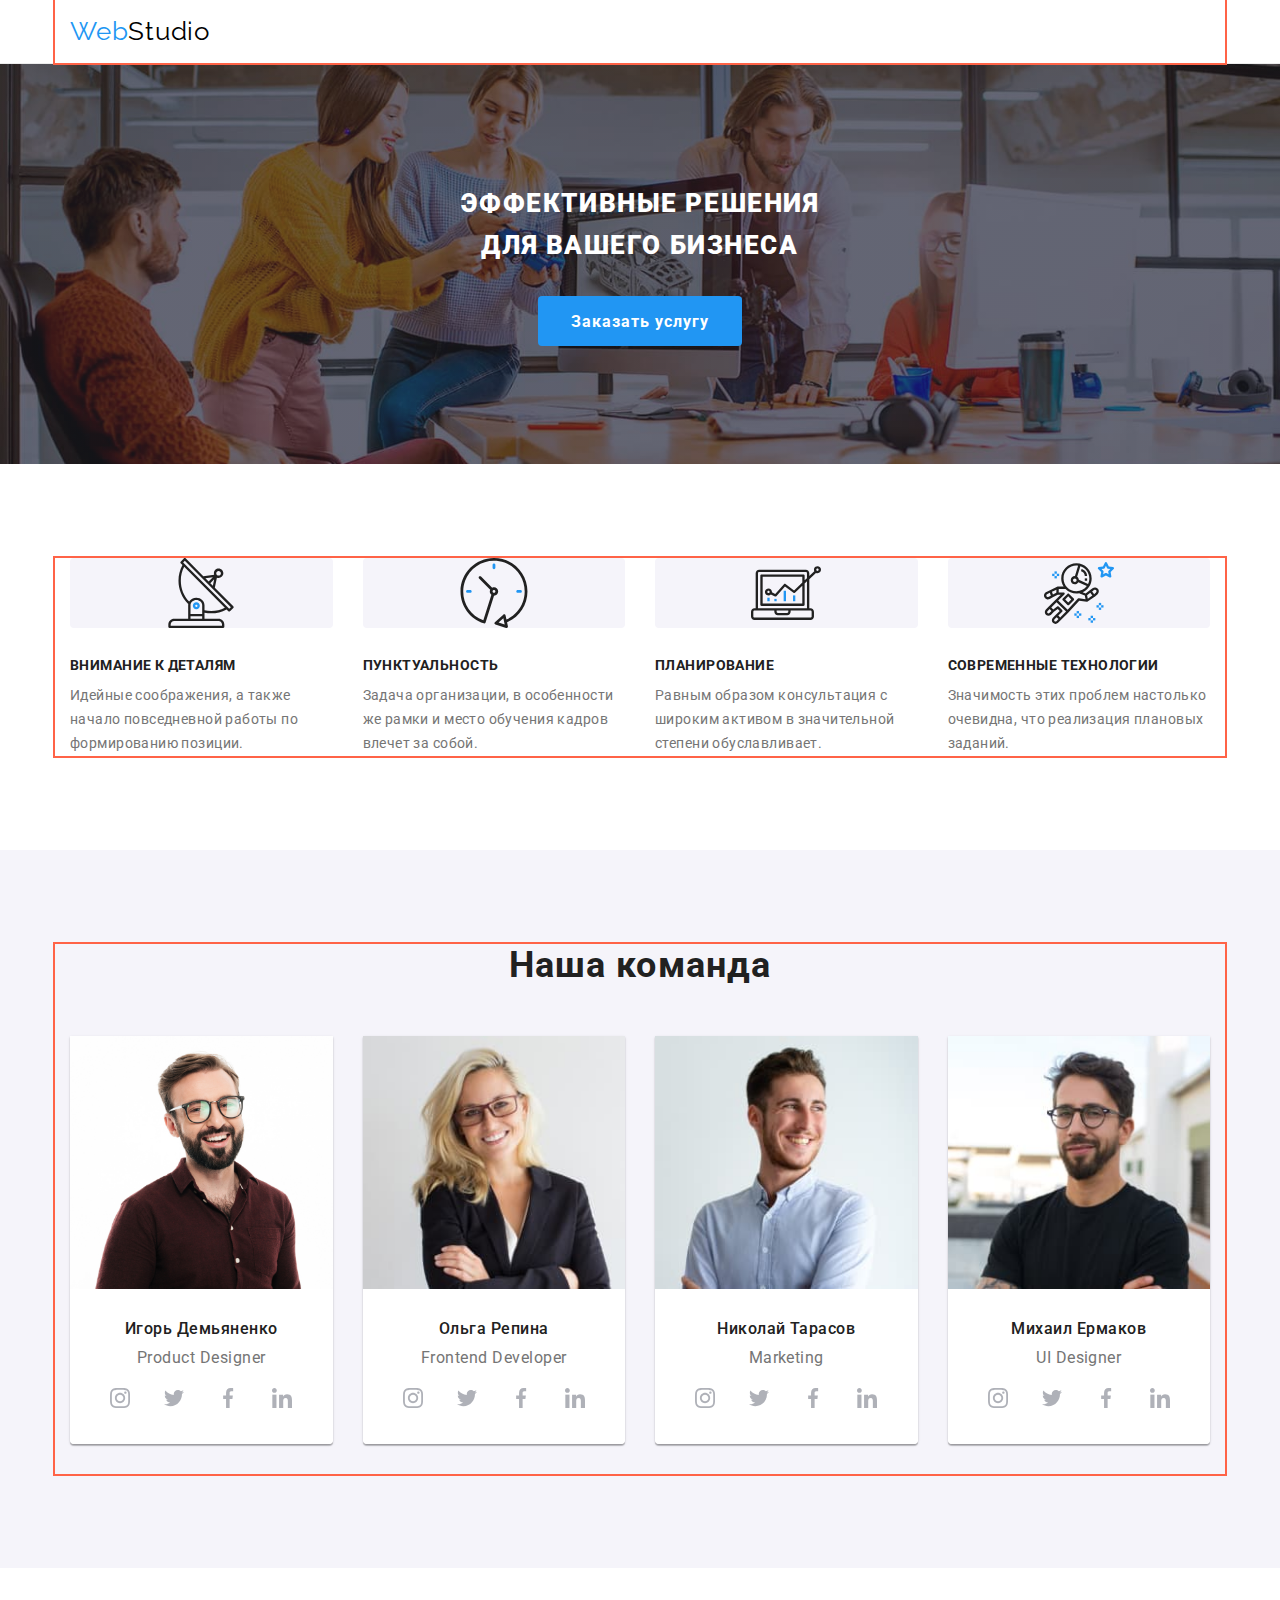
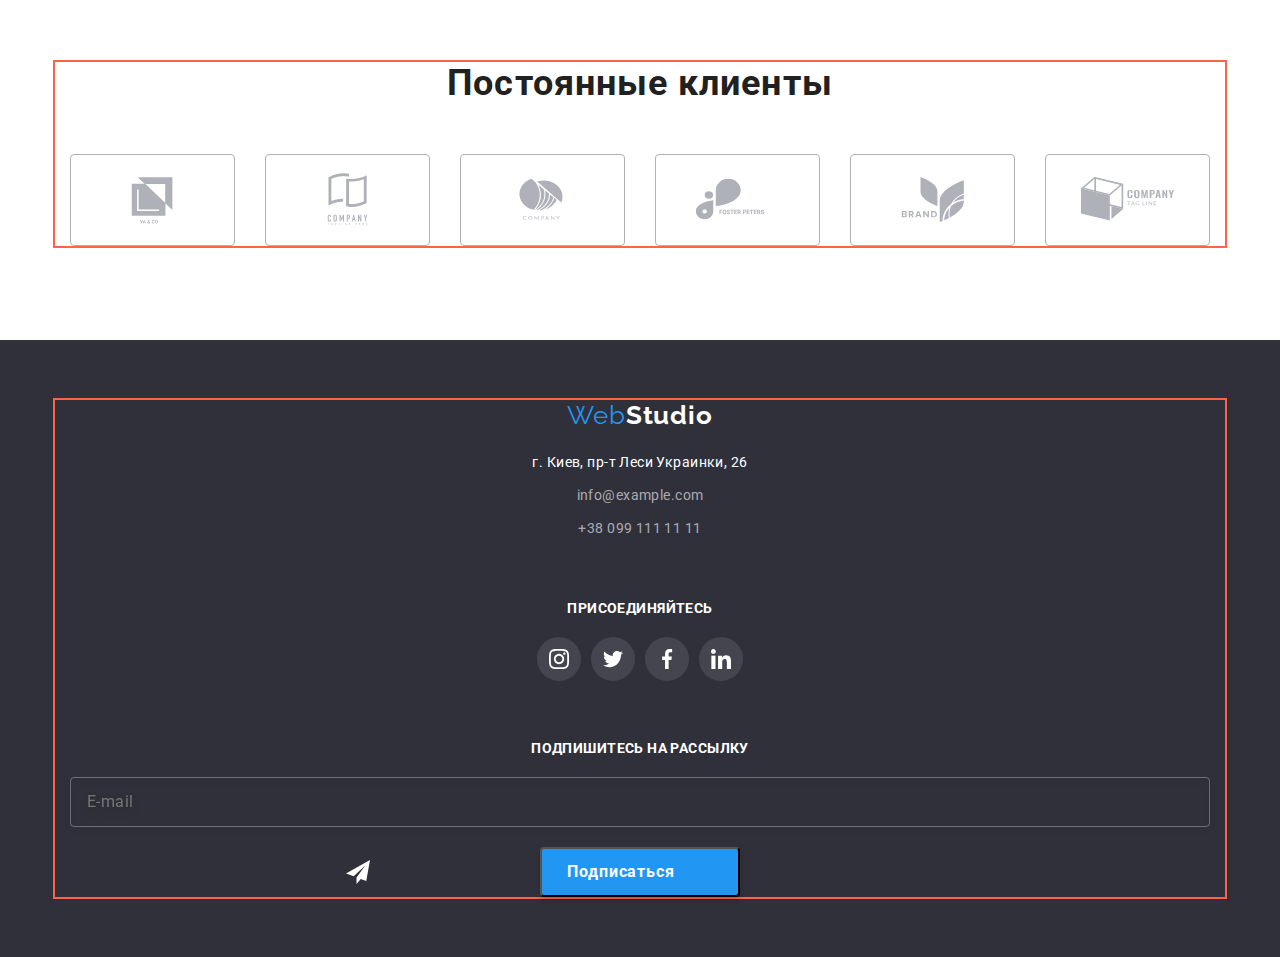
==== index.html @ b8f62ef2 "футер осталась свг" ====
<!DOCTYPE html>
<html lang="ru">

<head>
    <meta charset="UTF-8">
    <meta http-equiv="X-UA-Compatible" content="IE=edge">
    <meta name="viewport" content="width=device-width, initial-scale=1.0">
    <title>Document</title>   
    <link rel="preconnect" href="https://fonts.googleapis.com">
    <link rel="preconnect" href="https://fonts.gstatic.com" crossorigin>
    <link
        href="https://fonts.googleapis.com/css2?family=Raleway:wght@700&family=Roboto:wght@400;500;700;900&display=swap"
        rel="stylesheet">
        <link rel="stylesheet" href="https://cdnjs.cloudflare.com/ajax/libs/modern-normalize/1.1.0/modern-normalize.min.css">
        <link rel="stylesheet" href="./css/main.min.css">
</head>

<body>
<!-----------------Шапка с элементами навигации-------------->
    <!-- <header class="header">
        <nav class="container">
            <a href="./index.html" class="logo-web header__logo-web link">Web<span class="logo-studio header__logo-studio">Studio</span></a> -->
            <header class="header">
                <nav class="container">
                    <a href="./index.html" class="header__logo-web link">Web<span
                            class="header__logo-studio">Studio</span></a>
            <!-- <ul class="nav-menu list">
                <li class="nav-menu__item">
                    <a href="./index.html" class="nav-menu__link link current">Студия</a>
                </li>
                <li class="nav-menu__item">
                    <a href="./portfolio.html" class="nav-menu__link link">Портфолио</a>
                </li>
                <li class="nav-menu__item">
                    <a href="" class="nav-menu__link link">Контакты</a>
                </li>
            </ul>
    
            <div class="header-contacts">
    
                <a href="mailto:info@devstudio.com" class="header-contacts__mail link">
                    <svg class="header-contacts__icon" width="16" height="12">
                        <use href="./images/icons/symbol-defs.svg#icon-envelope">
                        </use>
                    </svg>
                    info@devstudio.com
                </a>
    
                <a href="tel:+380961111111" class="header-contacts__phone link">
                    <svg class="header-contacts__icon" width="16" height="12">
                        <use href="./images/icons/symbol-defs.svg#icon-phone-header">
                        </use>
                    </svg>+38 096 111 11 11
                </a>
            </div>
        </nav> -->
    
    </header>
    <main>
<!-----------------Герой------------------------------------->
            <section class="hero">
            <h1 class="hero__title">Эффективные решения <br>для вашего бизнеса</h1>
            
            <button class="hero__button" type="button" data-modal-open>Заказать услугу</button>
            
        </section>

<!---------------Секция "особенности"------------------>
        <section class="features">
            <div class="container">
                <h2 class="features__title"></h2>
                <ul class="features-menu list">
                    <li class="features-menu__item">
                        <div class="each-feature">
                            <div class="feature">
                                <svg class="feature__icon" width="70" height="70">
                                    <use href="./images/icons/symbol-defs.svg#icon-antenna-1">
                                    </use>
                                </svg>
                            </div>
                            <h3 class="each-feature__title">Внимание к деталям</h3>
                            <p class="each-feature__item">Идейные соображения, а также начало повседневной работы по формированию
                            позиции.</p>
                        </div>
                    </li>
                    <li class="features-menu__item">
                        <div class="each-feature">
                            <div class="feature">                            
                                <svg class="feature__icon" width="70" height="70">
                                    <use href="./images/icons/symbol-defs.svg#icon-clock-1">
                                    </use>
                                </svg>
                            </div>
                            <h3 class="each-feature__title">Пунктуальность</h3>
                            <p class="each-feature__item">Задача организации, в особенности же рамки и место обучения кадров влечет
                            за собой.</p>
                        </div>
                    </li>
                    <li class="features-menu__item">
                        <div class="each-feature">
                            <div class="feature">
                                <svg class="feature__icon" width="70" height="70">
                                    <use href="./images/icons/symbol-defs.svg#icon-diagram-1">
                                    </use>
                                </svg>
                            </div>
                            <h3 class="each-feature__title">Планирование</h3>
                            <p class="each-feature__item">Равным образом консультация с широким активом в значительной степени
                            обуславливает.</p>
                        </div>
                    </li>
                    <li class="features-menu__item">
                        <div class="each-feature">
                            <div class="feature">
                                <svg class="feature__icon" width="70" height="70">
                                    <use href="./images/icons/symbol-defs.svg#icon-astronaut-1">
                                    </use>
                                </svg>
                            </div>
                            <h3 class="each-feature__title">Современные технологии</h3>
                            <p class="each-feature__item">Значимость этих проблем настолько очевидна, что реализация плановых
                            заданий.</p>
                        </div>
                    </li>
                </ul>
            </div>
        </section>
<!----------------Чем мы занимаемся--------------------->
        <!-- <section class="what-are-we-doing">        
            <div class="container">
                <h2 class="what-are-we-doing-title">Чем мы занимаемся</h2>
                <ul class="what-are-we-doing-list list">
                    <li class="item">
                        <div class="what-are-we-doing-wrap">
                        <img class="what-are-we-doing-image" src="./images/what-are-we-doing/box-1.jpg" alt="руки на клавиатуре" width="370" height="294">
                        <p class="what-are-we-doing-sign">Десктопные приложения</p>
                        </div>
                    </li>
                    <li class="item">
                        <div class="what-are-we-doing-wrap">
                        <img class="what-are-we-doing-image" src="./images/what-are-we-doing/box-2.jpg" alt="ноутбук и смартфон" width="370" height="294">
                        <p class="what-are-we-doing-sign">Мобильные приложения</p>
                        </div>
                    </li>
                    <li class="item">
                        <div class="what-are-we-doing-wrap">
                        <img class="what-are-we-doing-image" src="./images/what-are-we-doing/box-3.jpg" alt="цветовая палитра на планшете" width="370" height="294">
                        <p class="what-are-we-doing-sign">Дизайнерские решения</p>
                        </div>
                    </li>
                </ul>
            </div>
        </section> -->
            
<!------------------Наша команда---------------------->
        
        <section class="our-team">
            <div class="container">
                <h2 class="our-team-title">Наша команда</h2>
                <ul class="our-team-list list">
                <li class="item">
                    <img class="team-image" src="./images/our-team/ihor.jpg" alt="Мужчина в очках и рубашке" width="270" height="260">
                    <div class="our-team-sign">
                        <h3 class="our-team-name">Игорь Демьяненко</h3>
                        <p class="our-team-spec">Product Designer</p>
                        <ul class="team-spec-soc-list list">
                            <li class="team-spec-soc-item">
                                <a href="" class="team-spec-soc-link link">
                                    <svg class="team-spec-soc-icon" width="20" height="20">
                                        <use href="./images/icons/symbol-defs.svg#icon-instagram-2">
                                        </use>
                                    </svg>
                                </a>
                            </li>
                            <li class="team-spec-soc-item">
                                <a href="" class="team-spec-soc-link link">
                                    <svg class="team-spec-soc-icon" width="20" height="20">
                                        <use href="./images/icons/symbol-defs.svg#icon-twitter-1">                                    
                                        </use>
                                    </svg>
                                </a>
                            </li>
                            <li class="team-spec-soc-item">
                                <a href="" class="team-spec-soc-link link">
                                    <svg class="team-spec-soc-icon" width="20" height="20">
                                        <use href="./images/icons/symbol-defs.svg#icon-facebook-1">
                                        </use>
                                    </svg>
                                </a>
                            </li>
                            <li class="team-spec-soc-item">
                                <a href="" class="team-spec-soc-link link">
                                    <svg class="team-spec-soc-icon" width="20" height="20">
                                        <use href="./images/icons/symbol-defs.svg#icon-linkedin-1">
                                        </use>
                                    </svg>
                                </a>
                            </li>
                        </ul>
                    </div>
                </li>
                <li class="item">
                    <img class="team-image" src="./images/our-team/olha.jpg" alt="Белокурая девушка в очках и костюме" width="270"
                        height="260">
                    <div class="our-team-sign">
                        <h3 class="our-team-name">Ольга Репина</h3>
                        <p class="our-team-spec">Frontend Developer</p>
                        <ul class="team-spec-soc-list list">
                            <li class="team-spec-soc-item">
                                <a href="" class="team-spec-soc-link link">
                                    <svg class="team-spec-soc-icon" width="20" height="20">
                                        <use href="./images/icons/symbol-defs.svg#icon-instagram-2">
                                        </use>
                                    </svg>
                                </a>
                            </li>
                            <li class="team-spec-soc-item">
                                <a href="" class="team-spec-soc-link link">
                                    <svg class="team-spec-soc-icon" width="20" height="20">
                                        <use href="./images/icons/symbol-defs.svg#icon-twitter-1">
                                        </use>
                                    </svg>
                                </a>
                            </li>
                            <li class="team-spec-soc-item">
                                <a href="" class="team-spec-soc-link link">
                                    <svg class="team-spec-soc-icon" width="20" height="20">
                                        <use href="./images/icons/symbol-defs.svg#icon-facebook-1">
                                        </use>
                                    </svg>
                                </a>
                            </li>
                            <li class="team-spec-soc-item">
                                <a href="" class="team-spec-soc-link link">
                                    <svg class="team-spec-soc-icon" width="20" height="20">
                                        <use href="./images/icons/symbol-defs.svg#icon-linkedin-1">
                                        </use>
                                    </svg>
                                </a>
                            </li>
                        </ul>
                    </div>
                </li>
                <li class="item">
                    <img class="team-image" src="./images/our-team/nik.jpg" alt="Мужчина в рубашке" width="270" height="260">
                    <div class="our-team-sign">
                        <h3 class="our-team-name">Николай Тарасов</h3>
                        <p class="our-team-spec">Marketing</p>
                        <ul class="team-spec-soc-list list">
                            <li class="team-spec-soc-item">
                                <a href="" class="team-spec-soc-link link">
                                    <svg class="team-spec-soc-icon" width="20" height="20">
                                        <use href="./images/icons/symbol-defs.svg#icon-instagram-2">
                                        </use>
                                    </svg>
                                </a>
                            </li>
                            <li class="team-spec-soc-item">
                                <a href="" class="team-spec-soc-link link">
                                    <svg class="team-spec-soc-icon" width="20" height="20">
                                        <use href="./images/icons/symbol-defs.svg#icon-twitter-1">
                                        </use>
                                    </svg>
                                </a>
                            </li>
                            <li class="team-spec-soc-item">
                                <a href="" class="team-spec-soc-link link">
                                    <svg class="team-spec-soc-icon" width="20" height="20">
                                        <use href="./images/icons/symbol-defs.svg#icon-facebook-1">
                                        </use>
                                    </svg>
                                </a>
                            </li>
                            <li class="team-spec-soc-item">
                                <a href="" class="team-spec-soc-link link">
                                    <svg class="team-spec-soc-icon" width="20" height="20">
                                        <use href="./images/icons/symbol-defs.svg#icon-linkedin-1">
                                        </use>
                                    </svg>
                                </a>
                            </li>
                        </ul>
                    </div>
                </li>
                <li class="item">
                    <img class="team-image" src="./images/our-team/michael.jpg" alt="Мужчина в очках и футболке" width="270" height="260">
                    <div class="our-team-sign">
                        <h3 class="our-team-name">Михаил Ермаков</h3>
                        <p class="our-team-spec">UI Designer</p>
                        <ul class="team-spec-soc-list list">
                            <li class="team-spec-soc-item">
                                <a href="" class="team-spec-soc-link link">
                                    <svg class="team-spec-soc-icon" width="20" height="20">
                                        <use href="./images/icons/symbol-defs.svg#icon-instagram-2">
                                        </use>
                                    </svg>
                                </a>
                            </li>
                            <li class="team-spec-soc-item">
                                <a href="" class="team-spec-soc-link link">
                                    <svg class="team-spec-soc-icon" width="20" height="20">
                                        <use href="./images/icons/symbol-defs.svg#icon-twitter-1">
                                        </use>
                                    </svg>
                                </a>
                            </li>
                            <li class="team-spec-soc-item">
                                <a href="" class="team-spec-soc-link link">
                                    <svg class="team-spec-soc-icon" width="20" height="20">
                                        <use href="./images/icons/symbol-defs.svg#icon-facebook-1">
                                        </use>
                                    </svg>
                                </a>
                            </li>
                            <li class="team-spec-soc-item">
                                <a href="" class="team-spec-soc-link link">
                                    <svg class="team-spec-soc-icon" width="20" height="20">
                                        <use href="./images/icons/symbol-defs.svg#icon-linkedin-1">
                                        </use>
                                    </svg>
                                </a>
                            </li>
                        </ul>
                    </div>
                </li>
                </ul>
            </div>
        </section>

<!-- --------ПОСТОЯННЫЕ КЛИЕНТЫ------------ -->

        <section class="regular-clients">
            <div class="container">
                <h2 class="regular-clients-title">Постоянные клиенты</h2>
                    <ul class="regular-clients-list list">
                        <li class="regular-clients-item">
                            <a href="" class="regular-clients-link">
                                <svg class="regular-clients-icon" width="106" height="60">
                                    <use href="./images/icons/symbol-defs.svg#icon-const-client-1">
                                    </use>
                                </svg>                             
                            </a>
                        </li>
                        <li class="regular-clients-item">
                            <a href="" class="regular-clients-link">
                                <svg class="regular-clients-icon" width="106" height="60">
                                    <use href="./images/icons/symbol-defs.svg#icon-const-client-2">
                                    </use>
                                </svg>
                            </a>
                        </li>
                        <li class="regular-clients-item">
                            <a href="" class="regular-clients-link">
                                <svg class="regular-clients-icon" width="106" height="60">
                                    <use href="./images/icons/symbol-defs.svg#icon-const-client-3">
                                    </use>
                                </svg>
                            </a>
                        </li>
                        <li class="regular-clients-item">
                            <a href="" class="regular-clients-link">
                                <svg class="regular-clients-icon" width="106" height="60">
                                    <use href="./images/icons/symbol-defs.svg#icon-const-client-4">
                                    </use>
                                </svg>
                            </a>
                        </li>
                        <li class="regular-clients-item">
                            <a href="" class="regular-clients-link">
                                <svg class="regular-clients-icon" width="106" height="60">
                                    <use href="./images/icons/symbol-defs.svg#icon-const-client-5">
                                    </use>
                                </svg>
                            </a>
                        </li>
                        <li class="regular-clients-item">
                            <a href="" class="regular-clients-link">
                                <svg class="regular-clients-icon" width="106" height="60">
                                    <use href="./images/icons/symbol-defs.svg#icon-const-client-6">
                                    </use>
                                </svg>
                            </a>
                        </li>
                    </ul>
        </section> 
            
    </main>

    <!-- <----------------Подвал----------------------------> 
    
    <footer> 
        
        <div class="footer">
            <div class="container">
                <ul class="footer-list list">
    <!----------------------------- Первая колонка  --------------------------------->
                    <li class="first-footer-list">
    <!---------------------------- ЛОГО ФУТЕР  --------------------------------------->
                        <a href="./index.html" class="logo-web-footer link">Web<span class="logo-studio-foot">Studio</span></a>
    <!------------------------ Адреса и контакты -------------------------------------->
                        <address class="adress">г. Киев, пр-т Леси Украинки, 26</address>
                            <div class="footer-contacts">
                                <a class="mail link" href="mailto:info@example.com">info@example.com</a>
                                <a class="phone link" href="tel:+380991111111">+38 099 111 11 11</a>
                            </div>
                    </li>
    <!----------------------------- Вторая колонка  --------------------------------->
                    <li class="second-footer-list">
                        <h3 class="second-footer-list-title">присоединяйтесь</h3>
                        <ul class="our-soc-links-list list">
                            <li class="our-soc-item">
                                <a href="" class="our-soc-link link">
                                    <svg class="our-soc-icon" width="20" height="20">
                                        <use href="./images/icons/symbol-defs.svg#icon-instagram-2">
                                        </use>
                                    </svg>
                                </a>
                            </li>
                            <li class="our-soc-item">
                            <a href="" class="our-soc-link link">
                                <svg class="our-soc-icon" width="20" height="20">
                                    <use href="./images/icons/symbol-defs.svg#icon-twitter-1">
                                    </use>
                                </svg>
                            </a>
                            </li>
                            <li class="our-soc-item">
                            <a href="" class="our-soc-link link">
                                <svg class="our-soc-icon" width="20" height="20">
                                    <use href="./images/icons/symbol-defs.svg#icon-facebook-1">
                                    </use>
                                </svg>
                            </a>
                            </li>
                            <li class="our-soc-item">
                            <a href="" class="our-soc-link link">
                                <svg class="our-soc-icon" width="20" height="20">
                                    <use href="./images/icons/symbol-defs.svg#icon-linkedin-1">
                                    </use>
                                </svg>
                            </a>
                            </li>
                        </ul>                        
                    </li>
        <!----------------------------- Третья колонка  --------------------------------->
                    <li class="email-footer">
                    <form class="form-email-footer">
                        <label class="form-email-footer-field">
                            <span class="form-emeil-label">Подпишитесь на рассылку</span>
                            <input type="e-mail" class="form-emeil-input" name="mail" placeholder="E-mail" />
                        </label>
                    </form>
                    </li>
                    <li class="submit-footer">
                        <form class="form-submit-footer">
                            <label class="form-submit-footer-lable">
                                <button type="submit" class="form-submit-btn">Подписаться</button>
                                <svg class="form-submit-footer-icon" width="24" height="24">
                                    <use href="./images/icons/symbol-defs.svg#icon-icon-send">
                                    </use>
                                </svg>
                            </label>
                        </form>
                    </li>                  
                        
                </ul>
            </div>
        </div>
    </footer> 
    <!-- <---------------- Модальное окно спрятано -------------------------------> 

        <!-- <div class="modal-bcg is-hidden" data-modal>
            <div class="modal">
                <button type="button" class="modal-close" data-modal-close><svg class="close-icon" width="20" height="20">
                        <use href="./images/icons/symbol-defs.svg#icon-close-black-18dp-2-1">
                        </use>
                </svg></button>  -->
    <!-------------------Модальное окно содержание------------------------------>

                <!-- <h2 class="modal-title">Оставьте свои данные, мы вам перезвоним</h2>
                <form class="modal-form-inputs">
                    <label class="modal-form-field">
                        <span class="modal-form-label">Имя</span>
                        <div class="input-wrap">
                            <input type="text" class="modal-form-input" name="name" placeholder=" " />
                            <svg class="modal-icon" width="18" height="18">
                                <use href="./images/icons/symbol-defs.svg#icon-person-black">
                                </use>
                            </svg>                            
                        </div>                        
                        
                    </label>

                    <label class="modal-form-field">
                        <span class="modal-form-label">Телефон</span>
                            <div class="input-wrap">
                                <input type="tel" class="modal-form-input" name="tel" placeholder=" " />
                                <svg class="modal-icon" width="18" height="18">
                                    <use href="./images/icons/symbol-defs.svg#icon-phone-black">
                                    </use>
                                </svg>                                
                            </div>                        
                    </label>

                    <label class="modal-form-field">
                        <span class="modal-form-label">Почта</span>
                        <div class="input-wrap">
                            <input type="email" class="modal-form-input" name="mail" placeholder=" " />
                            <svg class="modal-icon" width="18" height="18">
                                <use href="./images/icons/symbol-defs.svg#icon-email-black">
                                </use>
                            </svg>                            
                        </div>                        
                    </label>                
                    <label class="modal-form-field">
                        <span class="modal-form-coment">Комментарий</span>
                        <textarea class="modal-text-area" placeholder="Введите текст" name="coment"></textarea>
                    </label>
                
                <div class="modal-form-check">
                    <label class="modal-form-field">
                        <input type="checkbox" class="modal-form-check-input" name="agreement-conditions" placeholder=" "/>                        
                        <span class="modal-form-agree">Соглашаюсь с рассылкой и принимаю<a class="treaty-link" href="">Условия
                                договора</a></span>
                    </label>
                </div>  
                    
                
                <div class="button-submit">
                    <label class="modal-form-field">
                        <button type="submit" class="modal-form-submit-btn">Отправить</button>
                        </label>
                </div>
                    
                </form>
                
                          
            </div> -->
        </div>
    
    <script src="./js/modal.js"></script>
</body>
</html>
---- css/main.min.css ----
:root{--primary-text-color: #757575;--secondary-text-color: #212121;--tertiary-text-color: #ffffff;--accent-color: #2196f3;--timing-function: cubic-bezier(0.4, 0, 0.2, 1)}body{background-color:#fff;color:var(--primary-text-color);font-family:"Roboto",sans-serif}.list{list-style:none;padding:0px;margin:0px}.link{text-decoration:none}img{display:block;max-width:100%;height:auto}.container{width:100%;padding-left:15px;padding-right:15px;margin:0 auto;outline:2px solid tomato}@media screen and (min-width: 480px){.container{width:480px}}@media screen and (min-width: 480px)and (min-width: 768px){.container{width:768px}}@media screen and (min-width: 480px)and (min-width: 1170px){.container{width:1170px}}.header{background-color:var(--tertiary-text-color);border-bottom:1px solid #ececec}.header .container{display:flex;align-items:center}.header__logo-web{padding-bottom:16px;padding-top:16px;color:var(--accent-color);font-family:Raleway;font-size:26px;line-height:1.19;letter-spacing:.03em}.header__logo-studio{padding-bottom:16px;padding-top:16px;color:#000;font-family:Raleway;font-size:26px;line-height:1.19;letter-spacing:.03em}.hero{max-width:1600px;margin:0 auto;padding-top:118px;padding-bottom:118px;text-align:center;background-color:#2f303a;background-image:linear-gradient(rgba(47, 48, 58, 0.4), rgba(47, 48, 58, 0.4)),url(../images/hero/hero-bg.jpg);background-position:center;background-repeat:no-repeat;background-size:cover}.hero__title{color:var(--tertiary-text-color);font-weight:900;font-size:26px;line-height:1.62;letter-spacing:.06em;text-transform:uppercase;margin-top:0px;margin-bottom:30px}.hero__button{transition-property:background-color;transition-duration:250ms;transition-timing-function:var(--timing-function);display:inline-block;padding:10px 32px;background-color:var(--accent-color);color:var(--tertiary-text-color);font-weight:700;font-size:16px;line-height:1.88;cursor:pointer;border:1px solid rgba(0,0,0,0);text-align:center;letter-spacing:.06em;min-width:200px;height:50px;border-radius:4px}.hero__button:hover,.hero__button:focus{background-color:#188ce8}.features{padding-top:60px;padding-bottom:60px}@media screen and (min-width: 1170px){.features{padding-top:94px;padding-bottom:94px}}.feature{display:flex;align-items:center;justify-content:center;background-color:#f5f4fa;border-radius:4px}.features__title{margin-top:0px;margin-bottom:0px}.each-feature__title{color:var(--secondary-text-color);font-weight:700;font-size:14px;line-height:1.14;letter-spacing:.03em;text-transform:uppercase;margin-bottom:10px;margin-top:30px}@media screen and (min-width: 768px){.features-menu{display:flex;flex-wrap:wrap}}@media screen and (min-width: 1170px){.features-menu{flex-wrap:nowrap}}@media screen and (max-width: 767px){.features-menu .features-menu__item:not(:last-child){margin-bottom:30px}}@media screen and (min-width: 768px)and (max-width: 1169px){.features-menu .features-menu__item{width:calc((100% - 30px)/2);margin-right:30px;margin-bottom:30px}.features-menu .features-menu__item:nth-child(2n){margin-right:0px}.features-menu .features-menu__item:nth-last-child(-n+2){margin-bottom:0px}}@media screen and (min-width: 1170px){.features-menu .features-menu__item{margin-bottom:0px;width:calc((100% - 0px)/1)}.features-menu .features-menu__item:not(:last-child){margin-right:30px}}.each-feature__item{font-size:14px;line-height:1.71;letter-spacing:.03em;margin-bottom:0px;margin-top:0px}.what-are-we-doing{text-align:center;padding-bottom:94px}.what-are-we-doing-title{color:var(--secondary-text-color);font-weight:700;font-size:36px;line-height:1.17;letter-spacing:.03em;margin-top:0px;margin-bottom:50px}.what-are-we-doing-list{display:flex}.what-are-we-doing-list .item:not(:last-child){margin-right:30px}.what-are-we-doing-image{display:block}.what-are-we-doing-wrap{position:relative}.what-are-we-doing-sign{position:absolute;margin-bottom:0px;margin-top:0px;left:0;bottom:0;align-items:center;padding-top:27px;padding-bottom:27px;font-weight:700;font-size:14px;line-height:1.14;text-align:center;letter-spacing:.03em;text-transform:uppercase;background-color:rgba(47,48,58,.8);width:100%;height:70px;color:var(--tertiary-text-color)}.our-team{text-align:center;background-color:#f5f4fa;padding-bottom:60px;padding-top:60px}@media screen and (min-width: 1170px){.our-team{padding-bottom:94px;padding-top:94px}}.our-team-title,.regular-clients-title{color:var(--secondary-text-color);font-weight:700;font-size:28px;line-height:1.18;letter-spacing:.03em;margin-top:0px;margin-bottom:30px}@media screen and (min-width: 1170px){.our-team-title,.regular-clients-title{font-size:36px;line-height:1.17;margin-bottom:50px}}.team-image{width:100%}@media screen and (min-width: 768px){.our-team-list{display:flex;flex-wrap:wrap}}@media screen and (min-width: 1170px){.our-team-list{flex-wrap:nowrap}}.our-team-list .item{box-shadow:0px 1px 3px rgba(0,0,0,.12),0px 1px 1px rgba(0,0,0,.14),0px 2px 1px rgba(0,0,0,.2);border-radius:0px 0px 4px 4px}.our-team-list .item:not(:last-child){margin-bottom:30px}@media screen and (min-width: 768px){.our-team-list .item{width:calc((100% - 30px)/2);margin-right:30px;margin-bottom:30px}.our-team-list .item:nth-child(2n){margin-right:0px}}@media screen and (min-width: 1170px){.our-team-list .item{margin-bottom:30px}.our-team-list .item:not(:last-child){margin-right:30px}}.our-team-sign{padding-top:30px;padding-bottom:24px;background-color:var(--tertiary-text-color);border-radius:0px 0px 4px 4px}.our-team-name{color:var(--secondary-text-color);font-weight:500;font-size:16px;line-height:1.19;letter-spacing:.03em;margin-top:0px;margin-bottom:10px}.our-team-spec{font-size:16px;line-height:1.19;letter-spacing:.03em;margin-top:0px;margin-bottom:9px}.team-spec-soc-list{display:flex;justify-content:center}.team-spec-soc-item+.team-spec-soc-item{margin-left:10px}.team-spec-soc-link{transition-property:background-color;transition-duration:250ms;transition-timing-function:var(--timing-function);display:flex;align-items:center;justify-content:center;width:44px;height:44px;border-radius:50%}.team-spec-soc-link .team-spec-soc-icon{transition-property:fill;transition-duration:250ms;transition-timing-function:var(--timing-function)}.team-spec-soc-icon{fill:#afb1b8}.team-spec-soc-link:hover,.team-spec-soc-link:focus{background-color:var(--accent-color)}.team-spec-soc-link:hover .team-spec-soc-icon,.team-spec-soc-link:hover .team-spec-soc-icon,.team-spec-soc-link:focus .team-spec-soc-icon,.team-spec-soc-link:focus .team-spec-soc-icon{fill:var(--tertiary-text-color)}.regular-clients{text-align:center;padding-bottom:60px;padding-top:60px}@media screen and (min-width: 1170px){.regular-clients{padding-bottom:94px;padding-top:94px}}.regular-clients-list{display:flex;flex-wrap:wrap;justify-content:center}@media screen and (min-width: 1170px){.regular-clients-list{flex-wrap:nowrap}}.regular-clients-link{transition-property:border-color;transition-duration:250ms;transition-timing-function:var(--timing-function);display:flex;align-items:center;justify-content:center;color:#afb1b8;border:1px solid #afb1b8;border-radius:4px;height:92px}.regular-clients-link .regular-clients-icon{transition-property:fill;transition-duration:250ms;transition-timing-function:var(--timing-function)}@media screen and (min-width: 1170px){.regular-clients-item+.regular-clients-item{margin-left:30px}}@media screen and (max-width: 767px){.regular-clients-item{width:calc((100% - 30px)/2);margin-right:30px;margin-bottom:30px}.regular-clients-item:nth-child(2n){margin-right:0px}.regular-clients-item:nth-last-child(-n+2){margin-bottom:0px}}@media screen and (min-width: 768px)and (max-width: 1169px){.regular-clients-item{width:calc((100% - 60px)/3);margin-right:30px;margin-bottom:30px}.regular-clients-item:nth-child(3n){margin-right:0px}.regular-clients-item:nth-last-child(-n+3){margin-bottom:0px}}@media screen and (min-width: 1170px){.regular-clients-item{width:calc((100% - 0px)/1)}}.regular-clients-icon{fill:#afb1b8}.regular-clients-link:hover,.regular-clients-link:focus{cursor:pointer;border-color:var(--accent-color)}.regular-clients-link:hover .regular-clients-icon,.regular-clients-link:hover .regular-clients-icon,.regular-clients-link:focus .regular-clients-icon,.regular-clients-link:focus .regular-clients-icon{fill:var(--accent-color)}.footer{background-color:#2f303a;padding-top:60px;padding-bottom:60px}.logo-web-footer{color:var(--accent-color);font-family:Raleway;font-weight:700px;font-size:26px;line-height:1.19;letter-spacing:.03em}.logo-studio-foot{color:var(--tertiary-text-color);font-family:"Raleway";font-weight:700;font-size:26px;line-height:1.19;letter-spacing:.03em}.first-footer-list{display:block;text-align:center}.adress{color:var(--tertiary-text-color);font-style:normal;font-size:14px;line-height:1.71;letter-spacing:.03em;margin-top:20px;margin-bottom:9px}.footer-contacts .mail,.footer-contacts .phone{display:block;transition-property:color;transition-duration:250ms;transition-timing-function:var(--timing-function);font-size:14px;line-height:1.71;letter-spacing:.03em;color:rgba(255,255,255,.6)}.footer-contacts .mail:hover,.footer-contacts .mail:focus,.footer-contacts .phone:hover,.footer-contacts .phone:focus{color:var(--accent-color)}.mail{margin-bottom:9px}.second-footer-list-title{display:block;text-align:center;color:var(--tertiary-text-color);font-weight:700;font-size:14px;line-height:1.14;letter-spacing:.03em;text-transform:uppercase;margin-top:60px;margin-bottom:20px}.our-soc-links-list{display:flex;justify-content:center}.our-soc-link{transition-property:background-color;transition-duration:250ms;transition-timing-function:var(--timing-function);display:flex;width:44px;height:44px;border-radius:50%;background-color:rgba(255,255,255,.1);align-items:center;justify-content:center}.our-soc-link:hover,.our-soc-link:focus{background-color:var(--accent-color)}.our-soc-item+.our-soc-item{margin-left:10px}.our-soc-icon{fill:var(--tertiary-text-color)}.form-email-footer{display:block;text-align:center;justify-content:center}.form-emeil-label{display:block;align-items:center;font-weight:700;font-size:14px;line-height:1.14;letter-spacing:.03em;text-transform:uppercase;margin-top:60px;margin-bottom:20px;color:var(--tertiary-text-color)}.form-emeil-input{margin-bottom:20px;padding-left:16px;align-items:center;width:100%;height:50px;border:1px solid rgba(255,255,255,.3);font-size:16px;line-height:1.25;align-items:center;letter-spacing:.03em;color:rgba(255,255,255,.6);filter:drop-shadow(0px 4px 4px rgba(0, 0, 0, 0.15));border-radius:4px;background-color:rgba(0,0,0,0)}.form-submit-footer-lable{position:relative;display:flex;justify-content:center}.form-submit-btn{width:200px;height:50px;font-weight:700;font-size:16px;line-height:1.88;padding-left:0;padding-right:38px;letter-spacing:.06em;color:var(--tertiary-text-color);background:var(--accent-color);box-shadow:0px 4px 4px rgba(0,0,0,.15);border-radius:4px;outline:rgba(0,0,0,0)}.form-submit-footer-icon{position:absolute;top:50%;left:100%;transform:translate(-50%, -50%);left:288px;align-items:center}.portfolio{padding-top:94px;padding-bottom:94px}.portfolio-title{margin-top:0px;margin-bottom:50px}button{font:inherit}.filter-buttons{display:flex;justify-content:center}.filter-buttons .item:not(:last-child){margin-right:8px}.filter-button{transition-property:background-color,box-shadow;transition-duration:250ms;transition-timing-function:var(--timing-function);padding-left:22px;padding-right:22px;height:38px;cursor:pointer;font-weight:500;font-size:16px;line-height:1.62;text-align:center;letter-spacing:.03em;color:var(--secondary-text-color);background:#f5f4fa;border-radius:4px;border:0}.filter-button:hover,.filter-button:focus{color:var(--tertiary-text-color);background-color:var(--accent-color);box-shadow:0px 3px 1px rgba(0,0,0,.1),0px 1px 2px rgba(0,0,0,.08),0px 2px 2px rgba(0,0,0,.12)}.our-projects{display:flex;flex-wrap:wrap}.our-projects .item{transition-property:box-shadow;transition-duration:250ms;transition-timing-function:var(--timing-function);width:calc((100% - 60px)/3);margin-right:30px;margin-bottom:30px;cursor:pointer}.our-projects .item:nth-child(3n){margin-right:0px}.our-projects .item:nth-last-child(-n+3){margin-bottom:0px}.our-projects .item:hover{box-shadow:0px 1px 1px rgba(0,0,0,.12),0px 4px 4px rgba(0,0,0,.06),1px 4px 6px rgba(0,0,0,.16)}.our-projects .item:hover .our-projects-cover-text{transform:translateY(0)}.image-of-project{display:block}.our-projects-wrap{display:flex;position:relative;overflow:hidden}.our-projects-cover-text{position:absolute;width:100%;height:100%;top:0px;left:0px;margin-top:0px;margin-bottom:0px;padding:63px 24px;font-size:18px;line-height:1.56;letter-spacing:.03em;color:var(--tertiary-text-color);background-color:rgba(33,150,243,.9);transform:translateY(100%);transition:transform 250ms var(--timing-function)}.project-sign{padding-top:20px;padding-right:24px;padding-bottom:20px;padding-left:24px;border-right:1px solid #eee;border-bottom:1px solid #eee;border-left:1px solid #eee}.our-project-name{margin-top:0px;margin-bottom:0px;color:var(--secondary-text-color);font-weight:700;font-size:18px;line-height:2;letter-spacing:.06em}.our-project-id{margin-top:0px;margin-bottom:0px;font-size:16px;line-height:1.89;letter-spacing:.03em}.modal-close{position:absolute;top:8px;right:8px;display:flex;align-items:center;justify-content:center;width:30px;height:30px;border-radius:50%;border:1px solid rgba(0,0,0,.1);background-color:var(--tertiary-text-color)}.modal-close:hover,.modal-close:focus{fill:var(--accent-color)}.modal-bcg{position:fixed;top:0;width:100%;height:100%;background:rgba(0,0,0,.2);opacity:1;transition:opacity 250ms,visibility 250ms var(--timing-function)}.modal{position:absolute;top:50%;left:50%;transform:translate(-50%, -50%) scale(1);width:528px;min-height:581px;background:var(--tertiary-text-color);box-shadow:0px 1px 3px rgba(0,0,0,.12),0px 1px 1px rgba(0,0,0,.14),0px 2px 1px rgba(0,0,0,.2);border-radius:4px;transition:transform 250ms}.modal-title{margin:40px 40px 12px 40px;font-weight:700;font-size:20px;line-height:1.15;text-align:center;letter-spacing:.03em;color:#212121}textarea{resize:none}.modal-form-inputs{display:flex;flex-direction:column;width:448px;height:342px;margin-left:auto;margin-right:auto}.modal-form-inputs .modal-form-field:nth-child(-n+3){margin-bottom:10px}.input-wrap{position:relative}.modal-form-label{display:block;font-size:12px;line-height:1.17;letter-spacing:.01em;margin-bottom:4px}.modal-form-input{padding-left:42px;width:100%;height:40px;border:1px solid rgba(33,33,33,.2);background-color:rgba(0,0,0,0);border-radius:4px;outline:none}.modal-form-input:focus,.modal-form-input:focus+.modal-icon{border-color:var(--accent-color);fill:var(--accent-color)}.modal-form-coment{display:block;margin-bottom:4px;font-size:12px;line-height:1.17;letter-spacing:.01em}.modal-text-area{width:100%;height:120px;border:1px solid rgba(33,33,33,.2);border-radius:4px;outline:none}.modal-text-area:focus{border-color:var(--accent-color)}.modal-text-area::placeholder{font-size:12px;line-height:14px;letter-spacing:.01em;padding:12px 16px;color:rgba(117,117,117,.5)}.modal-icon{position:absolute;left:12px;top:50%;transform:translateY(-50%)}.modal-form-check{margin-left:auto;margin-right:auto;margin-top:20px;margin-bottom:30px}.modal-form-agree{display:flex;align-items:center;font-size:14px;line-height:1.71;letter-spacing:.03em}.modal-form-agree::before{content:" ";display:inline-block;align-items:center;width:16px;height:15px;border:2px solid;border-color:#212121;border-radius:3px;margin-right:7px}.modal-form-check-input{appearance:none;position:absolute}.modal-form-check-input:checked+.modal-form-agree::before{border-color:var(--accent-color);background-color:var(--accent-color);background-image:url("../images/icons/Vector.svg");background-size:contain;background-origin:border-box}.treaty-link{color:var(--accent-color);text-decoration:underline}.button-submit{display:block;margin-left:auto;margin-right:auto}.modal-form-submit-btn{transition-property:background-color;transition-duration:250ms;transition-timing-function:var(--timing-function);display:inline-block;padding:10px 55px;min-width:200px;height:50px;background-color:var(--accent-color);color:var(--tertiary-text-color);font-weight:700;font-size:16px;line-height:1.88;cursor:pointer;border:1px solid rgba(0,0,0,0);text-align:center;letter-spacing:.06em;border-radius:4px}.modal-form-submit-btn:hover,.modal-form-submit-btn:focus{background-color:#188ce8;box-shadow:0px 4px 4px rgba(0,0,0,.15)}.is-hidden{opacity:0;pointer-events:none;visibility:hidden}.modal-bcg.is-hidden .modal{transform:translate(-50%, -50%) scale(1.3)}/*# sourceMappingURL=main.min.css.map */
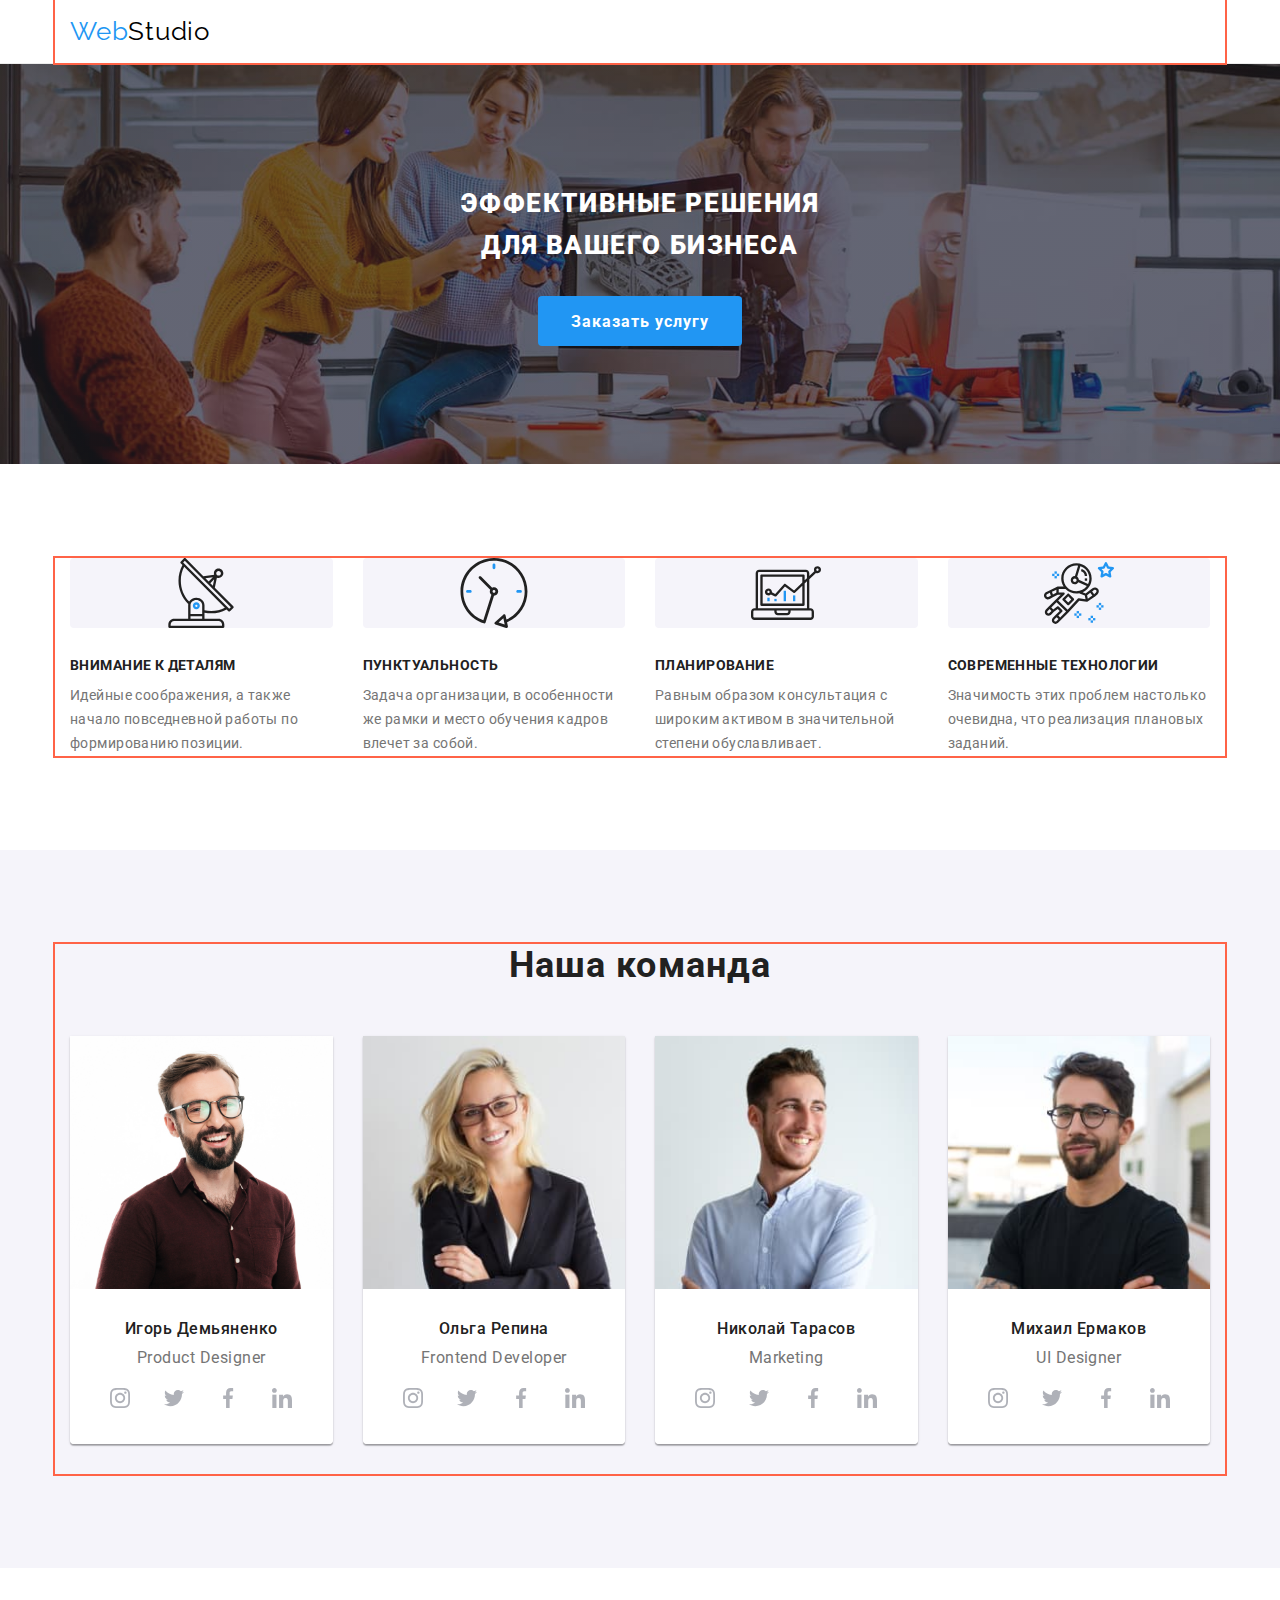
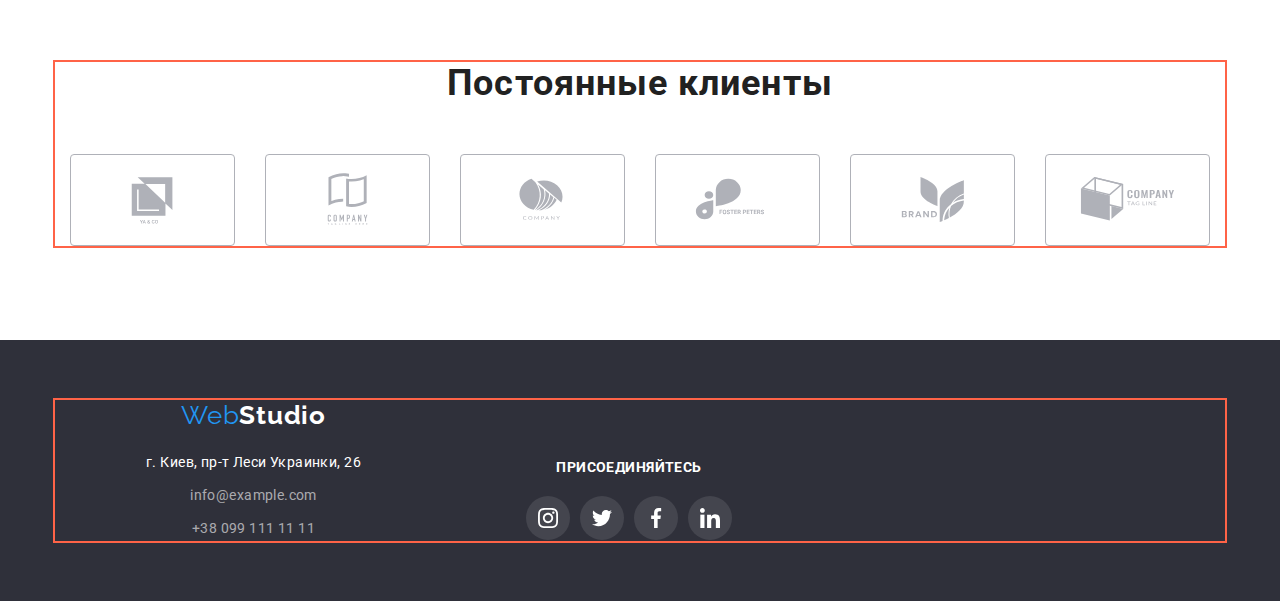
==== commit 05e3417a: "футер в процессе" ====
--- a/index.html
+++ b/index.html
@@ -443,7 +443,7 @@
                         </ul>                        
                     </li>
         <!----------------------------- Третья колонка  --------------------------------->
-                    <li class="email-footer">
+                    <!-- <li class="email-footer">
                     <form class="form-email-footer">
                         <label class="form-email-footer-field">
                             <span class="form-emeil-label">Подпишитесь на рассылку</span>
@@ -461,7 +461,7 @@
                                 </svg>
                             </label>
                         </form>
-                    </li>                  
+                    </li>                   -->
                         
                 </ul>
             </div>
--- a/css/main.min.css
+++ b/css/main.min.css
@@ -1 +1 @@
-:root{--primary-text-color: #757575;--secondary-text-color: #212121;--tertiary-text-color: #ffffff;--accent-color: #2196f3;--timing-function: cubic-bezier(0.4, 0, 0.2, 1)}body{background-color:#fff;color:var(--primary-text-color);font-family:"Roboto",sans-serif}.list{list-style:none;padding:0px;margin:0px}.link{text-decoration:none}img{display:block;max-width:100%;height:auto}.container{width:100%;padding-left:15px;padding-right:15px;margin:0 auto;outline:2px solid tomato}@media screen and (min-width: 480px){.container{width:480px}}@media screen and (min-width: 480px)and (min-width: 768px){.container{width:768px}}@media screen and (min-width: 480px)and (min-width: 1170px){.container{width:1170px}}.header{background-color:var(--tertiary-text-color);border-bottom:1px solid #ececec}.header .container{display:flex;align-items:center}.header__logo-web{padding-bottom:16px;padding-top:16px;color:var(--accent-color);font-family:Raleway;font-size:26px;line-height:1.19;letter-spacing:.03em}.header__logo-studio{padding-bottom:16px;padding-top:16px;color:#000;font-family:Raleway;font-size:26px;line-height:1.19;letter-spacing:.03em}.hero{max-width:1600px;margin:0 auto;padding-top:118px;padding-bottom:118px;text-align:center;background-color:#2f303a;background-image:linear-gradient(rgba(47, 48, 58, 0.4), rgba(47, 48, 58, 0.4)),url(../images/hero/hero-bg.jpg);background-position:center;background-repeat:no-repeat;background-size:cover}.hero__title{color:var(--tertiary-text-color);font-weight:900;font-size:26px;line-height:1.62;letter-spacing:.06em;text-transform:uppercase;margin-top:0px;margin-bottom:30px}.hero__button{transition-property:background-color;transition-duration:250ms;transition-timing-function:var(--timing-function);display:inline-block;padding:10px 32px;background-color:var(--accent-color);color:var(--tertiary-text-color);font-weight:700;font-size:16px;line-height:1.88;cursor:pointer;border:1px solid rgba(0,0,0,0);text-align:center;letter-spacing:.06em;min-width:200px;height:50px;border-radius:4px}.hero__button:hover,.hero__button:focus{background-color:#188ce8}.features{padding-top:60px;padding-bottom:60px}@media screen and (min-width: 1170px){.features{padding-top:94px;padding-bottom:94px}}.feature{display:flex;align-items:center;justify-content:center;background-color:#f5f4fa;border-radius:4px}.features__title{margin-top:0px;margin-bottom:0px}.each-feature__title{color:var(--secondary-text-color);font-weight:700;font-size:14px;line-height:1.14;letter-spacing:.03em;text-transform:uppercase;margin-bottom:10px;margin-top:30px}@media screen and (min-width: 768px){.features-menu{display:flex;flex-wrap:wrap}}@media screen and (min-width: 1170px){.features-menu{flex-wrap:nowrap}}@media screen and (max-width: 767px){.features-menu .features-menu__item:not(:last-child){margin-bottom:30px}}@media screen and (min-width: 768px)and (max-width: 1169px){.features-menu .features-menu__item{width:calc((100% - 30px)/2);margin-right:30px;margin-bottom:30px}.features-menu .features-menu__item:nth-child(2n){margin-right:0px}.features-menu .features-menu__item:nth-last-child(-n+2){margin-bottom:0px}}@media screen and (min-width: 1170px){.features-menu .features-menu__item{margin-bottom:0px;width:calc((100% - 0px)/1)}.features-menu .features-menu__item:not(:last-child){margin-right:30px}}.each-feature__item{font-size:14px;line-height:1.71;letter-spacing:.03em;margin-bottom:0px;margin-top:0px}.what-are-we-doing{text-align:center;padding-bottom:94px}.what-are-we-doing-title{color:var(--secondary-text-color);font-weight:700;font-size:36px;line-height:1.17;letter-spacing:.03em;margin-top:0px;margin-bottom:50px}.what-are-we-doing-list{display:flex}.what-are-we-doing-list .item:not(:last-child){margin-right:30px}.what-are-we-doing-image{display:block}.what-are-we-doing-wrap{position:relative}.what-are-we-doing-sign{position:absolute;margin-bottom:0px;margin-top:0px;left:0;bottom:0;align-items:center;padding-top:27px;padding-bottom:27px;font-weight:700;font-size:14px;line-height:1.14;text-align:center;letter-spacing:.03em;text-transform:uppercase;background-color:rgba(47,48,58,.8);width:100%;height:70px;color:var(--tertiary-text-color)}.our-team{text-align:center;background-color:#f5f4fa;padding-bottom:60px;padding-top:60px}@media screen and (min-width: 1170px){.our-team{padding-bottom:94px;padding-top:94px}}.our-team-title,.regular-clients-title{color:var(--secondary-text-color);font-weight:700;font-size:28px;line-height:1.18;letter-spacing:.03em;margin-top:0px;margin-bottom:30px}@media screen and (min-width: 1170px){.our-team-title,.regular-clients-title{font-size:36px;line-height:1.17;margin-bottom:50px}}.team-image{width:100%}@media screen and (min-width: 768px){.our-team-list{display:flex;flex-wrap:wrap}}@media screen and (min-width: 1170px){.our-team-list{flex-wrap:nowrap}}.our-team-list .item{box-shadow:0px 1px 3px rgba(0,0,0,.12),0px 1px 1px rgba(0,0,0,.14),0px 2px 1px rgba(0,0,0,.2);border-radius:0px 0px 4px 4px}.our-team-list .item:not(:last-child){margin-bottom:30px}@media screen and (min-width: 768px){.our-team-list .item{width:calc((100% - 30px)/2);margin-right:30px;margin-bottom:30px}.our-team-list .item:nth-child(2n){margin-right:0px}}@media screen and (min-width: 1170px){.our-team-list .item{margin-bottom:30px}.our-team-list .item:not(:last-child){margin-right:30px}}.our-team-sign{padding-top:30px;padding-bottom:24px;background-color:var(--tertiary-text-color);border-radius:0px 0px 4px 4px}.our-team-name{color:var(--secondary-text-color);font-weight:500;font-size:16px;line-height:1.19;letter-spacing:.03em;margin-top:0px;margin-bottom:10px}.our-team-spec{font-size:16px;line-height:1.19;letter-spacing:.03em;margin-top:0px;margin-bottom:9px}.team-spec-soc-list{display:flex;justify-content:center}.team-spec-soc-item+.team-spec-soc-item{margin-left:10px}.team-spec-soc-link{transition-property:background-color;transition-duration:250ms;transition-timing-function:var(--timing-function);display:flex;align-items:center;justify-content:center;width:44px;height:44px;border-radius:50%}.team-spec-soc-link .team-spec-soc-icon{transition-property:fill;transition-duration:250ms;transition-timing-function:var(--timing-function)}.team-spec-soc-icon{fill:#afb1b8}.team-spec-soc-link:hover,.team-spec-soc-link:focus{background-color:var(--accent-color)}.team-spec-soc-link:hover .team-spec-soc-icon,.team-spec-soc-link:hover .team-spec-soc-icon,.team-spec-soc-link:focus .team-spec-soc-icon,.team-spec-soc-link:focus .team-spec-soc-icon{fill:var(--tertiary-text-color)}.regular-clients{text-align:center;padding-bottom:60px;padding-top:60px}@media screen and (min-width: 1170px){.regular-clients{padding-bottom:94px;padding-top:94px}}.regular-clients-list{display:flex;flex-wrap:wrap;justify-content:center}@media screen and (min-width: 1170px){.regular-clients-list{flex-wrap:nowrap}}.regular-clients-link{transition-property:border-color;transition-duration:250ms;transition-timing-function:var(--timing-function);display:flex;align-items:center;justify-content:center;color:#afb1b8;border:1px solid #afb1b8;border-radius:4px;height:92px}.regular-clients-link .regular-clients-icon{transition-property:fill;transition-duration:250ms;transition-timing-function:var(--timing-function)}@media screen and (min-width: 1170px){.regular-clients-item+.regular-clients-item{margin-left:30px}}@media screen and (max-width: 767px){.regular-clients-item{width:calc((100% - 30px)/2);margin-right:30px;margin-bottom:30px}.regular-clients-item:nth-child(2n){margin-right:0px}.regular-clients-item:nth-last-child(-n+2){margin-bottom:0px}}@media screen and (min-width: 768px)and (max-width: 1169px){.regular-clients-item{width:calc((100% - 60px)/3);margin-right:30px;margin-bottom:30px}.regular-clients-item:nth-child(3n){margin-right:0px}.regular-clients-item:nth-last-child(-n+3){margin-bottom:0px}}@media screen and (min-width: 1170px){.regular-clients-item{width:calc((100% - 0px)/1)}}.regular-clients-icon{fill:#afb1b8}.regular-clients-link:hover,.regular-clients-link:focus{cursor:pointer;border-color:var(--accent-color)}.regular-clients-link:hover .regular-clients-icon,.regular-clients-link:hover .regular-clients-icon,.regular-clients-link:focus .regular-clients-icon,.regular-clients-link:focus .regular-clients-icon{fill:var(--accent-color)}.footer{background-color:#2f303a;padding-top:60px;padding-bottom:60px}.logo-web-footer{color:var(--accent-color);font-family:Raleway;font-weight:700px;font-size:26px;line-height:1.19;letter-spacing:.03em}.logo-studio-foot{color:var(--tertiary-text-color);font-family:"Raleway";font-weight:700;font-size:26px;line-height:1.19;letter-spacing:.03em}.first-footer-list{display:block;text-align:center}.adress{color:var(--tertiary-text-color);font-style:normal;font-size:14px;line-height:1.71;letter-spacing:.03em;margin-top:20px;margin-bottom:9px}.footer-contacts .mail,.footer-contacts .phone{display:block;transition-property:color;transition-duration:250ms;transition-timing-function:var(--timing-function);font-size:14px;line-height:1.71;letter-spacing:.03em;color:rgba(255,255,255,.6)}.footer-contacts .mail:hover,.footer-contacts .mail:focus,.footer-contacts .phone:hover,.footer-contacts .phone:focus{color:var(--accent-color)}.mail{margin-bottom:9px}.second-footer-list-title{display:block;text-align:center;color:var(--tertiary-text-color);font-weight:700;font-size:14px;line-height:1.14;letter-spacing:.03em;text-transform:uppercase;margin-top:60px;margin-bottom:20px}.our-soc-links-list{display:flex;justify-content:center}.our-soc-link{transition-property:background-color;transition-duration:250ms;transition-timing-function:var(--timing-function);display:flex;width:44px;height:44px;border-radius:50%;background-color:rgba(255,255,255,.1);align-items:center;justify-content:center}.our-soc-link:hover,.our-soc-link:focus{background-color:var(--accent-color)}.our-soc-item+.our-soc-item{margin-left:10px}.our-soc-icon{fill:var(--tertiary-text-color)}.form-email-footer{display:block;text-align:center;justify-content:center}.form-emeil-label{display:block;align-items:center;font-weight:700;font-size:14px;line-height:1.14;letter-spacing:.03em;text-transform:uppercase;margin-top:60px;margin-bottom:20px;color:var(--tertiary-text-color)}.form-emeil-input{margin-bottom:20px;padding-left:16px;align-items:center;width:100%;height:50px;border:1px solid rgba(255,255,255,.3);font-size:16px;line-height:1.25;align-items:center;letter-spacing:.03em;color:rgba(255,255,255,.6);filter:drop-shadow(0px 4px 4px rgba(0, 0, 0, 0.15));border-radius:4px;background-color:rgba(0,0,0,0)}.form-submit-footer-lable{position:relative;display:flex;justify-content:center}.form-submit-btn{width:200px;height:50px;font-weight:700;font-size:16px;line-height:1.88;padding-left:0;padding-right:38px;letter-spacing:.06em;color:var(--tertiary-text-color);background:var(--accent-color);box-shadow:0px 4px 4px rgba(0,0,0,.15);border-radius:4px;outline:rgba(0,0,0,0)}.form-submit-footer-icon{position:absolute;top:50%;left:100%;transform:translate(-50%, -50%);left:288px;align-items:center}.portfolio{padding-top:94px;padding-bottom:94px}.portfolio-title{margin-top:0px;margin-bottom:50px}button{font:inherit}.filter-buttons{display:flex;justify-content:center}.filter-buttons .item:not(:last-child){margin-right:8px}.filter-button{transition-property:background-color,box-shadow;transition-duration:250ms;transition-timing-function:var(--timing-function);padding-left:22px;padding-right:22px;height:38px;cursor:pointer;font-weight:500;font-size:16px;line-height:1.62;text-align:center;letter-spacing:.03em;color:var(--secondary-text-color);background:#f5f4fa;border-radius:4px;border:0}.filter-button:hover,.filter-button:focus{color:var(--tertiary-text-color);background-color:var(--accent-color);box-shadow:0px 3px 1px rgba(0,0,0,.1),0px 1px 2px rgba(0,0,0,.08),0px 2px 2px rgba(0,0,0,.12)}.our-projects{display:flex;flex-wrap:wrap}.our-projects .item{transition-property:box-shadow;transition-duration:250ms;transition-timing-function:var(--timing-function);width:calc((100% - 60px)/3);margin-right:30px;margin-bottom:30px;cursor:pointer}.our-projects .item:nth-child(3n){margin-right:0px}.our-projects .item:nth-last-child(-n+3){margin-bottom:0px}.our-projects .item:hover{box-shadow:0px 1px 1px rgba(0,0,0,.12),0px 4px 4px rgba(0,0,0,.06),1px 4px 6px rgba(0,0,0,.16)}.our-projects .item:hover .our-projects-cover-text{transform:translateY(0)}.image-of-project{display:block}.our-projects-wrap{display:flex;position:relative;overflow:hidden}.our-projects-cover-text{position:absolute;width:100%;height:100%;top:0px;left:0px;margin-top:0px;margin-bottom:0px;padding:63px 24px;font-size:18px;line-height:1.56;letter-spacing:.03em;color:var(--tertiary-text-color);background-color:rgba(33,150,243,.9);transform:translateY(100%);transition:transform 250ms var(--timing-function)}.project-sign{padding-top:20px;padding-right:24px;padding-bottom:20px;padding-left:24px;border-right:1px solid #eee;border-bottom:1px solid #eee;border-left:1px solid #eee}.our-project-name{margin-top:0px;margin-bottom:0px;color:var(--secondary-text-color);font-weight:700;font-size:18px;line-height:2;letter-spacing:.06em}.our-project-id{margin-top:0px;margin-bottom:0px;font-size:16px;line-height:1.89;letter-spacing:.03em}.modal-close{position:absolute;top:8px;right:8px;display:flex;align-items:center;justify-content:center;width:30px;height:30px;border-radius:50%;border:1px solid rgba(0,0,0,.1);background-color:var(--tertiary-text-color)}.modal-close:hover,.modal-close:focus{fill:var(--accent-color)}.modal-bcg{position:fixed;top:0;width:100%;height:100%;background:rgba(0,0,0,.2);opacity:1;transition:opacity 250ms,visibility 250ms var(--timing-function)}.modal{position:absolute;top:50%;left:50%;transform:translate(-50%, -50%) scale(1);width:528px;min-height:581px;background:var(--tertiary-text-color);box-shadow:0px 1px 3px rgba(0,0,0,.12),0px 1px 1px rgba(0,0,0,.14),0px 2px 1px rgba(0,0,0,.2);border-radius:4px;transition:transform 250ms}.modal-title{margin:40px 40px 12px 40px;font-weight:700;font-size:20px;line-height:1.15;text-align:center;letter-spacing:.03em;color:#212121}textarea{resize:none}.modal-form-inputs{display:flex;flex-direction:column;width:448px;height:342px;margin-left:auto;margin-right:auto}.modal-form-inputs .modal-form-field:nth-child(-n+3){margin-bottom:10px}.input-wrap{position:relative}.modal-form-label{display:block;font-size:12px;line-height:1.17;letter-spacing:.01em;margin-bottom:4px}.modal-form-input{padding-left:42px;width:100%;height:40px;border:1px solid rgba(33,33,33,.2);background-color:rgba(0,0,0,0);border-radius:4px;outline:none}.modal-form-input:focus,.modal-form-input:focus+.modal-icon{border-color:var(--accent-color);fill:var(--accent-color)}.modal-form-coment{display:block;margin-bottom:4px;font-size:12px;line-height:1.17;letter-spacing:.01em}.modal-text-area{width:100%;height:120px;border:1px solid rgba(33,33,33,.2);border-radius:4px;outline:none}.modal-text-area:focus{border-color:var(--accent-color)}.modal-text-area::placeholder{font-size:12px;line-height:14px;letter-spacing:.01em;padding:12px 16px;color:rgba(117,117,117,.5)}.modal-icon{position:absolute;left:12px;top:50%;transform:translateY(-50%)}.modal-form-check{margin-left:auto;margin-right:auto;margin-top:20px;margin-bottom:30px}.modal-form-agree{display:flex;align-items:center;font-size:14px;line-height:1.71;letter-spacing:.03em}.modal-form-agree::before{content:" ";display:inline-block;align-items:center;width:16px;height:15px;border:2px solid;border-color:#212121;border-radius:3px;margin-right:7px}.modal-form-check-input{appearance:none;position:absolute}.modal-form-check-input:checked+.modal-form-agree::before{border-color:var(--accent-color);background-color:var(--accent-color);background-image:url("../images/icons/Vector.svg");background-size:contain;background-origin:border-box}.treaty-link{color:var(--accent-color);text-decoration:underline}.button-submit{display:block;margin-left:auto;margin-right:auto}.modal-form-submit-btn{transition-property:background-color;transition-duration:250ms;transition-timing-function:var(--timing-function);display:inline-block;padding:10px 55px;min-width:200px;height:50px;background-color:var(--accent-color);color:var(--tertiary-text-color);font-weight:700;font-size:16px;line-height:1.88;cursor:pointer;border:1px solid rgba(0,0,0,0);text-align:center;letter-spacing:.06em;border-radius:4px}.modal-form-submit-btn:hover,.modal-form-submit-btn:focus{background-color:#188ce8;box-shadow:0px 4px 4px rgba(0,0,0,.15)}.is-hidden{opacity:0;pointer-events:none;visibility:hidden}.modal-bcg.is-hidden .modal{transform:translate(-50%, -50%) scale(1.3)}/*# sourceMappingURL=main.min.css.map */+:root{--primary-text-color: #757575;--secondary-text-color: #212121;--tertiary-text-color: #ffffff;--accent-color: #2196f3;--timing-function: cubic-bezier(0.4, 0, 0.2, 1)}body{background-color:#fff;color:var(--primary-text-color);font-family:"Roboto",sans-serif}.list{list-style:none;padding:0px;margin:0px}.link{text-decoration:none}img{display:block;max-width:100%;height:auto}.container{width:100%;padding-left:15px;padding-right:15px;margin:0 auto;outline:2px solid tomato}@media screen and (min-width: 480px){.container{width:480px}}@media screen and (min-width: 480px)and (min-width: 768px){.container{width:768px}}@media screen and (min-width: 480px)and (min-width: 1170px){.container{width:1170px}}.header{background-color:var(--tertiary-text-color);border-bottom:1px solid #ececec}.header .container{display:flex;align-items:center}.header__logo-web{padding-bottom:16px;padding-top:16px;color:var(--accent-color);font-family:Raleway;font-size:26px;line-height:1.19;letter-spacing:.03em}.header__logo-studio{padding-bottom:16px;padding-top:16px;color:#000;font-family:Raleway;font-size:26px;line-height:1.19;letter-spacing:.03em}.hero{max-width:1600px;margin:0 auto;padding-top:118px;padding-bottom:118px;text-align:center;background-color:#2f303a;background-image:linear-gradient(rgba(47, 48, 58, 0.4), rgba(47, 48, 58, 0.4)),url(../images/hero/hero-bg.jpg);background-position:center;background-repeat:no-repeat;background-size:cover}.hero__title{color:var(--tertiary-text-color);font-weight:900;font-size:26px;line-height:1.62;letter-spacing:.06em;text-transform:uppercase;margin-top:0px;margin-bottom:30px}.hero__button{transition-property:background-color;transition-duration:250ms;transition-timing-function:var(--timing-function);display:inline-block;padding:10px 32px;background-color:var(--accent-color);color:var(--tertiary-text-color);font-weight:700;font-size:16px;line-height:1.88;cursor:pointer;border:1px solid rgba(0,0,0,0);text-align:center;letter-spacing:.06em;min-width:200px;height:50px;border-radius:4px}.hero__button:hover,.hero__button:focus{background-color:#188ce8}.features{padding-top:60px;padding-bottom:60px}@media screen and (min-width: 1170px){.features{padding-top:94px;padding-bottom:94px}}.feature{display:flex;align-items:center;justify-content:center;background-color:#f5f4fa;border-radius:4px}.features__title{margin-top:0px;margin-bottom:0px}.each-feature__title{color:var(--secondary-text-color);font-weight:700;font-size:14px;line-height:1.14;letter-spacing:.03em;text-transform:uppercase;margin-bottom:10px;margin-top:30px}@media screen and (min-width: 768px){.features-menu{display:flex;flex-wrap:wrap}}@media screen and (min-width: 1170px){.features-menu{flex-wrap:nowrap}}@media screen and (max-width: 767px){.features-menu .features-menu__item:not(:last-child){margin-bottom:30px}}@media screen and (min-width: 768px)and (max-width: 1169px){.features-menu .features-menu__item{width:calc((100% - 30px)/2);margin-right:30px;margin-bottom:30px}.features-menu .features-menu__item:nth-child(2n){margin-right:0px}.features-menu .features-menu__item:nth-last-child(-n+2){margin-bottom:0px}}@media screen and (min-width: 1170px){.features-menu .features-menu__item{margin-bottom:0px;width:calc((100% - 0px)/1)}.features-menu .features-menu__item:not(:last-child){margin-right:30px}}.each-feature__item{font-size:14px;line-height:1.71;letter-spacing:.03em;margin-bottom:0px;margin-top:0px}.what-are-we-doing{text-align:center;padding-bottom:94px}.what-are-we-doing-title{color:var(--secondary-text-color);font-weight:700;font-size:36px;line-height:1.17;letter-spacing:.03em;margin-top:0px;margin-bottom:50px}.what-are-we-doing-list{display:flex}.what-are-we-doing-list .item:not(:last-child){margin-right:30px}.what-are-we-doing-image{display:block}.what-are-we-doing-wrap{position:relative}.what-are-we-doing-sign{position:absolute;margin-bottom:0px;margin-top:0px;left:0;bottom:0;align-items:center;padding-top:27px;padding-bottom:27px;font-weight:700;font-size:14px;line-height:1.14;text-align:center;letter-spacing:.03em;text-transform:uppercase;background-color:rgba(47,48,58,.8);width:100%;height:70px;color:var(--tertiary-text-color)}.our-team{text-align:center;background-color:#f5f4fa;padding-bottom:60px;padding-top:60px}@media screen and (min-width: 1170px){.our-team{padding-bottom:94px;padding-top:94px}}.our-team-title,.regular-clients-title{color:var(--secondary-text-color);font-weight:700;font-size:28px;line-height:1.18;letter-spacing:.03em;margin-top:0px;margin-bottom:30px}@media screen and (min-width: 1170px){.our-team-title,.regular-clients-title{font-size:36px;line-height:1.17;margin-bottom:50px}}.team-image{width:100%}@media screen and (min-width: 768px){.our-team-list{display:flex;flex-wrap:wrap}}@media screen and (min-width: 1170px){.our-team-list{flex-wrap:nowrap}}.our-team-list .item{box-shadow:0px 1px 3px rgba(0,0,0,.12),0px 1px 1px rgba(0,0,0,.14),0px 2px 1px rgba(0,0,0,.2);border-radius:0px 0px 4px 4px}.our-team-list .item:not(:last-child){margin-bottom:30px}@media screen and (min-width: 768px){.our-team-list .item{width:calc((100% - 30px)/2);margin-right:30px;margin-bottom:30px}.our-team-list .item:nth-child(2n){margin-right:0px}}@media screen and (min-width: 1170px){.our-team-list .item{margin-bottom:30px}.our-team-list .item:not(:last-child){margin-right:30px}}.our-team-sign{padding-top:30px;padding-bottom:24px;background-color:var(--tertiary-text-color);border-radius:0px 0px 4px 4px}.our-team-name{color:var(--secondary-text-color);font-weight:500;font-size:16px;line-height:1.19;letter-spacing:.03em;margin-top:0px;margin-bottom:10px}.our-team-spec{font-size:16px;line-height:1.19;letter-spacing:.03em;margin-top:0px;margin-bottom:9px}.team-spec-soc-list{display:flex;justify-content:center}.team-spec-soc-item+.team-spec-soc-item{margin-left:10px}.team-spec-soc-link{transition-property:background-color;transition-duration:250ms;transition-timing-function:var(--timing-function);display:flex;align-items:center;justify-content:center;width:44px;height:44px;border-radius:50%}.team-spec-soc-link .team-spec-soc-icon{transition-property:fill;transition-duration:250ms;transition-timing-function:var(--timing-function)}.team-spec-soc-icon{fill:#afb1b8}.team-spec-soc-link:hover,.team-spec-soc-link:focus{background-color:var(--accent-color)}.team-spec-soc-link:hover .team-spec-soc-icon,.team-spec-soc-link:hover .team-spec-soc-icon,.team-spec-soc-link:focus .team-spec-soc-icon,.team-spec-soc-link:focus .team-spec-soc-icon{fill:var(--tertiary-text-color)}.regular-clients{text-align:center;padding-bottom:60px;padding-top:60px}@media screen and (min-width: 1170px){.regular-clients{padding-bottom:94px;padding-top:94px}}.regular-clients-list{display:flex;flex-wrap:wrap;justify-content:center}@media screen and (min-width: 1170px){.regular-clients-list{flex-wrap:nowrap}}.regular-clients-link{transition-property:border-color;transition-duration:250ms;transition-timing-function:var(--timing-function);display:flex;align-items:center;justify-content:center;color:#afb1b8;border:1px solid #afb1b8;border-radius:4px;height:92px}.regular-clients-link .regular-clients-icon{transition-property:fill;transition-duration:250ms;transition-timing-function:var(--timing-function)}@media screen and (min-width: 1170px){.regular-clients-item+.regular-clients-item{margin-left:30px}}@media screen and (max-width: 767px){.regular-clients-item{width:calc((100% - 30px)/2);margin-right:30px;margin-bottom:30px}.regular-clients-item:nth-child(2n){margin-right:0px}.regular-clients-item:nth-last-child(-n+2){margin-bottom:0px}}@media screen and (min-width: 768px)and (max-width: 1169px){.regular-clients-item{width:calc((100% - 60px)/3);margin-right:30px;margin-bottom:30px}.regular-clients-item:nth-child(3n){margin-right:0px}.regular-clients-item:nth-last-child(-n+3){margin-bottom:0px}}@media screen and (min-width: 1170px){.regular-clients-item{width:calc((100% - 0px)/1)}}.regular-clients-icon{fill:#afb1b8}.regular-clients-link:hover,.regular-clients-link:focus{cursor:pointer;border-color:var(--accent-color)}.regular-clients-link:hover .regular-clients-icon,.regular-clients-link:hover .regular-clients-icon,.regular-clients-link:focus .regular-clients-icon,.regular-clients-link:focus .regular-clients-icon{fill:var(--accent-color)}.footer{background-color:#2f303a;padding-top:60px;padding-bottom:60px}@media screen and (min-width: 768px){.footer-list{display:flex;align-items:center;text-align:center}}.logo-web-footer{color:var(--accent-color);font-family:Raleway;font-weight:700px;font-size:26px;line-height:1.19;letter-spacing:.03em}.logo-studio-foot{color:var(--tertiary-text-color);font-family:"Raleway";font-weight:700;font-size:26px;line-height:1.19;letter-spacing:.03em}@media screen and (max-width: 767px){.first-footer-list{display:block;text-align:center}}@media screen and (min-width: 768px){.first-footer-list{margin-right:165px;margin-left:76px}}.adress{color:var(--tertiary-text-color);font-style:normal;font-size:14px;line-height:1.71;letter-spacing:.03em;margin-top:20px;margin-bottom:9px}.footer-contacts .mail,.footer-contacts .phone{display:block;transition-property:color;transition-duration:250ms;transition-timing-function:var(--timing-function);font-size:14px;line-height:1.71;letter-spacing:.03em;color:rgba(255,255,255,.6)}.footer-contacts .mail:hover,.footer-contacts .mail:focus,.footer-contacts .phone:hover,.footer-contacts .phone:focus{color:var(--accent-color)}.mail{margin-bottom:9px}.second-footer-list-title{text-align:center;color:var(--tertiary-text-color);font-weight:700;font-size:14px;line-height:1.14;letter-spacing:.03em;text-transform:uppercase;margin-top:60px;margin-bottom:20px}.our-soc-links-list{display:flex;justify-content:center}.our-soc-link{transition-property:background-color;transition-duration:250ms;transition-timing-function:var(--timing-function);display:flex;width:44px;height:44px;border-radius:50%;background-color:rgba(255,255,255,.1);align-items:center;justify-content:center}.our-soc-link:hover,.our-soc-link:focus{background-color:var(--accent-color)}.our-soc-item+.our-soc-item{margin-left:10px}.our-soc-icon{fill:var(--tertiary-text-color)}.form-email-footer{display:block;text-align:center;justify-content:center}.form-emeil-label{display:block;font-weight:700;font-size:14px;line-height:1.14;letter-spacing:.03em;text-transform:uppercase;margin-top:60px;margin-bottom:20px;color:var(--tertiary-text-color)}.form-emeil-input{margin-bottom:20px;padding-left:16px;align-items:center;width:100%;height:50px;border:1px solid rgba(255,255,255,.3);font-size:16px;line-height:1.25;align-items:center;letter-spacing:.03em;color:rgba(255,255,255,.6);filter:drop-shadow(0px 4px 4px rgba(0, 0, 0, 0.15));border-radius:4px;background-color:rgba(0,0,0,0)}.form-submit-footer-lable{position:relative;display:flex;justify-content:center}.form-submit-btn{width:200px;height:50px;font-weight:700;font-size:16px;line-height:1.88;padding-left:0;padding-right:38px;letter-spacing:.06em;color:var(--tertiary-text-color);background:var(--accent-color);box-shadow:0px 4px 4px rgba(0,0,0,.15);border-radius:4px;outline:rgba(0,0,0,0)}.form-submit-footer-icon{position:absolute;top:50%;left:67%;transform:translate(-50%, -50%);align-items:center}.portfolio{padding-top:94px;padding-bottom:94px}.portfolio-title{margin-top:0px;margin-bottom:50px}button{font:inherit}.filter-buttons{display:flex;justify-content:center}.filter-buttons .item:not(:last-child){margin-right:8px}.filter-button{transition-property:background-color,box-shadow;transition-duration:250ms;transition-timing-function:var(--timing-function);padding-left:22px;padding-right:22px;height:38px;cursor:pointer;font-weight:500;font-size:16px;line-height:1.62;text-align:center;letter-spacing:.03em;color:var(--secondary-text-color);background:#f5f4fa;border-radius:4px;border:0}.filter-button:hover,.filter-button:focus{color:var(--tertiary-text-color);background-color:var(--accent-color);box-shadow:0px 3px 1px rgba(0,0,0,.1),0px 1px 2px rgba(0,0,0,.08),0px 2px 2px rgba(0,0,0,.12)}.our-projects{display:flex;flex-wrap:wrap}.our-projects .item{transition-property:box-shadow;transition-duration:250ms;transition-timing-function:var(--timing-function);width:calc((100% - 60px)/3);margin-right:30px;margin-bottom:30px;cursor:pointer}.our-projects .item:nth-child(3n){margin-right:0px}.our-projects .item:nth-last-child(-n+3){margin-bottom:0px}.our-projects .item:hover{box-shadow:0px 1px 1px rgba(0,0,0,.12),0px 4px 4px rgba(0,0,0,.06),1px 4px 6px rgba(0,0,0,.16)}.our-projects .item:hover .our-projects-cover-text{transform:translateY(0)}.image-of-project{display:block}.our-projects-wrap{display:flex;position:relative;overflow:hidden}.our-projects-cover-text{position:absolute;width:100%;height:100%;top:0px;left:0px;margin-top:0px;margin-bottom:0px;padding:63px 24px;font-size:18px;line-height:1.56;letter-spacing:.03em;color:var(--tertiary-text-color);background-color:rgba(33,150,243,.9);transform:translateY(100%);transition:transform 250ms var(--timing-function)}.project-sign{padding-top:20px;padding-right:24px;padding-bottom:20px;padding-left:24px;border-right:1px solid #eee;border-bottom:1px solid #eee;border-left:1px solid #eee}.our-project-name{margin-top:0px;margin-bottom:0px;color:var(--secondary-text-color);font-weight:700;font-size:18px;line-height:2;letter-spacing:.06em}.our-project-id{margin-top:0px;margin-bottom:0px;font-size:16px;line-height:1.89;letter-spacing:.03em}.modal-close{position:absolute;top:8px;right:8px;display:flex;align-items:center;justify-content:center;width:30px;height:30px;border-radius:50%;border:1px solid rgba(0,0,0,.1);background-color:var(--tertiary-text-color)}.modal-close:hover,.modal-close:focus{fill:var(--accent-color)}.modal-bcg{position:fixed;top:0;width:100%;height:100%;background:rgba(0,0,0,.2);opacity:1;transition:opacity 250ms,visibility 250ms var(--timing-function)}.modal{position:absolute;top:50%;left:50%;transform:translate(-50%, -50%) scale(1);width:528px;min-height:581px;background:var(--tertiary-text-color);box-shadow:0px 1px 3px rgba(0,0,0,.12),0px 1px 1px rgba(0,0,0,.14),0px 2px 1px rgba(0,0,0,.2);border-radius:4px;transition:transform 250ms}.modal-title{margin:40px 40px 12px 40px;font-weight:700;font-size:20px;line-height:1.15;text-align:center;letter-spacing:.03em;color:#212121}textarea{resize:none}.modal-form-inputs{display:flex;flex-direction:column;width:448px;height:342px;margin-left:auto;margin-right:auto}.modal-form-inputs .modal-form-field:nth-child(-n+3){margin-bottom:10px}.input-wrap{position:relative}.modal-form-label{display:block;font-size:12px;line-height:1.17;letter-spacing:.01em;margin-bottom:4px}.modal-form-input{padding-left:42px;width:100%;height:40px;border:1px solid rgba(33,33,33,.2);background-color:rgba(0,0,0,0);border-radius:4px;outline:none}.modal-form-input:focus,.modal-form-input:focus+.modal-icon{border-color:var(--accent-color);fill:var(--accent-color)}.modal-form-coment{display:block;margin-bottom:4px;font-size:12px;line-height:1.17;letter-spacing:.01em}.modal-text-area{width:100%;height:120px;border:1px solid rgba(33,33,33,.2);border-radius:4px;outline:none}.modal-text-area:focus{border-color:var(--accent-color)}.modal-text-area::placeholder{font-size:12px;line-height:14px;letter-spacing:.01em;padding:12px 16px;color:rgba(117,117,117,.5)}.modal-icon{position:absolute;left:12px;top:50%;transform:translateY(-50%)}.modal-form-check{margin-left:auto;margin-right:auto;margin-top:20px;margin-bottom:30px}.modal-form-agree{display:flex;align-items:center;font-size:14px;line-height:1.71;letter-spacing:.03em}.modal-form-agree::before{content:" ";display:inline-block;align-items:center;width:16px;height:15px;border:2px solid;border-color:#212121;border-radius:3px;margin-right:7px}.modal-form-check-input{appearance:none;position:absolute}.modal-form-check-input:checked+.modal-form-agree::before{border-color:var(--accent-color);background-color:var(--accent-color);background-image:url("../images/icons/Vector.svg");background-size:contain;background-origin:border-box}.treaty-link{color:var(--accent-color);text-decoration:underline}.button-submit{display:block;margin-left:auto;margin-right:auto}.modal-form-submit-btn{transition-property:background-color;transition-duration:250ms;transition-timing-function:var(--timing-function);display:inline-block;padding:10px 55px;min-width:200px;height:50px;background-color:var(--accent-color);color:var(--tertiary-text-color);font-weight:700;font-size:16px;line-height:1.88;cursor:pointer;border:1px solid rgba(0,0,0,0);text-align:center;letter-spacing:.06em;border-radius:4px}.modal-form-submit-btn:hover,.modal-form-submit-btn:focus{background-color:#188ce8;box-shadow:0px 4px 4px rgba(0,0,0,.15)}.is-hidden{opacity:0;pointer-events:none;visibility:hidden}.modal-bcg.is-hidden .modal{transform:translate(-50%, -50%) scale(1.3)}/*# sourceMappingURL=main.min.css.map */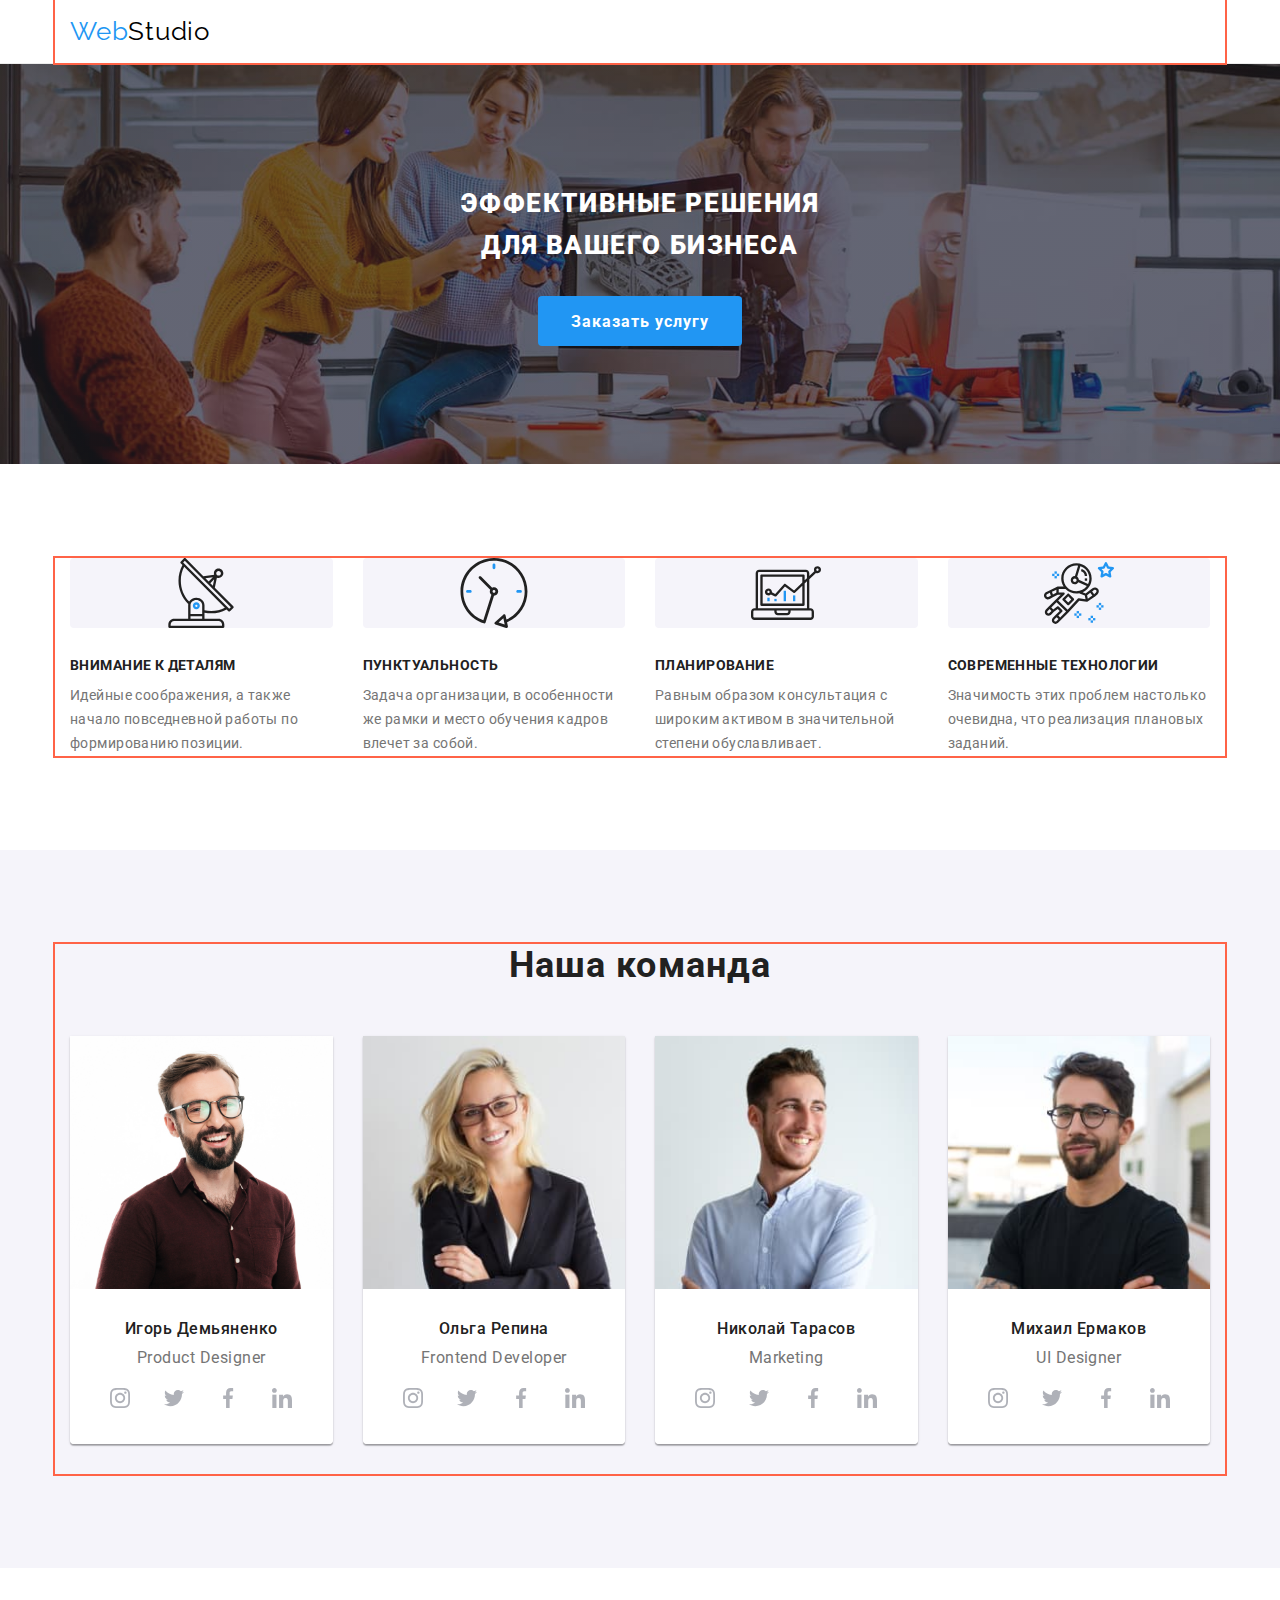
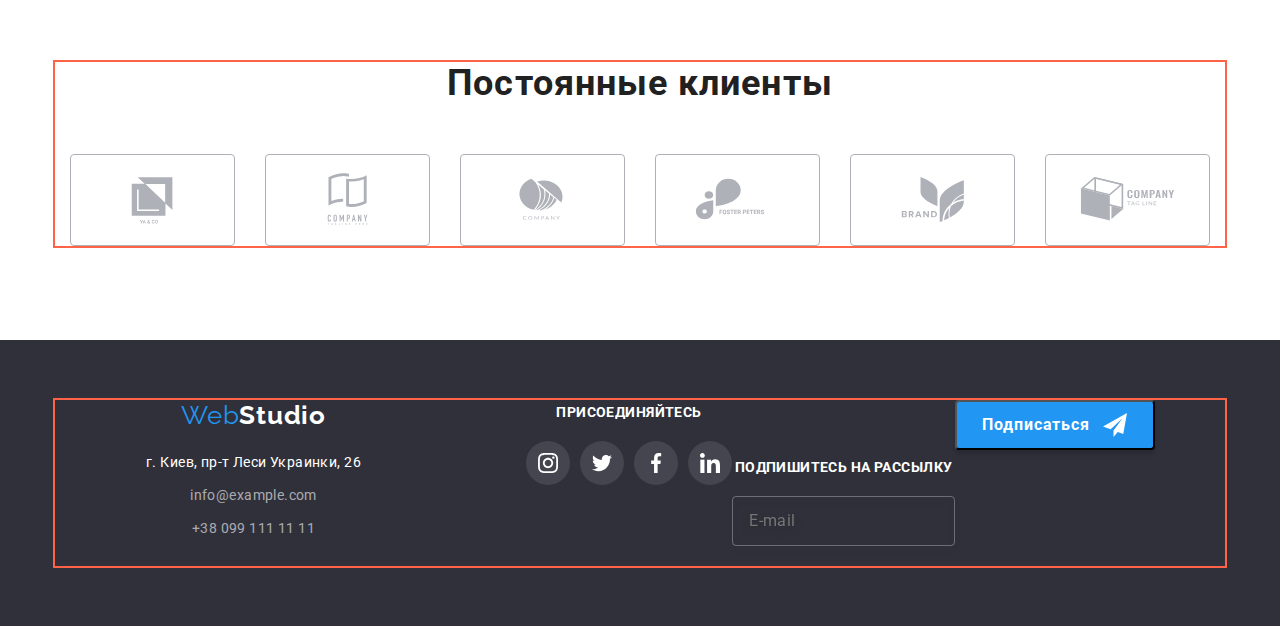
==== commit cfd0fbb7: "моб без шапки" ====
--- a/index.html
+++ b/index.html
@@ -443,7 +443,7 @@
                         </ul>                        
                     </li>
         <!----------------------------- Третья колонка  --------------------------------->
-                    <!-- <li class="email-footer">
+                    <li class="email-footer">
                     <form class="form-email-footer">
                         <label class="form-email-footer-field">
                             <span class="form-emeil-label">Подпишитесь на рассылку</span>
@@ -454,14 +454,17 @@
                     <li class="submit-footer">
                         <form class="form-submit-footer">
                             <label class="form-submit-footer-lable">
-                                <button type="submit" class="form-submit-btn">Подписаться</button>
+                                <div class="submit-btn">
+                                    <button type="submit" class="form-submit-btn">Подписаться</button>
                                 <svg class="form-submit-footer-icon" width="24" height="24">
                                     <use href="./images/icons/symbol-defs.svg#icon-icon-send">
                                     </use>
                                 </svg>
+                                </div>
+                                
                             </label>
                         </form>
-                    </li>                   -->
+                    </li>                  
                         
                 </ul>
             </div>
--- a/css/main.min.css
+++ b/css/main.min.css
@@ -1 +1 @@
-:root{--primary-text-color: #757575;--secondary-text-color: #212121;--tertiary-text-color: #ffffff;--accent-color: #2196f3;--timing-function: cubic-bezier(0.4, 0, 0.2, 1)}body{background-color:#fff;color:var(--primary-text-color);font-family:"Roboto",sans-serif}.list{list-style:none;padding:0px;margin:0px}.link{text-decoration:none}img{display:block;max-width:100%;height:auto}.container{width:100%;padding-left:15px;padding-right:15px;margin:0 auto;outline:2px solid tomato}@media screen and (min-width: 480px){.container{width:480px}}@media screen and (min-width: 480px)and (min-width: 768px){.container{width:768px}}@media screen and (min-width: 480px)and (min-width: 1170px){.container{width:1170px}}.header{background-color:var(--tertiary-text-color);border-bottom:1px solid #ececec}.header .container{display:flex;align-items:center}.header__logo-web{padding-bottom:16px;padding-top:16px;color:var(--accent-color);font-family:Raleway;font-size:26px;line-height:1.19;letter-spacing:.03em}.header__logo-studio{padding-bottom:16px;padding-top:16px;color:#000;font-family:Raleway;font-size:26px;line-height:1.19;letter-spacing:.03em}.hero{max-width:1600px;margin:0 auto;padding-top:118px;padding-bottom:118px;text-align:center;background-color:#2f303a;background-image:linear-gradient(rgba(47, 48, 58, 0.4), rgba(47, 48, 58, 0.4)),url(../images/hero/hero-bg.jpg);background-position:center;background-repeat:no-repeat;background-size:cover}.hero__title{color:var(--tertiary-text-color);font-weight:900;font-size:26px;line-height:1.62;letter-spacing:.06em;text-transform:uppercase;margin-top:0px;margin-bottom:30px}.hero__button{transition-property:background-color;transition-duration:250ms;transition-timing-function:var(--timing-function);display:inline-block;padding:10px 32px;background-color:var(--accent-color);color:var(--tertiary-text-color);font-weight:700;font-size:16px;line-height:1.88;cursor:pointer;border:1px solid rgba(0,0,0,0);text-align:center;letter-spacing:.06em;min-width:200px;height:50px;border-radius:4px}.hero__button:hover,.hero__button:focus{background-color:#188ce8}.features{padding-top:60px;padding-bottom:60px}@media screen and (min-width: 1170px){.features{padding-top:94px;padding-bottom:94px}}.feature{display:flex;align-items:center;justify-content:center;background-color:#f5f4fa;border-radius:4px}.features__title{margin-top:0px;margin-bottom:0px}.each-feature__title{color:var(--secondary-text-color);font-weight:700;font-size:14px;line-height:1.14;letter-spacing:.03em;text-transform:uppercase;margin-bottom:10px;margin-top:30px}@media screen and (min-width: 768px){.features-menu{display:flex;flex-wrap:wrap}}@media screen and (min-width: 1170px){.features-menu{flex-wrap:nowrap}}@media screen and (max-width: 767px){.features-menu .features-menu__item:not(:last-child){margin-bottom:30px}}@media screen and (min-width: 768px)and (max-width: 1169px){.features-menu .features-menu__item{width:calc((100% - 30px)/2);margin-right:30px;margin-bottom:30px}.features-menu .features-menu__item:nth-child(2n){margin-right:0px}.features-menu .features-menu__item:nth-last-child(-n+2){margin-bottom:0px}}@media screen and (min-width: 1170px){.features-menu .features-menu__item{margin-bottom:0px;width:calc((100% - 0px)/1)}.features-menu .features-menu__item:not(:last-child){margin-right:30px}}.each-feature__item{font-size:14px;line-height:1.71;letter-spacing:.03em;margin-bottom:0px;margin-top:0px}.what-are-we-doing{text-align:center;padding-bottom:94px}.what-are-we-doing-title{color:var(--secondary-text-color);font-weight:700;font-size:36px;line-height:1.17;letter-spacing:.03em;margin-top:0px;margin-bottom:50px}.what-are-we-doing-list{display:flex}.what-are-we-doing-list .item:not(:last-child){margin-right:30px}.what-are-we-doing-image{display:block}.what-are-we-doing-wrap{position:relative}.what-are-we-doing-sign{position:absolute;margin-bottom:0px;margin-top:0px;left:0;bottom:0;align-items:center;padding-top:27px;padding-bottom:27px;font-weight:700;font-size:14px;line-height:1.14;text-align:center;letter-spacing:.03em;text-transform:uppercase;background-color:rgba(47,48,58,.8);width:100%;height:70px;color:var(--tertiary-text-color)}.our-team{text-align:center;background-color:#f5f4fa;padding-bottom:60px;padding-top:60px}@media screen and (min-width: 1170px){.our-team{padding-bottom:94px;padding-top:94px}}.our-team-title,.regular-clients-title{color:var(--secondary-text-color);font-weight:700;font-size:28px;line-height:1.18;letter-spacing:.03em;margin-top:0px;margin-bottom:30px}@media screen and (min-width: 1170px){.our-team-title,.regular-clients-title{font-size:36px;line-height:1.17;margin-bottom:50px}}.team-image{width:100%}@media screen and (min-width: 768px){.our-team-list{display:flex;flex-wrap:wrap}}@media screen and (min-width: 1170px){.our-team-list{flex-wrap:nowrap}}.our-team-list .item{box-shadow:0px 1px 3px rgba(0,0,0,.12),0px 1px 1px rgba(0,0,0,.14),0px 2px 1px rgba(0,0,0,.2);border-radius:0px 0px 4px 4px}.our-team-list .item:not(:last-child){margin-bottom:30px}@media screen and (min-width: 768px){.our-team-list .item{width:calc((100% - 30px)/2);margin-right:30px;margin-bottom:30px}.our-team-list .item:nth-child(2n){margin-right:0px}}@media screen and (min-width: 1170px){.our-team-list .item{margin-bottom:30px}.our-team-list .item:not(:last-child){margin-right:30px}}.our-team-sign{padding-top:30px;padding-bottom:24px;background-color:var(--tertiary-text-color);border-radius:0px 0px 4px 4px}.our-team-name{color:var(--secondary-text-color);font-weight:500;font-size:16px;line-height:1.19;letter-spacing:.03em;margin-top:0px;margin-bottom:10px}.our-team-spec{font-size:16px;line-height:1.19;letter-spacing:.03em;margin-top:0px;margin-bottom:9px}.team-spec-soc-list{display:flex;justify-content:center}.team-spec-soc-item+.team-spec-soc-item{margin-left:10px}.team-spec-soc-link{transition-property:background-color;transition-duration:250ms;transition-timing-function:var(--timing-function);display:flex;align-items:center;justify-content:center;width:44px;height:44px;border-radius:50%}.team-spec-soc-link .team-spec-soc-icon{transition-property:fill;transition-duration:250ms;transition-timing-function:var(--timing-function)}.team-spec-soc-icon{fill:#afb1b8}.team-spec-soc-link:hover,.team-spec-soc-link:focus{background-color:var(--accent-color)}.team-spec-soc-link:hover .team-spec-soc-icon,.team-spec-soc-link:hover .team-spec-soc-icon,.team-spec-soc-link:focus .team-spec-soc-icon,.team-spec-soc-link:focus .team-spec-soc-icon{fill:var(--tertiary-text-color)}.regular-clients{text-align:center;padding-bottom:60px;padding-top:60px}@media screen and (min-width: 1170px){.regular-clients{padding-bottom:94px;padding-top:94px}}.regular-clients-list{display:flex;flex-wrap:wrap;justify-content:center}@media screen and (min-width: 1170px){.regular-clients-list{flex-wrap:nowrap}}.regular-clients-link{transition-property:border-color;transition-duration:250ms;transition-timing-function:var(--timing-function);display:flex;align-items:center;justify-content:center;color:#afb1b8;border:1px solid #afb1b8;border-radius:4px;height:92px}.regular-clients-link .regular-clients-icon{transition-property:fill;transition-duration:250ms;transition-timing-function:var(--timing-function)}@media screen and (min-width: 1170px){.regular-clients-item+.regular-clients-item{margin-left:30px}}@media screen and (max-width: 767px){.regular-clients-item{width:calc((100% - 30px)/2);margin-right:30px;margin-bottom:30px}.regular-clients-item:nth-child(2n){margin-right:0px}.regular-clients-item:nth-last-child(-n+2){margin-bottom:0px}}@media screen and (min-width: 768px)and (max-width: 1169px){.regular-clients-item{width:calc((100% - 60px)/3);margin-right:30px;margin-bottom:30px}.regular-clients-item:nth-child(3n){margin-right:0px}.regular-clients-item:nth-last-child(-n+3){margin-bottom:0px}}@media screen and (min-width: 1170px){.regular-clients-item{width:calc((100% - 0px)/1)}}.regular-clients-icon{fill:#afb1b8}.regular-clients-link:hover,.regular-clients-link:focus{cursor:pointer;border-color:var(--accent-color)}.regular-clients-link:hover .regular-clients-icon,.regular-clients-link:hover .regular-clients-icon,.regular-clients-link:focus .regular-clients-icon,.regular-clients-link:focus .regular-clients-icon{fill:var(--accent-color)}.footer{background-color:#2f303a;padding-top:60px;padding-bottom:60px}@media screen and (min-width: 768px){.footer-list{display:flex;align-items:center;text-align:center}}.logo-web-footer{color:var(--accent-color);font-family:Raleway;font-weight:700px;font-size:26px;line-height:1.19;letter-spacing:.03em}.logo-studio-foot{color:var(--tertiary-text-color);font-family:"Raleway";font-weight:700;font-size:26px;line-height:1.19;letter-spacing:.03em}@media screen and (max-width: 767px){.first-footer-list{display:block;text-align:center}}@media screen and (min-width: 768px){.first-footer-list{margin-right:165px;margin-left:76px}}.adress{color:var(--tertiary-text-color);font-style:normal;font-size:14px;line-height:1.71;letter-spacing:.03em;margin-top:20px;margin-bottom:9px}.footer-contacts .mail,.footer-contacts .phone{display:block;transition-property:color;transition-duration:250ms;transition-timing-function:var(--timing-function);font-size:14px;line-height:1.71;letter-spacing:.03em;color:rgba(255,255,255,.6)}.footer-contacts .mail:hover,.footer-contacts .mail:focus,.footer-contacts .phone:hover,.footer-contacts .phone:focus{color:var(--accent-color)}.mail{margin-bottom:9px}.second-footer-list-title{text-align:center;color:var(--tertiary-text-color);font-weight:700;font-size:14px;line-height:1.14;letter-spacing:.03em;text-transform:uppercase;margin-top:60px;margin-bottom:20px}.our-soc-links-list{display:flex;justify-content:center}.our-soc-link{transition-property:background-color;transition-duration:250ms;transition-timing-function:var(--timing-function);display:flex;width:44px;height:44px;border-radius:50%;background-color:rgba(255,255,255,.1);align-items:center;justify-content:center}.our-soc-link:hover,.our-soc-link:focus{background-color:var(--accent-color)}.our-soc-item+.our-soc-item{margin-left:10px}.our-soc-icon{fill:var(--tertiary-text-color)}.form-email-footer{display:block;text-align:center;justify-content:center}.form-emeil-label{display:block;font-weight:700;font-size:14px;line-height:1.14;letter-spacing:.03em;text-transform:uppercase;margin-top:60px;margin-bottom:20px;color:var(--tertiary-text-color)}.form-emeil-input{margin-bottom:20px;padding-left:16px;align-items:center;width:100%;height:50px;border:1px solid rgba(255,255,255,.3);font-size:16px;line-height:1.25;align-items:center;letter-spacing:.03em;color:rgba(255,255,255,.6);filter:drop-shadow(0px 4px 4px rgba(0, 0, 0, 0.15));border-radius:4px;background-color:rgba(0,0,0,0)}.form-submit-footer-lable{position:relative;display:flex;justify-content:center}.form-submit-btn{width:200px;height:50px;font-weight:700;font-size:16px;line-height:1.88;padding-left:0;padding-right:38px;letter-spacing:.06em;color:var(--tertiary-text-color);background:var(--accent-color);box-shadow:0px 4px 4px rgba(0,0,0,.15);border-radius:4px;outline:rgba(0,0,0,0)}.form-submit-footer-icon{position:absolute;top:50%;left:67%;transform:translate(-50%, -50%);align-items:center}.portfolio{padding-top:94px;padding-bottom:94px}.portfolio-title{margin-top:0px;margin-bottom:50px}button{font:inherit}.filter-buttons{display:flex;justify-content:center}.filter-buttons .item:not(:last-child){margin-right:8px}.filter-button{transition-property:background-color,box-shadow;transition-duration:250ms;transition-timing-function:var(--timing-function);padding-left:22px;padding-right:22px;height:38px;cursor:pointer;font-weight:500;font-size:16px;line-height:1.62;text-align:center;letter-spacing:.03em;color:var(--secondary-text-color);background:#f5f4fa;border-radius:4px;border:0}.filter-button:hover,.filter-button:focus{color:var(--tertiary-text-color);background-color:var(--accent-color);box-shadow:0px 3px 1px rgba(0,0,0,.1),0px 1px 2px rgba(0,0,0,.08),0px 2px 2px rgba(0,0,0,.12)}.our-projects{display:flex;flex-wrap:wrap}.our-projects .item{transition-property:box-shadow;transition-duration:250ms;transition-timing-function:var(--timing-function);width:calc((100% - 60px)/3);margin-right:30px;margin-bottom:30px;cursor:pointer}.our-projects .item:nth-child(3n){margin-right:0px}.our-projects .item:nth-last-child(-n+3){margin-bottom:0px}.our-projects .item:hover{box-shadow:0px 1px 1px rgba(0,0,0,.12),0px 4px 4px rgba(0,0,0,.06),1px 4px 6px rgba(0,0,0,.16)}.our-projects .item:hover .our-projects-cover-text{transform:translateY(0)}.image-of-project{display:block}.our-projects-wrap{display:flex;position:relative;overflow:hidden}.our-projects-cover-text{position:absolute;width:100%;height:100%;top:0px;left:0px;margin-top:0px;margin-bottom:0px;padding:63px 24px;font-size:18px;line-height:1.56;letter-spacing:.03em;color:var(--tertiary-text-color);background-color:rgba(33,150,243,.9);transform:translateY(100%);transition:transform 250ms var(--timing-function)}.project-sign{padding-top:20px;padding-right:24px;padding-bottom:20px;padding-left:24px;border-right:1px solid #eee;border-bottom:1px solid #eee;border-left:1px solid #eee}.our-project-name{margin-top:0px;margin-bottom:0px;color:var(--secondary-text-color);font-weight:700;font-size:18px;line-height:2;letter-spacing:.06em}.our-project-id{margin-top:0px;margin-bottom:0px;font-size:16px;line-height:1.89;letter-spacing:.03em}.modal-close{position:absolute;top:8px;right:8px;display:flex;align-items:center;justify-content:center;width:30px;height:30px;border-radius:50%;border:1px solid rgba(0,0,0,.1);background-color:var(--tertiary-text-color)}.modal-close:hover,.modal-close:focus{fill:var(--accent-color)}.modal-bcg{position:fixed;top:0;width:100%;height:100%;background:rgba(0,0,0,.2);opacity:1;transition:opacity 250ms,visibility 250ms var(--timing-function)}.modal{position:absolute;top:50%;left:50%;transform:translate(-50%, -50%) scale(1);width:528px;min-height:581px;background:var(--tertiary-text-color);box-shadow:0px 1px 3px rgba(0,0,0,.12),0px 1px 1px rgba(0,0,0,.14),0px 2px 1px rgba(0,0,0,.2);border-radius:4px;transition:transform 250ms}.modal-title{margin:40px 40px 12px 40px;font-weight:700;font-size:20px;line-height:1.15;text-align:center;letter-spacing:.03em;color:#212121}textarea{resize:none}.modal-form-inputs{display:flex;flex-direction:column;width:448px;height:342px;margin-left:auto;margin-right:auto}.modal-form-inputs .modal-form-field:nth-child(-n+3){margin-bottom:10px}.input-wrap{position:relative}.modal-form-label{display:block;font-size:12px;line-height:1.17;letter-spacing:.01em;margin-bottom:4px}.modal-form-input{padding-left:42px;width:100%;height:40px;border:1px solid rgba(33,33,33,.2);background-color:rgba(0,0,0,0);border-radius:4px;outline:none}.modal-form-input:focus,.modal-form-input:focus+.modal-icon{border-color:var(--accent-color);fill:var(--accent-color)}.modal-form-coment{display:block;margin-bottom:4px;font-size:12px;line-height:1.17;letter-spacing:.01em}.modal-text-area{width:100%;height:120px;border:1px solid rgba(33,33,33,.2);border-radius:4px;outline:none}.modal-text-area:focus{border-color:var(--accent-color)}.modal-text-area::placeholder{font-size:12px;line-height:14px;letter-spacing:.01em;padding:12px 16px;color:rgba(117,117,117,.5)}.modal-icon{position:absolute;left:12px;top:50%;transform:translateY(-50%)}.modal-form-check{margin-left:auto;margin-right:auto;margin-top:20px;margin-bottom:30px}.modal-form-agree{display:flex;align-items:center;font-size:14px;line-height:1.71;letter-spacing:.03em}.modal-form-agree::before{content:" ";display:inline-block;align-items:center;width:16px;height:15px;border:2px solid;border-color:#212121;border-radius:3px;margin-right:7px}.modal-form-check-input{appearance:none;position:absolute}.modal-form-check-input:checked+.modal-form-agree::before{border-color:var(--accent-color);background-color:var(--accent-color);background-image:url("../images/icons/Vector.svg");background-size:contain;background-origin:border-box}.treaty-link{color:var(--accent-color);text-decoration:underline}.button-submit{display:block;margin-left:auto;margin-right:auto}.modal-form-submit-btn{transition-property:background-color;transition-duration:250ms;transition-timing-function:var(--timing-function);display:inline-block;padding:10px 55px;min-width:200px;height:50px;background-color:var(--accent-color);color:var(--tertiary-text-color);font-weight:700;font-size:16px;line-height:1.88;cursor:pointer;border:1px solid rgba(0,0,0,0);text-align:center;letter-spacing:.06em;border-radius:4px}.modal-form-submit-btn:hover,.modal-form-submit-btn:focus{background-color:#188ce8;box-shadow:0px 4px 4px rgba(0,0,0,.15)}.is-hidden{opacity:0;pointer-events:none;visibility:hidden}.modal-bcg.is-hidden .modal{transform:translate(-50%, -50%) scale(1.3)}/*# sourceMappingURL=main.min.css.map */+:root{--primary-text-color: #757575;--secondary-text-color: #212121;--tertiary-text-color: #ffffff;--accent-color: #2196f3;--timing-function: cubic-bezier(0.4, 0, 0.2, 1)}body{background-color:#fff;color:var(--primary-text-color);font-family:"Roboto",sans-serif}.list{list-style:none;padding:0px;margin:0px}.link{text-decoration:none}img{display:block;max-width:100%;height:auto}.container{width:100%;padding-left:15px;padding-right:15px;margin:0 auto;outline:2px solid tomato}@media screen and (min-width: 480px){.container{width:480px}}@media screen and (min-width: 480px)and (min-width: 768px){.container{width:768px}}@media screen and (min-width: 480px)and (min-width: 1170px){.container{width:1170px}}.header{background-color:var(--tertiary-text-color);border-bottom:1px solid #ececec}.header .container{display:flex;align-items:center}.header__logo-web{padding-bottom:16px;padding-top:16px;color:var(--accent-color);font-family:Raleway;font-size:26px;line-height:1.19;letter-spacing:.03em}.header__logo-studio{padding-bottom:16px;padding-top:16px;color:#000;font-family:Raleway;font-size:26px;line-height:1.19;letter-spacing:.03em}.hero{max-width:1600px;margin:0 auto;padding-top:118px;padding-bottom:118px;text-align:center;background-color:#2f303a;background-image:linear-gradient(rgba(47, 48, 58, 0.4), rgba(47, 48, 58, 0.4)),url(../images/hero/hero-bg.jpg);background-position:center;background-repeat:no-repeat;background-size:cover}.hero__title{color:var(--tertiary-text-color);font-weight:900;font-size:26px;line-height:1.62;letter-spacing:.06em;text-transform:uppercase;margin-top:0px;margin-bottom:30px}.hero__button{transition-property:background-color;transition-duration:250ms;transition-timing-function:var(--timing-function);display:inline-block;padding:10px 32px;background-color:var(--accent-color);color:var(--tertiary-text-color);font-weight:700;font-size:16px;line-height:1.88;cursor:pointer;border:1px solid rgba(0,0,0,0);text-align:center;letter-spacing:.06em;min-width:200px;height:50px;border-radius:4px}.hero__button:hover,.hero__button:focus{background-color:#188ce8}.features{padding-top:60px;padding-bottom:60px}@media screen and (min-width: 1170px){.features{padding-top:94px;padding-bottom:94px}}.feature{display:flex;align-items:center;justify-content:center;background-color:#f5f4fa;border-radius:4px}.features__title{margin-top:0px;margin-bottom:0px}.each-feature__title{color:var(--secondary-text-color);font-weight:700;font-size:14px;line-height:1.14;letter-spacing:.03em;text-transform:uppercase;margin-bottom:10px;margin-top:30px}@media screen and (min-width: 768px){.features-menu{display:flex;flex-wrap:wrap}}@media screen and (min-width: 1170px){.features-menu{flex-wrap:nowrap}}@media screen and (max-width: 767px){.features-menu .features-menu__item:not(:last-child){margin-bottom:30px}}@media screen and (min-width: 768px)and (max-width: 1169px){.features-menu .features-menu__item{width:calc((100% - 30px)/2);margin-right:30px;margin-bottom:30px}.features-menu .features-menu__item:nth-child(2n){margin-right:0px}.features-menu .features-menu__item:nth-last-child(-n+2){margin-bottom:0px}}@media screen and (min-width: 1170px){.features-menu .features-menu__item{margin-bottom:0px;width:calc((100% - 0px)/1)}.features-menu .features-menu__item:not(:last-child){margin-right:30px}}.each-feature__item{font-size:14px;line-height:1.71;letter-spacing:.03em;margin-bottom:0px;margin-top:0px}.what-are-we-doing{text-align:center;padding-bottom:94px}.what-are-we-doing-title{color:var(--secondary-text-color);font-weight:700;font-size:36px;line-height:1.17;letter-spacing:.03em;margin-top:0px;margin-bottom:50px}.what-are-we-doing-list{display:flex}.what-are-we-doing-list .item:not(:last-child){margin-right:30px}.what-are-we-doing-image{display:block}.what-are-we-doing-wrap{position:relative}.what-are-we-doing-sign{position:absolute;margin-bottom:0px;margin-top:0px;left:0;bottom:0;align-items:center;padding-top:27px;padding-bottom:27px;font-weight:700;font-size:14px;line-height:1.14;text-align:center;letter-spacing:.03em;text-transform:uppercase;background-color:rgba(47,48,58,.8);width:100%;height:70px;color:var(--tertiary-text-color)}.our-team{text-align:center;background-color:#f5f4fa;padding-bottom:60px;padding-top:60px}@media screen and (min-width: 1170px){.our-team{padding-bottom:94px;padding-top:94px}}.our-team-title,.regular-clients-title{color:var(--secondary-text-color);font-weight:700;font-size:28px;line-height:1.18;letter-spacing:.03em;margin-top:0px;margin-bottom:30px}@media screen and (min-width: 1170px){.our-team-title,.regular-clients-title{font-size:36px;line-height:1.17;margin-bottom:50px}}.team-image{width:100%}@media screen and (min-width: 768px){.our-team-list{display:flex;flex-wrap:wrap}}@media screen and (min-width: 1170px){.our-team-list{flex-wrap:nowrap}}.our-team-list .item{box-shadow:0px 1px 3px rgba(0,0,0,.12),0px 1px 1px rgba(0,0,0,.14),0px 2px 1px rgba(0,0,0,.2);border-radius:0px 0px 4px 4px}.our-team-list .item:not(:last-child){margin-bottom:30px}@media screen and (min-width: 768px){.our-team-list .item{width:calc((100% - 30px)/2);margin-right:30px;margin-bottom:30px}.our-team-list .item:nth-child(2n){margin-right:0px}}@media screen and (min-width: 1170px){.our-team-list .item{margin-bottom:30px}.our-team-list .item:not(:last-child){margin-right:30px}}.our-team-sign{padding-top:30px;padding-bottom:24px;background-color:var(--tertiary-text-color);border-radius:0px 0px 4px 4px}.our-team-name{color:var(--secondary-text-color);font-weight:500;font-size:16px;line-height:1.19;letter-spacing:.03em;margin-top:0px;margin-bottom:10px}.our-team-spec{font-size:16px;line-height:1.19;letter-spacing:.03em;margin-top:0px;margin-bottom:9px}.team-spec-soc-list{display:flex;justify-content:center}.team-spec-soc-item+.team-spec-soc-item{margin-left:10px}.team-spec-soc-link{transition-property:background-color;transition-duration:250ms;transition-timing-function:var(--timing-function);display:flex;align-items:center;justify-content:center;width:44px;height:44px;border-radius:50%}.team-spec-soc-link .team-spec-soc-icon{transition-property:fill;transition-duration:250ms;transition-timing-function:var(--timing-function)}.team-spec-soc-icon{fill:#afb1b8}.team-spec-soc-link:hover,.team-spec-soc-link:focus{background-color:var(--accent-color)}.team-spec-soc-link:hover .team-spec-soc-icon,.team-spec-soc-link:hover .team-spec-soc-icon,.team-spec-soc-link:focus .team-spec-soc-icon,.team-spec-soc-link:focus .team-spec-soc-icon{fill:var(--tertiary-text-color)}.regular-clients{text-align:center;padding-bottom:60px;padding-top:60px}@media screen and (min-width: 1170px){.regular-clients{padding-bottom:94px;padding-top:94px}}.regular-clients-list{display:flex;flex-wrap:wrap;justify-content:center}@media screen and (min-width: 1170px){.regular-clients-list{flex-wrap:nowrap}}.regular-clients-link{transition-property:border-color;transition-duration:250ms;transition-timing-function:var(--timing-function);display:flex;align-items:center;justify-content:center;color:#afb1b8;border:1px solid #afb1b8;border-radius:4px;height:92px}.regular-clients-link .regular-clients-icon{transition-property:fill;transition-duration:250ms;transition-timing-function:var(--timing-function)}@media screen and (min-width: 1170px){.regular-clients-item+.regular-clients-item{margin-left:30px}}@media screen and (max-width: 767px){.regular-clients-item{width:calc((100% - 30px)/2);margin-right:30px;margin-bottom:30px}.regular-clients-item:nth-child(2n){margin-right:0px}.regular-clients-item:nth-last-child(-n+2){margin-bottom:0px}}@media screen and (min-width: 768px)and (max-width: 1169px){.regular-clients-item{width:calc((100% - 60px)/3);margin-right:30px;margin-bottom:30px}.regular-clients-item:nth-child(3n){margin-right:0px}.regular-clients-item:nth-last-child(-n+3){margin-bottom:0px}}@media screen and (min-width: 1170px){.regular-clients-item{width:calc((100% - 0px)/1)}}.regular-clients-icon{fill:#afb1b8}.regular-clients-link:hover,.regular-clients-link:focus{cursor:pointer;border-color:var(--accent-color)}.regular-clients-link:hover .regular-clients-icon,.regular-clients-link:hover .regular-clients-icon,.regular-clients-link:focus .regular-clients-icon,.regular-clients-link:focus .regular-clients-icon{fill:var(--accent-color)}.footer{background-color:#2f303a;padding-top:60px;padding-bottom:60px}.logo-web-footer{color:var(--accent-color);font-family:Raleway;font-weight:700px;font-size:26px;line-height:1.19;letter-spacing:.03em}.logo-studio-foot{color:var(--tertiary-text-color);font-family:"Raleway";font-weight:700;font-size:26px;line-height:1.19;letter-spacing:.03em}@media screen and (min-width: 768px){.footer-list{display:flex;text-align:center;margin-top:0px;margin-bottom:0px}}@media screen and (max-width: 767px){.first-footer-list{text-align:center}}@media screen and (min-width: 768px){.first-footer-list{display:flex;flex-direction:column;margin-right:165px;margin-left:76px}}.adress{color:var(--tertiary-text-color);font-style:normal;font-size:14px;line-height:1.71;letter-spacing:.03em;margin-top:20px;margin-bottom:9px}.footer-contacts .mail,.footer-contacts .phone{display:block;transition-property:color;transition-duration:250ms;transition-timing-function:var(--timing-function);font-size:14px;line-height:1.71;letter-spacing:.03em;color:rgba(255,255,255,.6)}.footer-contacts .mail:hover,.footer-contacts .mail:focus,.footer-contacts .phone:hover,.footer-contacts .phone:focus{color:var(--accent-color)}.mail{margin-bottom:9px}.second-footer-list-title{text-align:center;color:var(--tertiary-text-color);font-weight:700;font-size:14px;line-height:1.14;letter-spacing:.03em;text-transform:uppercase;margin-top:60px;margin-bottom:20px}@media screen and (min-width: 768px){.second-footer-list-title{margin-top:5px}}.our-soc-links-list{display:flex;justify-content:center}.our-soc-link{transition-property:background-color;transition-duration:250ms;transition-timing-function:var(--timing-function);display:flex;width:44px;height:44px;border-radius:50%;background-color:rgba(255,255,255,.1);align-items:center;justify-content:center}.our-soc-link:hover,.our-soc-link:focus{background-color:var(--accent-color)}.our-soc-item+.our-soc-item{margin-left:10px}.our-soc-icon{fill:var(--tertiary-text-color)}.form-email-footer{display:block;text-align:center;justify-content:center}.form-emeil-label{display:block;font-weight:700;font-size:14px;line-height:1.14;letter-spacing:.03em;text-transform:uppercase;margin-top:60px;margin-bottom:20px;color:var(--tertiary-text-color)}.form-emeil-input{margin-bottom:20px;padding-left:16px;align-items:center;width:100%;height:50px;border:1px solid rgba(255,255,255,.3);font-size:16px;line-height:1.25;align-items:center;letter-spacing:.03em;color:rgba(255,255,255,.6);filter:drop-shadow(0px 4px 4px rgba(0, 0, 0, 0.15));border-radius:4px;background-color:rgba(0,0,0,0)}.form-submit-footer-lable{display:flex;justify-content:center}.form-submit-btn{width:200px;height:50px;font-weight:700;font-size:16px;line-height:1.88;padding-left:0;padding-right:38px;letter-spacing:.06em;color:var(--tertiary-text-color);background:var(--accent-color);box-shadow:0px 4px 4px rgba(0,0,0,.15);border-radius:4px;outline:rgba(0,0,0,0)}.submit-btn{position:relative}.form-submit-footer-icon{position:absolute;bottom:13px;right:28px}.portfolio{padding-top:94px;padding-bottom:94px}.portfolio-title{margin-top:0px;margin-bottom:50px}button{font:inherit}.filter-buttons{display:flex;justify-content:center}.filter-buttons .item:not(:last-child){margin-right:8px}.filter-button{transition-property:background-color,box-shadow;transition-duration:250ms;transition-timing-function:var(--timing-function);padding-left:22px;padding-right:22px;height:38px;cursor:pointer;font-weight:500;font-size:16px;line-height:1.62;text-align:center;letter-spacing:.03em;color:var(--secondary-text-color);background:#f5f4fa;border-radius:4px;border:0}.filter-button:hover,.filter-button:focus{color:var(--tertiary-text-color);background-color:var(--accent-color);box-shadow:0px 3px 1px rgba(0,0,0,.1),0px 1px 2px rgba(0,0,0,.08),0px 2px 2px rgba(0,0,0,.12)}.our-projects{display:flex;flex-wrap:wrap}.our-projects .item{transition-property:box-shadow;transition-duration:250ms;transition-timing-function:var(--timing-function);width:calc((100% - 60px)/3);margin-right:30px;margin-bottom:30px;cursor:pointer}.our-projects .item:nth-child(3n){margin-right:0px}.our-projects .item:nth-last-child(-n+3){margin-bottom:0px}.our-projects .item:hover{box-shadow:0px 1px 1px rgba(0,0,0,.12),0px 4px 4px rgba(0,0,0,.06),1px 4px 6px rgba(0,0,0,.16)}.our-projects .item:hover .our-projects-cover-text{transform:translateY(0)}.image-of-project{display:block}.our-projects-wrap{display:flex;position:relative;overflow:hidden}.our-projects-cover-text{position:absolute;width:100%;height:100%;top:0px;left:0px;margin-top:0px;margin-bottom:0px;padding:63px 24px;font-size:18px;line-height:1.56;letter-spacing:.03em;color:var(--tertiary-text-color);background-color:rgba(33,150,243,.9);transform:translateY(100%);transition:transform 250ms var(--timing-function)}.project-sign{padding-top:20px;padding-right:24px;padding-bottom:20px;padding-left:24px;border-right:1px solid #eee;border-bottom:1px solid #eee;border-left:1px solid #eee}.our-project-name{margin-top:0px;margin-bottom:0px;color:var(--secondary-text-color);font-weight:700;font-size:18px;line-height:2;letter-spacing:.06em}.our-project-id{margin-top:0px;margin-bottom:0px;font-size:16px;line-height:1.89;letter-spacing:.03em}.modal-close{position:absolute;top:8px;right:8px;display:flex;align-items:center;justify-content:center;width:30px;height:30px;border-radius:50%;border:1px solid rgba(0,0,0,.1);background-color:var(--tertiary-text-color)}.modal-close:hover,.modal-close:focus{fill:var(--accent-color)}.modal-bcg{position:fixed;top:0;width:100%;height:100%;background:rgba(0,0,0,.2);opacity:1;transition:opacity 250ms,visibility 250ms var(--timing-function)}.modal{position:absolute;top:50%;left:50%;transform:translate(-50%, -50%) scale(1);width:528px;min-height:581px;background:var(--tertiary-text-color);box-shadow:0px 1px 3px rgba(0,0,0,.12),0px 1px 1px rgba(0,0,0,.14),0px 2px 1px rgba(0,0,0,.2);border-radius:4px;transition:transform 250ms}.modal-title{margin:40px 40px 12px 40px;font-weight:700;font-size:20px;line-height:1.15;text-align:center;letter-spacing:.03em;color:#212121}textarea{resize:none}.modal-form-inputs{display:flex;flex-direction:column;width:448px;height:342px;margin-left:auto;margin-right:auto}.modal-form-inputs .modal-form-field:nth-child(-n+3){margin-bottom:10px}.input-wrap{position:relative}.modal-form-label{display:block;font-size:12px;line-height:1.17;letter-spacing:.01em;margin-bottom:4px}.modal-form-input{padding-left:42px;width:100%;height:40px;border:1px solid rgba(33,33,33,.2);background-color:rgba(0,0,0,0);border-radius:4px;outline:none}.modal-form-input:focus,.modal-form-input:focus+.modal-icon{border-color:var(--accent-color);fill:var(--accent-color)}.modal-form-coment{display:block;margin-bottom:4px;font-size:12px;line-height:1.17;letter-spacing:.01em}.modal-text-area{width:100%;height:120px;border:1px solid rgba(33,33,33,.2);border-radius:4px;outline:none}.modal-text-area:focus{border-color:var(--accent-color)}.modal-text-area::placeholder{font-size:12px;line-height:14px;letter-spacing:.01em;padding:12px 16px;color:rgba(117,117,117,.5)}.modal-icon{position:absolute;left:12px;top:50%;transform:translateY(-50%)}.modal-form-check{margin-left:auto;margin-right:auto;margin-top:20px;margin-bottom:30px}.modal-form-agree{display:flex;align-items:center;font-size:14px;line-height:1.71;letter-spacing:.03em}.modal-form-agree::before{content:" ";display:inline-block;align-items:center;width:16px;height:15px;border:2px solid;border-color:#212121;border-radius:3px;margin-right:7px}.modal-form-check-input{appearance:none;position:absolute}.modal-form-check-input:checked+.modal-form-agree::before{border-color:var(--accent-color);background-color:var(--accent-color);background-image:url("../images/icons/Vector.svg");background-size:contain;background-origin:border-box}.treaty-link{color:var(--accent-color);text-decoration:underline}.button-submit{display:block;margin-left:auto;margin-right:auto}.modal-form-submit-btn{transition-property:background-color;transition-duration:250ms;transition-timing-function:var(--timing-function);display:inline-block;padding:10px 55px;min-width:200px;height:50px;background-color:var(--accent-color);color:var(--tertiary-text-color);font-weight:700;font-size:16px;line-height:1.88;cursor:pointer;border:1px solid rgba(0,0,0,0);text-align:center;letter-spacing:.06em;border-radius:4px}.modal-form-submit-btn:hover,.modal-form-submit-btn:focus{background-color:#188ce8;box-shadow:0px 4px 4px rgba(0,0,0,.15)}.is-hidden{opacity:0;pointer-events:none;visibility:hidden}.modal-bcg.is-hidden .modal{transform:translate(-50%, -50%) scale(1.3)}/*# sourceMappingURL=main.min.css.map */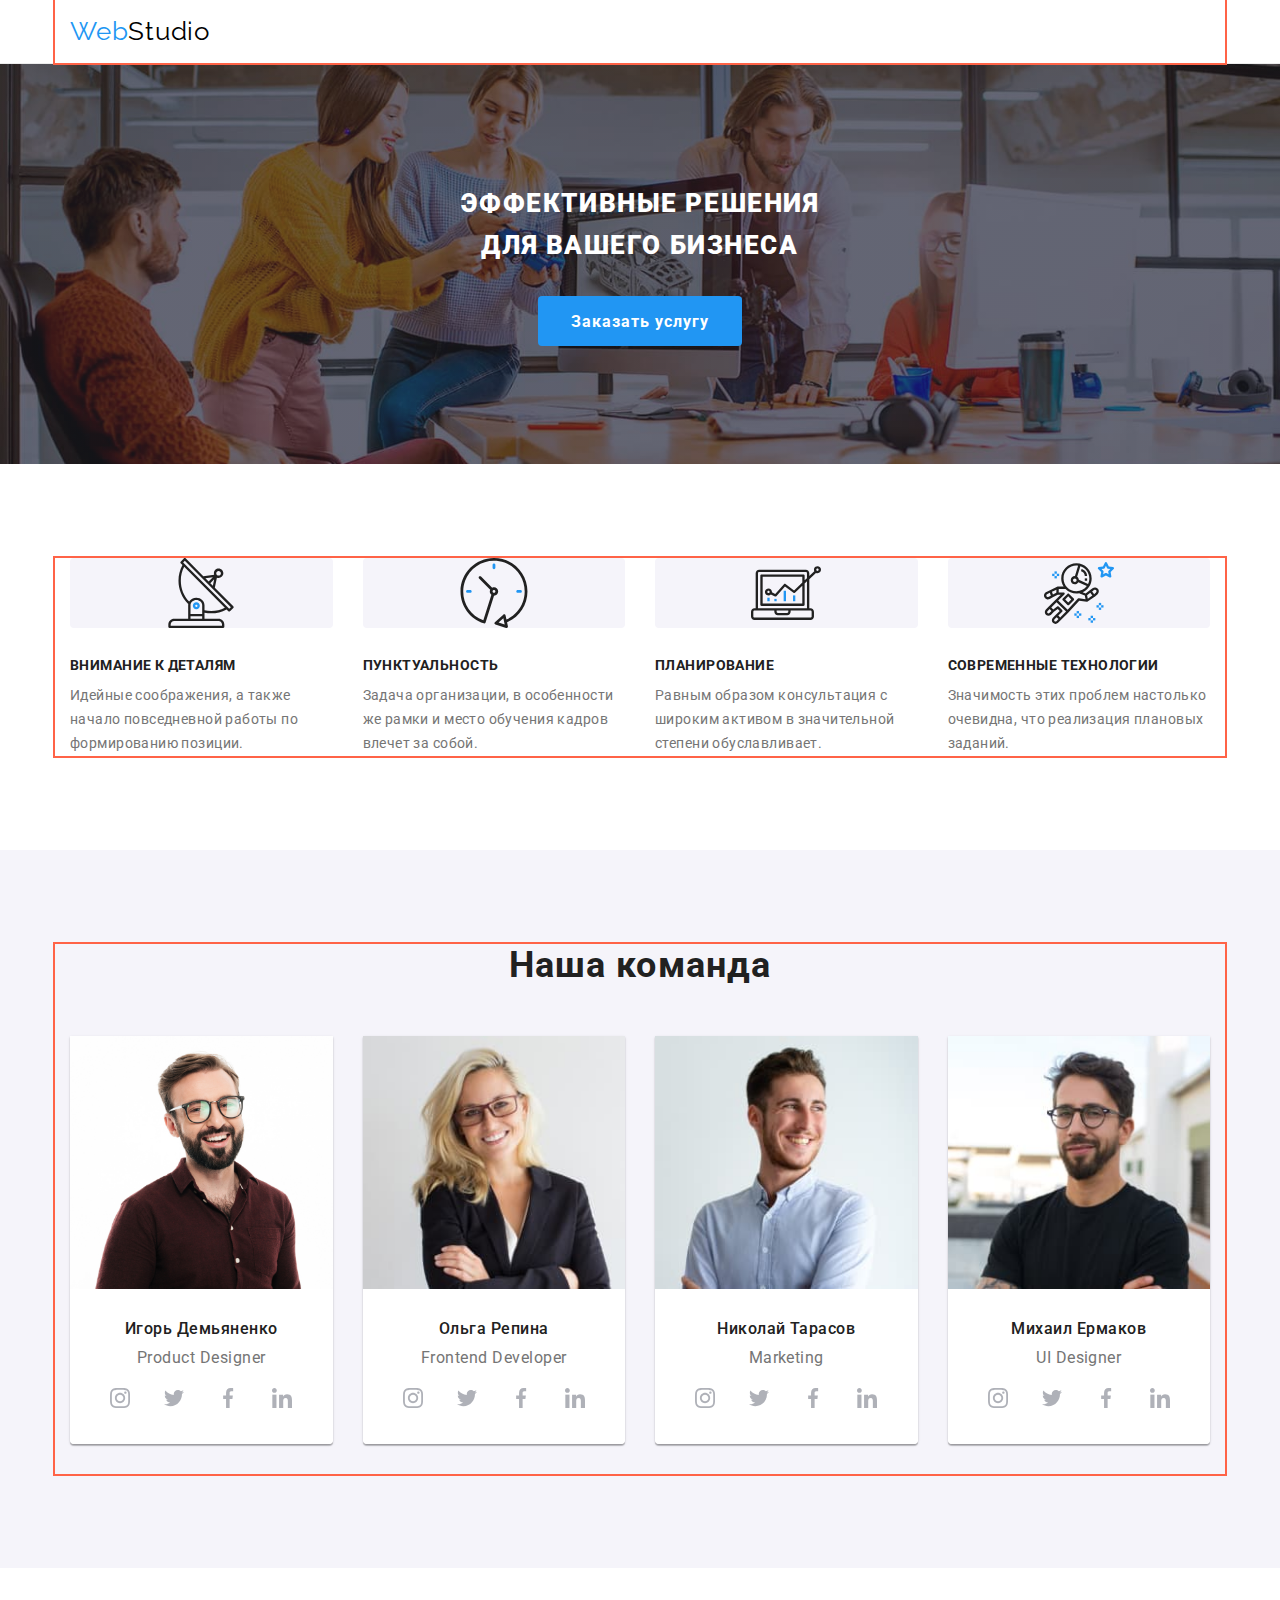
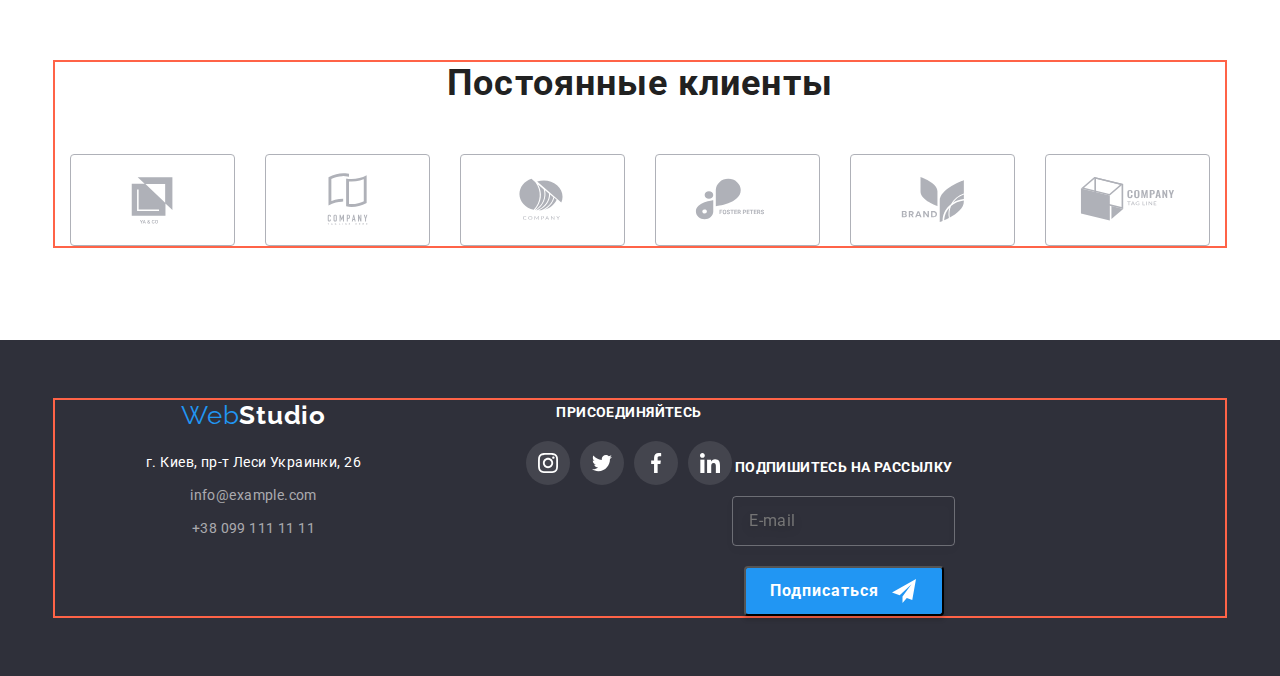
==== commit 2ceb0764: "остался футер деск шапка меню модалка" ====
--- a/index.html
+++ b/index.html
@@ -443,6 +443,7 @@
                         </ul>                        
                     </li>
         <!----------------------------- Третья колонка  --------------------------------->
+                    <ul class="third-footer-list list">
                     <li class="email-footer">
                     <form class="form-email-footer">
                         <label class="form-email-footer-field">
@@ -460,12 +461,11 @@
                                     <use href="./images/icons/symbol-defs.svg#icon-icon-send">
                                     </use>
                                 </svg>
-                                </div>
-                                
+                                </div>                                
                             </label>
                         </form>
                     </li>                  
-                        
+                     </ul> 
                 </ul>
             </div>
         </div>
--- a/css/main.min.css
+++ b/css/main.min.css
@@ -1 +1 @@
-:root{--primary-text-color: #757575;--secondary-text-color: #212121;--tertiary-text-color: #ffffff;--accent-color: #2196f3;--timing-function: cubic-bezier(0.4, 0, 0.2, 1)}body{background-color:#fff;color:var(--primary-text-color);font-family:"Roboto",sans-serif}.list{list-style:none;padding:0px;margin:0px}.link{text-decoration:none}img{display:block;max-width:100%;height:auto}.container{width:100%;padding-left:15px;padding-right:15px;margin:0 auto;outline:2px solid tomato}@media screen and (min-width: 480px){.container{width:480px}}@media screen and (min-width: 480px)and (min-width: 768px){.container{width:768px}}@media screen and (min-width: 480px)and (min-width: 1170px){.container{width:1170px}}.header{background-color:var(--tertiary-text-color);border-bottom:1px solid #ececec}.header .container{display:flex;align-items:center}.header__logo-web{padding-bottom:16px;padding-top:16px;color:var(--accent-color);font-family:Raleway;font-size:26px;line-height:1.19;letter-spacing:.03em}.header__logo-studio{padding-bottom:16px;padding-top:16px;color:#000;font-family:Raleway;font-size:26px;line-height:1.19;letter-spacing:.03em}.hero{max-width:1600px;margin:0 auto;padding-top:118px;padding-bottom:118px;text-align:center;background-color:#2f303a;background-image:linear-gradient(rgba(47, 48, 58, 0.4), rgba(47, 48, 58, 0.4)),url(../images/hero/hero-bg.jpg);background-position:center;background-repeat:no-repeat;background-size:cover}.hero__title{color:var(--tertiary-text-color);font-weight:900;font-size:26px;line-height:1.62;letter-spacing:.06em;text-transform:uppercase;margin-top:0px;margin-bottom:30px}.hero__button{transition-property:background-color;transition-duration:250ms;transition-timing-function:var(--timing-function);display:inline-block;padding:10px 32px;background-color:var(--accent-color);color:var(--tertiary-text-color);font-weight:700;font-size:16px;line-height:1.88;cursor:pointer;border:1px solid rgba(0,0,0,0);text-align:center;letter-spacing:.06em;min-width:200px;height:50px;border-radius:4px}.hero__button:hover,.hero__button:focus{background-color:#188ce8}.features{padding-top:60px;padding-bottom:60px}@media screen and (min-width: 1170px){.features{padding-top:94px;padding-bottom:94px}}.feature{display:flex;align-items:center;justify-content:center;background-color:#f5f4fa;border-radius:4px}.features__title{margin-top:0px;margin-bottom:0px}.each-feature__title{color:var(--secondary-text-color);font-weight:700;font-size:14px;line-height:1.14;letter-spacing:.03em;text-transform:uppercase;margin-bottom:10px;margin-top:30px}@media screen and (min-width: 768px){.features-menu{display:flex;flex-wrap:wrap}}@media screen and (min-width: 1170px){.features-menu{flex-wrap:nowrap}}@media screen and (max-width: 767px){.features-menu .features-menu__item:not(:last-child){margin-bottom:30px}}@media screen and (min-width: 768px)and (max-width: 1169px){.features-menu .features-menu__item{width:calc((100% - 30px)/2);margin-right:30px;margin-bottom:30px}.features-menu .features-menu__item:nth-child(2n){margin-right:0px}.features-menu .features-menu__item:nth-last-child(-n+2){margin-bottom:0px}}@media screen and (min-width: 1170px){.features-menu .features-menu__item{margin-bottom:0px;width:calc((100% - 0px)/1)}.features-menu .features-menu__item:not(:last-child){margin-right:30px}}.each-feature__item{font-size:14px;line-height:1.71;letter-spacing:.03em;margin-bottom:0px;margin-top:0px}.what-are-we-doing{text-align:center;padding-bottom:94px}.what-are-we-doing-title{color:var(--secondary-text-color);font-weight:700;font-size:36px;line-height:1.17;letter-spacing:.03em;margin-top:0px;margin-bottom:50px}.what-are-we-doing-list{display:flex}.what-are-we-doing-list .item:not(:last-child){margin-right:30px}.what-are-we-doing-image{display:block}.what-are-we-doing-wrap{position:relative}.what-are-we-doing-sign{position:absolute;margin-bottom:0px;margin-top:0px;left:0;bottom:0;align-items:center;padding-top:27px;padding-bottom:27px;font-weight:700;font-size:14px;line-height:1.14;text-align:center;letter-spacing:.03em;text-transform:uppercase;background-color:rgba(47,48,58,.8);width:100%;height:70px;color:var(--tertiary-text-color)}.our-team{text-align:center;background-color:#f5f4fa;padding-bottom:60px;padding-top:60px}@media screen and (min-width: 1170px){.our-team{padding-bottom:94px;padding-top:94px}}.our-team-title,.regular-clients-title{color:var(--secondary-text-color);font-weight:700;font-size:28px;line-height:1.18;letter-spacing:.03em;margin-top:0px;margin-bottom:30px}@media screen and (min-width: 1170px){.our-team-title,.regular-clients-title{font-size:36px;line-height:1.17;margin-bottom:50px}}.team-image{width:100%}@media screen and (min-width: 768px){.our-team-list{display:flex;flex-wrap:wrap}}@media screen and (min-width: 1170px){.our-team-list{flex-wrap:nowrap}}.our-team-list .item{box-shadow:0px 1px 3px rgba(0,0,0,.12),0px 1px 1px rgba(0,0,0,.14),0px 2px 1px rgba(0,0,0,.2);border-radius:0px 0px 4px 4px}.our-team-list .item:not(:last-child){margin-bottom:30px}@media screen and (min-width: 768px){.our-team-list .item{width:calc((100% - 30px)/2);margin-right:30px;margin-bottom:30px}.our-team-list .item:nth-child(2n){margin-right:0px}}@media screen and (min-width: 1170px){.our-team-list .item{margin-bottom:30px}.our-team-list .item:not(:last-child){margin-right:30px}}.our-team-sign{padding-top:30px;padding-bottom:24px;background-color:var(--tertiary-text-color);border-radius:0px 0px 4px 4px}.our-team-name{color:var(--secondary-text-color);font-weight:500;font-size:16px;line-height:1.19;letter-spacing:.03em;margin-top:0px;margin-bottom:10px}.our-team-spec{font-size:16px;line-height:1.19;letter-spacing:.03em;margin-top:0px;margin-bottom:9px}.team-spec-soc-list{display:flex;justify-content:center}.team-spec-soc-item+.team-spec-soc-item{margin-left:10px}.team-spec-soc-link{transition-property:background-color;transition-duration:250ms;transition-timing-function:var(--timing-function);display:flex;align-items:center;justify-content:center;width:44px;height:44px;border-radius:50%}.team-spec-soc-link .team-spec-soc-icon{transition-property:fill;transition-duration:250ms;transition-timing-function:var(--timing-function)}.team-spec-soc-icon{fill:#afb1b8}.team-spec-soc-link:hover,.team-spec-soc-link:focus{background-color:var(--accent-color)}.team-spec-soc-link:hover .team-spec-soc-icon,.team-spec-soc-link:hover .team-spec-soc-icon,.team-spec-soc-link:focus .team-spec-soc-icon,.team-spec-soc-link:focus .team-spec-soc-icon{fill:var(--tertiary-text-color)}.regular-clients{text-align:center;padding-bottom:60px;padding-top:60px}@media screen and (min-width: 1170px){.regular-clients{padding-bottom:94px;padding-top:94px}}.regular-clients-list{display:flex;flex-wrap:wrap;justify-content:center}@media screen and (min-width: 1170px){.regular-clients-list{flex-wrap:nowrap}}.regular-clients-link{transition-property:border-color;transition-duration:250ms;transition-timing-function:var(--timing-function);display:flex;align-items:center;justify-content:center;color:#afb1b8;border:1px solid #afb1b8;border-radius:4px;height:92px}.regular-clients-link .regular-clients-icon{transition-property:fill;transition-duration:250ms;transition-timing-function:var(--timing-function)}@media screen and (min-width: 1170px){.regular-clients-item+.regular-clients-item{margin-left:30px}}@media screen and (max-width: 767px){.regular-clients-item{width:calc((100% - 30px)/2);margin-right:30px;margin-bottom:30px}.regular-clients-item:nth-child(2n){margin-right:0px}.regular-clients-item:nth-last-child(-n+2){margin-bottom:0px}}@media screen and (min-width: 768px)and (max-width: 1169px){.regular-clients-item{width:calc((100% - 60px)/3);margin-right:30px;margin-bottom:30px}.regular-clients-item:nth-child(3n){margin-right:0px}.regular-clients-item:nth-last-child(-n+3){margin-bottom:0px}}@media screen and (min-width: 1170px){.regular-clients-item{width:calc((100% - 0px)/1)}}.regular-clients-icon{fill:#afb1b8}.regular-clients-link:hover,.regular-clients-link:focus{cursor:pointer;border-color:var(--accent-color)}.regular-clients-link:hover .regular-clients-icon,.regular-clients-link:hover .regular-clients-icon,.regular-clients-link:focus .regular-clients-icon,.regular-clients-link:focus .regular-clients-icon{fill:var(--accent-color)}.footer{background-color:#2f303a;padding-top:60px;padding-bottom:60px}.logo-web-footer{color:var(--accent-color);font-family:Raleway;font-weight:700px;font-size:26px;line-height:1.19;letter-spacing:.03em}.logo-studio-foot{color:var(--tertiary-text-color);font-family:"Raleway";font-weight:700;font-size:26px;line-height:1.19;letter-spacing:.03em}@media screen and (min-width: 768px){.footer-list{display:flex;text-align:center;margin-top:0px;margin-bottom:0px}}@media screen and (max-width: 767px){.first-footer-list{text-align:center}}@media screen and (min-width: 768px){.first-footer-list{display:flex;flex-direction:column;margin-right:165px;margin-left:76px}}.adress{color:var(--tertiary-text-color);font-style:normal;font-size:14px;line-height:1.71;letter-spacing:.03em;margin-top:20px;margin-bottom:9px}.footer-contacts .mail,.footer-contacts .phone{display:block;transition-property:color;transition-duration:250ms;transition-timing-function:var(--timing-function);font-size:14px;line-height:1.71;letter-spacing:.03em;color:rgba(255,255,255,.6)}.footer-contacts .mail:hover,.footer-contacts .mail:focus,.footer-contacts .phone:hover,.footer-contacts .phone:focus{color:var(--accent-color)}.mail{margin-bottom:9px}.second-footer-list-title{text-align:center;color:var(--tertiary-text-color);font-weight:700;font-size:14px;line-height:1.14;letter-spacing:.03em;text-transform:uppercase;margin-top:60px;margin-bottom:20px}@media screen and (min-width: 768px){.second-footer-list-title{margin-top:5px}}.our-soc-links-list{display:flex;justify-content:center}.our-soc-link{transition-property:background-color;transition-duration:250ms;transition-timing-function:var(--timing-function);display:flex;width:44px;height:44px;border-radius:50%;background-color:rgba(255,255,255,.1);align-items:center;justify-content:center}.our-soc-link:hover,.our-soc-link:focus{background-color:var(--accent-color)}.our-soc-item+.our-soc-item{margin-left:10px}.our-soc-icon{fill:var(--tertiary-text-color)}.form-email-footer{display:block;text-align:center;justify-content:center}.form-emeil-label{display:block;font-weight:700;font-size:14px;line-height:1.14;letter-spacing:.03em;text-transform:uppercase;margin-top:60px;margin-bottom:20px;color:var(--tertiary-text-color)}.form-emeil-input{margin-bottom:20px;padding-left:16px;align-items:center;width:100%;height:50px;border:1px solid rgba(255,255,255,.3);font-size:16px;line-height:1.25;align-items:center;letter-spacing:.03em;color:rgba(255,255,255,.6);filter:drop-shadow(0px 4px 4px rgba(0, 0, 0, 0.15));border-radius:4px;background-color:rgba(0,0,0,0)}.form-submit-footer-lable{display:flex;justify-content:center}.form-submit-btn{width:200px;height:50px;font-weight:700;font-size:16px;line-height:1.88;padding-left:0;padding-right:38px;letter-spacing:.06em;color:var(--tertiary-text-color);background:var(--accent-color);box-shadow:0px 4px 4px rgba(0,0,0,.15);border-radius:4px;outline:rgba(0,0,0,0)}.submit-btn{position:relative}.form-submit-footer-icon{position:absolute;bottom:13px;right:28px}.portfolio{padding-top:94px;padding-bottom:94px}.portfolio-title{margin-top:0px;margin-bottom:50px}button{font:inherit}.filter-buttons{display:flex;justify-content:center}.filter-buttons .item:not(:last-child){margin-right:8px}.filter-button{transition-property:background-color,box-shadow;transition-duration:250ms;transition-timing-function:var(--timing-function);padding-left:22px;padding-right:22px;height:38px;cursor:pointer;font-weight:500;font-size:16px;line-height:1.62;text-align:center;letter-spacing:.03em;color:var(--secondary-text-color);background:#f5f4fa;border-radius:4px;border:0}.filter-button:hover,.filter-button:focus{color:var(--tertiary-text-color);background-color:var(--accent-color);box-shadow:0px 3px 1px rgba(0,0,0,.1),0px 1px 2px rgba(0,0,0,.08),0px 2px 2px rgba(0,0,0,.12)}.our-projects{display:flex;flex-wrap:wrap}.our-projects .item{transition-property:box-shadow;transition-duration:250ms;transition-timing-function:var(--timing-function);width:calc((100% - 60px)/3);margin-right:30px;margin-bottom:30px;cursor:pointer}.our-projects .item:nth-child(3n){margin-right:0px}.our-projects .item:nth-last-child(-n+3){margin-bottom:0px}.our-projects .item:hover{box-shadow:0px 1px 1px rgba(0,0,0,.12),0px 4px 4px rgba(0,0,0,.06),1px 4px 6px rgba(0,0,0,.16)}.our-projects .item:hover .our-projects-cover-text{transform:translateY(0)}.image-of-project{display:block}.our-projects-wrap{display:flex;position:relative;overflow:hidden}.our-projects-cover-text{position:absolute;width:100%;height:100%;top:0px;left:0px;margin-top:0px;margin-bottom:0px;padding:63px 24px;font-size:18px;line-height:1.56;letter-spacing:.03em;color:var(--tertiary-text-color);background-color:rgba(33,150,243,.9);transform:translateY(100%);transition:transform 250ms var(--timing-function)}.project-sign{padding-top:20px;padding-right:24px;padding-bottom:20px;padding-left:24px;border-right:1px solid #eee;border-bottom:1px solid #eee;border-left:1px solid #eee}.our-project-name{margin-top:0px;margin-bottom:0px;color:var(--secondary-text-color);font-weight:700;font-size:18px;line-height:2;letter-spacing:.06em}.our-project-id{margin-top:0px;margin-bottom:0px;font-size:16px;line-height:1.89;letter-spacing:.03em}.modal-close{position:absolute;top:8px;right:8px;display:flex;align-items:center;justify-content:center;width:30px;height:30px;border-radius:50%;border:1px solid rgba(0,0,0,.1);background-color:var(--tertiary-text-color)}.modal-close:hover,.modal-close:focus{fill:var(--accent-color)}.modal-bcg{position:fixed;top:0;width:100%;height:100%;background:rgba(0,0,0,.2);opacity:1;transition:opacity 250ms,visibility 250ms var(--timing-function)}.modal{position:absolute;top:50%;left:50%;transform:translate(-50%, -50%) scale(1);width:528px;min-height:581px;background:var(--tertiary-text-color);box-shadow:0px 1px 3px rgba(0,0,0,.12),0px 1px 1px rgba(0,0,0,.14),0px 2px 1px rgba(0,0,0,.2);border-radius:4px;transition:transform 250ms}.modal-title{margin:40px 40px 12px 40px;font-weight:700;font-size:20px;line-height:1.15;text-align:center;letter-spacing:.03em;color:#212121}textarea{resize:none}.modal-form-inputs{display:flex;flex-direction:column;width:448px;height:342px;margin-left:auto;margin-right:auto}.modal-form-inputs .modal-form-field:nth-child(-n+3){margin-bottom:10px}.input-wrap{position:relative}.modal-form-label{display:block;font-size:12px;line-height:1.17;letter-spacing:.01em;margin-bottom:4px}.modal-form-input{padding-left:42px;width:100%;height:40px;border:1px solid rgba(33,33,33,.2);background-color:rgba(0,0,0,0);border-radius:4px;outline:none}.modal-form-input:focus,.modal-form-input:focus+.modal-icon{border-color:var(--accent-color);fill:var(--accent-color)}.modal-form-coment{display:block;margin-bottom:4px;font-size:12px;line-height:1.17;letter-spacing:.01em}.modal-text-area{width:100%;height:120px;border:1px solid rgba(33,33,33,.2);border-radius:4px;outline:none}.modal-text-area:focus{border-color:var(--accent-color)}.modal-text-area::placeholder{font-size:12px;line-height:14px;letter-spacing:.01em;padding:12px 16px;color:rgba(117,117,117,.5)}.modal-icon{position:absolute;left:12px;top:50%;transform:translateY(-50%)}.modal-form-check{margin-left:auto;margin-right:auto;margin-top:20px;margin-bottom:30px}.modal-form-agree{display:flex;align-items:center;font-size:14px;line-height:1.71;letter-spacing:.03em}.modal-form-agree::before{content:" ";display:inline-block;align-items:center;width:16px;height:15px;border:2px solid;border-color:#212121;border-radius:3px;margin-right:7px}.modal-form-check-input{appearance:none;position:absolute}.modal-form-check-input:checked+.modal-form-agree::before{border-color:var(--accent-color);background-color:var(--accent-color);background-image:url("../images/icons/Vector.svg");background-size:contain;background-origin:border-box}.treaty-link{color:var(--accent-color);text-decoration:underline}.button-submit{display:block;margin-left:auto;margin-right:auto}.modal-form-submit-btn{transition-property:background-color;transition-duration:250ms;transition-timing-function:var(--timing-function);display:inline-block;padding:10px 55px;min-width:200px;height:50px;background-color:var(--accent-color);color:var(--tertiary-text-color);font-weight:700;font-size:16px;line-height:1.88;cursor:pointer;border:1px solid rgba(0,0,0,0);text-align:center;letter-spacing:.06em;border-radius:4px}.modal-form-submit-btn:hover,.modal-form-submit-btn:focus{background-color:#188ce8;box-shadow:0px 4px 4px rgba(0,0,0,.15)}.is-hidden{opacity:0;pointer-events:none;visibility:hidden}.modal-bcg.is-hidden .modal{transform:translate(-50%, -50%) scale(1.3)}/*# sourceMappingURL=main.min.css.map */+:root{--primary-text-color: #757575;--secondary-text-color: #212121;--tertiary-text-color: #ffffff;--accent-color: #2196f3;--timing-function: cubic-bezier(0.4, 0, 0.2, 1)}body{background-color:#fff;color:var(--primary-text-color);font-family:"Roboto",sans-serif}.list{list-style:none;padding:0px;margin:0px}.link{text-decoration:none}img{display:block;max-width:100%;height:auto}.container{width:100%;padding-left:15px;padding-right:15px;margin:0 auto;outline:2px solid tomato}@media screen and (min-width: 480px){.container{width:480px}}@media screen and (min-width: 480px)and (min-width: 768px){.container{width:768px}}@media screen and (min-width: 480px)and (min-width: 1170px){.container{width:1170px}}.header{background-color:var(--tertiary-text-color);border-bottom:1px solid #ececec}.header .container{display:flex;align-items:center}.header__logo-web{padding-bottom:16px;padding-top:16px;color:var(--accent-color);font-family:Raleway;font-size:26px;line-height:1.19;letter-spacing:.03em}.header__logo-studio{padding-bottom:16px;padding-top:16px;color:#000;font-family:Raleway;font-size:26px;line-height:1.19;letter-spacing:.03em}.hero{max-width:1600px;margin:0 auto;padding-top:118px;padding-bottom:118px;text-align:center;background-color:#2f303a;background-image:linear-gradient(rgba(47, 48, 58, 0.4), rgba(47, 48, 58, 0.4)),url(../images/hero/hero-bg.jpg);background-position:center;background-repeat:no-repeat;background-size:cover}.hero__title{color:var(--tertiary-text-color);font-weight:900;font-size:26px;line-height:1.62;letter-spacing:.06em;text-transform:uppercase;margin-top:0px;margin-bottom:30px}.hero__button{transition-property:background-color;transition-duration:250ms;transition-timing-function:var(--timing-function);display:inline-block;padding:10px 32px;background-color:var(--accent-color);color:var(--tertiary-text-color);font-weight:700;font-size:16px;line-height:1.88;cursor:pointer;border:1px solid rgba(0,0,0,0);text-align:center;letter-spacing:.06em;min-width:200px;height:50px;border-radius:4px}.hero__button:hover,.hero__button:focus{background-color:#188ce8}.features{padding-top:60px;padding-bottom:60px}@media screen and (min-width: 1170px){.features{padding-top:94px;padding-bottom:94px}}.feature{display:flex;align-items:center;justify-content:center;background-color:#f5f4fa;border-radius:4px}.features__title{margin-top:0px;margin-bottom:0px}.each-feature__title{color:var(--secondary-text-color);font-weight:700;font-size:14px;line-height:1.14;letter-spacing:.03em;text-transform:uppercase;margin-bottom:10px;margin-top:30px}@media screen and (min-width: 768px){.features-menu{display:flex;flex-wrap:wrap}}@media screen and (min-width: 1170px){.features-menu{flex-wrap:nowrap}}@media screen and (max-width: 767px){.features-menu .features-menu__item:not(:last-child){margin-bottom:30px}}@media screen and (min-width: 768px)and (max-width: 1169px){.features-menu .features-menu__item{width:calc((100% - 30px)/2);margin-right:30px;margin-bottom:30px}.features-menu .features-menu__item:nth-child(2n){margin-right:0px}.features-menu .features-menu__item:nth-last-child(-n+2){margin-bottom:0px}}@media screen and (min-width: 1170px){.features-menu .features-menu__item{margin-bottom:0px;width:calc((100% - 0px)/1)}.features-menu .features-menu__item:not(:last-child){margin-right:30px}}.each-feature__item{font-size:14px;line-height:1.71;letter-spacing:.03em;margin-bottom:0px;margin-top:0px}.what-are-we-doing{text-align:center;padding-bottom:94px}.what-are-we-doing-title{color:var(--secondary-text-color);font-weight:700;font-size:36px;line-height:1.17;letter-spacing:.03em;margin-top:0px;margin-bottom:50px}.what-are-we-doing-list{display:flex}.what-are-we-doing-list .item:not(:last-child){margin-right:30px}.what-are-we-doing-image{display:block}.what-are-we-doing-wrap{position:relative}.what-are-we-doing-sign{position:absolute;margin-bottom:0px;margin-top:0px;left:0;bottom:0;align-items:center;padding-top:27px;padding-bottom:27px;font-weight:700;font-size:14px;line-height:1.14;text-align:center;letter-spacing:.03em;text-transform:uppercase;background-color:rgba(47,48,58,.8);width:100%;height:70px;color:var(--tertiary-text-color)}.our-team{text-align:center;background-color:#f5f4fa;padding-bottom:60px;padding-top:60px}@media screen and (min-width: 1170px){.our-team{padding-bottom:94px;padding-top:94px}}.our-team-title,.regular-clients-title{color:var(--secondary-text-color);font-weight:700;font-size:28px;line-height:1.18;letter-spacing:.03em;margin-top:0px;margin-bottom:30px}@media screen and (min-width: 1170px){.our-team-title,.regular-clients-title{font-size:36px;line-height:1.17;margin-bottom:50px}}.team-image{width:100%}@media screen and (min-width: 768px){.our-team-list{display:flex;flex-wrap:wrap}}@media screen and (min-width: 1170px){.our-team-list{flex-wrap:nowrap}}.our-team-list .item{box-shadow:0px 1px 3px rgba(0,0,0,.12),0px 1px 1px rgba(0,0,0,.14),0px 2px 1px rgba(0,0,0,.2);border-radius:0px 0px 4px 4px}.our-team-list .item:not(:last-child){margin-bottom:30px}@media screen and (min-width: 768px){.our-team-list .item{width:calc((100% - 30px)/2);margin-right:30px;margin-bottom:30px}.our-team-list .item:nth-child(2n){margin-right:0px}}@media screen and (min-width: 1170px){.our-team-list .item{margin-bottom:30px}.our-team-list .item:not(:last-child){margin-right:30px}}.our-team-sign{padding-top:30px;padding-bottom:24px;background-color:var(--tertiary-text-color);border-radius:0px 0px 4px 4px}.our-team-name{color:var(--secondary-text-color);font-weight:500;font-size:16px;line-height:1.19;letter-spacing:.03em;margin-top:0px;margin-bottom:10px}.our-team-spec{font-size:16px;line-height:1.19;letter-spacing:.03em;margin-top:0px;margin-bottom:9px}.team-spec-soc-list{display:flex;justify-content:center}.team-spec-soc-item+.team-spec-soc-item{margin-left:10px}.team-spec-soc-link{transition-property:background-color;transition-duration:250ms;transition-timing-function:var(--timing-function);display:flex;align-items:center;justify-content:center;width:44px;height:44px;border-radius:50%}.team-spec-soc-link .team-spec-soc-icon{transition-property:fill;transition-duration:250ms;transition-timing-function:var(--timing-function)}.team-spec-soc-icon{fill:#afb1b8}.team-spec-soc-link:hover,.team-spec-soc-link:focus{background-color:var(--accent-color)}.team-spec-soc-link:hover .team-spec-soc-icon,.team-spec-soc-link:hover .team-spec-soc-icon,.team-spec-soc-link:focus .team-spec-soc-icon,.team-spec-soc-link:focus .team-spec-soc-icon{fill:var(--tertiary-text-color)}.regular-clients{text-align:center;padding-bottom:60px;padding-top:60px}@media screen and (min-width: 1170px){.regular-clients{padding-bottom:94px;padding-top:94px}}.regular-clients-list{display:flex;flex-wrap:wrap;justify-content:center}@media screen and (min-width: 1170px){.regular-clients-list{flex-wrap:nowrap}}.regular-clients-link{transition-property:border-color;transition-duration:250ms;transition-timing-function:var(--timing-function);display:flex;align-items:center;justify-content:center;color:#afb1b8;border:1px solid #afb1b8;border-radius:4px;height:92px}.regular-clients-link .regular-clients-icon{transition-property:fill;transition-duration:250ms;transition-timing-function:var(--timing-function)}@media screen and (min-width: 1170px){.regular-clients-item+.regular-clients-item{margin-left:30px}}@media screen and (max-width: 767px){.regular-clients-item{width:calc((100% - 30px)/2);margin-right:30px;margin-bottom:30px}.regular-clients-item:nth-child(2n){margin-right:0px}.regular-clients-item:nth-last-child(-n+2){margin-bottom:0px}}@media screen and (min-width: 768px)and (max-width: 1169px){.regular-clients-item{width:calc((100% - 60px)/3);margin-right:30px;margin-bottom:30px}.regular-clients-item:nth-child(3n){margin-right:0px}.regular-clients-item:nth-last-child(-n+3){margin-bottom:0px}}@media screen and (min-width: 1170px){.regular-clients-item{width:calc((100% - 0px)/1)}}.regular-clients-icon{fill:#afb1b8}.regular-clients-link:hover,.regular-clients-link:focus{cursor:pointer;border-color:var(--accent-color)}.regular-clients-link:hover .regular-clients-icon,.regular-clients-link:hover .regular-clients-icon,.regular-clients-link:focus .regular-clients-icon,.regular-clients-link:focus .regular-clients-icon{fill:var(--accent-color)}.footer{background-color:#2f303a;padding-top:60px;padding-bottom:60px}.logo-web-footer{color:var(--accent-color);font-family:Raleway;font-weight:700px;font-size:26px;line-height:1.19;letter-spacing:.03em}.logo-studio-foot{color:var(--tertiary-text-color);font-family:"Raleway";font-weight:700;font-size:26px;line-height:1.19;letter-spacing:.03em}@media screen and (min-width: 768px){.footer-list{display:flex;flex-wrap:wrap;text-align:center;margin-top:0px;margin-bottom:0px}}@media screen and (max-width: 767px){.first-footer-list{text-align:center}}@media screen and (min-width: 768px){.first-footer-list{display:flex;flex-direction:column;margin-right:165px;margin-left:76px}}.adress{color:var(--tertiary-text-color);font-style:normal;font-size:14px;line-height:1.71;letter-spacing:.03em;margin-top:20px;margin-bottom:9px}.footer-contacts .mail,.footer-contacts .phone{display:block;transition-property:color;transition-duration:250ms;transition-timing-function:var(--timing-function);font-size:14px;line-height:1.71;letter-spacing:.03em;color:rgba(255,255,255,.6)}.footer-contacts .mail:hover,.footer-contacts .mail:focus,.footer-contacts .phone:hover,.footer-contacts .phone:focus{color:var(--accent-color)}.mail{margin-bottom:9px}.second-footer-list-title{text-align:center;color:var(--tertiary-text-color);font-weight:700;font-size:14px;line-height:1.14;letter-spacing:.03em;text-transform:uppercase;margin-top:60px;margin-bottom:20px}@media screen and (min-width: 768px){.second-footer-list-title{margin-top:5px}}.our-soc-links-list{display:flex;justify-content:center}.our-soc-link{transition-property:background-color;transition-duration:250ms;transition-timing-function:var(--timing-function);display:flex;width:44px;height:44px;border-radius:50%;background-color:rgba(255,255,255,.1);align-items:center;justify-content:center}.our-soc-link:hover,.our-soc-link:focus{background-color:var(--accent-color)}.our-soc-item+.our-soc-item{margin-left:10px}.our-soc-icon{fill:var(--tertiary-text-color)}.form-email-footer{text-align:center}@media screen and (min-width: 768px)and (max-width: 1169px){.third-footer-list{display:block;width:450px;margin-left:166px}}.form-emeil-label{display:block;font-weight:700;font-size:14px;line-height:1.14;letter-spacing:.03em;text-transform:uppercase;margin-top:60px;margin-bottom:20px;color:var(--tertiary-text-color)}.form-emeil-input{margin-bottom:20px;padding-left:16px;align-items:center;width:100%;height:50px;border:1px solid rgba(255,255,255,.3);font-size:16px;line-height:1.25;align-items:center;letter-spacing:.03em;color:rgba(255,255,255,.6);filter:drop-shadow(0px 4px 4px rgba(0, 0, 0, 0.15));border-radius:4px;background-color:rgba(0,0,0,0)}.form-submit-footer-lable{display:flex;justify-content:center}.form-submit-btn{width:200px;height:50px;font-weight:700;font-size:16px;line-height:1.88;padding-left:0;padding-right:38px;letter-spacing:.06em;color:var(--tertiary-text-color);background:var(--accent-color);box-shadow:0px 4px 4px rgba(0,0,0,.15);border-radius:4px;outline:rgba(0,0,0,0)}.submit-btn{position:relative}.form-submit-footer-icon{position:absolute;bottom:13px;right:28px}.portfolio{padding-top:94px;padding-bottom:94px}.portfolio-title{margin-top:0px;margin-bottom:50px}button{font:inherit}.filter-buttons{display:flex;justify-content:center}.filter-buttons .item:not(:last-child){margin-right:8px}.filter-button{transition-property:background-color,box-shadow;transition-duration:250ms;transition-timing-function:var(--timing-function);padding-left:22px;padding-right:22px;height:38px;cursor:pointer;font-weight:500;font-size:16px;line-height:1.62;text-align:center;letter-spacing:.03em;color:var(--secondary-text-color);background:#f5f4fa;border-radius:4px;border:0}.filter-button:hover,.filter-button:focus{color:var(--tertiary-text-color);background-color:var(--accent-color);box-shadow:0px 3px 1px rgba(0,0,0,.1),0px 1px 2px rgba(0,0,0,.08),0px 2px 2px rgba(0,0,0,.12)}.our-projects{display:flex;flex-wrap:wrap}.our-projects .item{transition-property:box-shadow;transition-duration:250ms;transition-timing-function:var(--timing-function);width:calc((100% - 60px)/3);margin-right:30px;margin-bottom:30px;cursor:pointer}.our-projects .item:nth-child(3n){margin-right:0px}.our-projects .item:nth-last-child(-n+3){margin-bottom:0px}.our-projects .item:hover{box-shadow:0px 1px 1px rgba(0,0,0,.12),0px 4px 4px rgba(0,0,0,.06),1px 4px 6px rgba(0,0,0,.16)}.our-projects .item:hover .our-projects-cover-text{transform:translateY(0)}.image-of-project{display:block}.our-projects-wrap{display:flex;position:relative;overflow:hidden}.our-projects-cover-text{position:absolute;width:100%;height:100%;top:0px;left:0px;margin-top:0px;margin-bottom:0px;padding:63px 24px;font-size:18px;line-height:1.56;letter-spacing:.03em;color:var(--tertiary-text-color);background-color:rgba(33,150,243,.9);transform:translateY(100%);transition:transform 250ms var(--timing-function)}.project-sign{padding-top:20px;padding-right:24px;padding-bottom:20px;padding-left:24px;border-right:1px solid #eee;border-bottom:1px solid #eee;border-left:1px solid #eee}.our-project-name{margin-top:0px;margin-bottom:0px;color:var(--secondary-text-color);font-weight:700;font-size:18px;line-height:2;letter-spacing:.06em}.our-project-id{margin-top:0px;margin-bottom:0px;font-size:16px;line-height:1.89;letter-spacing:.03em}.modal-close{position:absolute;top:8px;right:8px;display:flex;align-items:center;justify-content:center;width:30px;height:30px;border-radius:50%;border:1px solid rgba(0,0,0,.1);background-color:var(--tertiary-text-color)}.modal-close:hover,.modal-close:focus{fill:var(--accent-color)}.modal-bcg{position:fixed;top:0;width:100%;height:100%;background:rgba(0,0,0,.2);opacity:1;transition:opacity 250ms,visibility 250ms var(--timing-function)}.modal{position:absolute;top:50%;left:50%;transform:translate(-50%, -50%) scale(1);width:528px;min-height:581px;background:var(--tertiary-text-color);box-shadow:0px 1px 3px rgba(0,0,0,.12),0px 1px 1px rgba(0,0,0,.14),0px 2px 1px rgba(0,0,0,.2);border-radius:4px;transition:transform 250ms}.modal-title{margin:40px 40px 12px 40px;font-weight:700;font-size:20px;line-height:1.15;text-align:center;letter-spacing:.03em;color:#212121}textarea{resize:none}.modal-form-inputs{display:flex;flex-direction:column;width:448px;height:342px;margin-left:auto;margin-right:auto}.modal-form-inputs .modal-form-field:nth-child(-n+3){margin-bottom:10px}.input-wrap{position:relative}.modal-form-label{display:block;font-size:12px;line-height:1.17;letter-spacing:.01em;margin-bottom:4px}.modal-form-input{padding-left:42px;width:100%;height:40px;border:1px solid rgba(33,33,33,.2);background-color:rgba(0,0,0,0);border-radius:4px;outline:none}.modal-form-input:focus,.modal-form-input:focus+.modal-icon{border-color:var(--accent-color);fill:var(--accent-color)}.modal-form-coment{display:block;margin-bottom:4px;font-size:12px;line-height:1.17;letter-spacing:.01em}.modal-text-area{width:100%;height:120px;border:1px solid rgba(33,33,33,.2);border-radius:4px;outline:none}.modal-text-area:focus{border-color:var(--accent-color)}.modal-text-area::placeholder{font-size:12px;line-height:14px;letter-spacing:.01em;padding:12px 16px;color:rgba(117,117,117,.5)}.modal-icon{position:absolute;left:12px;top:50%;transform:translateY(-50%)}.modal-form-check{margin-left:auto;margin-right:auto;margin-top:20px;margin-bottom:30px}.modal-form-agree{display:flex;align-items:center;font-size:14px;line-height:1.71;letter-spacing:.03em}.modal-form-agree::before{content:" ";display:inline-block;align-items:center;width:16px;height:15px;border:2px solid;border-color:#212121;border-radius:3px;margin-right:7px}.modal-form-check-input{appearance:none;position:absolute}.modal-form-check-input:checked+.modal-form-agree::before{border-color:var(--accent-color);background-color:var(--accent-color);background-image:url("../images/icons/Vector.svg");background-size:contain;background-origin:border-box}.treaty-link{color:var(--accent-color);text-decoration:underline}.button-submit{display:block;margin-left:auto;margin-right:auto}.modal-form-submit-btn{transition-property:background-color;transition-duration:250ms;transition-timing-function:var(--timing-function);display:inline-block;padding:10px 55px;min-width:200px;height:50px;background-color:var(--accent-color);color:var(--tertiary-text-color);font-weight:700;font-size:16px;line-height:1.88;cursor:pointer;border:1px solid rgba(0,0,0,0);text-align:center;letter-spacing:.06em;border-radius:4px}.modal-form-submit-btn:hover,.modal-form-submit-btn:focus{background-color:#188ce8;box-shadow:0px 4px 4px rgba(0,0,0,.15)}.is-hidden{opacity:0;pointer-events:none;visibility:hidden}.modal-bcg.is-hidden .modal{transform:translate(-50%, -50%) scale(1.3)}/*# sourceMappingURL=main.min.css.map */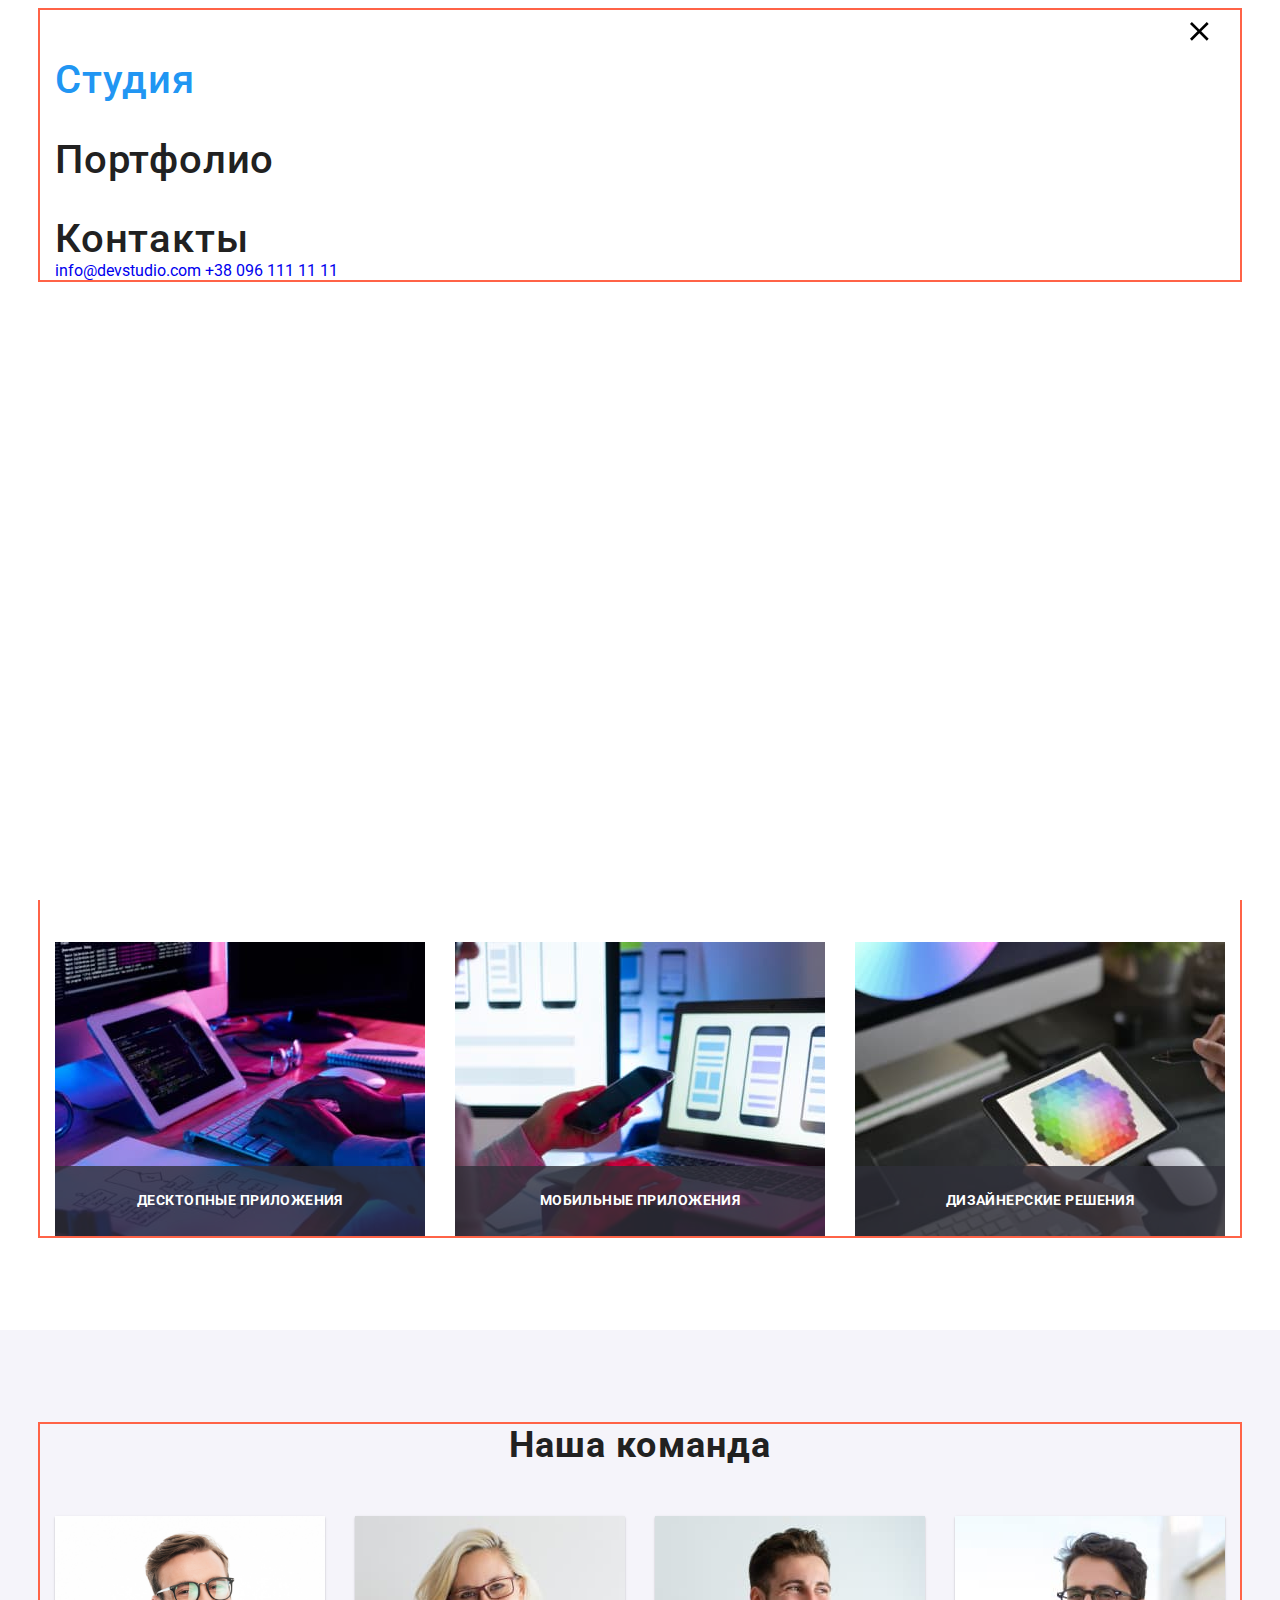
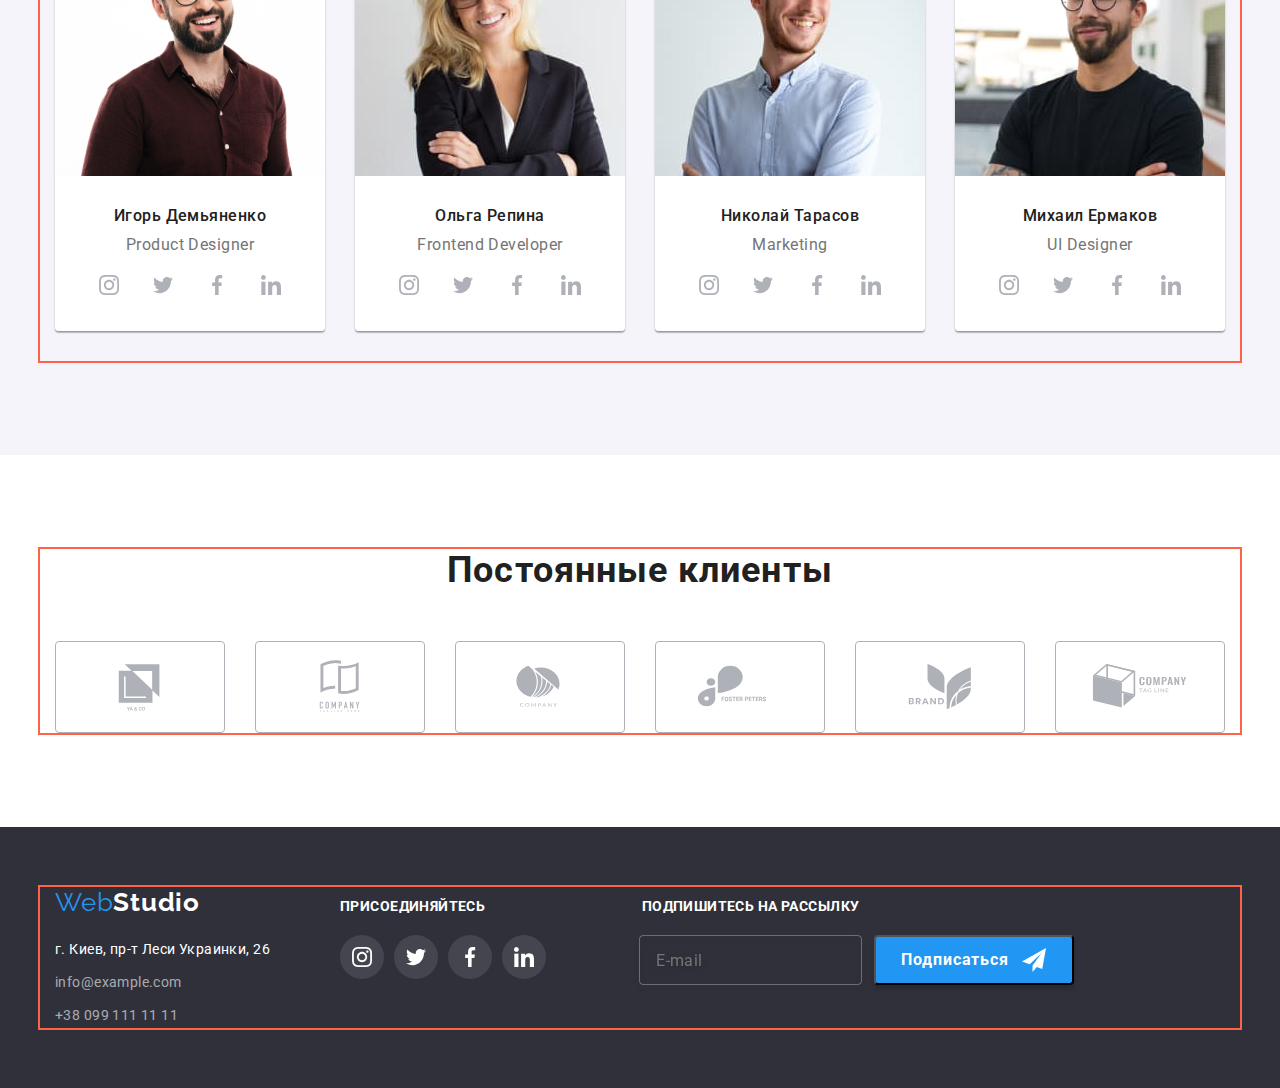
==== commit 8c2b5438: "шапка начало" ====
--- a/index.html
+++ b/index.html
@@ -17,14 +17,16 @@
 
 <body>
 <!-----------------Шапка с элементами навигации-------------->
-    <!-- <header class="header">
+    <header class="header">
         <nav class="container">
-            <a href="./index.html" class="logo-web header__logo-web link">Web<span class="logo-studio header__logo-studio">Studio</span></a> -->
-            <header class="header">
-                <nav class="container">
-                    <a href="./index.html" class="header__logo-web link">Web<span
-                            class="header__logo-studio">Studio</span></a>
-            <!-- <ul class="nav-menu list">
+            <a href="./index.html" class="header__logo-web link">Web<span
+                class="header__logo-studio">Studio</span></a>                
+                   <button type="button" class="mob-menu-open"><svg class="mob-open-icon" width="40" height="40">
+                        <use href="./images/icons/symbol-defs.svg#icon-menu_40px">
+                        </use>
+                </svg></button> 
+                
+                <!-- <ul class="nav-menu list">
                 <li class="nav-menu__item">
                     <a href="./index.html" class="nav-menu__link link current">Студия</a>
                 </li>
@@ -52,12 +54,39 @@
                         </use>
                     </svg>+38 096 111 11 11
                 </a>
-            </div>
-        </nav> -->
-    
+            </div> -->
+        </nav>
+        
+        <div class="mob-menu">
+            <div class="container">
+            <button type="button" class="mob-menu-close"><svg class="mob-close-icon" width="40" height="40">
+                        <use href="./images/icons/symbol-defs.svg#icon-close_40px">
+                        </use>
+                </svg></button>
+            <ul class="mob-nav-menu list">
+                <li class="mob-nav-menu__item">
+                    <a href="./index.html" class="mob-nav-menu__link link current">Студия</a>
+                </li>
+                <li class="mob-nav-menu__item">
+                    <a href="./portfolio.html" class="mob-nav-menu__link link">Портфолио</a>
+                </li>
+                <li class="mob-nav-menu__item">
+                    <a href="" class="mob-nav-menu__link link">Контакты</a>
+                </li>
+            </ul>
+    
+            <div class="mob-header-contacts">    
+                <a href="mailto:info@devstudio.com" class="mob-header-contacts__mail link">
+                    info@devstudio.com</a>
+    
+                <a href="tel:+380961111111" class="mob-header-contacts__phone link">
+                    +38 096 111 11 11</a>
+            </div>    
+        </div>
+        </div>
     </header>
     <main>
-<!-----------------Герой------------------------------------->
+<!-----------------Герой---------------------------------------------------------------->
             <section class="hero">
             <h1 class="hero__title">Эффективные решения <br>для вашего бизнеса</h1>
             
@@ -65,7 +94,7 @@
             
         </section>
 
-<!---------------Секция "особенности"------------------>
+<!---------------Секция "особенности"--------------------------------------------------->
         <section class="features">
             <div class="container">
                 <h2 class="features__title"></h2>
@@ -126,7 +155,7 @@
             </div>
         </section>
 <!----------------Чем мы занимаемся--------------------->
-        <!-- <section class="what-are-we-doing">        
+        <section class="what-are-we-doing">        
             <div class="container">
                 <h2 class="what-are-we-doing-title">Чем мы занимаемся</h2>
                 <ul class="what-are-we-doing-list list">
@@ -150,7 +179,7 @@
                     </li>
                 </ul>
             </div>
-        </section> -->
+        </section>
             
 <!------------------Наша команда---------------------->
         
--- a/css/main.min.css
+++ b/css/main.min.css
@@ -1 +1 @@
-:root{--primary-text-color: #757575;--secondary-text-color: #212121;--tertiary-text-color: #ffffff;--accent-color: #2196f3;--timing-function: cubic-bezier(0.4, 0, 0.2, 1)}body{background-color:#fff;color:var(--primary-text-color);font-family:"Roboto",sans-serif}.list{list-style:none;padding:0px;margin:0px}.link{text-decoration:none}img{display:block;max-width:100%;height:auto}.container{width:100%;padding-left:15px;padding-right:15px;margin:0 auto;outline:2px solid tomato}@media screen and (min-width: 480px){.container{width:480px}}@media screen and (min-width: 480px)and (min-width: 768px){.container{width:768px}}@media screen and (min-width: 480px)and (min-width: 1170px){.container{width:1170px}}.header{background-color:var(--tertiary-text-color);border-bottom:1px solid #ececec}.header .container{display:flex;align-items:center}.header__logo-web{padding-bottom:16px;padding-top:16px;color:var(--accent-color);font-family:Raleway;font-size:26px;line-height:1.19;letter-spacing:.03em}.header__logo-studio{padding-bottom:16px;padding-top:16px;color:#000;font-family:Raleway;font-size:26px;line-height:1.19;letter-spacing:.03em}.hero{max-width:1600px;margin:0 auto;padding-top:118px;padding-bottom:118px;text-align:center;background-color:#2f303a;background-image:linear-gradient(rgba(47, 48, 58, 0.4), rgba(47, 48, 58, 0.4)),url(../images/hero/hero-bg.jpg);background-position:center;background-repeat:no-repeat;background-size:cover}.hero__title{color:var(--tertiary-text-color);font-weight:900;font-size:26px;line-height:1.62;letter-spacing:.06em;text-transform:uppercase;margin-top:0px;margin-bottom:30px}.hero__button{transition-property:background-color;transition-duration:250ms;transition-timing-function:var(--timing-function);display:inline-block;padding:10px 32px;background-color:var(--accent-color);color:var(--tertiary-text-color);font-weight:700;font-size:16px;line-height:1.88;cursor:pointer;border:1px solid rgba(0,0,0,0);text-align:center;letter-spacing:.06em;min-width:200px;height:50px;border-radius:4px}.hero__button:hover,.hero__button:focus{background-color:#188ce8}.features{padding-top:60px;padding-bottom:60px}@media screen and (min-width: 1170px){.features{padding-top:94px;padding-bottom:94px}}.feature{display:flex;align-items:center;justify-content:center;background-color:#f5f4fa;border-radius:4px}.features__title{margin-top:0px;margin-bottom:0px}.each-feature__title{color:var(--secondary-text-color);font-weight:700;font-size:14px;line-height:1.14;letter-spacing:.03em;text-transform:uppercase;margin-bottom:10px;margin-top:30px}@media screen and (min-width: 768px){.features-menu{display:flex;flex-wrap:wrap}}@media screen and (min-width: 1170px){.features-menu{flex-wrap:nowrap}}@media screen and (max-width: 767px){.features-menu .features-menu__item:not(:last-child){margin-bottom:30px}}@media screen and (min-width: 768px)and (max-width: 1169px){.features-menu .features-menu__item{width:calc((100% - 30px)/2);margin-right:30px;margin-bottom:30px}.features-menu .features-menu__item:nth-child(2n){margin-right:0px}.features-menu .features-menu__item:nth-last-child(-n+2){margin-bottom:0px}}@media screen and (min-width: 1170px){.features-menu .features-menu__item{margin-bottom:0px;width:calc((100% - 0px)/1)}.features-menu .features-menu__item:not(:last-child){margin-right:30px}}.each-feature__item{font-size:14px;line-height:1.71;letter-spacing:.03em;margin-bottom:0px;margin-top:0px}.what-are-we-doing{text-align:center;padding-bottom:94px}.what-are-we-doing-title{color:var(--secondary-text-color);font-weight:700;font-size:36px;line-height:1.17;letter-spacing:.03em;margin-top:0px;margin-bottom:50px}.what-are-we-doing-list{display:flex}.what-are-we-doing-list .item:not(:last-child){margin-right:30px}.what-are-we-doing-image{display:block}.what-are-we-doing-wrap{position:relative}.what-are-we-doing-sign{position:absolute;margin-bottom:0px;margin-top:0px;left:0;bottom:0;align-items:center;padding-top:27px;padding-bottom:27px;font-weight:700;font-size:14px;line-height:1.14;text-align:center;letter-spacing:.03em;text-transform:uppercase;background-color:rgba(47,48,58,.8);width:100%;height:70px;color:var(--tertiary-text-color)}.our-team{text-align:center;background-color:#f5f4fa;padding-bottom:60px;padding-top:60px}@media screen and (min-width: 1170px){.our-team{padding-bottom:94px;padding-top:94px}}.our-team-title,.regular-clients-title{color:var(--secondary-text-color);font-weight:700;font-size:28px;line-height:1.18;letter-spacing:.03em;margin-top:0px;margin-bottom:30px}@media screen and (min-width: 1170px){.our-team-title,.regular-clients-title{font-size:36px;line-height:1.17;margin-bottom:50px}}.team-image{width:100%}@media screen and (min-width: 768px){.our-team-list{display:flex;flex-wrap:wrap}}@media screen and (min-width: 1170px){.our-team-list{flex-wrap:nowrap}}.our-team-list .item{box-shadow:0px 1px 3px rgba(0,0,0,.12),0px 1px 1px rgba(0,0,0,.14),0px 2px 1px rgba(0,0,0,.2);border-radius:0px 0px 4px 4px}.our-team-list .item:not(:last-child){margin-bottom:30px}@media screen and (min-width: 768px){.our-team-list .item{width:calc((100% - 30px)/2);margin-right:30px;margin-bottom:30px}.our-team-list .item:nth-child(2n){margin-right:0px}}@media screen and (min-width: 1170px){.our-team-list .item{margin-bottom:30px}.our-team-list .item:not(:last-child){margin-right:30px}}.our-team-sign{padding-top:30px;padding-bottom:24px;background-color:var(--tertiary-text-color);border-radius:0px 0px 4px 4px}.our-team-name{color:var(--secondary-text-color);font-weight:500;font-size:16px;line-height:1.19;letter-spacing:.03em;margin-top:0px;margin-bottom:10px}.our-team-spec{font-size:16px;line-height:1.19;letter-spacing:.03em;margin-top:0px;margin-bottom:9px}.team-spec-soc-list{display:flex;justify-content:center}.team-spec-soc-item+.team-spec-soc-item{margin-left:10px}.team-spec-soc-link{transition-property:background-color;transition-duration:250ms;transition-timing-function:var(--timing-function);display:flex;align-items:center;justify-content:center;width:44px;height:44px;border-radius:50%}.team-spec-soc-link .team-spec-soc-icon{transition-property:fill;transition-duration:250ms;transition-timing-function:var(--timing-function)}.team-spec-soc-icon{fill:#afb1b8}.team-spec-soc-link:hover,.team-spec-soc-link:focus{background-color:var(--accent-color)}.team-spec-soc-link:hover .team-spec-soc-icon,.team-spec-soc-link:hover .team-spec-soc-icon,.team-spec-soc-link:focus .team-spec-soc-icon,.team-spec-soc-link:focus .team-spec-soc-icon{fill:var(--tertiary-text-color)}.regular-clients{text-align:center;padding-bottom:60px;padding-top:60px}@media screen and (min-width: 1170px){.regular-clients{padding-bottom:94px;padding-top:94px}}.regular-clients-list{display:flex;flex-wrap:wrap;justify-content:center}@media screen and (min-width: 1170px){.regular-clients-list{flex-wrap:nowrap}}.regular-clients-link{transition-property:border-color;transition-duration:250ms;transition-timing-function:var(--timing-function);display:flex;align-items:center;justify-content:center;color:#afb1b8;border:1px solid #afb1b8;border-radius:4px;height:92px}.regular-clients-link .regular-clients-icon{transition-property:fill;transition-duration:250ms;transition-timing-function:var(--timing-function)}@media screen and (min-width: 1170px){.regular-clients-item+.regular-clients-item{margin-left:30px}}@media screen and (max-width: 767px){.regular-clients-item{width:calc((100% - 30px)/2);margin-right:30px;margin-bottom:30px}.regular-clients-item:nth-child(2n){margin-right:0px}.regular-clients-item:nth-last-child(-n+2){margin-bottom:0px}}@media screen and (min-width: 768px)and (max-width: 1169px){.regular-clients-item{width:calc((100% - 60px)/3);margin-right:30px;margin-bottom:30px}.regular-clients-item:nth-child(3n){margin-right:0px}.regular-clients-item:nth-last-child(-n+3){margin-bottom:0px}}@media screen and (min-width: 1170px){.regular-clients-item{width:calc((100% - 0px)/1)}}.regular-clients-icon{fill:#afb1b8}.regular-clients-link:hover,.regular-clients-link:focus{cursor:pointer;border-color:var(--accent-color)}.regular-clients-link:hover .regular-clients-icon,.regular-clients-link:hover .regular-clients-icon,.regular-clients-link:focus .regular-clients-icon,.regular-clients-link:focus .regular-clients-icon{fill:var(--accent-color)}.footer{background-color:#2f303a;padding-top:60px;padding-bottom:60px}.logo-web-footer{color:var(--accent-color);font-family:Raleway;font-weight:700px;font-size:26px;line-height:1.19;letter-spacing:.03em}.logo-studio-foot{color:var(--tertiary-text-color);font-family:"Raleway";font-weight:700;font-size:26px;line-height:1.19;letter-spacing:.03em}@media screen and (min-width: 768px){.footer-list{display:flex;flex-wrap:wrap;text-align:center;margin-top:0px;margin-bottom:0px}}@media screen and (max-width: 767px){.first-footer-list{text-align:center}}@media screen and (min-width: 768px){.first-footer-list{display:flex;flex-direction:column;margin-right:165px;margin-left:76px}}.adress{color:var(--tertiary-text-color);font-style:normal;font-size:14px;line-height:1.71;letter-spacing:.03em;margin-top:20px;margin-bottom:9px}.footer-contacts .mail,.footer-contacts .phone{display:block;transition-property:color;transition-duration:250ms;transition-timing-function:var(--timing-function);font-size:14px;line-height:1.71;letter-spacing:.03em;color:rgba(255,255,255,.6)}.footer-contacts .mail:hover,.footer-contacts .mail:focus,.footer-contacts .phone:hover,.footer-contacts .phone:focus{color:var(--accent-color)}.mail{margin-bottom:9px}.second-footer-list-title{text-align:center;color:var(--tertiary-text-color);font-weight:700;font-size:14px;line-height:1.14;letter-spacing:.03em;text-transform:uppercase;margin-top:60px;margin-bottom:20px}@media screen and (min-width: 768px){.second-footer-list-title{margin-top:5px}}.our-soc-links-list{display:flex;justify-content:center}.our-soc-link{transition-property:background-color;transition-duration:250ms;transition-timing-function:var(--timing-function);display:flex;width:44px;height:44px;border-radius:50%;background-color:rgba(255,255,255,.1);align-items:center;justify-content:center}.our-soc-link:hover,.our-soc-link:focus{background-color:var(--accent-color)}.our-soc-item+.our-soc-item{margin-left:10px}.our-soc-icon{fill:var(--tertiary-text-color)}.form-email-footer{text-align:center}@media screen and (min-width: 768px)and (max-width: 1169px){.third-footer-list{display:block;width:450px;margin-left:166px}}.form-emeil-label{display:block;font-weight:700;font-size:14px;line-height:1.14;letter-spacing:.03em;text-transform:uppercase;margin-top:60px;margin-bottom:20px;color:var(--tertiary-text-color)}.form-emeil-input{margin-bottom:20px;padding-left:16px;align-items:center;width:100%;height:50px;border:1px solid rgba(255,255,255,.3);font-size:16px;line-height:1.25;align-items:center;letter-spacing:.03em;color:rgba(255,255,255,.6);filter:drop-shadow(0px 4px 4px rgba(0, 0, 0, 0.15));border-radius:4px;background-color:rgba(0,0,0,0)}.form-submit-footer-lable{display:flex;justify-content:center}.form-submit-btn{width:200px;height:50px;font-weight:700;font-size:16px;line-height:1.88;padding-left:0;padding-right:38px;letter-spacing:.06em;color:var(--tertiary-text-color);background:var(--accent-color);box-shadow:0px 4px 4px rgba(0,0,0,.15);border-radius:4px;outline:rgba(0,0,0,0)}.submit-btn{position:relative}.form-submit-footer-icon{position:absolute;bottom:13px;right:28px}.portfolio{padding-top:94px;padding-bottom:94px}.portfolio-title{margin-top:0px;margin-bottom:50px}button{font:inherit}.filter-buttons{display:flex;justify-content:center}.filter-buttons .item:not(:last-child){margin-right:8px}.filter-button{transition-property:background-color,box-shadow;transition-duration:250ms;transition-timing-function:var(--timing-function);padding-left:22px;padding-right:22px;height:38px;cursor:pointer;font-weight:500;font-size:16px;line-height:1.62;text-align:center;letter-spacing:.03em;color:var(--secondary-text-color);background:#f5f4fa;border-radius:4px;border:0}.filter-button:hover,.filter-button:focus{color:var(--tertiary-text-color);background-color:var(--accent-color);box-shadow:0px 3px 1px rgba(0,0,0,.1),0px 1px 2px rgba(0,0,0,.08),0px 2px 2px rgba(0,0,0,.12)}.our-projects{display:flex;flex-wrap:wrap}.our-projects .item{transition-property:box-shadow;transition-duration:250ms;transition-timing-function:var(--timing-function);width:calc((100% - 60px)/3);margin-right:30px;margin-bottom:30px;cursor:pointer}.our-projects .item:nth-child(3n){margin-right:0px}.our-projects .item:nth-last-child(-n+3){margin-bottom:0px}.our-projects .item:hover{box-shadow:0px 1px 1px rgba(0,0,0,.12),0px 4px 4px rgba(0,0,0,.06),1px 4px 6px rgba(0,0,0,.16)}.our-projects .item:hover .our-projects-cover-text{transform:translateY(0)}.image-of-project{display:block}.our-projects-wrap{display:flex;position:relative;overflow:hidden}.our-projects-cover-text{position:absolute;width:100%;height:100%;top:0px;left:0px;margin-top:0px;margin-bottom:0px;padding:63px 24px;font-size:18px;line-height:1.56;letter-spacing:.03em;color:var(--tertiary-text-color);background-color:rgba(33,150,243,.9);transform:translateY(100%);transition:transform 250ms var(--timing-function)}.project-sign{padding-top:20px;padding-right:24px;padding-bottom:20px;padding-left:24px;border-right:1px solid #eee;border-bottom:1px solid #eee;border-left:1px solid #eee}.our-project-name{margin-top:0px;margin-bottom:0px;color:var(--secondary-text-color);font-weight:700;font-size:18px;line-height:2;letter-spacing:.06em}.our-project-id{margin-top:0px;margin-bottom:0px;font-size:16px;line-height:1.89;letter-spacing:.03em}.modal-close{position:absolute;top:8px;right:8px;display:flex;align-items:center;justify-content:center;width:30px;height:30px;border-radius:50%;border:1px solid rgba(0,0,0,.1);background-color:var(--tertiary-text-color)}.modal-close:hover,.modal-close:focus{fill:var(--accent-color)}.modal-bcg{position:fixed;top:0;width:100%;height:100%;background:rgba(0,0,0,.2);opacity:1;transition:opacity 250ms,visibility 250ms var(--timing-function)}.modal{position:absolute;top:50%;left:50%;transform:translate(-50%, -50%) scale(1);width:528px;min-height:581px;background:var(--tertiary-text-color);box-shadow:0px 1px 3px rgba(0,0,0,.12),0px 1px 1px rgba(0,0,0,.14),0px 2px 1px rgba(0,0,0,.2);border-radius:4px;transition:transform 250ms}.modal-title{margin:40px 40px 12px 40px;font-weight:700;font-size:20px;line-height:1.15;text-align:center;letter-spacing:.03em;color:#212121}textarea{resize:none}.modal-form-inputs{display:flex;flex-direction:column;width:448px;height:342px;margin-left:auto;margin-right:auto}.modal-form-inputs .modal-form-field:nth-child(-n+3){margin-bottom:10px}.input-wrap{position:relative}.modal-form-label{display:block;font-size:12px;line-height:1.17;letter-spacing:.01em;margin-bottom:4px}.modal-form-input{padding-left:42px;width:100%;height:40px;border:1px solid rgba(33,33,33,.2);background-color:rgba(0,0,0,0);border-radius:4px;outline:none}.modal-form-input:focus,.modal-form-input:focus+.modal-icon{border-color:var(--accent-color);fill:var(--accent-color)}.modal-form-coment{display:block;margin-bottom:4px;font-size:12px;line-height:1.17;letter-spacing:.01em}.modal-text-area{width:100%;height:120px;border:1px solid rgba(33,33,33,.2);border-radius:4px;outline:none}.modal-text-area:focus{border-color:var(--accent-color)}.modal-text-area::placeholder{font-size:12px;line-height:14px;letter-spacing:.01em;padding:12px 16px;color:rgba(117,117,117,.5)}.modal-icon{position:absolute;left:12px;top:50%;transform:translateY(-50%)}.modal-form-check{margin-left:auto;margin-right:auto;margin-top:20px;margin-bottom:30px}.modal-form-agree{display:flex;align-items:center;font-size:14px;line-height:1.71;letter-spacing:.03em}.modal-form-agree::before{content:" ";display:inline-block;align-items:center;width:16px;height:15px;border:2px solid;border-color:#212121;border-radius:3px;margin-right:7px}.modal-form-check-input{appearance:none;position:absolute}.modal-form-check-input:checked+.modal-form-agree::before{border-color:var(--accent-color);background-color:var(--accent-color);background-image:url("../images/icons/Vector.svg");background-size:contain;background-origin:border-box}.treaty-link{color:var(--accent-color);text-decoration:underline}.button-submit{display:block;margin-left:auto;margin-right:auto}.modal-form-submit-btn{transition-property:background-color;transition-duration:250ms;transition-timing-function:var(--timing-function);display:inline-block;padding:10px 55px;min-width:200px;height:50px;background-color:var(--accent-color);color:var(--tertiary-text-color);font-weight:700;font-size:16px;line-height:1.88;cursor:pointer;border:1px solid rgba(0,0,0,0);text-align:center;letter-spacing:.06em;border-radius:4px}.modal-form-submit-btn:hover,.modal-form-submit-btn:focus{background-color:#188ce8;box-shadow:0px 4px 4px rgba(0,0,0,.15)}.is-hidden{opacity:0;pointer-events:none;visibility:hidden}.modal-bcg.is-hidden .modal{transform:translate(-50%, -50%) scale(1.3)}/*# sourceMappingURL=main.min.css.map */+:root{--primary-text-color: #757575;--secondary-text-color: #212121;--tertiary-text-color: #ffffff;--accent-color: #2196f3;--timing-function: cubic-bezier(0.4, 0, 0.2, 1)}body{background-color:#fff;color:var(--primary-text-color);font-family:"Roboto",sans-serif}.list{list-style:none;padding:0px;margin:0px}.link{text-decoration:none}img{display:block;max-width:100%;height:auto}.container{width:100%;padding-left:15px;padding-right:15px;margin:0 auto;outline:2px solid tomato}@media screen and (min-width: 480px){.container{width:480px}}@media screen and (min-width: 480px)and (min-width: 768px){.container{width:768px}}@media screen and (min-width: 480px)and (min-width: 1200px){.container{width:1200px}}.header{background-color:var(--tertiary-text-color);border-bottom:1px solid #ececec}.header>.container{display:flex;align-items:center}.header__logo-web{padding-bottom:16px;padding-top:16px;color:var(--accent-color);font-family:Raleway;font-size:26px;line-height:1.19;letter-spacing:.03em}.header__logo-studio{padding-bottom:16px;padding-top:16px;color:#000;font-family:Raleway;font-size:26px;line-height:1.19;letter-spacing:.03em}.mob-menu{position:fixed;top:0;background-color:var(--tertiary-text-color);height:100vh;width:100vw;z-index:2;padding-top:10px;padding-bottom:10px}.mob-menu-open,.mob-menu-close{border:none;background-color:rgba(0,0,0,0);display:block;margin-left:auto}.mob-nav-menu{display:block}.mob-nav-menu .mob-nav-menu__item:not(:last-child){margin-bottom:32px}.mob-nav-menu .link.current{color:var(--accent-color)}.mob-nav-menu__link{transition-property:color;transition-duration:250ms;transition-timing-function:var(--timing-function);font-weight:500;font-size:40px;line-height:1.18;letter-spacing:.02em;color:var(--secondary-text-color);padding-top:32px;padding-bottom:32px}.mob-nav-menu__link:hover,.mob-nav-menu__link:focus{color:var(--accent-color)}.hero{max-width:1600px;margin:0 auto;padding-top:118px;padding-bottom:118px;text-align:center;background-color:#2f303a;background-image:linear-gradient(rgba(47, 48, 58, 0.4), rgba(47, 48, 58, 0.4)),url(../images/hero/hero-bg.jpg);background-position:center;background-repeat:no-repeat;background-size:cover}.hero__title{color:var(--tertiary-text-color);font-weight:900;font-size:26px;line-height:1.62;letter-spacing:.06em;text-transform:uppercase;margin-top:0px;margin-bottom:30px}.hero__button{transition-property:background-color;transition-duration:250ms;transition-timing-function:var(--timing-function);display:inline-block;padding:10px 32px;background-color:var(--accent-color);color:var(--tertiary-text-color);font-weight:700;font-size:16px;line-height:1.88;cursor:pointer;border:1px solid rgba(0,0,0,0);text-align:center;letter-spacing:.06em;min-width:200px;height:50px;border-radius:4px}.hero__button:hover,.hero__button:focus{background-color:#188ce8}.features{padding-top:60px;padding-bottom:60px}@media screen and (min-width: 1200px){.features{padding-top:94px;padding-bottom:94px}}.feature{display:flex;align-items:center;justify-content:center;background-color:#f5f4fa;border-radius:4px}.features__title{margin-top:0px;margin-bottom:0px}.each-feature__title{color:var(--secondary-text-color);font-weight:700;font-size:14px;line-height:1.14;letter-spacing:.03em;text-transform:uppercase;margin-bottom:10px;margin-top:30px}@media screen and (min-width: 768px){.features-menu{display:flex;flex-wrap:wrap}}@media screen and (min-width: 1200px){.features-menu{flex-wrap:nowrap}}@media screen and (max-width: 767px){.features-menu .features-menu__item:not(:last-child){margin-bottom:30px}}@media screen and (min-width: 768px)and (max-width: 1199px){.features-menu .features-menu__item{width:calc((100% - 30px)/2);margin-right:30px;margin-bottom:30px}.features-menu .features-menu__item:nth-child(2n){margin-right:0px}.features-menu .features-menu__item:nth-last-child(-n+2){margin-bottom:0px}}@media screen and (min-width: 1200px){.features-menu .features-menu__item{margin-bottom:0px;width:calc((100% - 0px)/1)}.features-menu .features-menu__item:not(:last-child){margin-right:30px}}.each-feature__item{font-size:14px;line-height:1.71;letter-spacing:.03em;margin-bottom:0px;margin-top:0px}@media screen and (max-width: 1199px){.what-are-we-doing{display:none}}@media screen and (min-width: 1200px){.what-are-we-doing{text-align:center;padding-bottom:94px}.what-are-we-doing-title{color:var(--secondary-text-color);font-weight:700;font-size:36px;line-height:1.17;letter-spacing:.03em;margin-top:0px;margin-bottom:50px}.what-are-we-doing-list{display:flex}.what-are-we-doing-list .item:not(:last-child){margin-right:30px}.what-are-we-doing-image{display:block}.what-are-we-doing-wrap{position:relative}.what-are-we-doing-sign{position:absolute;margin-bottom:0px;margin-top:0px;left:0;bottom:0;align-items:center;padding-top:27px;padding-bottom:27px;font-weight:700;font-size:14px;line-height:1.14;text-align:center;letter-spacing:.03em;text-transform:uppercase;background-color:rgba(47,48,58,.8);width:100%;height:70px;color:var(--tertiary-text-color)}}.our-team{text-align:center;background-color:#f5f4fa;padding-bottom:60px;padding-top:60px}@media screen and (min-width: 1200px){.our-team{padding-bottom:94px;padding-top:94px}}.our-team-title,.regular-clients-title{color:var(--secondary-text-color);font-weight:700;font-size:28px;line-height:1.18;letter-spacing:.03em;margin-top:0px;margin-bottom:30px}@media screen and (min-width: 1200px){.our-team-title,.regular-clients-title{font-size:36px;line-height:1.17;margin-bottom:50px}}.team-image{width:100%}@media screen and (min-width: 768px){.our-team-list{display:flex;flex-wrap:wrap}}@media screen and (min-width: 1200px){.our-team-list{flex-wrap:nowrap}}.our-team-list .item{box-shadow:0px 1px 3px rgba(0,0,0,.12),0px 1px 1px rgba(0,0,0,.14),0px 2px 1px rgba(0,0,0,.2);border-radius:0px 0px 4px 4px}.our-team-list .item:not(:last-child){margin-bottom:30px}@media screen and (min-width: 768px){.our-team-list .item{width:calc((100% - 30px)/2);margin-right:30px;margin-bottom:30px}.our-team-list .item:nth-child(2n){margin-right:0px}}@media screen and (min-width: 1200px){.our-team-list .item{margin-bottom:30px}.our-team-list .item:not(:last-child){margin-right:30px}}.our-team-sign{padding-top:30px;padding-bottom:24px;background-color:var(--tertiary-text-color);border-radius:0px 0px 4px 4px}.our-team-name{color:var(--secondary-text-color);font-weight:500;font-size:16px;line-height:1.19;letter-spacing:.03em;margin-top:0px;margin-bottom:10px}.our-team-spec{font-size:16px;line-height:1.19;letter-spacing:.03em;margin-top:0px;margin-bottom:9px}.team-spec-soc-list{display:flex;justify-content:center}.team-spec-soc-item+.team-spec-soc-item{margin-left:10px}.team-spec-soc-link{transition-property:background-color;transition-duration:250ms;transition-timing-function:var(--timing-function);display:flex;align-items:center;justify-content:center;width:44px;height:44px;border-radius:50%}.team-spec-soc-link .team-spec-soc-icon{transition-property:fill;transition-duration:250ms;transition-timing-function:var(--timing-function)}.team-spec-soc-icon{fill:#afb1b8}.team-spec-soc-link:hover,.team-spec-soc-link:focus{background-color:var(--accent-color)}.team-spec-soc-link:hover .team-spec-soc-icon,.team-spec-soc-link:hover .team-spec-soc-icon,.team-spec-soc-link:focus .team-spec-soc-icon,.team-spec-soc-link:focus .team-spec-soc-icon{fill:var(--tertiary-text-color)}.regular-clients{text-align:center;padding-bottom:60px;padding-top:60px}@media screen and (min-width: 1200px){.regular-clients{padding-bottom:94px;padding-top:94px}}.regular-clients-list{display:flex;flex-wrap:wrap;justify-content:center}@media screen and (min-width: 1200px){.regular-clients-list{flex-wrap:nowrap}}.regular-clients-link{transition-property:border-color;transition-duration:250ms;transition-timing-function:var(--timing-function);display:flex;align-items:center;justify-content:center;color:#afb1b8;border:1px solid #afb1b8;border-radius:4px;height:92px}.regular-clients-link .regular-clients-icon{transition-property:fill;transition-duration:250ms;transition-timing-function:var(--timing-function)}@media screen and (min-width: 1200px){.regular-clients-item+.regular-clients-item{margin-left:30px}}@media screen and (max-width: 767px){.regular-clients-item{width:calc((100% - 30px)/2);margin-right:30px;margin-bottom:30px}.regular-clients-item:nth-child(2n){margin-right:0px}.regular-clients-item:nth-last-child(-n+2){margin-bottom:0px}}@media screen and (min-width: 768px)and (max-width: 1199px){.regular-clients-item{width:calc((100% - 60px)/3);margin-right:30px;margin-bottom:30px}.regular-clients-item:nth-child(3n){margin-right:0px}.regular-clients-item:nth-last-child(-n+3){margin-bottom:0px}}@media screen and (min-width: 1200px){.regular-clients-item{width:calc((100% - 0px)/1)}}.regular-clients-icon{fill:#afb1b8}.regular-clients-link:hover,.regular-clients-link:focus{cursor:pointer;border-color:var(--accent-color)}.regular-clients-link:hover .regular-clients-icon,.regular-clients-link:hover .regular-clients-icon,.regular-clients-link:focus .regular-clients-icon,.regular-clients-link:focus .regular-clients-icon{fill:var(--accent-color)}.footer{background-color:#2f303a;padding-top:60px;padding-bottom:60px}.logo-web-footer{color:var(--accent-color);font-family:Raleway;font-weight:700px;font-size:26px;line-height:1.19;letter-spacing:.03em}.logo-studio-foot{color:var(--tertiary-text-color);font-family:"Raleway";font-weight:700;font-size:26px;line-height:1.19;letter-spacing:.03em}@media screen and (min-width: 768px){.footer-list{display:flex;flex-wrap:wrap;text-align:center;margin-top:0px;margin-bottom:0px}}@media screen and (max-width: 767px){.first-footer-list{text-align:center}}@media screen and (min-width: 768px){.first-footer-list{display:flex;flex-direction:column;margin-right:165px;margin-left:76px}}@media screen and (min-width: 1200px){.first-footer-list{text-align:start;margin-right:70px;margin-left:0px}}.adress{color:var(--tertiary-text-color);font-style:normal;font-size:14px;line-height:1.71;letter-spacing:.03em;margin-top:20px;margin-bottom:9px}.footer-contacts .mail,.footer-contacts .phone{display:block;transition-property:color;transition-duration:250ms;transition-timing-function:var(--timing-function);font-size:14px;line-height:1.71;letter-spacing:.03em;color:rgba(255,255,255,.6)}.footer-contacts .mail:hover,.footer-contacts .mail:focus,.footer-contacts .phone:hover,.footer-contacts .phone:focus{color:var(--accent-color)}.mail{margin-bottom:9px}.second-footer-list-title{text-align:center;color:var(--tertiary-text-color);font-weight:700;font-size:14px;line-height:1.14;letter-spacing:.03em;text-transform:uppercase;margin-top:60px;margin-bottom:20px}@media screen and (min-width: 768px){.second-footer-list-title{margin-top:5px}}@media screen and (min-width: 1200px){.second-footer-list-title{margin-top:12px;text-align:start}}.our-soc-links-list{display:flex;justify-content:center}.our-soc-link{transition-property:background-color;transition-duration:250ms;transition-timing-function:var(--timing-function);display:flex;width:44px;height:44px;border-radius:50%;background-color:rgba(255,255,255,.1);align-items:center;justify-content:center}.our-soc-link:hover,.our-soc-link:focus{background-color:var(--accent-color)}.our-soc-item+.our-soc-item{margin-left:10px}.our-soc-icon{fill:var(--tertiary-text-color)}@media screen and (min-width: 768px)and (max-width: 1199px){.third-footer-list{display:block;width:450px;margin-left:166px}}@media screen and (min-width: 1200px){.third-footer-list{display:flex;margin-left:93px}}.form-emeil-label{display:block;text-align:center;font-weight:700;font-size:14px;line-height:1.14;letter-spacing:.03em;text-transform:uppercase;margin-top:60px;margin-bottom:20px;color:var(--tertiary-text-color)}@media screen and (min-width: 1200px){.form-emeil-label{margin-top:12px}}.form-emeil-input{margin-bottom:20px;padding-left:16px;align-items:center;width:100%;height:50px;border:1px solid rgba(255,255,255,.3);font-size:16px;line-height:1.25;align-items:center;letter-spacing:.03em;color:rgba(255,255,255,.6);filter:drop-shadow(0px 4px 4px rgba(0, 0, 0, 0.15));border-radius:4px;background-color:rgba(0,0,0,0)}.form-submit-footer-lable{display:flex;justify-content:center}.form-submit-btn{width:200px;height:50px;font-weight:700;font-size:16px;line-height:1.88;padding-left:0;padding-right:38px;letter-spacing:.06em;color:var(--tertiary-text-color);background:var(--accent-color);box-shadow:0px 4px 4px rgba(0,0,0,.15);border-radius:4px;outline:rgba(0,0,0,0)}.submit-btn{position:relative}@media screen and (min-width: 1200px){.submit-btn{margin-top:48px;margin-left:12px}}.form-submit-footer-icon{position:absolute;bottom:13px;right:28px}.portfolio{padding-top:94px;padding-bottom:94px}.portfolio-title{margin-top:0px;margin-bottom:50px}button{font:inherit}.filter-buttons{display:flex;justify-content:center}.filter-buttons .item:not(:last-child){margin-right:8px}.filter-button{transition-property:background-color,box-shadow;transition-duration:250ms;transition-timing-function:var(--timing-function);padding-left:22px;padding-right:22px;height:38px;cursor:pointer;font-weight:500;font-size:16px;line-height:1.62;text-align:center;letter-spacing:.03em;color:var(--secondary-text-color);background:#f5f4fa;border-radius:4px;border:0}.filter-button:hover,.filter-button:focus{color:var(--tertiary-text-color);background-color:var(--accent-color);box-shadow:0px 3px 1px rgba(0,0,0,.1),0px 1px 2px rgba(0,0,0,.08),0px 2px 2px rgba(0,0,0,.12)}.our-projects{display:flex;flex-wrap:wrap}.our-projects .item{transition-property:box-shadow;transition-duration:250ms;transition-timing-function:var(--timing-function);width:calc((100% - 60px)/3);margin-right:30px;margin-bottom:30px;cursor:pointer}.our-projects .item:nth-child(3n){margin-right:0px}.our-projects .item:nth-last-child(-n+3){margin-bottom:0px}.our-projects .item:hover{box-shadow:0px 1px 1px rgba(0,0,0,.12),0px 4px 4px rgba(0,0,0,.06),1px 4px 6px rgba(0,0,0,.16)}.our-projects .item:hover .our-projects-cover-text{transform:translateY(0)}.image-of-project{display:block}.our-projects-wrap{display:flex;position:relative;overflow:hidden}.our-projects-cover-text{position:absolute;width:100%;height:100%;top:0px;left:0px;margin-top:0px;margin-bottom:0px;padding:63px 24px;font-size:18px;line-height:1.56;letter-spacing:.03em;color:var(--tertiary-text-color);background-color:rgba(33,150,243,.9);transform:translateY(100%);transition:transform 250ms var(--timing-function)}.project-sign{padding-top:20px;padding-right:24px;padding-bottom:20px;padding-left:24px;border-right:1px solid #eee;border-bottom:1px solid #eee;border-left:1px solid #eee}.our-project-name{margin-top:0px;margin-bottom:0px;color:var(--secondary-text-color);font-weight:700;font-size:18px;line-height:2;letter-spacing:.06em}.our-project-id{margin-top:0px;margin-bottom:0px;font-size:16px;line-height:1.89;letter-spacing:.03em}.modal-close{position:absolute;top:8px;right:8px;display:flex;align-items:center;justify-content:center;width:30px;height:30px;border-radius:50%;border:1px solid rgba(0,0,0,.1);background-color:var(--tertiary-text-color)}.modal-close:hover,.modal-close:focus{fill:var(--accent-color)}.modal-bcg{position:fixed;top:0;width:100%;height:100%;background:rgba(0,0,0,.2);opacity:1;transition:opacity 250ms,visibility 250ms var(--timing-function)}.modal{position:absolute;top:50%;left:50%;transform:translate(-50%, -50%) scale(1);width:528px;min-height:581px;background:var(--tertiary-text-color);box-shadow:0px 1px 3px rgba(0,0,0,.12),0px 1px 1px rgba(0,0,0,.14),0px 2px 1px rgba(0,0,0,.2);border-radius:4px;transition:transform 250ms}.modal-title{margin:40px 40px 12px 40px;font-weight:700;font-size:20px;line-height:1.15;text-align:center;letter-spacing:.03em;color:#212121}textarea{resize:none}.modal-form-inputs{display:flex;flex-direction:column;width:448px;height:342px;margin-left:auto;margin-right:auto}.modal-form-inputs .modal-form-field:nth-child(-n+3){margin-bottom:10px}.input-wrap{position:relative}.modal-form-label{display:block;font-size:12px;line-height:1.17;letter-spacing:.01em;margin-bottom:4px}.modal-form-input{padding-left:42px;width:100%;height:40px;border:1px solid rgba(33,33,33,.2);background-color:rgba(0,0,0,0);border-radius:4px;outline:none}.modal-form-input:focus,.modal-form-input:focus+.modal-icon{border-color:var(--accent-color);fill:var(--accent-color)}.modal-form-coment{display:block;margin-bottom:4px;font-size:12px;line-height:1.17;letter-spacing:.01em}.modal-text-area{width:100%;height:120px;border:1px solid rgba(33,33,33,.2);border-radius:4px;outline:none}.modal-text-area:focus{border-color:var(--accent-color)}.modal-text-area::placeholder{font-size:12px;line-height:14px;letter-spacing:.01em;padding:12px 16px;color:rgba(117,117,117,.5)}.modal-icon{position:absolute;left:12px;top:50%;transform:translateY(-50%)}.modal-form-check{margin-left:auto;margin-right:auto;margin-top:20px;margin-bottom:30px}.modal-form-agree{display:flex;align-items:center;font-size:14px;line-height:1.71;letter-spacing:.03em}.modal-form-agree::before{content:" ";display:inline-block;align-items:center;width:16px;height:15px;border:2px solid;border-color:#212121;border-radius:3px;margin-right:7px}.modal-form-check-input{appearance:none;position:absolute}.modal-form-check-input:checked+.modal-form-agree::before{border-color:var(--accent-color);background-color:var(--accent-color);background-image:url("../images/icons/Vector.svg");background-size:contain;background-origin:border-box}.treaty-link{color:var(--accent-color);text-decoration:underline}.button-submit{display:block;margin-left:auto;margin-right:auto}.modal-form-submit-btn{transition-property:background-color;transition-duration:250ms;transition-timing-function:var(--timing-function);display:inline-block;padding:10px 55px;min-width:200px;height:50px;background-color:var(--accent-color);color:var(--tertiary-text-color);font-weight:700;font-size:16px;line-height:1.88;cursor:pointer;border:1px solid rgba(0,0,0,0);text-align:center;letter-spacing:.06em;border-radius:4px}.modal-form-submit-btn:hover,.modal-form-submit-btn:focus{background-color:#188ce8;box-shadow:0px 4px 4px rgba(0,0,0,.15)}.is-hidden{opacity:0;pointer-events:none;visibility:hidden}.modal-bcg.is-hidden .modal{transform:translate(-50%, -50%) scale(1.3)}/*# sourceMappingURL=main.min.css.map */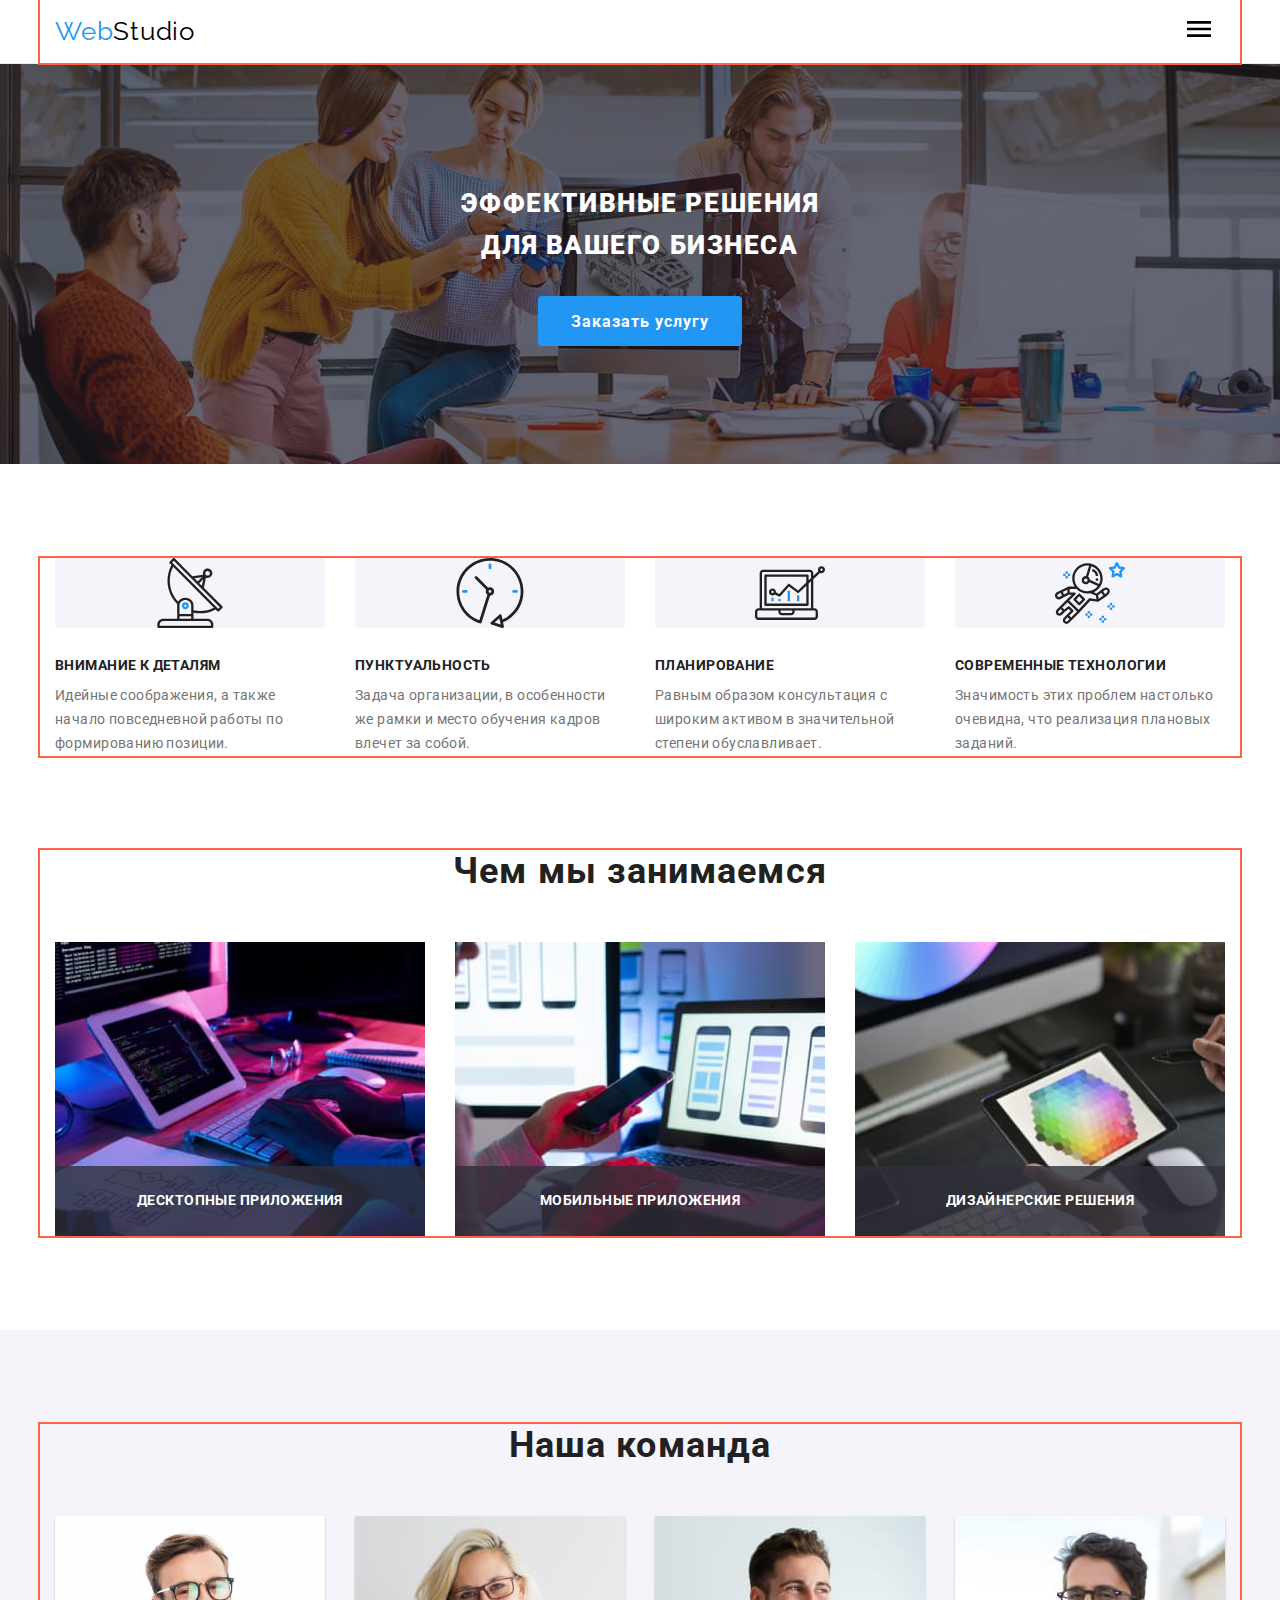
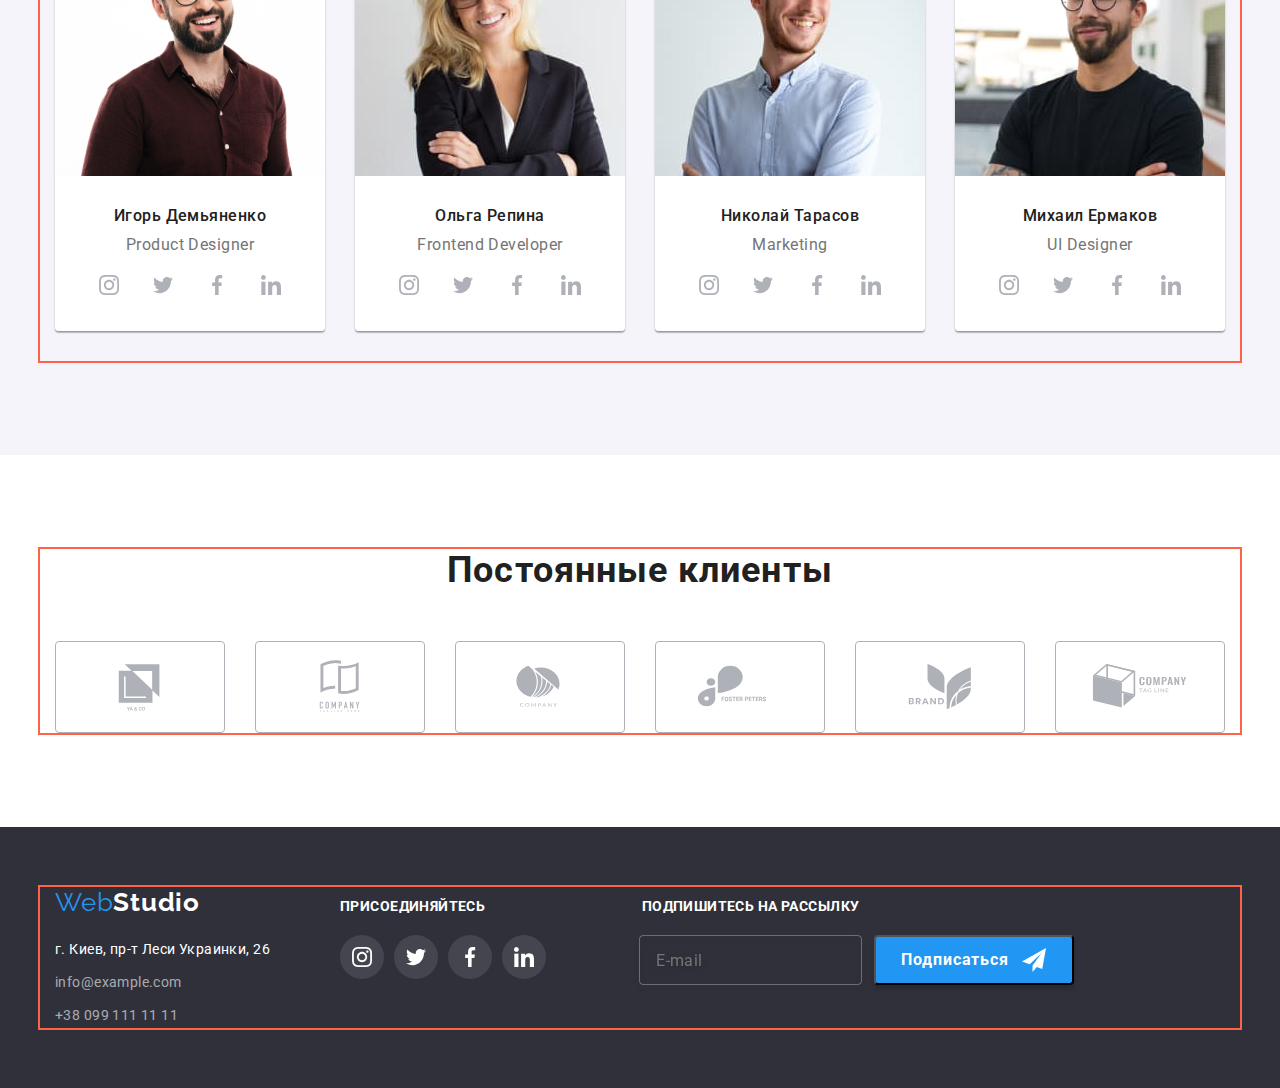
==== commit b3d4165e: "осталась шапка табл и деск + все картинки" ====
--- a/index.html
+++ b/index.html
@@ -5,7 +5,7 @@
     <meta charset="UTF-8">
     <meta http-equiv="X-UA-Compatible" content="IE=edge">
     <meta name="viewport" content="width=device-width, initial-scale=1.0">
-    <title>Document</title>   
+    <title>Studio</title>   
     <link rel="preconnect" href="https://fonts.googleapis.com">
     <link rel="preconnect" href="https://fonts.gstatic.com" crossorigin>
     <link
@@ -57,8 +57,9 @@
             </div> -->
         </nav>
         
-        <div class="mob-menu">
-            <div class="container">
+        <div class="mob-menu is-hidden">
+            <div class="mob-container">
+                <div class="mob-menu-top">
             <button type="button" class="mob-menu-close"><svg class="mob-close-icon" width="40" height="40">
                         <use href="./images/icons/symbol-defs.svg#icon-close_40px">
                         </use>
@@ -74,14 +75,25 @@
                     <a href="" class="mob-nav-menu__link link">Контакты</a>
                 </li>
             </ul>
-    
-            <div class="mob-header-contacts">    
+            </div>
+            <div class="mob-menu-bottom">
+            <div class="mob-header-contacts">            
+                <a href="tel:+380961111111" class="mob-header-contacts__phone link">
+                    +38 096 111 11 11</a>
                 <a href="mailto:info@devstudio.com" class="mob-header-contacts__mail link">
                     info@devstudio.com</a>
-    
-                <a href="tel:+380961111111" class="mob-header-contacts__phone link">
-                    +38 096 111 11 11</a>
-            </div>    
+            </div>
+            <ul class="mob-soc-menu-list list">
+                <li class="mob-soc-item__item">
+                    <a href="" class="mob-soc-menu__link link">Instagram</a></li>
+                <li class="mob-soc-item__item">
+                    <a href="" class="mob-soc-menu__link link">Twitter</a></li>
+                <li class="mob-soc-item__item">
+                    <a href="" class="mob-soc-menu__link link">Facebook</a></li>
+                <li class="mob-soc-item__item">
+                    <a href="" class="mob-soc-menu__link link">LinkedIn</a></li>
+                </ul> 
+            </div>   
         </div>
         </div>
     </header>
@@ -501,15 +513,15 @@
     </footer> 
     <!-- <---------------- Модальное окно спрятано -------------------------------> 
 
-        <!-- <div class="modal-bcg is-hidden" data-modal>
+        <div class="modal-bcg is-hidden" data-modal>
             <div class="modal">
                 <button type="button" class="modal-close" data-modal-close><svg class="close-icon" width="20" height="20">
                         <use href="./images/icons/symbol-defs.svg#icon-close-black-18dp-2-1">
                         </use>
-                </svg></button>  -->
+                </svg></button> 
     <!-------------------Модальное окно содержание------------------------------>
 
-                <!-- <h2 class="modal-title">Оставьте свои данные, мы вам перезвоним</h2>
+                <h2 class="modal-title">Оставьте свои данные, мы вам перезвоним</h2>
                 <form class="modal-form-inputs">
                     <label class="modal-form-field">
                         <span class="modal-form-label">Имя</span>
@@ -552,7 +564,7 @@
                 <div class="modal-form-check">
                     <label class="modal-form-field">
                         <input type="checkbox" class="modal-form-check-input" name="agreement-conditions" placeholder=" "/>                        
-                        <span class="modal-form-agree">Соглашаюсь с рассылкой и принимаю<a class="treaty-link" href="">Условия
+                        <span class="modal-form-agree">Соглашаюсь с рассылкой и принимаю&#160;<a class="treaty-link" href="">Условия
                                 договора</a></span>
                     </label>
                 </div>  
@@ -567,9 +579,10 @@
                 </form>
                 
                           
-            </div> -->
+            </div> 
         </div>
     
     <script src="./js/modal.js"></script>
+    <script src="./js/menu.js"></script>
 </body>
 </html>
--- a/css/main.min.css
+++ b/css/main.min.css
@@ -1 +1 @@
-:root{--primary-text-color: #757575;--secondary-text-color: #212121;--tertiary-text-color: #ffffff;--accent-color: #2196f3;--timing-function: cubic-bezier(0.4, 0, 0.2, 1)}body{background-color:#fff;color:var(--primary-text-color);font-family:"Roboto",sans-serif}.list{list-style:none;padding:0px;margin:0px}.link{text-decoration:none}img{display:block;max-width:100%;height:auto}.container{width:100%;padding-left:15px;padding-right:15px;margin:0 auto;outline:2px solid tomato}@media screen and (min-width: 480px){.container{width:480px}}@media screen and (min-width: 480px)and (min-width: 768px){.container{width:768px}}@media screen and (min-width: 480px)and (min-width: 1200px){.container{width:1200px}}.header{background-color:var(--tertiary-text-color);border-bottom:1px solid #ececec}.header>.container{display:flex;align-items:center}.header__logo-web{padding-bottom:16px;padding-top:16px;color:var(--accent-color);font-family:Raleway;font-size:26px;line-height:1.19;letter-spacing:.03em}.header__logo-studio{padding-bottom:16px;padding-top:16px;color:#000;font-family:Raleway;font-size:26px;line-height:1.19;letter-spacing:.03em}.mob-menu{position:fixed;top:0;background-color:var(--tertiary-text-color);height:100vh;width:100vw;z-index:2;padding-top:10px;padding-bottom:10px}.mob-menu-open,.mob-menu-close{border:none;background-color:rgba(0,0,0,0);display:block;margin-left:auto}.mob-nav-menu{display:block}.mob-nav-menu .mob-nav-menu__item:not(:last-child){margin-bottom:32px}.mob-nav-menu .link.current{color:var(--accent-color)}.mob-nav-menu__link{transition-property:color;transition-duration:250ms;transition-timing-function:var(--timing-function);font-weight:500;font-size:40px;line-height:1.18;letter-spacing:.02em;color:var(--secondary-text-color);padding-top:32px;padding-bottom:32px}.mob-nav-menu__link:hover,.mob-nav-menu__link:focus{color:var(--accent-color)}.hero{max-width:1600px;margin:0 auto;padding-top:118px;padding-bottom:118px;text-align:center;background-color:#2f303a;background-image:linear-gradient(rgba(47, 48, 58, 0.4), rgba(47, 48, 58, 0.4)),url(../images/hero/hero-bg.jpg);background-position:center;background-repeat:no-repeat;background-size:cover}.hero__title{color:var(--tertiary-text-color);font-weight:900;font-size:26px;line-height:1.62;letter-spacing:.06em;text-transform:uppercase;margin-top:0px;margin-bottom:30px}.hero__button{transition-property:background-color;transition-duration:250ms;transition-timing-function:var(--timing-function);display:inline-block;padding:10px 32px;background-color:var(--accent-color);color:var(--tertiary-text-color);font-weight:700;font-size:16px;line-height:1.88;cursor:pointer;border:1px solid rgba(0,0,0,0);text-align:center;letter-spacing:.06em;min-width:200px;height:50px;border-radius:4px}.hero__button:hover,.hero__button:focus{background-color:#188ce8}.features{padding-top:60px;padding-bottom:60px}@media screen and (min-width: 1200px){.features{padding-top:94px;padding-bottom:94px}}.feature{display:flex;align-items:center;justify-content:center;background-color:#f5f4fa;border-radius:4px}.features__title{margin-top:0px;margin-bottom:0px}.each-feature__title{color:var(--secondary-text-color);font-weight:700;font-size:14px;line-height:1.14;letter-spacing:.03em;text-transform:uppercase;margin-bottom:10px;margin-top:30px}@media screen and (min-width: 768px){.features-menu{display:flex;flex-wrap:wrap}}@media screen and (min-width: 1200px){.features-menu{flex-wrap:nowrap}}@media screen and (max-width: 767px){.features-menu .features-menu__item:not(:last-child){margin-bottom:30px}}@media screen and (min-width: 768px)and (max-width: 1199px){.features-menu .features-menu__item{width:calc((100% - 30px)/2);margin-right:30px;margin-bottom:30px}.features-menu .features-menu__item:nth-child(2n){margin-right:0px}.features-menu .features-menu__item:nth-last-child(-n+2){margin-bottom:0px}}@media screen and (min-width: 1200px){.features-menu .features-menu__item{margin-bottom:0px;width:calc((100% - 0px)/1)}.features-menu .features-menu__item:not(:last-child){margin-right:30px}}.each-feature__item{font-size:14px;line-height:1.71;letter-spacing:.03em;margin-bottom:0px;margin-top:0px}@media screen and (max-width: 1199px){.what-are-we-doing{display:none}}@media screen and (min-width: 1200px){.what-are-we-doing{text-align:center;padding-bottom:94px}.what-are-we-doing-title{color:var(--secondary-text-color);font-weight:700;font-size:36px;line-height:1.17;letter-spacing:.03em;margin-top:0px;margin-bottom:50px}.what-are-we-doing-list{display:flex}.what-are-we-doing-list .item:not(:last-child){margin-right:30px}.what-are-we-doing-image{display:block}.what-are-we-doing-wrap{position:relative}.what-are-we-doing-sign{position:absolute;margin-bottom:0px;margin-top:0px;left:0;bottom:0;align-items:center;padding-top:27px;padding-bottom:27px;font-weight:700;font-size:14px;line-height:1.14;text-align:center;letter-spacing:.03em;text-transform:uppercase;background-color:rgba(47,48,58,.8);width:100%;height:70px;color:var(--tertiary-text-color)}}.our-team{text-align:center;background-color:#f5f4fa;padding-bottom:60px;padding-top:60px}@media screen and (min-width: 1200px){.our-team{padding-bottom:94px;padding-top:94px}}.our-team-title,.regular-clients-title{color:var(--secondary-text-color);font-weight:700;font-size:28px;line-height:1.18;letter-spacing:.03em;margin-top:0px;margin-bottom:30px}@media screen and (min-width: 1200px){.our-team-title,.regular-clients-title{font-size:36px;line-height:1.17;margin-bottom:50px}}.team-image{width:100%}@media screen and (min-width: 768px){.our-team-list{display:flex;flex-wrap:wrap}}@media screen and (min-width: 1200px){.our-team-list{flex-wrap:nowrap}}.our-team-list .item{box-shadow:0px 1px 3px rgba(0,0,0,.12),0px 1px 1px rgba(0,0,0,.14),0px 2px 1px rgba(0,0,0,.2);border-radius:0px 0px 4px 4px}.our-team-list .item:not(:last-child){margin-bottom:30px}@media screen and (min-width: 768px){.our-team-list .item{width:calc((100% - 30px)/2);margin-right:30px;margin-bottom:30px}.our-team-list .item:nth-child(2n){margin-right:0px}}@media screen and (min-width: 1200px){.our-team-list .item{margin-bottom:30px}.our-team-list .item:not(:last-child){margin-right:30px}}.our-team-sign{padding-top:30px;padding-bottom:24px;background-color:var(--tertiary-text-color);border-radius:0px 0px 4px 4px}.our-team-name{color:var(--secondary-text-color);font-weight:500;font-size:16px;line-height:1.19;letter-spacing:.03em;margin-top:0px;margin-bottom:10px}.our-team-spec{font-size:16px;line-height:1.19;letter-spacing:.03em;margin-top:0px;margin-bottom:9px}.team-spec-soc-list{display:flex;justify-content:center}.team-spec-soc-item+.team-spec-soc-item{margin-left:10px}.team-spec-soc-link{transition-property:background-color;transition-duration:250ms;transition-timing-function:var(--timing-function);display:flex;align-items:center;justify-content:center;width:44px;height:44px;border-radius:50%}.team-spec-soc-link .team-spec-soc-icon{transition-property:fill;transition-duration:250ms;transition-timing-function:var(--timing-function)}.team-spec-soc-icon{fill:#afb1b8}.team-spec-soc-link:hover,.team-spec-soc-link:focus{background-color:var(--accent-color)}.team-spec-soc-link:hover .team-spec-soc-icon,.team-spec-soc-link:hover .team-spec-soc-icon,.team-spec-soc-link:focus .team-spec-soc-icon,.team-spec-soc-link:focus .team-spec-soc-icon{fill:var(--tertiary-text-color)}.regular-clients{text-align:center;padding-bottom:60px;padding-top:60px}@media screen and (min-width: 1200px){.regular-clients{padding-bottom:94px;padding-top:94px}}.regular-clients-list{display:flex;flex-wrap:wrap;justify-content:center}@media screen and (min-width: 1200px){.regular-clients-list{flex-wrap:nowrap}}.regular-clients-link{transition-property:border-color;transition-duration:250ms;transition-timing-function:var(--timing-function);display:flex;align-items:center;justify-content:center;color:#afb1b8;border:1px solid #afb1b8;border-radius:4px;height:92px}.regular-clients-link .regular-clients-icon{transition-property:fill;transition-duration:250ms;transition-timing-function:var(--timing-function)}@media screen and (min-width: 1200px){.regular-clients-item+.regular-clients-item{margin-left:30px}}@media screen and (max-width: 767px){.regular-clients-item{width:calc((100% - 30px)/2);margin-right:30px;margin-bottom:30px}.regular-clients-item:nth-child(2n){margin-right:0px}.regular-clients-item:nth-last-child(-n+2){margin-bottom:0px}}@media screen and (min-width: 768px)and (max-width: 1199px){.regular-clients-item{width:calc((100% - 60px)/3);margin-right:30px;margin-bottom:30px}.regular-clients-item:nth-child(3n){margin-right:0px}.regular-clients-item:nth-last-child(-n+3){margin-bottom:0px}}@media screen and (min-width: 1200px){.regular-clients-item{width:calc((100% - 0px)/1)}}.regular-clients-icon{fill:#afb1b8}.regular-clients-link:hover,.regular-clients-link:focus{cursor:pointer;border-color:var(--accent-color)}.regular-clients-link:hover .regular-clients-icon,.regular-clients-link:hover .regular-clients-icon,.regular-clients-link:focus .regular-clients-icon,.regular-clients-link:focus .regular-clients-icon{fill:var(--accent-color)}.footer{background-color:#2f303a;padding-top:60px;padding-bottom:60px}.logo-web-footer{color:var(--accent-color);font-family:Raleway;font-weight:700px;font-size:26px;line-height:1.19;letter-spacing:.03em}.logo-studio-foot{color:var(--tertiary-text-color);font-family:"Raleway";font-weight:700;font-size:26px;line-height:1.19;letter-spacing:.03em}@media screen and (min-width: 768px){.footer-list{display:flex;flex-wrap:wrap;text-align:center;margin-top:0px;margin-bottom:0px}}@media screen and (max-width: 767px){.first-footer-list{text-align:center}}@media screen and (min-width: 768px){.first-footer-list{display:flex;flex-direction:column;margin-right:165px;margin-left:76px}}@media screen and (min-width: 1200px){.first-footer-list{text-align:start;margin-right:70px;margin-left:0px}}.adress{color:var(--tertiary-text-color);font-style:normal;font-size:14px;line-height:1.71;letter-spacing:.03em;margin-top:20px;margin-bottom:9px}.footer-contacts .mail,.footer-contacts .phone{display:block;transition-property:color;transition-duration:250ms;transition-timing-function:var(--timing-function);font-size:14px;line-height:1.71;letter-spacing:.03em;color:rgba(255,255,255,.6)}.footer-contacts .mail:hover,.footer-contacts .mail:focus,.footer-contacts .phone:hover,.footer-contacts .phone:focus{color:var(--accent-color)}.mail{margin-bottom:9px}.second-footer-list-title{text-align:center;color:var(--tertiary-text-color);font-weight:700;font-size:14px;line-height:1.14;letter-spacing:.03em;text-transform:uppercase;margin-top:60px;margin-bottom:20px}@media screen and (min-width: 768px){.second-footer-list-title{margin-top:5px}}@media screen and (min-width: 1200px){.second-footer-list-title{margin-top:12px;text-align:start}}.our-soc-links-list{display:flex;justify-content:center}.our-soc-link{transition-property:background-color;transition-duration:250ms;transition-timing-function:var(--timing-function);display:flex;width:44px;height:44px;border-radius:50%;background-color:rgba(255,255,255,.1);align-items:center;justify-content:center}.our-soc-link:hover,.our-soc-link:focus{background-color:var(--accent-color)}.our-soc-item+.our-soc-item{margin-left:10px}.our-soc-icon{fill:var(--tertiary-text-color)}@media screen and (min-width: 768px)and (max-width: 1199px){.third-footer-list{display:block;width:450px;margin-left:166px}}@media screen and (min-width: 1200px){.third-footer-list{display:flex;margin-left:93px}}.form-emeil-label{display:block;text-align:center;font-weight:700;font-size:14px;line-height:1.14;letter-spacing:.03em;text-transform:uppercase;margin-top:60px;margin-bottom:20px;color:var(--tertiary-text-color)}@media screen and (min-width: 1200px){.form-emeil-label{margin-top:12px}}.form-emeil-input{margin-bottom:20px;padding-left:16px;align-items:center;width:100%;height:50px;border:1px solid rgba(255,255,255,.3);font-size:16px;line-height:1.25;align-items:center;letter-spacing:.03em;color:rgba(255,255,255,.6);filter:drop-shadow(0px 4px 4px rgba(0, 0, 0, 0.15));border-radius:4px;background-color:rgba(0,0,0,0)}.form-submit-footer-lable{display:flex;justify-content:center}.form-submit-btn{width:200px;height:50px;font-weight:700;font-size:16px;line-height:1.88;padding-left:0;padding-right:38px;letter-spacing:.06em;color:var(--tertiary-text-color);background:var(--accent-color);box-shadow:0px 4px 4px rgba(0,0,0,.15);border-radius:4px;outline:rgba(0,0,0,0)}.submit-btn{position:relative}@media screen and (min-width: 1200px){.submit-btn{margin-top:48px;margin-left:12px}}.form-submit-footer-icon{position:absolute;bottom:13px;right:28px}.portfolio{padding-top:94px;padding-bottom:94px}.portfolio-title{margin-top:0px;margin-bottom:50px}button{font:inherit}.filter-buttons{display:flex;justify-content:center}.filter-buttons .item:not(:last-child){margin-right:8px}.filter-button{transition-property:background-color,box-shadow;transition-duration:250ms;transition-timing-function:var(--timing-function);padding-left:22px;padding-right:22px;height:38px;cursor:pointer;font-weight:500;font-size:16px;line-height:1.62;text-align:center;letter-spacing:.03em;color:var(--secondary-text-color);background:#f5f4fa;border-radius:4px;border:0}.filter-button:hover,.filter-button:focus{color:var(--tertiary-text-color);background-color:var(--accent-color);box-shadow:0px 3px 1px rgba(0,0,0,.1),0px 1px 2px rgba(0,0,0,.08),0px 2px 2px rgba(0,0,0,.12)}.our-projects{display:flex;flex-wrap:wrap}.our-projects .item{transition-property:box-shadow;transition-duration:250ms;transition-timing-function:var(--timing-function);width:calc((100% - 60px)/3);margin-right:30px;margin-bottom:30px;cursor:pointer}.our-projects .item:nth-child(3n){margin-right:0px}.our-projects .item:nth-last-child(-n+3){margin-bottom:0px}.our-projects .item:hover{box-shadow:0px 1px 1px rgba(0,0,0,.12),0px 4px 4px rgba(0,0,0,.06),1px 4px 6px rgba(0,0,0,.16)}.our-projects .item:hover .our-projects-cover-text{transform:translateY(0)}.image-of-project{display:block}.our-projects-wrap{display:flex;position:relative;overflow:hidden}.our-projects-cover-text{position:absolute;width:100%;height:100%;top:0px;left:0px;margin-top:0px;margin-bottom:0px;padding:63px 24px;font-size:18px;line-height:1.56;letter-spacing:.03em;color:var(--tertiary-text-color);background-color:rgba(33,150,243,.9);transform:translateY(100%);transition:transform 250ms var(--timing-function)}.project-sign{padding-top:20px;padding-right:24px;padding-bottom:20px;padding-left:24px;border-right:1px solid #eee;border-bottom:1px solid #eee;border-left:1px solid #eee}.our-project-name{margin-top:0px;margin-bottom:0px;color:var(--secondary-text-color);font-weight:700;font-size:18px;line-height:2;letter-spacing:.06em}.our-project-id{margin-top:0px;margin-bottom:0px;font-size:16px;line-height:1.89;letter-spacing:.03em}.modal-close{position:absolute;top:8px;right:8px;display:flex;align-items:center;justify-content:center;width:30px;height:30px;border-radius:50%;border:1px solid rgba(0,0,0,.1);background-color:var(--tertiary-text-color)}.modal-close:hover,.modal-close:focus{fill:var(--accent-color)}.modal-bcg{position:fixed;top:0;width:100%;height:100%;background:rgba(0,0,0,.2);opacity:1;transition:opacity 250ms,visibility 250ms var(--timing-function)}.modal{position:absolute;top:50%;left:50%;transform:translate(-50%, -50%) scale(1);width:528px;min-height:581px;background:var(--tertiary-text-color);box-shadow:0px 1px 3px rgba(0,0,0,.12),0px 1px 1px rgba(0,0,0,.14),0px 2px 1px rgba(0,0,0,.2);border-radius:4px;transition:transform 250ms}.modal-title{margin:40px 40px 12px 40px;font-weight:700;font-size:20px;line-height:1.15;text-align:center;letter-spacing:.03em;color:#212121}textarea{resize:none}.modal-form-inputs{display:flex;flex-direction:column;width:448px;height:342px;margin-left:auto;margin-right:auto}.modal-form-inputs .modal-form-field:nth-child(-n+3){margin-bottom:10px}.input-wrap{position:relative}.modal-form-label{display:block;font-size:12px;line-height:1.17;letter-spacing:.01em;margin-bottom:4px}.modal-form-input{padding-left:42px;width:100%;height:40px;border:1px solid rgba(33,33,33,.2);background-color:rgba(0,0,0,0);border-radius:4px;outline:none}.modal-form-input:focus,.modal-form-input:focus+.modal-icon{border-color:var(--accent-color);fill:var(--accent-color)}.modal-form-coment{display:block;margin-bottom:4px;font-size:12px;line-height:1.17;letter-spacing:.01em}.modal-text-area{width:100%;height:120px;border:1px solid rgba(33,33,33,.2);border-radius:4px;outline:none}.modal-text-area:focus{border-color:var(--accent-color)}.modal-text-area::placeholder{font-size:12px;line-height:14px;letter-spacing:.01em;padding:12px 16px;color:rgba(117,117,117,.5)}.modal-icon{position:absolute;left:12px;top:50%;transform:translateY(-50%)}.modal-form-check{margin-left:auto;margin-right:auto;margin-top:20px;margin-bottom:30px}.modal-form-agree{display:flex;align-items:center;font-size:14px;line-height:1.71;letter-spacing:.03em}.modal-form-agree::before{content:" ";display:inline-block;align-items:center;width:16px;height:15px;border:2px solid;border-color:#212121;border-radius:3px;margin-right:7px}.modal-form-check-input{appearance:none;position:absolute}.modal-form-check-input:checked+.modal-form-agree::before{border-color:var(--accent-color);background-color:var(--accent-color);background-image:url("../images/icons/Vector.svg");background-size:contain;background-origin:border-box}.treaty-link{color:var(--accent-color);text-decoration:underline}.button-submit{display:block;margin-left:auto;margin-right:auto}.modal-form-submit-btn{transition-property:background-color;transition-duration:250ms;transition-timing-function:var(--timing-function);display:inline-block;padding:10px 55px;min-width:200px;height:50px;background-color:var(--accent-color);color:var(--tertiary-text-color);font-weight:700;font-size:16px;line-height:1.88;cursor:pointer;border:1px solid rgba(0,0,0,0);text-align:center;letter-spacing:.06em;border-radius:4px}.modal-form-submit-btn:hover,.modal-form-submit-btn:focus{background-color:#188ce8;box-shadow:0px 4px 4px rgba(0,0,0,.15)}.is-hidden{opacity:0;pointer-events:none;visibility:hidden}.modal-bcg.is-hidden .modal{transform:translate(-50%, -50%) scale(1.3)}/*# sourceMappingURL=main.min.css.map */+:root{--primary-text-color: #757575;--secondary-text-color: #212121;--tertiary-text-color: #ffffff;--accent-color: #2196f3;--timing-function: cubic-bezier(0.4, 0, 0.2, 1)}body{background-color:#fff;color:var(--primary-text-color);font-family:"Roboto",sans-serif}.list{list-style:none;padding:0px;margin:0px}.link{text-decoration:none}img{display:block;max-width:100%;height:auto}.container{width:100%;padding-left:15px;padding-right:15px;margin:0 auto;outline:2px solid tomato}@media screen and (min-width: 480px){.container{width:480px}}@media screen and (min-width: 480px)and (min-width: 768px){.container{width:768px}}@media screen and (min-width: 480px)and (min-width: 1200px){.container{width:1200px}}.mob-container{width:100%;padding-left:40px;padding-right:15px;padding-top:10px;padding-bottom:48px;margin:0 auto;outline:2px solid tomato}@media screen and (min-width: 480px){.mob-container{width:480px}}@media screen and (min-width: 480px)and (min-width: 768px){.mob-container{width:768px}}@media screen and (min-width: 480px)and (min-width: 1200px){.mob-container{width:1200px}}.header{background-color:var(--tertiary-text-color);border-bottom:1px solid #ececec}.header>.container{display:flex;align-items:center}.header__logo-web{padding-bottom:16px;padding-top:16px;color:var(--accent-color);font-family:Raleway;font-size:26px;line-height:1.19;letter-spacing:.03em}.header__logo-studio{padding-bottom:16px;padding-top:16px;color:#000;font-family:Raleway;font-size:26px;line-height:1.19;letter-spacing:.03em}.mob-menu{position:fixed;top:0;background-color:var(--tertiary-text-color);height:100vh;width:100vw;z-index:2}.mob-menu .mob-container{display:flex;flex-direction:column;height:100%;justify-content:space-between;overflow:hidden scroll}.mob-menu-open,.mob-menu-close{border:none;background-color:rgba(0,0,0,0);display:block;margin-left:auto}.mob-nav-menu{display:block}.mob-nav-menu .mob-nav-menu__item:not(:last-child){margin-bottom:32px}.mob-nav-menu .link.current{color:var(--accent-color)}.mob-nav-menu__link{transition-property:color;transition-duration:250ms;transition-timing-function:var(--timing-function);font-weight:500;font-size:40px;line-height:1.18;letter-spacing:.02em;color:var(--secondary-text-color)}.mob-nav-menu__link:hover,.mob-nav-menu__link:focus{color:var(--accent-color)}.mob-header-contacts .mob-header-contacts__mail,.mob-header-contacts .mob-header-contacts__phone{display:block;font-weight:500;letter-spacing:.02em}.mob-header-contacts .mob-header-contacts__phone{font-size:34px;line-height:1.18;color:var(--accent-color);margin-bottom:32px}.mob-header-contacts .mob-header-contacts__mail{font-size:24px;line-height:1.17;color:var(--primary-text-color);margin-bottom:64px}.mob-soc-menu-list{display:flex}.mob-soc-item__item:not(:last-child){padding-right:5px;border-right:1px solid rgba(33,33,33,.2)}.mob-soc-item__item:not(:first-child){padding-left:5px}.mob-soc-menu__link{font-weight:500;font-size:18px;line-height:1.22px;letter-spacing:.02em;color:var(--accent-color)}.hero{max-width:1600px;margin:0 auto;padding-top:118px;padding-bottom:118px;text-align:center;background-color:#2f303a;background-image:linear-gradient(rgba(47, 48, 58, 0.4), rgba(47, 48, 58, 0.4)),url(../images/hero/hero-bg.jpg);background-position:center;background-repeat:no-repeat;background-size:cover}.hero__title{color:var(--tertiary-text-color);font-weight:900;font-size:26px;line-height:1.62;letter-spacing:.06em;text-transform:uppercase;margin-top:0px;margin-bottom:30px}.hero__button{transition-property:background-color;transition-duration:250ms;transition-timing-function:var(--timing-function);display:inline-block;padding:10px 32px;background-color:var(--accent-color);color:var(--tertiary-text-color);font-weight:700;font-size:16px;line-height:1.88;cursor:pointer;border:1px solid rgba(0,0,0,0);text-align:center;letter-spacing:.06em;min-width:200px;height:50px;border-radius:4px}.hero__button:hover,.hero__button:focus{background-color:#188ce8}.features{padding-top:60px;padding-bottom:60px}@media screen and (min-width: 1200px){.features{padding-top:94px;padding-bottom:94px}}.feature{display:flex;align-items:center;justify-content:center;background-color:#f5f4fa;border-radius:4px}.features__title{margin-top:0px;margin-bottom:0px}.each-feature__title{color:var(--secondary-text-color);font-weight:700;font-size:14px;line-height:1.14;letter-spacing:.03em;text-transform:uppercase;margin-bottom:10px;margin-top:30px}@media screen and (min-width: 768px){.features-menu{display:flex;flex-wrap:wrap}}@media screen and (min-width: 1200px){.features-menu{flex-wrap:nowrap}}@media screen and (max-width: 767px){.features-menu .features-menu__item:not(:last-child){margin-bottom:30px}}@media screen and (min-width: 768px)and (max-width: 1199px){.features-menu .features-menu__item{width:calc((100% - 30px)/2);margin-right:30px;margin-bottom:30px}.features-menu .features-menu__item:nth-child(2n){margin-right:0px}.features-menu .features-menu__item:nth-last-child(-n+2){margin-bottom:0px}}@media screen and (min-width: 1200px){.features-menu .features-menu__item{margin-bottom:0px;width:calc((100% - 0px)/1)}.features-menu .features-menu__item:not(:last-child){margin-right:30px}}.each-feature__item{font-size:14px;line-height:1.71;letter-spacing:.03em;margin-bottom:0px;margin-top:0px}@media screen and (max-width: 1199px){.what-are-we-doing{display:none}}@media screen and (min-width: 1200px){.what-are-we-doing{text-align:center;padding-bottom:94px}.what-are-we-doing-title{color:var(--secondary-text-color);font-weight:700;font-size:36px;line-height:1.17;letter-spacing:.03em;margin-top:0px;margin-bottom:50px}.what-are-we-doing-list{display:flex}.what-are-we-doing-list .item:not(:last-child){margin-right:30px}.what-are-we-doing-image{display:block}.what-are-we-doing-wrap{position:relative}.what-are-we-doing-sign{position:absolute;margin-bottom:0px;margin-top:0px;left:0;bottom:0;align-items:center;padding-top:27px;padding-bottom:27px;font-weight:700;font-size:14px;line-height:1.14;text-align:center;letter-spacing:.03em;text-transform:uppercase;background-color:rgba(47,48,58,.8);width:100%;height:70px;color:var(--tertiary-text-color)}}.our-team{text-align:center;background-color:#f5f4fa;padding-bottom:60px;padding-top:60px}@media screen and (min-width: 1200px){.our-team{padding-bottom:94px;padding-top:94px}}.our-team-title,.regular-clients-title{color:var(--secondary-text-color);font-weight:700;font-size:28px;line-height:1.18;letter-spacing:.03em;margin-top:0px;margin-bottom:30px}@media screen and (min-width: 1200px){.our-team-title,.regular-clients-title{font-size:36px;line-height:1.17;margin-bottom:50px}}.team-image{width:100%}@media screen and (min-width: 768px){.our-team-list{display:flex;flex-wrap:wrap}}@media screen and (min-width: 1200px){.our-team-list{flex-wrap:nowrap}}.our-team-list .item{box-shadow:0px 1px 3px rgba(0,0,0,.12),0px 1px 1px rgba(0,0,0,.14),0px 2px 1px rgba(0,0,0,.2);border-radius:0px 0px 4px 4px}.our-team-list .item:not(:last-child){margin-bottom:30px}@media screen and (min-width: 768px){.our-team-list .item{width:calc((100% - 30px)/2);margin-right:30px;margin-bottom:30px}.our-team-list .item:nth-child(2n){margin-right:0px}}@media screen and (min-width: 1200px){.our-team-list .item{margin-bottom:30px}.our-team-list .item:not(:last-child){margin-right:30px}}.our-team-sign{padding-top:30px;padding-bottom:24px;background-color:var(--tertiary-text-color);border-radius:0px 0px 4px 4px}.our-team-name{color:var(--secondary-text-color);font-weight:500;font-size:16px;line-height:1.19;letter-spacing:.03em;margin-top:0px;margin-bottom:10px}.our-team-spec{font-size:16px;line-height:1.19;letter-spacing:.03em;margin-top:0px;margin-bottom:9px}.team-spec-soc-list{display:flex;justify-content:center}.team-spec-soc-item+.team-spec-soc-item{margin-left:10px}.team-spec-soc-link{transition-property:background-color;transition-duration:250ms;transition-timing-function:var(--timing-function);display:flex;align-items:center;justify-content:center;width:44px;height:44px;border-radius:50%}.team-spec-soc-link .team-spec-soc-icon{transition-property:fill;transition-duration:250ms;transition-timing-function:var(--timing-function)}.team-spec-soc-icon{fill:#afb1b8}.team-spec-soc-link:hover,.team-spec-soc-link:focus{background-color:var(--accent-color)}.team-spec-soc-link:hover .team-spec-soc-icon,.team-spec-soc-link:hover .team-spec-soc-icon,.team-spec-soc-link:focus .team-spec-soc-icon,.team-spec-soc-link:focus .team-spec-soc-icon{fill:var(--tertiary-text-color)}.regular-clients{text-align:center;padding-bottom:60px;padding-top:60px}@media screen and (min-width: 1200px){.regular-clients{padding-bottom:94px;padding-top:94px}}.regular-clients-list{display:flex;flex-wrap:wrap;justify-content:center}@media screen and (min-width: 1200px){.regular-clients-list{flex-wrap:nowrap}}.regular-clients-link{transition-property:border-color;transition-duration:250ms;transition-timing-function:var(--timing-function);display:flex;align-items:center;justify-content:center;color:#afb1b8;border:1px solid #afb1b8;border-radius:4px;height:92px}.regular-clients-link .regular-clients-icon{transition-property:fill;transition-duration:250ms;transition-timing-function:var(--timing-function)}@media screen and (min-width: 1200px){.regular-clients-item+.regular-clients-item{margin-left:30px}}@media screen and (max-width: 767px){.regular-clients-item{width:calc((100% - 30px)/2);margin-right:30px;margin-bottom:30px}.regular-clients-item:nth-child(2n){margin-right:0px}.regular-clients-item:nth-last-child(-n+2){margin-bottom:0px}}@media screen and (min-width: 768px)and (max-width: 1199px){.regular-clients-item{width:calc((100% - 60px)/3);margin-right:30px;margin-bottom:30px}.regular-clients-item:nth-child(3n){margin-right:0px}.regular-clients-item:nth-last-child(-n+3){margin-bottom:0px}}@media screen and (min-width: 1200px){.regular-clients-item{width:calc((100% - 0px)/1)}}.regular-clients-icon{fill:#afb1b8}.regular-clients-link:hover,.regular-clients-link:focus{cursor:pointer;border-color:var(--accent-color)}.regular-clients-link:hover .regular-clients-icon,.regular-clients-link:hover .regular-clients-icon,.regular-clients-link:focus .regular-clients-icon,.regular-clients-link:focus .regular-clients-icon{fill:var(--accent-color)}.footer{background-color:#2f303a;padding-top:60px;padding-bottom:60px}.logo-web-footer{color:var(--accent-color);font-family:Raleway;font-weight:700px;font-size:26px;line-height:1.19;letter-spacing:.03em}.logo-studio-foot{color:var(--tertiary-text-color);font-family:"Raleway";font-weight:700;font-size:26px;line-height:1.19;letter-spacing:.03em}@media screen and (min-width: 768px){.footer-list{display:flex;flex-wrap:wrap;text-align:center;margin-top:0px;margin-bottom:0px}}@media screen and (max-width: 767px){.first-footer-list{text-align:center}}@media screen and (min-width: 768px){.first-footer-list{display:flex;flex-direction:column;margin-right:165px;margin-left:76px}}@media screen and (min-width: 1200px){.first-footer-list{text-align:start;margin-right:70px;margin-left:0px}}.adress{color:var(--tertiary-text-color);font-style:normal;font-size:14px;line-height:1.71;letter-spacing:.03em;margin-top:20px;margin-bottom:9px}.footer-contacts .mail,.footer-contacts .phone{display:block;transition-property:color;transition-duration:250ms;transition-timing-function:var(--timing-function);font-size:14px;line-height:1.71;letter-spacing:.03em;color:rgba(255,255,255,.6)}.footer-contacts .mail:hover,.footer-contacts .mail:focus,.footer-contacts .phone:hover,.footer-contacts .phone:focus{color:var(--accent-color)}.mail{margin-bottom:9px}.second-footer-list-title{text-align:center;color:var(--tertiary-text-color);font-weight:700;font-size:14px;line-height:1.14;letter-spacing:.03em;text-transform:uppercase;margin-top:60px;margin-bottom:20px}@media screen and (min-width: 768px){.second-footer-list-title{margin-top:5px}}@media screen and (min-width: 1200px){.second-footer-list-title{margin-top:12px;text-align:start}}.our-soc-links-list{display:flex;justify-content:center}.our-soc-link{transition-property:background-color;transition-duration:250ms;transition-timing-function:var(--timing-function);display:flex;width:44px;height:44px;border-radius:50%;background-color:rgba(255,255,255,.1);align-items:center;justify-content:center}.our-soc-link:hover,.our-soc-link:focus{background-color:var(--accent-color)}.our-soc-item+.our-soc-item{margin-left:10px}.our-soc-icon{fill:var(--tertiary-text-color)}@media screen and (min-width: 768px)and (max-width: 1199px){.third-footer-list{display:block;width:450px;margin-left:166px}}@media screen and (min-width: 1200px){.third-footer-list{display:flex;margin-left:93px}}.form-emeil-label{display:block;text-align:center;font-weight:700;font-size:14px;line-height:1.14;letter-spacing:.03em;text-transform:uppercase;margin-top:60px;margin-bottom:20px;color:var(--tertiary-text-color)}@media screen and (min-width: 1200px){.form-emeil-label{margin-top:12px}}.form-emeil-input{margin-bottom:20px;padding-left:16px;align-items:center;width:100%;height:50px;border:1px solid rgba(255,255,255,.3);font-size:16px;line-height:1.25;align-items:center;letter-spacing:.03em;color:rgba(255,255,255,.6);filter:drop-shadow(0px 4px 4px rgba(0, 0, 0, 0.15));border-radius:4px;background-color:rgba(0,0,0,0)}.form-submit-footer-lable{display:flex;justify-content:center}.form-submit-btn{width:200px;height:50px;font-weight:700;font-size:16px;line-height:1.88;padding-left:0;padding-right:38px;letter-spacing:.06em;color:var(--tertiary-text-color);background:var(--accent-color);box-shadow:0px 4px 4px rgba(0,0,0,.15);border-radius:4px;outline:rgba(0,0,0,0)}.submit-btn{position:relative}@media screen and (min-width: 1200px){.submit-btn{margin-top:48px;margin-left:12px}}.form-submit-footer-icon{position:absolute;bottom:13px;right:28px}.portfolio{padding-top:94px;padding-bottom:94px}.portfolio-title{margin-top:0px;margin-bottom:50px}button{font:inherit}.filter-buttons{display:flex;justify-content:center}.filter-buttons .item:not(:last-child){margin-right:8px}.filter-button{transition-property:background-color,box-shadow;transition-duration:250ms;transition-timing-function:var(--timing-function);padding-left:22px;padding-right:22px;height:38px;cursor:pointer;font-weight:500;font-size:16px;line-height:1.62;text-align:center;letter-spacing:.03em;color:var(--secondary-text-color);background:#f5f4fa;border-radius:4px;border:0}.filter-button:hover,.filter-button:focus{color:var(--tertiary-text-color);background-color:var(--accent-color);box-shadow:0px 3px 1px rgba(0,0,0,.1),0px 1px 2px rgba(0,0,0,.08),0px 2px 2px rgba(0,0,0,.12)}.our-projects{display:flex;flex-wrap:wrap}.our-projects .item{transition-property:box-shadow;transition-duration:250ms;transition-timing-function:var(--timing-function);width:calc((100% - 60px)/3);margin-right:30px;margin-bottom:30px;cursor:pointer}.our-projects .item:nth-child(3n){margin-right:0px}.our-projects .item:nth-last-child(-n+3){margin-bottom:0px}.our-projects .item:hover{box-shadow:0px 1px 1px rgba(0,0,0,.12),0px 4px 4px rgba(0,0,0,.06),1px 4px 6px rgba(0,0,0,.16)}.our-projects .item:hover .our-projects-cover-text{transform:translateY(0)}.image-of-project{display:block}.our-projects-wrap{display:flex;position:relative;overflow:hidden}.our-projects-cover-text{position:absolute;width:100%;height:100%;top:0px;left:0px;margin-top:0px;margin-bottom:0px;padding:63px 24px;font-size:18px;line-height:1.56;letter-spacing:.03em;color:var(--tertiary-text-color);background-color:rgba(33,150,243,.9);transform:translateY(100%);transition:transform 250ms var(--timing-function)}.project-sign{padding-top:20px;padding-right:24px;padding-bottom:20px;padding-left:24px;border-right:1px solid #eee;border-bottom:1px solid #eee;border-left:1px solid #eee}.our-project-name{margin-top:0px;margin-bottom:0px;color:var(--secondary-text-color);font-weight:700;font-size:18px;line-height:2;letter-spacing:.06em}.our-project-id{margin-top:0px;margin-bottom:0px;font-size:16px;line-height:1.89;letter-spacing:.03em}.modal-close{position:absolute;top:8px;right:8px;display:flex;align-items:center;justify-content:center;width:30px;height:30px;border-radius:50%;border:1px solid rgba(0,0,0,.1);background-color:var(--tertiary-text-color)}.modal-close:hover,.modal-close:focus{fill:var(--accent-color)}.modal-bcg{position:fixed;top:0;width:100%;height:100%;background:rgba(0,0,0,.2);opacity:1;transition:opacity 250ms,visibility 250ms var(--timing-function)}.modal{position:absolute;top:50%;left:50%;transform:translate(-50%, -50%) scale(1);width:95vw;min-height:581px;background:var(--tertiary-text-color);box-shadow:0px 1px 3px rgba(0,0,0,.12),0px 1px 1px rgba(0,0,0,.14),0px 2px 1px rgba(0,0,0,.2);border-radius:4px;transition:transform 250ms;padding:40px}@media screen and (min-width: 480px){.modal{width:450px}}@media screen and (min-width: 1200px){.modal{width:528px}}.modal-title{margin-bottom:12px;margin-top:0px;font-weight:700;font-size:20px;line-height:1.15;text-align:center;letter-spacing:.03em;color:#212121}textarea{resize:none}.modal-form-inputs{display:flex;flex-direction:column;width:100%;height:342px}.modal-form-inputs .modal-form-field:nth-child(-n+3){margin-bottom:10px}.input-wrap{position:relative}.modal-form-label{display:block;font-size:12px;line-height:1.17;letter-spacing:.01em;margin-bottom:4px}.modal-form-input{padding-left:42px;width:100%;height:40px;border:1px solid rgba(33,33,33,.2);background-color:rgba(0,0,0,0);border-radius:4px;outline:none}.modal-form-input:focus,.modal-form-input:focus+.modal-icon{border-color:var(--accent-color);fill:var(--accent-color)}.modal-form-coment{display:block;margin-bottom:4px;font-size:12px;line-height:1.17;letter-spacing:.01em}.modal-text-area{width:100%;height:120px;border:1px solid rgba(33,33,33,.2);border-radius:4px;outline:none}.modal-text-area:focus{border-color:var(--accent-color)}.modal-text-area::placeholder{font-size:12px;line-height:14px;letter-spacing:.01em;padding:12px 16px;color:rgba(117,117,117,.5)}.modal-icon{position:absolute;left:12px;top:50%;transform:translateY(-50%)}.modal-form-check{margin-left:auto;margin-right:auto;margin-top:20px;margin-bottom:30px}.modal-form-agree{display:flex;align-items:center;font-size:9px;line-height:1.71;letter-spacing:.03em}@media screen and (min-width: 1200px){.modal-form-agree{font-size:14px}}@media screen and (min-width: 480px){.modal-form-agree{font-size:12px}}.modal-form-agree::before{content:" ";display:inline-block;align-items:center;width:16px;height:15px;border:2px solid;border-color:#212121;border-radius:3px;margin-right:7px}.modal-form-check-input{appearance:none;position:absolute}.modal-form-check-input:checked+.modal-form-agree::before{border-color:var(--accent-color);background-color:var(--accent-color);background-image:url("../images/icons/Vector.svg");background-size:contain;background-origin:border-box}.treaty-link{color:var(--accent-color);text-decoration:underline}.button-submit{display:flex;justify-content:center}.modal-form-submit-btn{transition-property:background-color;transition-duration:250ms;transition-timing-function:var(--timing-function);display:block;padding:10px 55px;min-width:200px;height:50px;background-color:var(--accent-color);color:var(--tertiary-text-color);font-weight:700;font-size:16px;line-height:1.88;cursor:pointer;border:1px solid rgba(0,0,0,0);text-align:center;letter-spacing:.06em;border-radius:4px}.modal-form-submit-btn:hover,.modal-form-submit-btn:focus{background-color:#188ce8;box-shadow:0px 4px 4px rgba(0,0,0,.15)}.is-hidden{opacity:0;pointer-events:none;visibility:hidden}.modal-bcg.is-hidden .modal{transform:translate(-50%, -50%) scale(1.3)}/*# sourceMappingURL=main.min.css.map */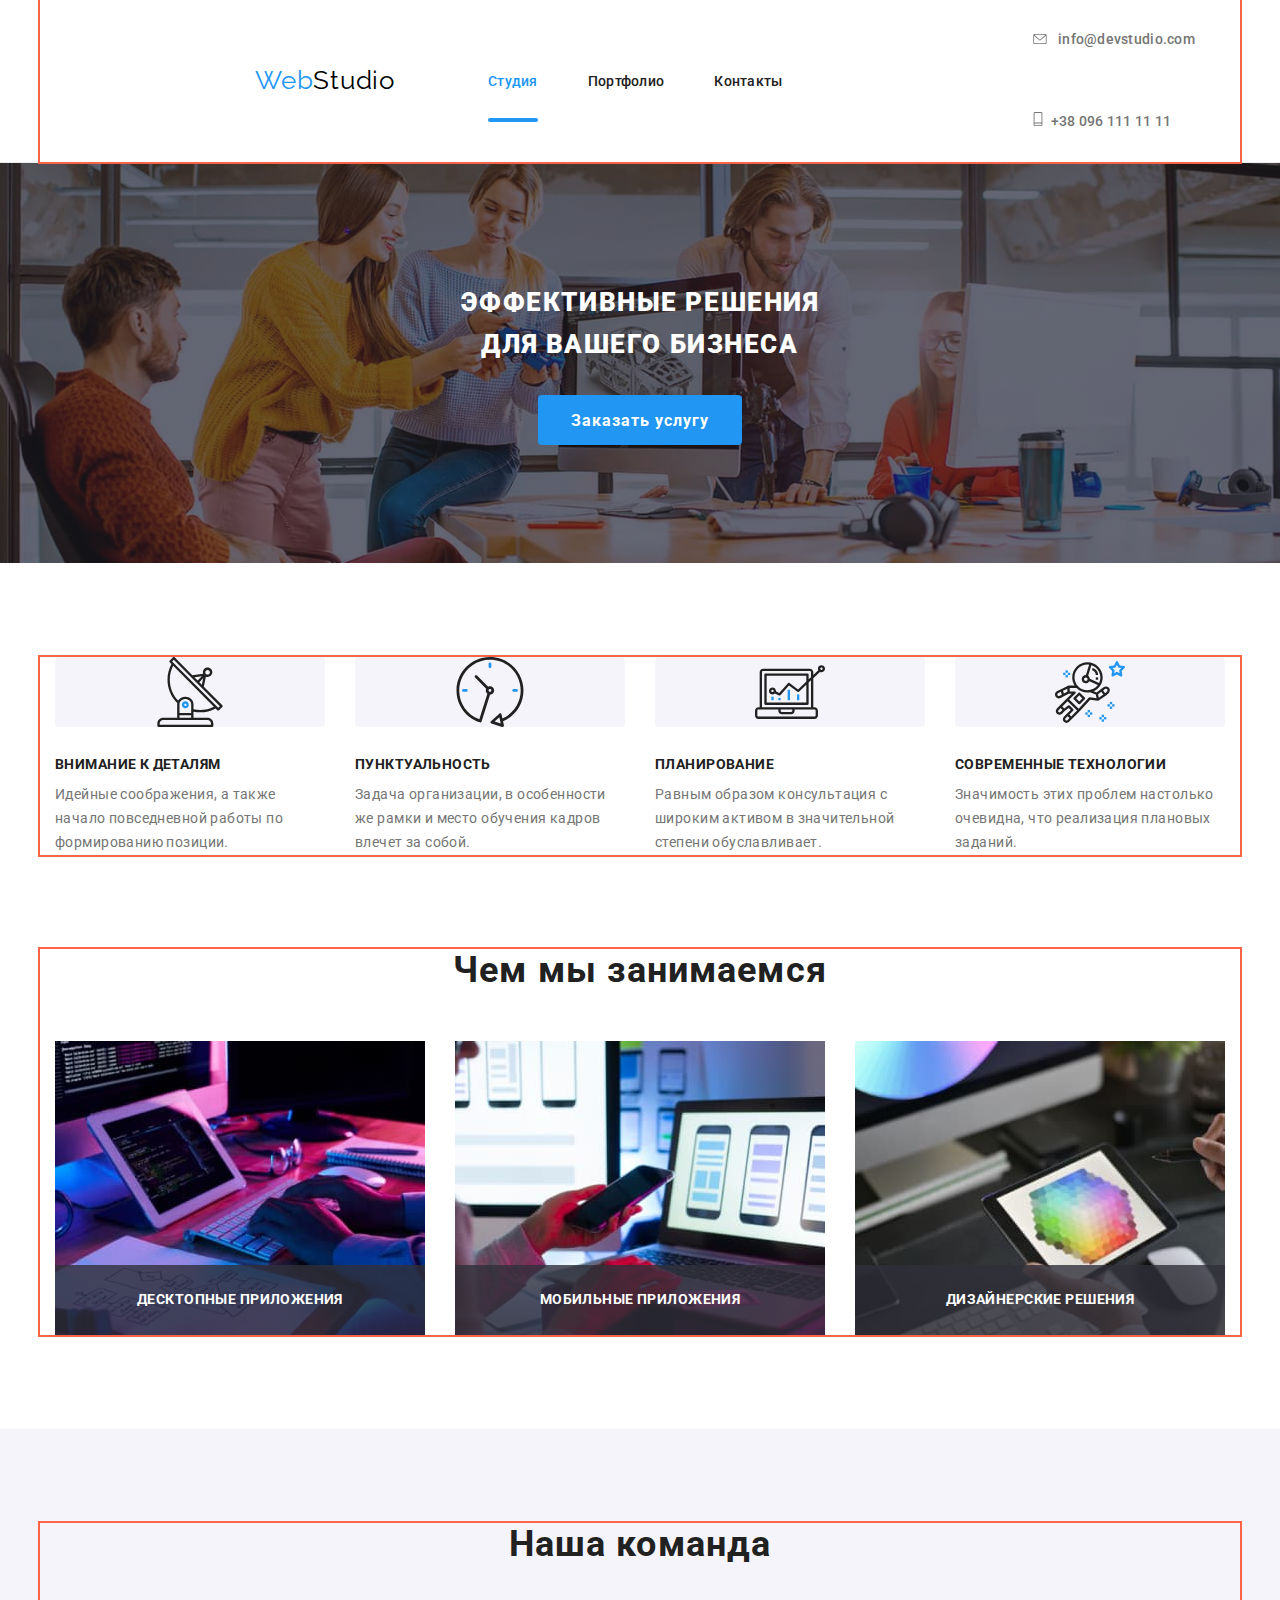
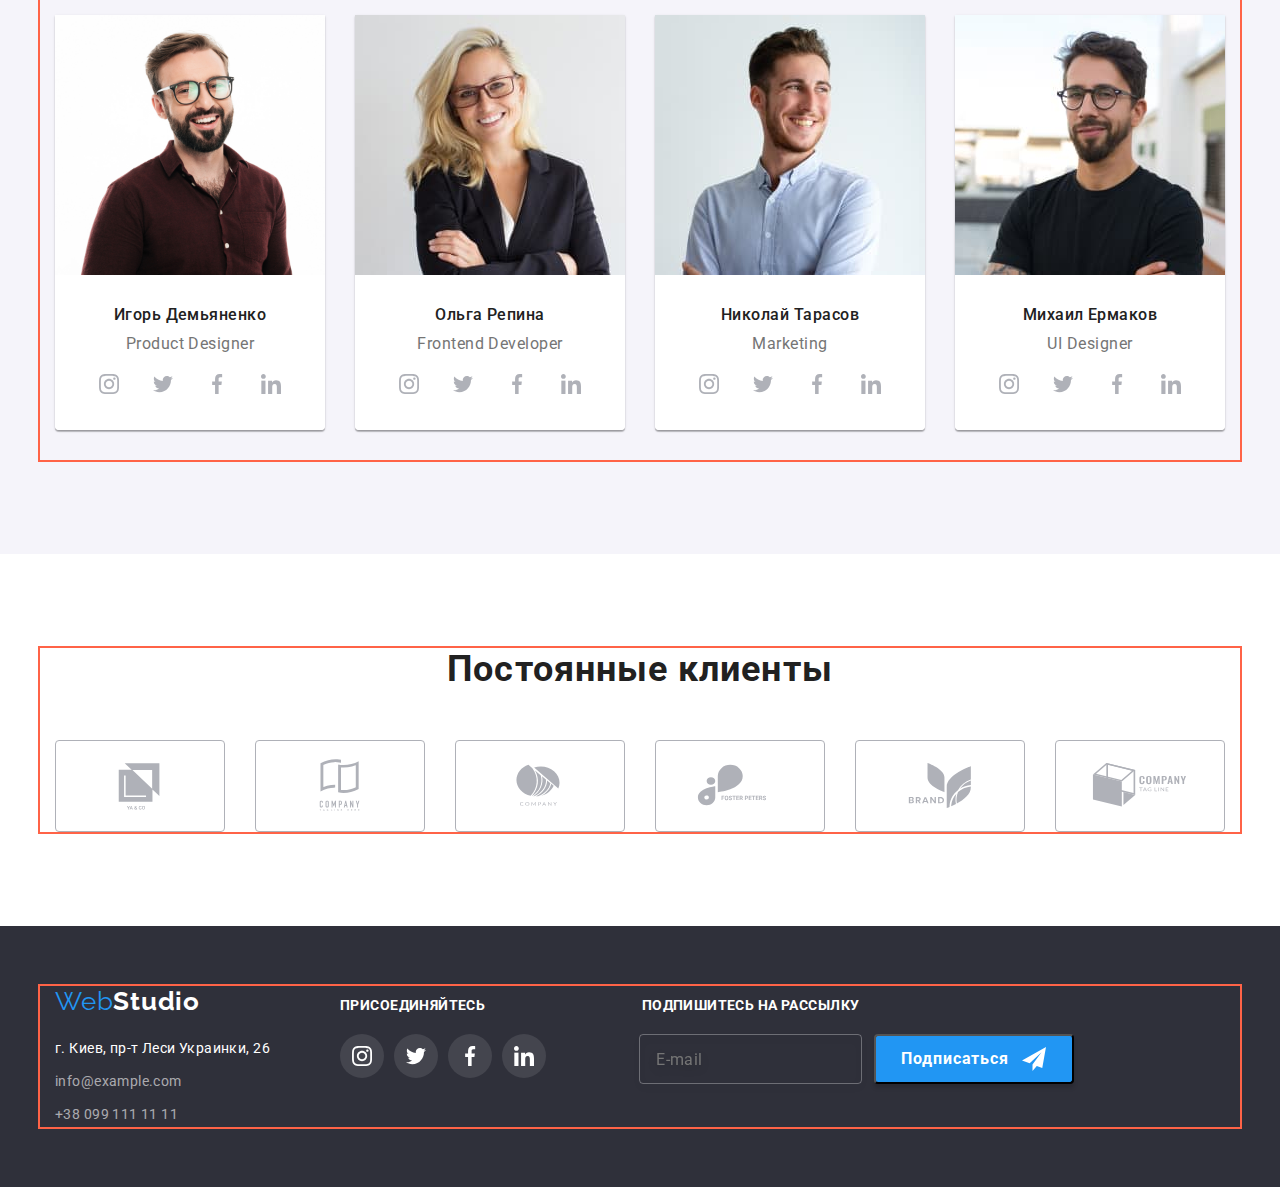
==== commit 3372c9ad: "война с контактами в хедере" ====
--- a/index.html
+++ b/index.html
@@ -26,7 +26,7 @@
                         </use>
                 </svg></button> 
                 
-                <!-- <ul class="nav-menu list">
+                <ul class="nav-menu list">
                 <li class="nav-menu__item">
                     <a href="./index.html" class="nav-menu__link link current">Студия</a>
                 </li>
@@ -39,9 +39,9 @@
             </ul>
     
             <div class="header-contacts">
-    
+                
                 <a href="mailto:info@devstudio.com" class="header-contacts__mail link">
-                    <svg class="header-contacts__icon" width="16" height="12">
+                    <svg class="header-contacts__mail-icon">
                         <use href="./images/icons/symbol-defs.svg#icon-envelope">
                         </use>
                     </svg>
@@ -49,12 +49,12 @@
                 </a>
     
                 <a href="tel:+380961111111" class="header-contacts__phone link">
-                    <svg class="header-contacts__icon" width="16" height="12">
+                    <svg class="header-contacts__phone-icon">
                         <use href="./images/icons/symbol-defs.svg#icon-phone-header">
                         </use>
                     </svg>+38 096 111 11 11
                 </a>
-            </div> -->
+            </div>
         </nav>
         
         <div class="mob-menu is-hidden">
--- a/css/main.min.css
+++ b/css/main.min.css
@@ -1 +1 @@
-:root{--primary-text-color: #757575;--secondary-text-color: #212121;--tertiary-text-color: #ffffff;--accent-color: #2196f3;--timing-function: cubic-bezier(0.4, 0, 0.2, 1)}body{background-color:#fff;color:var(--primary-text-color);font-family:"Roboto",sans-serif}.list{list-style:none;padding:0px;margin:0px}.link{text-decoration:none}img{display:block;max-width:100%;height:auto}.container{width:100%;padding-left:15px;padding-right:15px;margin:0 auto;outline:2px solid tomato}@media screen and (min-width: 480px){.container{width:480px}}@media screen and (min-width: 480px)and (min-width: 768px){.container{width:768px}}@media screen and (min-width: 480px)and (min-width: 1200px){.container{width:1200px}}.mob-container{width:100%;padding-left:40px;padding-right:15px;padding-top:10px;padding-bottom:48px;margin:0 auto;outline:2px solid tomato}@media screen and (min-width: 480px){.mob-container{width:480px}}@media screen and (min-width: 480px)and (min-width: 768px){.mob-container{width:768px}}@media screen and (min-width: 480px)and (min-width: 1200px){.mob-container{width:1200px}}.header{background-color:var(--tertiary-text-color);border-bottom:1px solid #ececec}.header>.container{display:flex;align-items:center}.header__logo-web{padding-bottom:16px;padding-top:16px;color:var(--accent-color);font-family:Raleway;font-size:26px;line-height:1.19;letter-spacing:.03em}.header__logo-studio{padding-bottom:16px;padding-top:16px;color:#000;font-family:Raleway;font-size:26px;line-height:1.19;letter-spacing:.03em}.mob-menu{position:fixed;top:0;background-color:var(--tertiary-text-color);height:100vh;width:100vw;z-index:2}.mob-menu .mob-container{display:flex;flex-direction:column;height:100%;justify-content:space-between;overflow:hidden scroll}.mob-menu-open,.mob-menu-close{border:none;background-color:rgba(0,0,0,0);display:block;margin-left:auto}.mob-nav-menu{display:block}.mob-nav-menu .mob-nav-menu__item:not(:last-child){margin-bottom:32px}.mob-nav-menu .link.current{color:var(--accent-color)}.mob-nav-menu__link{transition-property:color;transition-duration:250ms;transition-timing-function:var(--timing-function);font-weight:500;font-size:40px;line-height:1.18;letter-spacing:.02em;color:var(--secondary-text-color)}.mob-nav-menu__link:hover,.mob-nav-menu__link:focus{color:var(--accent-color)}.mob-header-contacts .mob-header-contacts__mail,.mob-header-contacts .mob-header-contacts__phone{display:block;font-weight:500;letter-spacing:.02em}.mob-header-contacts .mob-header-contacts__phone{font-size:34px;line-height:1.18;color:var(--accent-color);margin-bottom:32px}.mob-header-contacts .mob-header-contacts__mail{font-size:24px;line-height:1.17;color:var(--primary-text-color);margin-bottom:64px}.mob-soc-menu-list{display:flex}.mob-soc-item__item:not(:last-child){padding-right:5px;border-right:1px solid rgba(33,33,33,.2)}.mob-soc-item__item:not(:first-child){padding-left:5px}.mob-soc-menu__link{font-weight:500;font-size:18px;line-height:1.22px;letter-spacing:.02em;color:var(--accent-color)}.hero{max-width:1600px;margin:0 auto;padding-top:118px;padding-bottom:118px;text-align:center;background-color:#2f303a;background-image:linear-gradient(rgba(47, 48, 58, 0.4), rgba(47, 48, 58, 0.4)),url(../images/hero/hero-bg.jpg);background-position:center;background-repeat:no-repeat;background-size:cover}.hero__title{color:var(--tertiary-text-color);font-weight:900;font-size:26px;line-height:1.62;letter-spacing:.06em;text-transform:uppercase;margin-top:0px;margin-bottom:30px}.hero__button{transition-property:background-color;transition-duration:250ms;transition-timing-function:var(--timing-function);display:inline-block;padding:10px 32px;background-color:var(--accent-color);color:var(--tertiary-text-color);font-weight:700;font-size:16px;line-height:1.88;cursor:pointer;border:1px solid rgba(0,0,0,0);text-align:center;letter-spacing:.06em;min-width:200px;height:50px;border-radius:4px}.hero__button:hover,.hero__button:focus{background-color:#188ce8}.features{padding-top:60px;padding-bottom:60px}@media screen and (min-width: 1200px){.features{padding-top:94px;padding-bottom:94px}}.feature{display:flex;align-items:center;justify-content:center;background-color:#f5f4fa;border-radius:4px}.features__title{margin-top:0px;margin-bottom:0px}.each-feature__title{color:var(--secondary-text-color);font-weight:700;font-size:14px;line-height:1.14;letter-spacing:.03em;text-transform:uppercase;margin-bottom:10px;margin-top:30px}@media screen and (min-width: 768px){.features-menu{display:flex;flex-wrap:wrap}}@media screen and (min-width: 1200px){.features-menu{flex-wrap:nowrap}}@media screen and (max-width: 767px){.features-menu .features-menu__item:not(:last-child){margin-bottom:30px}}@media screen and (min-width: 768px)and (max-width: 1199px){.features-menu .features-menu__item{width:calc((100% - 30px)/2);margin-right:30px;margin-bottom:30px}.features-menu .features-menu__item:nth-child(2n){margin-right:0px}.features-menu .features-menu__item:nth-last-child(-n+2){margin-bottom:0px}}@media screen and (min-width: 1200px){.features-menu .features-menu__item{margin-bottom:0px;width:calc((100% - 0px)/1)}.features-menu .features-menu__item:not(:last-child){margin-right:30px}}.each-feature__item{font-size:14px;line-height:1.71;letter-spacing:.03em;margin-bottom:0px;margin-top:0px}@media screen and (max-width: 1199px){.what-are-we-doing{display:none}}@media screen and (min-width: 1200px){.what-are-we-doing{text-align:center;padding-bottom:94px}.what-are-we-doing-title{color:var(--secondary-text-color);font-weight:700;font-size:36px;line-height:1.17;letter-spacing:.03em;margin-top:0px;margin-bottom:50px}.what-are-we-doing-list{display:flex}.what-are-we-doing-list .item:not(:last-child){margin-right:30px}.what-are-we-doing-image{display:block}.what-are-we-doing-wrap{position:relative}.what-are-we-doing-sign{position:absolute;margin-bottom:0px;margin-top:0px;left:0;bottom:0;align-items:center;padding-top:27px;padding-bottom:27px;font-weight:700;font-size:14px;line-height:1.14;text-align:center;letter-spacing:.03em;text-transform:uppercase;background-color:rgba(47,48,58,.8);width:100%;height:70px;color:var(--tertiary-text-color)}}.our-team{text-align:center;background-color:#f5f4fa;padding-bottom:60px;padding-top:60px}@media screen and (min-width: 1200px){.our-team{padding-bottom:94px;padding-top:94px}}.our-team-title,.regular-clients-title{color:var(--secondary-text-color);font-weight:700;font-size:28px;line-height:1.18;letter-spacing:.03em;margin-top:0px;margin-bottom:30px}@media screen and (min-width: 1200px){.our-team-title,.regular-clients-title{font-size:36px;line-height:1.17;margin-bottom:50px}}.team-image{width:100%}@media screen and (min-width: 768px){.our-team-list{display:flex;flex-wrap:wrap}}@media screen and (min-width: 1200px){.our-team-list{flex-wrap:nowrap}}.our-team-list .item{box-shadow:0px 1px 3px rgba(0,0,0,.12),0px 1px 1px rgba(0,0,0,.14),0px 2px 1px rgba(0,0,0,.2);border-radius:0px 0px 4px 4px}.our-team-list .item:not(:last-child){margin-bottom:30px}@media screen and (min-width: 768px){.our-team-list .item{width:calc((100% - 30px)/2);margin-right:30px;margin-bottom:30px}.our-team-list .item:nth-child(2n){margin-right:0px}}@media screen and (min-width: 1200px){.our-team-list .item{margin-bottom:30px}.our-team-list .item:not(:last-child){margin-right:30px}}.our-team-sign{padding-top:30px;padding-bottom:24px;background-color:var(--tertiary-text-color);border-radius:0px 0px 4px 4px}.our-team-name{color:var(--secondary-text-color);font-weight:500;font-size:16px;line-height:1.19;letter-spacing:.03em;margin-top:0px;margin-bottom:10px}.our-team-spec{font-size:16px;line-height:1.19;letter-spacing:.03em;margin-top:0px;margin-bottom:9px}.team-spec-soc-list{display:flex;justify-content:center}.team-spec-soc-item+.team-spec-soc-item{margin-left:10px}.team-spec-soc-link{transition-property:background-color;transition-duration:250ms;transition-timing-function:var(--timing-function);display:flex;align-items:center;justify-content:center;width:44px;height:44px;border-radius:50%}.team-spec-soc-link .team-spec-soc-icon{transition-property:fill;transition-duration:250ms;transition-timing-function:var(--timing-function)}.team-spec-soc-icon{fill:#afb1b8}.team-spec-soc-link:hover,.team-spec-soc-link:focus{background-color:var(--accent-color)}.team-spec-soc-link:hover .team-spec-soc-icon,.team-spec-soc-link:hover .team-spec-soc-icon,.team-spec-soc-link:focus .team-spec-soc-icon,.team-spec-soc-link:focus .team-spec-soc-icon{fill:var(--tertiary-text-color)}.regular-clients{text-align:center;padding-bottom:60px;padding-top:60px}@media screen and (min-width: 1200px){.regular-clients{padding-bottom:94px;padding-top:94px}}.regular-clients-list{display:flex;flex-wrap:wrap;justify-content:center}@media screen and (min-width: 1200px){.regular-clients-list{flex-wrap:nowrap}}.regular-clients-link{transition-property:border-color;transition-duration:250ms;transition-timing-function:var(--timing-function);display:flex;align-items:center;justify-content:center;color:#afb1b8;border:1px solid #afb1b8;border-radius:4px;height:92px}.regular-clients-link .regular-clients-icon{transition-property:fill;transition-duration:250ms;transition-timing-function:var(--timing-function)}@media screen and (min-width: 1200px){.regular-clients-item+.regular-clients-item{margin-left:30px}}@media screen and (max-width: 767px){.regular-clients-item{width:calc((100% - 30px)/2);margin-right:30px;margin-bottom:30px}.regular-clients-item:nth-child(2n){margin-right:0px}.regular-clients-item:nth-last-child(-n+2){margin-bottom:0px}}@media screen and (min-width: 768px)and (max-width: 1199px){.regular-clients-item{width:calc((100% - 60px)/3);margin-right:30px;margin-bottom:30px}.regular-clients-item:nth-child(3n){margin-right:0px}.regular-clients-item:nth-last-child(-n+3){margin-bottom:0px}}@media screen and (min-width: 1200px){.regular-clients-item{width:calc((100% - 0px)/1)}}.regular-clients-icon{fill:#afb1b8}.regular-clients-link:hover,.regular-clients-link:focus{cursor:pointer;border-color:var(--accent-color)}.regular-clients-link:hover .regular-clients-icon,.regular-clients-link:hover .regular-clients-icon,.regular-clients-link:focus .regular-clients-icon,.regular-clients-link:focus .regular-clients-icon{fill:var(--accent-color)}.footer{background-color:#2f303a;padding-top:60px;padding-bottom:60px}.logo-web-footer{color:var(--accent-color);font-family:Raleway;font-weight:700px;font-size:26px;line-height:1.19;letter-spacing:.03em}.logo-studio-foot{color:var(--tertiary-text-color);font-family:"Raleway";font-weight:700;font-size:26px;line-height:1.19;letter-spacing:.03em}@media screen and (min-width: 768px){.footer-list{display:flex;flex-wrap:wrap;text-align:center;margin-top:0px;margin-bottom:0px}}@media screen and (max-width: 767px){.first-footer-list{text-align:center}}@media screen and (min-width: 768px){.first-footer-list{display:flex;flex-direction:column;margin-right:165px;margin-left:76px}}@media screen and (min-width: 1200px){.first-footer-list{text-align:start;margin-right:70px;margin-left:0px}}.adress{color:var(--tertiary-text-color);font-style:normal;font-size:14px;line-height:1.71;letter-spacing:.03em;margin-top:20px;margin-bottom:9px}.footer-contacts .mail,.footer-contacts .phone{display:block;transition-property:color;transition-duration:250ms;transition-timing-function:var(--timing-function);font-size:14px;line-height:1.71;letter-spacing:.03em;color:rgba(255,255,255,.6)}.footer-contacts .mail:hover,.footer-contacts .mail:focus,.footer-contacts .phone:hover,.footer-contacts .phone:focus{color:var(--accent-color)}.mail{margin-bottom:9px}.second-footer-list-title{text-align:center;color:var(--tertiary-text-color);font-weight:700;font-size:14px;line-height:1.14;letter-spacing:.03em;text-transform:uppercase;margin-top:60px;margin-bottom:20px}@media screen and (min-width: 768px){.second-footer-list-title{margin-top:5px}}@media screen and (min-width: 1200px){.second-footer-list-title{margin-top:12px;text-align:start}}.our-soc-links-list{display:flex;justify-content:center}.our-soc-link{transition-property:background-color;transition-duration:250ms;transition-timing-function:var(--timing-function);display:flex;width:44px;height:44px;border-radius:50%;background-color:rgba(255,255,255,.1);align-items:center;justify-content:center}.our-soc-link:hover,.our-soc-link:focus{background-color:var(--accent-color)}.our-soc-item+.our-soc-item{margin-left:10px}.our-soc-icon{fill:var(--tertiary-text-color)}@media screen and (min-width: 768px)and (max-width: 1199px){.third-footer-list{display:block;width:450px;margin-left:166px}}@media screen and (min-width: 1200px){.third-footer-list{display:flex;margin-left:93px}}.form-emeil-label{display:block;text-align:center;font-weight:700;font-size:14px;line-height:1.14;letter-spacing:.03em;text-transform:uppercase;margin-top:60px;margin-bottom:20px;color:var(--tertiary-text-color)}@media screen and (min-width: 1200px){.form-emeil-label{margin-top:12px}}.form-emeil-input{margin-bottom:20px;padding-left:16px;align-items:center;width:100%;height:50px;border:1px solid rgba(255,255,255,.3);font-size:16px;line-height:1.25;align-items:center;letter-spacing:.03em;color:rgba(255,255,255,.6);filter:drop-shadow(0px 4px 4px rgba(0, 0, 0, 0.15));border-radius:4px;background-color:rgba(0,0,0,0)}.form-submit-footer-lable{display:flex;justify-content:center}.form-submit-btn{width:200px;height:50px;font-weight:700;font-size:16px;line-height:1.88;padding-left:0;padding-right:38px;letter-spacing:.06em;color:var(--tertiary-text-color);background:var(--accent-color);box-shadow:0px 4px 4px rgba(0,0,0,.15);border-radius:4px;outline:rgba(0,0,0,0)}.submit-btn{position:relative}@media screen and (min-width: 1200px){.submit-btn{margin-top:48px;margin-left:12px}}.form-submit-footer-icon{position:absolute;bottom:13px;right:28px}.portfolio{padding-top:94px;padding-bottom:94px}.portfolio-title{margin-top:0px;margin-bottom:50px}button{font:inherit}.filter-buttons{display:flex;justify-content:center}.filter-buttons .item:not(:last-child){margin-right:8px}.filter-button{transition-property:background-color,box-shadow;transition-duration:250ms;transition-timing-function:var(--timing-function);padding-left:22px;padding-right:22px;height:38px;cursor:pointer;font-weight:500;font-size:16px;line-height:1.62;text-align:center;letter-spacing:.03em;color:var(--secondary-text-color);background:#f5f4fa;border-radius:4px;border:0}.filter-button:hover,.filter-button:focus{color:var(--tertiary-text-color);background-color:var(--accent-color);box-shadow:0px 3px 1px rgba(0,0,0,.1),0px 1px 2px rgba(0,0,0,.08),0px 2px 2px rgba(0,0,0,.12)}.our-projects{display:flex;flex-wrap:wrap}.our-projects .item{transition-property:box-shadow;transition-duration:250ms;transition-timing-function:var(--timing-function);width:calc((100% - 60px)/3);margin-right:30px;margin-bottom:30px;cursor:pointer}.our-projects .item:nth-child(3n){margin-right:0px}.our-projects .item:nth-last-child(-n+3){margin-bottom:0px}.our-projects .item:hover{box-shadow:0px 1px 1px rgba(0,0,0,.12),0px 4px 4px rgba(0,0,0,.06),1px 4px 6px rgba(0,0,0,.16)}.our-projects .item:hover .our-projects-cover-text{transform:translateY(0)}.image-of-project{display:block}.our-projects-wrap{display:flex;position:relative;overflow:hidden}.our-projects-cover-text{position:absolute;width:100%;height:100%;top:0px;left:0px;margin-top:0px;margin-bottom:0px;padding:63px 24px;font-size:18px;line-height:1.56;letter-spacing:.03em;color:var(--tertiary-text-color);background-color:rgba(33,150,243,.9);transform:translateY(100%);transition:transform 250ms var(--timing-function)}.project-sign{padding-top:20px;padding-right:24px;padding-bottom:20px;padding-left:24px;border-right:1px solid #eee;border-bottom:1px solid #eee;border-left:1px solid #eee}.our-project-name{margin-top:0px;margin-bottom:0px;color:var(--secondary-text-color);font-weight:700;font-size:18px;line-height:2;letter-spacing:.06em}.our-project-id{margin-top:0px;margin-bottom:0px;font-size:16px;line-height:1.89;letter-spacing:.03em}.modal-close{position:absolute;top:8px;right:8px;display:flex;align-items:center;justify-content:center;width:30px;height:30px;border-radius:50%;border:1px solid rgba(0,0,0,.1);background-color:var(--tertiary-text-color)}.modal-close:hover,.modal-close:focus{fill:var(--accent-color)}.modal-bcg{position:fixed;top:0;width:100%;height:100%;background:rgba(0,0,0,.2);opacity:1;transition:opacity 250ms,visibility 250ms var(--timing-function)}.modal{position:absolute;top:50%;left:50%;transform:translate(-50%, -50%) scale(1);width:95vw;min-height:581px;background:var(--tertiary-text-color);box-shadow:0px 1px 3px rgba(0,0,0,.12),0px 1px 1px rgba(0,0,0,.14),0px 2px 1px rgba(0,0,0,.2);border-radius:4px;transition:transform 250ms;padding:40px}@media screen and (min-width: 480px){.modal{width:450px}}@media screen and (min-width: 1200px){.modal{width:528px}}.modal-title{margin-bottom:12px;margin-top:0px;font-weight:700;font-size:20px;line-height:1.15;text-align:center;letter-spacing:.03em;color:#212121}textarea{resize:none}.modal-form-inputs{display:flex;flex-direction:column;width:100%;height:342px}.modal-form-inputs .modal-form-field:nth-child(-n+3){margin-bottom:10px}.input-wrap{position:relative}.modal-form-label{display:block;font-size:12px;line-height:1.17;letter-spacing:.01em;margin-bottom:4px}.modal-form-input{padding-left:42px;width:100%;height:40px;border:1px solid rgba(33,33,33,.2);background-color:rgba(0,0,0,0);border-radius:4px;outline:none}.modal-form-input:focus,.modal-form-input:focus+.modal-icon{border-color:var(--accent-color);fill:var(--accent-color)}.modal-form-coment{display:block;margin-bottom:4px;font-size:12px;line-height:1.17;letter-spacing:.01em}.modal-text-area{width:100%;height:120px;border:1px solid rgba(33,33,33,.2);border-radius:4px;outline:none}.modal-text-area:focus{border-color:var(--accent-color)}.modal-text-area::placeholder{font-size:12px;line-height:14px;letter-spacing:.01em;padding:12px 16px;color:rgba(117,117,117,.5)}.modal-icon{position:absolute;left:12px;top:50%;transform:translateY(-50%)}.modal-form-check{margin-left:auto;margin-right:auto;margin-top:20px;margin-bottom:30px}.modal-form-agree{display:flex;align-items:center;font-size:9px;line-height:1.71;letter-spacing:.03em}@media screen and (min-width: 1200px){.modal-form-agree{font-size:14px}}@media screen and (min-width: 480px){.modal-form-agree{font-size:12px}}.modal-form-agree::before{content:" ";display:inline-block;align-items:center;width:16px;height:15px;border:2px solid;border-color:#212121;border-radius:3px;margin-right:7px}.modal-form-check-input{appearance:none;position:absolute}.modal-form-check-input:checked+.modal-form-agree::before{border-color:var(--accent-color);background-color:var(--accent-color);background-image:url("../images/icons/Vector.svg");background-size:contain;background-origin:border-box}.treaty-link{color:var(--accent-color);text-decoration:underline}.button-submit{display:flex;justify-content:center}.modal-form-submit-btn{transition-property:background-color;transition-duration:250ms;transition-timing-function:var(--timing-function);display:block;padding:10px 55px;min-width:200px;height:50px;background-color:var(--accent-color);color:var(--tertiary-text-color);font-weight:700;font-size:16px;line-height:1.88;cursor:pointer;border:1px solid rgba(0,0,0,0);text-align:center;letter-spacing:.06em;border-radius:4px}.modal-form-submit-btn:hover,.modal-form-submit-btn:focus{background-color:#188ce8;box-shadow:0px 4px 4px rgba(0,0,0,.15)}.is-hidden{opacity:0;pointer-events:none;visibility:hidden}.modal-bcg.is-hidden .modal{transform:translate(-50%, -50%) scale(1.3)}/*# sourceMappingURL=main.min.css.map */+:root{--primary-text-color: #757575;--secondary-text-color: #212121;--tertiary-text-color: #ffffff;--accent-color: #2196f3;--timing-function: cubic-bezier(0.4, 0, 0.2, 1)}body{background-color:#fff;color:var(--primary-text-color);font-family:"Roboto",sans-serif}.list{list-style:none;padding:0px;margin:0px}.link{text-decoration:none}img{display:block;max-width:100%;height:auto}.container{width:100%;padding-left:15px;padding-right:15px;margin:0 auto;outline:2px solid tomato}@media screen and (min-width: 480px){.container{width:480px}}@media screen and (min-width: 480px)and (min-width: 768px){.container{width:768px}}@media screen and (min-width: 480px)and (min-width: 1200px){.container{width:1200px}}.mob-container{width:100%;padding-left:40px;padding-right:15px;padding-top:10px;padding-bottom:48px;margin:0 auto;outline:2px solid tomato}@media screen and (min-width: 480px){.mob-container{width:480px}}@media screen and (min-width: 480px)and (min-width: 768px){.mob-container{width:768px}}@media screen and (min-width: 480px)and (min-width: 1200px){.mob-container{width:1200px}}.mob-menu{position:fixed;top:0;background-color:var(--tertiary-text-color);height:100vh;width:100vw;z-index:2}.mob-menu .mob-container{display:flex;flex-direction:column;height:100%;justify-content:space-between;overflow:hidden scroll}.mob-menu-open,.mob-menu-close{border:none;background-color:rgba(0,0,0,0);display:block;margin-left:auto}.mob-menu-open:hover,.mob-menu-open:focus,.mob-menu-close:hover,.mob-menu-close:focus{fill:var(--accent-color)}.mob-nav-menu{display:block}.mob-nav-menu .mob-nav-menu__item:not(:last-child){margin-bottom:32px}.mob-nav-menu .link.current{color:var(--accent-color)}.mob-nav-menu__link{transition-property:color;transition-duration:250ms;transition-timing-function:var(--timing-function);font-weight:500;font-size:40px;line-height:1.18;letter-spacing:.02em;color:var(--secondary-text-color)}.mob-nav-menu__link:hover,.mob-nav-menu__link:focus{color:var(--accent-color)}.mob-header-contacts .mob-header-contacts__mail,.mob-header-contacts .mob-header-contacts__phone{display:block;font-weight:500;letter-spacing:.02em}.mob-header-contacts .mob-header-contacts__phone{font-size:34px;line-height:1.18;color:var(--accent-color);margin-bottom:32px}.mob-header-contacts .mob-header-contacts__mail{font-size:24px;line-height:1.17;color:var(--primary-text-color);margin-bottom:64px}.mob-soc-menu-list{display:flex}.mob-soc-item__item:not(:last-child){padding-right:5px;border-right:1px solid rgba(33,33,33,.2)}.mob-soc-item__item:not(:first-child){padding-left:5px}.mob-soc-menu__link{font-weight:500;font-size:18px;line-height:1.22px;letter-spacing:.02em;color:var(--accent-color)}.header{background-color:var(--tertiary-text-color);border-bottom:1px solid #ececec}.header>.container{display:flex;align-items:center}.header__logo-web{padding-bottom:16px;padding-top:16px;color:var(--accent-color);font-family:Raleway;font-size:26px;line-height:1.19;letter-spacing:.03em}.header__logo-studio{padding-bottom:16px;padding-top:16px;color:#000;font-family:Raleway;font-size:26px;line-height:1.19;letter-spacing:.03em}@media screen and (max-width: 767px){.nav-menu,.header-contacts{display:none}}@media screen and (min-width: 768px){.mob-menu-open{display:none}.header__logo-web,.header__logo-studio{padding-top:26px;padding-bottom:26px}.nav-menu{display:flex;margin-left:88px}.nav-menu .nav-menu__item:not(:last-child){margin-right:50px}.nav-menu .link.current{color:var(--accent-color)}.nav-menu__link{transition-property:color;transition-duration:250ms;transition-timing-function:var(--timing-function);font-weight:500;font-size:14px;line-height:1.14;letter-spacing:.02em;padding-top:32px;padding-bottom:32px;color:var(--secondary-text-color)}.nav-menu__link:hover,.nav-menu__link:focus{color:var(--accent-color)}.link.current{position:relative}.link.current::after{content:"";position:absolute;display:block;left:0px;bottom:-1px;width:100%;height:4px;background-color:var(--accent-color);border-radius:2px}.header-contacts{margin-left:auto;display:flex;flex-direction:column}.header-contacts .header-contacts__mail,.header-contacts .header-contacts__phone{font-weight:500;font-size:12px;line-height:1.17;letter-spacing:.02em;color:var(--primary-text-color)}.header-contacts .header-contacts__mail:hover,.header-contacts .header-contacts__mail:focus,.header-contacts .header-contacts__phone:hover,.header-contacts .header-contacts__phone:focus{color:var(--accent-color)}.header-contacts__mail{padding-top:21px;margin-bottom:10px}.header-contacts__phone{padding-bottom:21px}.header-contacts__mail-icon,.header-contacts__phone-icon{margin-right:8px;fill:currentColor}.header-contacts__mail-icon{width:14px;height:10px}.header-contacts__phone-icon{width:10px;height:14px}}@media screen and (min-width: 1200px){.header__logo-web,.header__logo-studio{padding-top:24px;padding-bottom:25px}.header__logo-web{margin-left:200px}.nav-menu{margin-left:93px}.header-contacts{margin-left:auto;display:flex}.header-contacts .header-contacts__mail,.header-contacts .header-contacts__phone{transition-property:color;transition-duration:250ms;transition-timing-function:var(--timing-function);padding-top:32px;padding-bottom:32px;font-weight:500;font-size:14px;line-height:1.14;letter-spacing:.02em;color:var(--primary-text-color)}.header-contacts .header-contacts__mail:hover,.header-contacts .header-contacts__mail:focus,.header-contacts .header-contacts__phone:hover,.header-contacts .header-contacts__phone:focus{color:var(--accent-color)}.header-contacts__mail{margin-right:30px;margin-bottom:0px}.header-contacts__mail-icon,.header-contacts__phone-icon{margin-right:8px;fill:currentColor}.header-contacts__mail-icon{width:14px;height:10px}.header-contacts__phone-icon{width:10px;height:14px}}.hero{max-width:1600px;margin:0 auto;padding-top:118px;padding-bottom:118px;text-align:center;background-color:#2f303a;background-image:linear-gradient(rgba(47, 48, 58, 0.4), rgba(47, 48, 58, 0.4)),url(../images/hero/hero-bg.jpg);background-position:center;background-repeat:no-repeat;background-size:cover}.hero__title{color:var(--tertiary-text-color);font-weight:900;font-size:26px;line-height:1.62;letter-spacing:.06em;text-transform:uppercase;margin-top:0px;margin-bottom:30px}.hero__button{transition-property:background-color;transition-duration:250ms;transition-timing-function:var(--timing-function);display:inline-block;padding:10px 32px;background-color:var(--accent-color);color:var(--tertiary-text-color);font-weight:700;font-size:16px;line-height:1.88;cursor:pointer;border:1px solid rgba(0,0,0,0);text-align:center;letter-spacing:.06em;min-width:200px;height:50px;border-radius:4px}.hero__button:hover,.hero__button:focus{background-color:#188ce8}.features{padding-top:60px;padding-bottom:60px}@media screen and (min-width: 1200px){.features{padding-top:94px;padding-bottom:94px}}.feature{display:flex;align-items:center;justify-content:center;background-color:#f5f4fa;border-radius:4px}.features__title{margin-top:0px;margin-bottom:0px}.each-feature__title{color:var(--secondary-text-color);font-weight:700;font-size:14px;line-height:1.14;letter-spacing:.03em;text-transform:uppercase;margin-bottom:10px;margin-top:30px}@media screen and (min-width: 768px){.features-menu{display:flex;flex-wrap:wrap}}@media screen and (min-width: 1200px){.features-menu{flex-wrap:nowrap}}@media screen and (max-width: 767px){.features-menu .features-menu__item:not(:last-child){margin-bottom:30px}}@media screen and (min-width: 768px)and (max-width: 1199px){.features-menu .features-menu__item{width:calc((100% - 30px)/2);margin-right:30px;margin-bottom:30px}.features-menu .features-menu__item:nth-child(2n){margin-right:0px}.features-menu .features-menu__item:nth-last-child(-n+2){margin-bottom:0px}}@media screen and (min-width: 1200px){.features-menu .features-menu__item{margin-bottom:0px;width:calc((100% - 0px)/1)}.features-menu .features-menu__item:not(:last-child){margin-right:30px}}.each-feature__item{font-size:14px;line-height:1.71;letter-spacing:.03em;margin-bottom:0px;margin-top:0px}@media screen and (max-width: 1199px){.what-are-we-doing{display:none}}@media screen and (min-width: 1200px){.what-are-we-doing{text-align:center;padding-bottom:94px}.what-are-we-doing-title{color:var(--secondary-text-color);font-weight:700;font-size:36px;line-height:1.17;letter-spacing:.03em;margin-top:0px;margin-bottom:50px}.what-are-we-doing-list{display:flex}.what-are-we-doing-list .item:not(:last-child){margin-right:30px}.what-are-we-doing-image{display:block}.what-are-we-doing-wrap{position:relative}.what-are-we-doing-sign{position:absolute;margin-bottom:0px;margin-top:0px;left:0;bottom:0;align-items:center;padding-top:27px;padding-bottom:27px;font-weight:700;font-size:14px;line-height:1.14;text-align:center;letter-spacing:.03em;text-transform:uppercase;background-color:rgba(47,48,58,.8);width:100%;height:70px;color:var(--tertiary-text-color)}}.our-team{text-align:center;background-color:#f5f4fa;padding-bottom:60px;padding-top:60px}@media screen and (min-width: 1200px){.our-team{padding-bottom:94px;padding-top:94px}}.our-team-title,.regular-clients-title{color:var(--secondary-text-color);font-weight:700;font-size:28px;line-height:1.18;letter-spacing:.03em;margin-top:0px;margin-bottom:30px}@media screen and (min-width: 1200px){.our-team-title,.regular-clients-title{font-size:36px;line-height:1.17;margin-bottom:50px}}.team-image{width:100%}@media screen and (min-width: 768px){.our-team-list{display:flex;flex-wrap:wrap}}@media screen and (min-width: 1200px){.our-team-list{flex-wrap:nowrap}}.our-team-list .item{box-shadow:0px 1px 3px rgba(0,0,0,.12),0px 1px 1px rgba(0,0,0,.14),0px 2px 1px rgba(0,0,0,.2);border-radius:0px 0px 4px 4px}.our-team-list .item:not(:last-child){margin-bottom:30px}@media screen and (min-width: 768px){.our-team-list .item{width:calc((100% - 30px)/2);margin-right:30px;margin-bottom:30px}.our-team-list .item:nth-child(2n){margin-right:0px}}@media screen and (min-width: 1200px){.our-team-list .item{margin-bottom:30px}.our-team-list .item:not(:last-child){margin-right:30px}}.our-team-sign{padding-top:30px;padding-bottom:24px;background-color:var(--tertiary-text-color);border-radius:0px 0px 4px 4px}.our-team-name{color:var(--secondary-text-color);font-weight:500;font-size:16px;line-height:1.19;letter-spacing:.03em;margin-top:0px;margin-bottom:10px}.our-team-spec{font-size:16px;line-height:1.19;letter-spacing:.03em;margin-top:0px;margin-bottom:9px}.team-spec-soc-list{display:flex;justify-content:center}.team-spec-soc-item+.team-spec-soc-item{margin-left:10px}.team-spec-soc-link{transition-property:background-color;transition-duration:250ms;transition-timing-function:var(--timing-function);display:flex;align-items:center;justify-content:center;width:44px;height:44px;border-radius:50%}.team-spec-soc-link .team-spec-soc-icon{transition-property:fill;transition-duration:250ms;transition-timing-function:var(--timing-function)}.team-spec-soc-icon{fill:#afb1b8}.team-spec-soc-link:hover,.team-spec-soc-link:focus{background-color:var(--accent-color)}.team-spec-soc-link:hover .team-spec-soc-icon,.team-spec-soc-link:hover .team-spec-soc-icon,.team-spec-soc-link:focus .team-spec-soc-icon,.team-spec-soc-link:focus .team-spec-soc-icon{fill:var(--tertiary-text-color)}.regular-clients{text-align:center;padding-bottom:60px;padding-top:60px}@media screen and (min-width: 1200px){.regular-clients{padding-bottom:94px;padding-top:94px}}.regular-clients-list{display:flex;flex-wrap:wrap;justify-content:center}@media screen and (min-width: 1200px){.regular-clients-list{flex-wrap:nowrap}}.regular-clients-link{transition-property:border-color;transition-duration:250ms;transition-timing-function:var(--timing-function);display:flex;align-items:center;justify-content:center;color:#afb1b8;border:1px solid #afb1b8;border-radius:4px;height:92px}.regular-clients-link .regular-clients-icon{transition-property:fill;transition-duration:250ms;transition-timing-function:var(--timing-function)}@media screen and (min-width: 1200px){.regular-clients-item+.regular-clients-item{margin-left:30px}}@media screen and (max-width: 767px){.regular-clients-item{width:calc((100% - 30px)/2);margin-right:30px;margin-bottom:30px}.regular-clients-item:nth-child(2n){margin-right:0px}.regular-clients-item:nth-last-child(-n+2){margin-bottom:0px}}@media screen and (min-width: 768px)and (max-width: 1199px){.regular-clients-item{width:calc((100% - 60px)/3);margin-right:30px;margin-bottom:30px}.regular-clients-item:nth-child(3n){margin-right:0px}.regular-clients-item:nth-last-child(-n+3){margin-bottom:0px}}@media screen and (min-width: 1200px){.regular-clients-item{width:calc((100% - 0px)/1)}}.regular-clients-icon{fill:#afb1b8}.regular-clients-link:hover,.regular-clients-link:focus{cursor:pointer;border-color:var(--accent-color)}.regular-clients-link:hover .regular-clients-icon,.regular-clients-link:hover .regular-clients-icon,.regular-clients-link:focus .regular-clients-icon,.regular-clients-link:focus .regular-clients-icon{fill:var(--accent-color)}.footer{background-color:#2f303a;padding-top:60px;padding-bottom:60px}.logo-web-footer{color:var(--accent-color);font-family:Raleway;font-weight:700px;font-size:26px;line-height:1.19;letter-spacing:.03em}.logo-studio-foot{color:var(--tertiary-text-color);font-family:"Raleway";font-weight:700;font-size:26px;line-height:1.19;letter-spacing:.03em}@media screen and (min-width: 768px){.footer-list{display:flex;flex-wrap:wrap;text-align:center;margin-top:0px;margin-bottom:0px}}@media screen and (max-width: 767px){.first-footer-list{text-align:center}}@media screen and (min-width: 768px){.first-footer-list{display:flex;flex-direction:column;margin-right:165px;margin-left:76px}}@media screen and (min-width: 1200px){.first-footer-list{text-align:start;margin-right:70px;margin-left:0px}}.adress{color:var(--tertiary-text-color);font-style:normal;font-size:14px;line-height:1.71;letter-spacing:.03em;margin-top:20px;margin-bottom:9px}.footer-contacts .mail,.footer-contacts .phone{display:block;transition-property:color;transition-duration:250ms;transition-timing-function:var(--timing-function);font-size:14px;line-height:1.71;letter-spacing:.03em;color:rgba(255,255,255,.6)}.footer-contacts .mail:hover,.footer-contacts .mail:focus,.footer-contacts .phone:hover,.footer-contacts .phone:focus{color:var(--accent-color)}.mail{margin-bottom:9px}.second-footer-list-title{text-align:center;color:var(--tertiary-text-color);font-weight:700;font-size:14px;line-height:1.14;letter-spacing:.03em;text-transform:uppercase;margin-top:60px;margin-bottom:20px}@media screen and (min-width: 768px){.second-footer-list-title{margin-top:5px}}@media screen and (min-width: 1200px){.second-footer-list-title{margin-top:12px;text-align:start}}.our-soc-links-list{display:flex;justify-content:center}.our-soc-link{transition-property:background-color;transition-duration:250ms;transition-timing-function:var(--timing-function);display:flex;width:44px;height:44px;border-radius:50%;background-color:rgba(255,255,255,.1);align-items:center;justify-content:center}.our-soc-link:hover,.our-soc-link:focus{background-color:var(--accent-color)}.our-soc-item+.our-soc-item{margin-left:10px}.our-soc-icon{fill:var(--tertiary-text-color)}@media screen and (min-width: 768px)and (max-width: 1199px){.third-footer-list{display:block;width:450px;margin-left:166px}}@media screen and (min-width: 1200px){.third-footer-list{display:flex;margin-left:93px}}.form-emeil-label{display:block;text-align:center;font-weight:700;font-size:14px;line-height:1.14;letter-spacing:.03em;text-transform:uppercase;margin-top:60px;margin-bottom:20px;color:var(--tertiary-text-color)}@media screen and (min-width: 1200px){.form-emeil-label{margin-top:12px}}.form-emeil-input{margin-bottom:20px;padding-left:16px;align-items:center;width:100%;height:50px;border:1px solid rgba(255,255,255,.3);font-size:16px;line-height:1.25;align-items:center;letter-spacing:.03em;color:rgba(255,255,255,.6);filter:drop-shadow(0px 4px 4px rgba(0, 0, 0, 0.15));border-radius:4px;background-color:rgba(0,0,0,0)}.form-submit-footer-lable{display:flex;justify-content:center}.form-submit-btn{width:200px;height:50px;font-weight:700;font-size:16px;line-height:1.88;padding-left:0;padding-right:38px;letter-spacing:.06em;color:var(--tertiary-text-color);background:var(--accent-color);box-shadow:0px 4px 4px rgba(0,0,0,.15);border-radius:4px;outline:rgba(0,0,0,0)}.submit-btn{position:relative}@media screen and (min-width: 1200px){.submit-btn{margin-top:48px;margin-left:12px}}.form-submit-footer-icon{position:absolute;bottom:13px;right:28px}.portfolio{padding-top:94px;padding-bottom:94px}.portfolio-title{margin-top:0px;margin-bottom:50px}button{font:inherit}.filter-buttons{display:flex;justify-content:center}.filter-buttons .item:not(:last-child){margin-right:8px}.filter-button{transition-property:background-color,box-shadow;transition-duration:250ms;transition-timing-function:var(--timing-function);padding-left:22px;padding-right:22px;height:38px;cursor:pointer;font-weight:500;font-size:16px;line-height:1.62;text-align:center;letter-spacing:.03em;color:var(--secondary-text-color);background:#f5f4fa;border-radius:4px;border:0}.filter-button:hover,.filter-button:focus{color:var(--tertiary-text-color);background-color:var(--accent-color);box-shadow:0px 3px 1px rgba(0,0,0,.1),0px 1px 2px rgba(0,0,0,.08),0px 2px 2px rgba(0,0,0,.12)}.our-projects{display:flex;flex-wrap:wrap}.our-projects .item{transition-property:box-shadow;transition-duration:250ms;transition-timing-function:var(--timing-function);width:calc((100% - 60px)/3);margin-right:30px;margin-bottom:30px;cursor:pointer}.our-projects .item:nth-child(3n){margin-right:0px}.our-projects .item:nth-last-child(-n+3){margin-bottom:0px}.our-projects .item:hover{box-shadow:0px 1px 1px rgba(0,0,0,.12),0px 4px 4px rgba(0,0,0,.06),1px 4px 6px rgba(0,0,0,.16)}.our-projects .item:hover .our-projects-cover-text{transform:translateY(0)}.image-of-project{display:block}.our-projects-wrap{display:flex;position:relative;overflow:hidden}.our-projects-cover-text{position:absolute;width:100%;height:100%;top:0px;left:0px;margin-top:0px;margin-bottom:0px;padding:63px 24px;font-size:18px;line-height:1.56;letter-spacing:.03em;color:var(--tertiary-text-color);background-color:rgba(33,150,243,.9);transform:translateY(100%);transition:transform 250ms var(--timing-function)}.project-sign{padding-top:20px;padding-right:24px;padding-bottom:20px;padding-left:24px;border-right:1px solid #eee;border-bottom:1px solid #eee;border-left:1px solid #eee}.our-project-name{margin-top:0px;margin-bottom:0px;color:var(--secondary-text-color);font-weight:700;font-size:18px;line-height:2;letter-spacing:.06em}.our-project-id{margin-top:0px;margin-bottom:0px;font-size:16px;line-height:1.89;letter-spacing:.03em}.modal-close{position:absolute;top:8px;right:8px;display:flex;align-items:center;justify-content:center;width:30px;height:30px;border-radius:50%;border:1px solid rgba(0,0,0,.1);background-color:var(--tertiary-text-color)}.modal-close:hover,.modal-close:focus{fill:var(--accent-color)}.modal-bcg{position:fixed;top:0;width:100%;height:100%;background:rgba(0,0,0,.2);opacity:1;transition:opacity 250ms,visibility 250ms var(--timing-function)}.modal{position:absolute;top:50%;left:50%;transform:translate(-50%, -50%) scale(1);width:95vw;min-height:581px;background:var(--tertiary-text-color);box-shadow:0px 1px 3px rgba(0,0,0,.12),0px 1px 1px rgba(0,0,0,.14),0px 2px 1px rgba(0,0,0,.2);border-radius:4px;transition:transform 250ms;padding:40px}@media screen and (min-width: 480px){.modal{width:450px}}@media screen and (min-width: 1200px){.modal{width:528px}}.modal-title{margin-bottom:12px;margin-top:0px;font-weight:700;font-size:20px;line-height:1.15;text-align:center;letter-spacing:.03em;color:#212121}textarea{resize:none}.modal-form-inputs{display:flex;flex-direction:column;width:100%;height:342px}.modal-form-inputs .modal-form-field:nth-child(-n+3){margin-bottom:10px}.input-wrap{position:relative}.modal-form-label{display:block;font-size:12px;line-height:1.17;letter-spacing:.01em;margin-bottom:4px}.modal-form-input{padding-left:42px;width:100%;height:40px;border:1px solid rgba(33,33,33,.2);background-color:rgba(0,0,0,0);border-radius:4px;outline:none}.modal-form-input:focus,.modal-form-input:focus+.modal-icon{border-color:var(--accent-color);fill:var(--accent-color)}.modal-form-coment{display:block;margin-bottom:4px;font-size:12px;line-height:1.17;letter-spacing:.01em}.modal-text-area{width:100%;height:120px;border:1px solid rgba(33,33,33,.2);border-radius:4px;outline:none}.modal-text-area:focus{border-color:var(--accent-color)}.modal-text-area::placeholder{font-size:12px;line-height:14px;letter-spacing:.01em;padding:12px 16px;color:rgba(117,117,117,.5)}.modal-icon{position:absolute;left:12px;top:50%;transform:translateY(-50%)}.modal-form-check{margin-left:auto;margin-right:auto;margin-top:20px;margin-bottom:30px}.modal-form-agree{display:flex;align-items:center;font-size:9px;line-height:1.71;letter-spacing:.03em}@media screen and (min-width: 1200px){.modal-form-agree{font-size:14px}}@media screen and (min-width: 480px)and (max-width: 1199px){.modal-form-agree{font-size:12px}}.modal-form-agree::before{content:" ";display:inline-block;align-items:center;width:16px;height:15px;border:2px solid;border-color:#212121;border-radius:3px;margin-right:7px}.modal-form-check-input{appearance:none;position:absolute}.modal-form-check-input:checked+.modal-form-agree::before{border-color:var(--accent-color);background-color:var(--accent-color);background-image:url("../images/icons/Vector.svg");background-size:contain;background-origin:border-box}.treaty-link{color:var(--accent-color);text-decoration:underline}.button-submit{display:flex;justify-content:center}.modal-form-submit-btn{transition-property:background-color;transition-duration:250ms;transition-timing-function:var(--timing-function);display:block;padding:10px 55px;min-width:200px;height:50px;background-color:var(--accent-color);color:var(--tertiary-text-color);font-weight:700;font-size:16px;line-height:1.88;cursor:pointer;border:1px solid rgba(0,0,0,0);text-align:center;letter-spacing:.06em;border-radius:4px}.modal-form-submit-btn:hover,.modal-form-submit-btn:focus{background-color:#188ce8;box-shadow:0px 4px 4px rgba(0,0,0,.15)}.is-hidden{opacity:0;pointer-events:none;visibility:hidden}.modal-bcg.is-hidden .modal{transform:translate(-50%, -50%) scale(1.3)}/*# sourceMappingURL=main.min.css.map */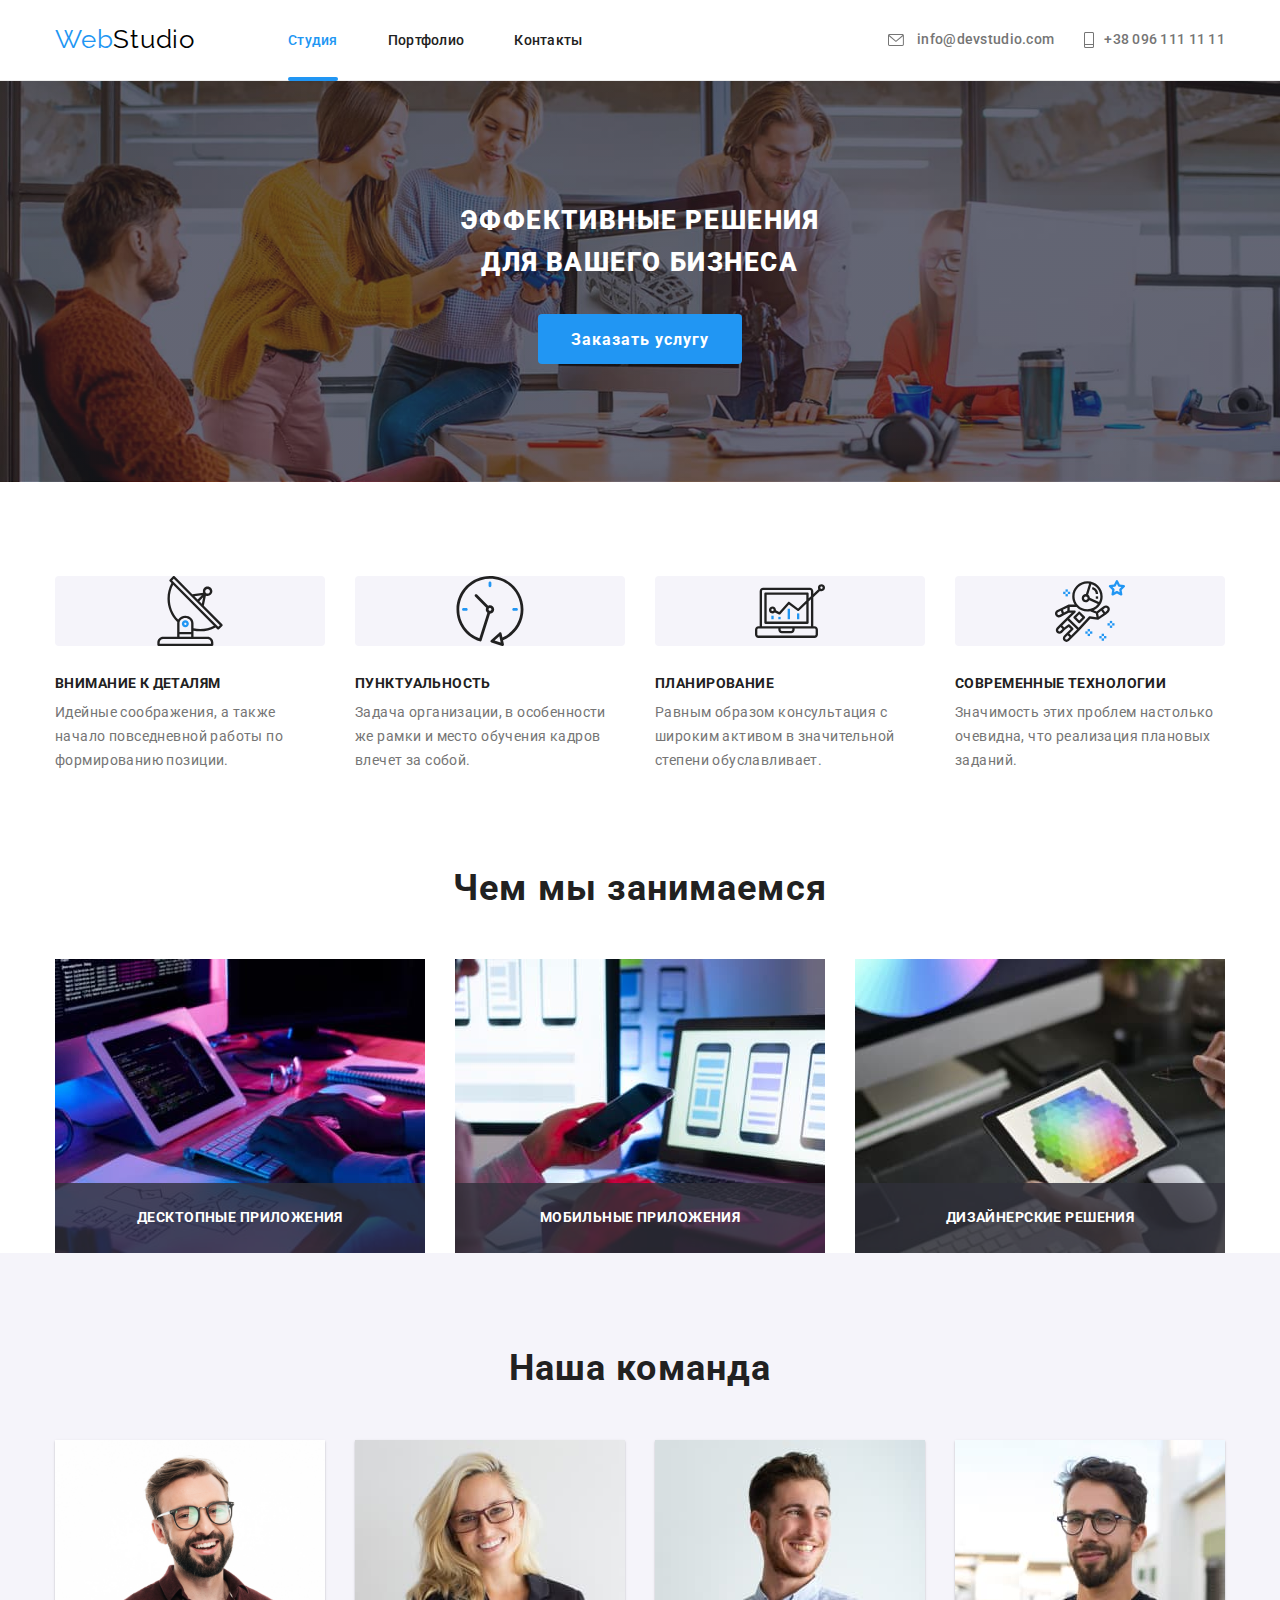
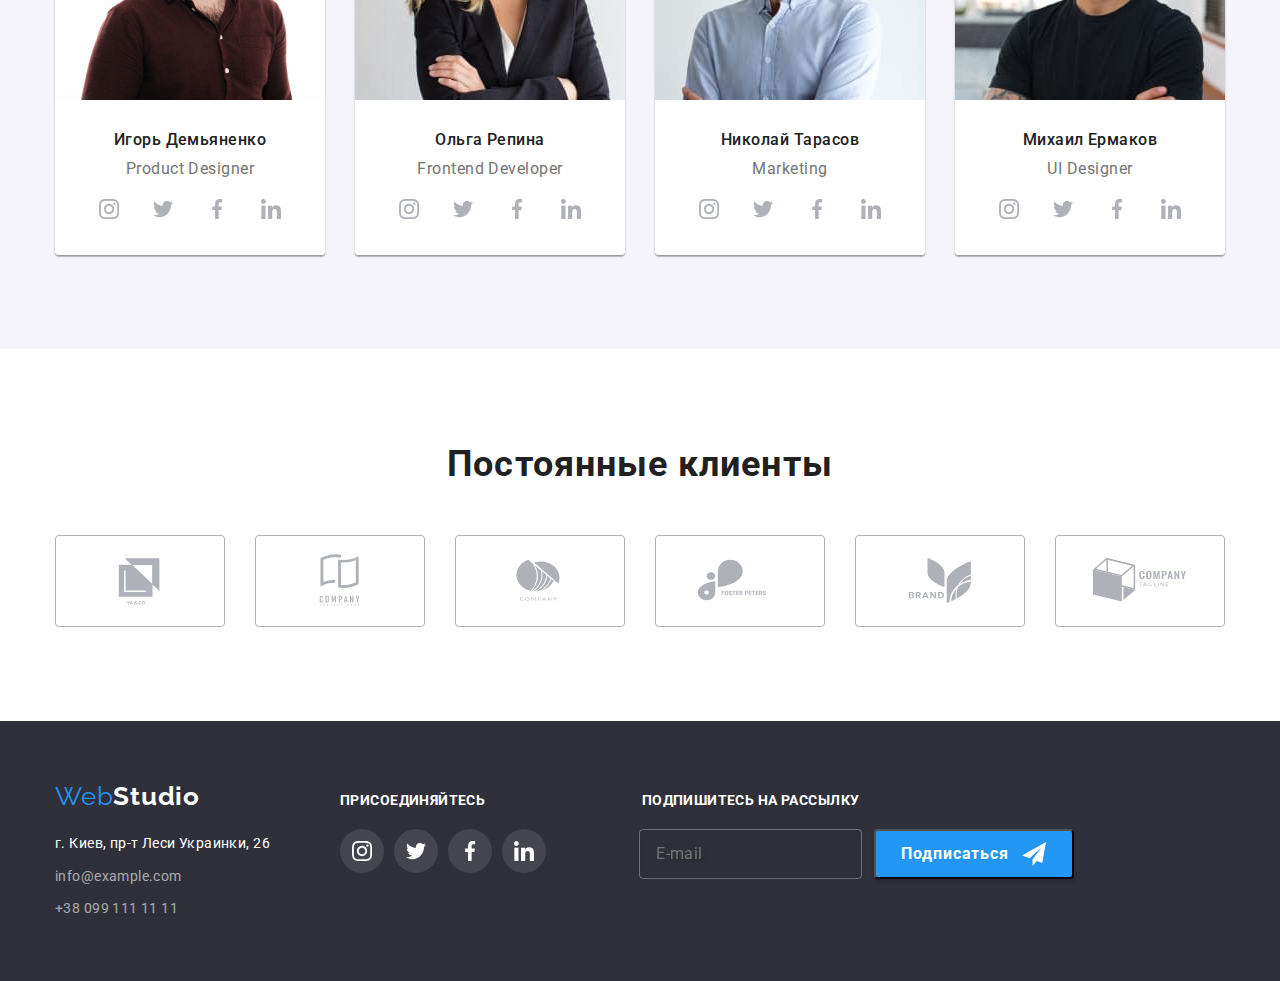
==== commit 91fb1ed6: "вс' готово" ====
--- a/index.html
+++ b/index.html
@@ -172,20 +172,50 @@
                 <h2 class="what-are-we-doing-title">Чем мы занимаемся</h2>
                 <ul class="what-are-we-doing-list list">
                     <li class="item">
-                        <div class="what-are-we-doing-wrap">
-                        <img class="what-are-we-doing-image" src="./images/what-are-we-doing/box-1.jpg" alt="руки на клавиатуре" width="370" height="294">
+                        <div class="what-are-we-doing-wrap"
+                            <picture>
+                        <source srcset="
+                    ./images/what-are-we-doing/box-1.jpg            1x,
+                    ./images/what-are-we-doing/box-1-desktop-2x.jpg 2x"
+                    media="(min-width: 1200px)"
+                    />                    
+                    <img class="what-are-we-doing-image" 
+                    src="./images/what-are-we-doing/box-1.jpg" 
+                    alt="руки на клавиатуре"/>
+                    </picture>
+                        
                         <p class="what-are-we-doing-sign">Десктопные приложения</p>
                         </div>
                     </li>
                     <li class="item">
                         <div class="what-are-we-doing-wrap">
-                        <img class="what-are-we-doing-image" src="./images/what-are-we-doing/box-2.jpg" alt="ноутбук и смартфон" width="370" height="294">
+                            <picture>
+                        <source srcset="
+                    ./images/what-are-we-doing/box-2.jpg            1x,
+                    ./images/what-are-we-doing/box-2-desktop-2x.jpg 2x"
+                    media="(min-width: 1200px)"
+                    />                    
+                    <img class="what-are-we-doing-image" 
+                    src="./images/what-are-we-doing/box-2.jpg" 
+                    alt="ноутбук и смартфон"/>
+                    </picture>
+                        
                         <p class="what-are-we-doing-sign">Мобильные приложения</p>
                         </div>
                     </li>
                     <li class="item">
                         <div class="what-are-we-doing-wrap">
-                        <img class="what-are-we-doing-image" src="./images/what-are-we-doing/box-3.jpg" alt="цветовая палитра на планшете" width="370" height="294">
+                            <picture>
+                        <source srcset="
+                    ./images/what-are-we-doing/box-3.jpg            1x,
+                    ./images/what-are-we-doing/box-3-desktop-2x.jpg 2x"
+                    media="(min-width: 1200px)"
+                    />                    
+                    <img class="what-are-we-doing-image" 
+                    src="./images/what-are-we-doing/box-3.jpg" 
+                    alt="цветовая палитра на планшете"/>
+                    </picture>
+                        
                         <p class="what-are-we-doing-sign">Дизайнерские решения</p>
                         </div>
                     </li>
@@ -200,7 +230,28 @@
                 <h2 class="our-team-title">Наша команда</h2>
                 <ul class="our-team-list list">
                 <li class="item">
-                    <img class="team-image" src="./images/our-team/ihor.jpg" alt="Мужчина в очках и рубашке" width="270" height="260">
+                    <picture>
+                        <source srcset="
+                    ./images/our-team/ihor.jpg 1x,
+                    ./images/our-team/ihor-desktop-2x.jpg 2x"
+                    media="(min-width: 1200px)"
+                    />
+                    <source srcset="
+                    ./images/our-team/ihor-tab-1x.jpg 1x,
+                    ./images/our-team/ihor-tab-2x.jpg 2x"
+                    media="(min-width: 768px)"
+                    />
+                    <source srcset="
+                    ./images/our-team/ihor-mob-1x.jpg 1x,
+                    ./images/our-team/ihor-mob-2x.jpg 2x"
+                    media="(min-width: 320px)"
+                    />
+                    <img 
+                    class="team-image" 
+                    src="./images/our-team/ihor-mob-1x.jpg" 
+                    alt="Мужчина в очках и рубашке"/>
+                    </picture>                       
+                    
                     <div class="our-team-sign">
                         <h3 class="our-team-name">Игорь Демьяненко</h3>
                         <p class="our-team-spec">Product Designer</p>
@@ -241,8 +292,27 @@
                     </div>
                 </li>
                 <li class="item">
-                    <img class="team-image" src="./images/our-team/olha.jpg" alt="Белокурая девушка в очках и костюме" width="270"
-                        height="260">
+                    <picture>
+                        <source srcset="
+                    ./images/our-team/olha.jpg 1x,
+                    ./images/our-team/olha-desktop-2x.jpg 2x"
+                    media="(min-width: 1200px)"
+                    />
+                    <source srcset="
+                    ./images/our-team/olha-tab-1x.jpg 1x,
+                    ./images/our-team/olha-tab-2x.jpg 2x"
+                    media="(min-width: 768px)"
+                    />
+                    <source srcset="
+                    ./images/our-team/olha-mob-1x.jpg 1x,
+                    ./images/our-team/olha-mob-2x.jpg 2x"
+                    media="(min-width: 320px)"
+                    />
+                    <img class="team-image" 
+                    src="./images/our-team/olha-mob-1x.jpg" 
+                    alt="Белокурая девушка в очках и костюме"/>
+                    </picture>
+                    
                     <div class="our-team-sign">
                         <h3 class="our-team-name">Ольга Репина</h3>
                         <p class="our-team-spec">Frontend Developer</p>
@@ -283,7 +353,27 @@
                     </div>
                 </li>
                 <li class="item">
-                    <img class="team-image" src="./images/our-team/nik.jpg" alt="Мужчина в рубашке" width="270" height="260">
+                    <picture>
+                        <source srcset="
+                    ./images/our-team/nik.jpg 1x,
+                    ./images/our-team/nik-desktop-2x.jpg 2x"
+                    media="(min-width: 1200px)"
+                    />
+                    <source srcset="
+                    ./images/our-team/nik-tab-1x.jpg 1x,
+                    ./images/our-team/nik-tab-2x.jpg 2x"
+                    media="(min-width: 768px)"
+                    />
+                    <source srcset="
+                    ./images/our-team/nik-mob-1x.jpg 1x,
+                    ./images/our-team/nik-mob-2x.jpg 2x"
+                    media="(min-width: 320px)"
+                    />
+                    <img class="team-image"
+                    src="./images/our-team/nik-mob-1x.jpg" 
+                    alt="Мужчина в рубашке"/>
+                    </picture>
+                    
                     <div class="our-team-sign">
                         <h3 class="our-team-name">Николай Тарасов</h3>
                         <p class="our-team-spec">Marketing</p>
@@ -324,7 +414,27 @@
                     </div>
                 </li>
                 <li class="item">
-                    <img class="team-image" src="./images/our-team/michael.jpg" alt="Мужчина в очках и футболке" width="270" height="260">
+                    <picture>
+                        <source srcset="
+                    ./images/our-team/michael.jpg            1x,
+                    ./images/our-team/michael-desktop-2x.jpg 2x"
+                    media="(min-width: 1200px)"
+                    />
+                    <source srcset="
+                    ./images/our-team/michael-tab-1x.jpg 1x,
+                    ./images/our-team/michael-tab-2x.jpg 2x"
+                    media="(min-width: 768px)"
+                    />
+                    <source srcset="
+                    ./images/our-team/michael-mob-1x.jpg 1x,
+                    ./images/our-team/michael-mob-2x.jpg 2x"
+                    media="(min-width: 320px)"
+                    />
+                    <img class="team-image" 
+                    src="./images/our-team/michael-mob-1x.jpg" 
+                    alt="Мужчина в очках и футболке"/>
+                    </picture>
+                    
                     <div class="our-team-sign">
                         <h3 class="our-team-name">Михаил Ермаков</h3>
                         <p class="our-team-spec">UI Designer</p>
--- a/css/main.min.css
+++ b/css/main.min.css
@@ -1 +1 @@
-:root{--primary-text-color: #757575;--secondary-text-color: #212121;--tertiary-text-color: #ffffff;--accent-color: #2196f3;--timing-function: cubic-bezier(0.4, 0, 0.2, 1)}body{background-color:#fff;color:var(--primary-text-color);font-family:"Roboto",sans-serif}.list{list-style:none;padding:0px;margin:0px}.link{text-decoration:none}img{display:block;max-width:100%;height:auto}.container{width:100%;padding-left:15px;padding-right:15px;margin:0 auto;outline:2px solid tomato}@media screen and (min-width: 480px){.container{width:480px}}@media screen and (min-width: 480px)and (min-width: 768px){.container{width:768px}}@media screen and (min-width: 480px)and (min-width: 1200px){.container{width:1200px}}.mob-container{width:100%;padding-left:40px;padding-right:15px;padding-top:10px;padding-bottom:48px;margin:0 auto;outline:2px solid tomato}@media screen and (min-width: 480px){.mob-container{width:480px}}@media screen and (min-width: 480px)and (min-width: 768px){.mob-container{width:768px}}@media screen and (min-width: 480px)and (min-width: 1200px){.mob-container{width:1200px}}.mob-menu{position:fixed;top:0;background-color:var(--tertiary-text-color);height:100vh;width:100vw;z-index:2}.mob-menu .mob-container{display:flex;flex-direction:column;height:100%;justify-content:space-between;overflow:hidden scroll}.mob-menu-open,.mob-menu-close{border:none;background-color:rgba(0,0,0,0);display:block;margin-left:auto}.mob-menu-open:hover,.mob-menu-open:focus,.mob-menu-close:hover,.mob-menu-close:focus{fill:var(--accent-color)}.mob-nav-menu{display:block}.mob-nav-menu .mob-nav-menu__item:not(:last-child){margin-bottom:32px}.mob-nav-menu .link.current{color:var(--accent-color)}.mob-nav-menu__link{transition-property:color;transition-duration:250ms;transition-timing-function:var(--timing-function);font-weight:500;font-size:40px;line-height:1.18;letter-spacing:.02em;color:var(--secondary-text-color)}.mob-nav-menu__link:hover,.mob-nav-menu__link:focus{color:var(--accent-color)}.mob-header-contacts .mob-header-contacts__mail,.mob-header-contacts .mob-header-contacts__phone{display:block;font-weight:500;letter-spacing:.02em}.mob-header-contacts .mob-header-contacts__phone{font-size:34px;line-height:1.18;color:var(--accent-color);margin-bottom:32px}.mob-header-contacts .mob-header-contacts__mail{font-size:24px;line-height:1.17;color:var(--primary-text-color);margin-bottom:64px}.mob-soc-menu-list{display:flex}.mob-soc-item__item:not(:last-child){padding-right:5px;border-right:1px solid rgba(33,33,33,.2)}.mob-soc-item__item:not(:first-child){padding-left:5px}.mob-soc-menu__link{font-weight:500;font-size:18px;line-height:1.22px;letter-spacing:.02em;color:var(--accent-color)}.header{background-color:var(--tertiary-text-color);border-bottom:1px solid #ececec}.header>.container{display:flex;align-items:center}.header__logo-web{padding-bottom:16px;padding-top:16px;color:var(--accent-color);font-family:Raleway;font-size:26px;line-height:1.19;letter-spacing:.03em}.header__logo-studio{padding-bottom:16px;padding-top:16px;color:#000;font-family:Raleway;font-size:26px;line-height:1.19;letter-spacing:.03em}@media screen and (max-width: 767px){.nav-menu,.header-contacts{display:none}}@media screen and (min-width: 768px){.mob-menu-open{display:none}.header__logo-web,.header__logo-studio{padding-top:26px;padding-bottom:26px}.nav-menu{display:flex;margin-left:88px}.nav-menu .nav-menu__item:not(:last-child){margin-right:50px}.nav-menu .link.current{color:var(--accent-color)}.nav-menu__link{transition-property:color;transition-duration:250ms;transition-timing-function:var(--timing-function);font-weight:500;font-size:14px;line-height:1.14;letter-spacing:.02em;padding-top:32px;padding-bottom:32px;color:var(--secondary-text-color)}.nav-menu__link:hover,.nav-menu__link:focus{color:var(--accent-color)}.link.current{position:relative}.link.current::after{content:"";position:absolute;display:block;left:0px;bottom:-1px;width:100%;height:4px;background-color:var(--accent-color);border-radius:2px}.header-contacts{margin-left:auto;display:flex;flex-direction:column}.header-contacts .header-contacts__mail,.header-contacts .header-contacts__phone{font-weight:500;font-size:12px;line-height:1.17;letter-spacing:.02em;color:var(--primary-text-color)}.header-contacts .header-contacts__mail:hover,.header-contacts .header-contacts__mail:focus,.header-contacts .header-contacts__phone:hover,.header-contacts .header-contacts__phone:focus{color:var(--accent-color)}.header-contacts__mail{padding-top:21px;margin-bottom:10px}.header-contacts__phone{padding-bottom:21px}.header-contacts__mail-icon,.header-contacts__phone-icon{margin-right:8px;fill:currentColor}.header-contacts__mail-icon{width:14px;height:10px}.header-contacts__phone-icon{width:10px;height:14px}}@media screen and (min-width: 1200px){.header__logo-web,.header__logo-studio{padding-top:24px;padding-bottom:25px}.header__logo-web{margin-left:200px}.nav-menu{margin-left:93px}.header-contacts{margin-left:auto;display:flex}.header-contacts .header-contacts__mail,.header-contacts .header-contacts__phone{transition-property:color;transition-duration:250ms;transition-timing-function:var(--timing-function);padding-top:32px;padding-bottom:32px;font-weight:500;font-size:14px;line-height:1.14;letter-spacing:.02em;color:var(--primary-text-color)}.header-contacts .header-contacts__mail:hover,.header-contacts .header-contacts__mail:focus,.header-contacts .header-contacts__phone:hover,.header-contacts .header-contacts__phone:focus{color:var(--accent-color)}.header-contacts__mail{margin-right:30px;margin-bottom:0px}.header-contacts__mail-icon,.header-contacts__phone-icon{margin-right:8px;fill:currentColor}.header-contacts__mail-icon{width:14px;height:10px}.header-contacts__phone-icon{width:10px;height:14px}}.hero{max-width:1600px;margin:0 auto;padding-top:118px;padding-bottom:118px;text-align:center;background-color:#2f303a;background-image:linear-gradient(rgba(47, 48, 58, 0.4), rgba(47, 48, 58, 0.4)),url(../images/hero/hero-bg.jpg);background-position:center;background-repeat:no-repeat;background-size:cover}.hero__title{color:var(--tertiary-text-color);font-weight:900;font-size:26px;line-height:1.62;letter-spacing:.06em;text-transform:uppercase;margin-top:0px;margin-bottom:30px}.hero__button{transition-property:background-color;transition-duration:250ms;transition-timing-function:var(--timing-function);display:inline-block;padding:10px 32px;background-color:var(--accent-color);color:var(--tertiary-text-color);font-weight:700;font-size:16px;line-height:1.88;cursor:pointer;border:1px solid rgba(0,0,0,0);text-align:center;letter-spacing:.06em;min-width:200px;height:50px;border-radius:4px}.hero__button:hover,.hero__button:focus{background-color:#188ce8}.features{padding-top:60px;padding-bottom:60px}@media screen and (min-width: 1200px){.features{padding-top:94px;padding-bottom:94px}}.feature{display:flex;align-items:center;justify-content:center;background-color:#f5f4fa;border-radius:4px}.features__title{margin-top:0px;margin-bottom:0px}.each-feature__title{color:var(--secondary-text-color);font-weight:700;font-size:14px;line-height:1.14;letter-spacing:.03em;text-transform:uppercase;margin-bottom:10px;margin-top:30px}@media screen and (min-width: 768px){.features-menu{display:flex;flex-wrap:wrap}}@media screen and (min-width: 1200px){.features-menu{flex-wrap:nowrap}}@media screen and (max-width: 767px){.features-menu .features-menu__item:not(:last-child){margin-bottom:30px}}@media screen and (min-width: 768px)and (max-width: 1199px){.features-menu .features-menu__item{width:calc((100% - 30px)/2);margin-right:30px;margin-bottom:30px}.features-menu .features-menu__item:nth-child(2n){margin-right:0px}.features-menu .features-menu__item:nth-last-child(-n+2){margin-bottom:0px}}@media screen and (min-width: 1200px){.features-menu .features-menu__item{margin-bottom:0px;width:calc((100% - 0px)/1)}.features-menu .features-menu__item:not(:last-child){margin-right:30px}}.each-feature__item{font-size:14px;line-height:1.71;letter-spacing:.03em;margin-bottom:0px;margin-top:0px}@media screen and (max-width: 1199px){.what-are-we-doing{display:none}}@media screen and (min-width: 1200px){.what-are-we-doing{text-align:center;padding-bottom:94px}.what-are-we-doing-title{color:var(--secondary-text-color);font-weight:700;font-size:36px;line-height:1.17;letter-spacing:.03em;margin-top:0px;margin-bottom:50px}.what-are-we-doing-list{display:flex}.what-are-we-doing-list .item:not(:last-child){margin-right:30px}.what-are-we-doing-image{display:block}.what-are-we-doing-wrap{position:relative}.what-are-we-doing-sign{position:absolute;margin-bottom:0px;margin-top:0px;left:0;bottom:0;align-items:center;padding-top:27px;padding-bottom:27px;font-weight:700;font-size:14px;line-height:1.14;text-align:center;letter-spacing:.03em;text-transform:uppercase;background-color:rgba(47,48,58,.8);width:100%;height:70px;color:var(--tertiary-text-color)}}.our-team{text-align:center;background-color:#f5f4fa;padding-bottom:60px;padding-top:60px}@media screen and (min-width: 1200px){.our-team{padding-bottom:94px;padding-top:94px}}.our-team-title,.regular-clients-title{color:var(--secondary-text-color);font-weight:700;font-size:28px;line-height:1.18;letter-spacing:.03em;margin-top:0px;margin-bottom:30px}@media screen and (min-width: 1200px){.our-team-title,.regular-clients-title{font-size:36px;line-height:1.17;margin-bottom:50px}}.team-image{width:100%}@media screen and (min-width: 768px){.our-team-list{display:flex;flex-wrap:wrap}}@media screen and (min-width: 1200px){.our-team-list{flex-wrap:nowrap}}.our-team-list .item{box-shadow:0px 1px 3px rgba(0,0,0,.12),0px 1px 1px rgba(0,0,0,.14),0px 2px 1px rgba(0,0,0,.2);border-radius:0px 0px 4px 4px}.our-team-list .item:not(:last-child){margin-bottom:30px}@media screen and (min-width: 768px){.our-team-list .item{width:calc((100% - 30px)/2);margin-right:30px;margin-bottom:30px}.our-team-list .item:nth-child(2n){margin-right:0px}}@media screen and (min-width: 1200px){.our-team-list .item{margin-bottom:30px}.our-team-list .item:not(:last-child){margin-right:30px}}.our-team-sign{padding-top:30px;padding-bottom:24px;background-color:var(--tertiary-text-color);border-radius:0px 0px 4px 4px}.our-team-name{color:var(--secondary-text-color);font-weight:500;font-size:16px;line-height:1.19;letter-spacing:.03em;margin-top:0px;margin-bottom:10px}.our-team-spec{font-size:16px;line-height:1.19;letter-spacing:.03em;margin-top:0px;margin-bottom:9px}.team-spec-soc-list{display:flex;justify-content:center}.team-spec-soc-item+.team-spec-soc-item{margin-left:10px}.team-spec-soc-link{transition-property:background-color;transition-duration:250ms;transition-timing-function:var(--timing-function);display:flex;align-items:center;justify-content:center;width:44px;height:44px;border-radius:50%}.team-spec-soc-link .team-spec-soc-icon{transition-property:fill;transition-duration:250ms;transition-timing-function:var(--timing-function)}.team-spec-soc-icon{fill:#afb1b8}.team-spec-soc-link:hover,.team-spec-soc-link:focus{background-color:var(--accent-color)}.team-spec-soc-link:hover .team-spec-soc-icon,.team-spec-soc-link:hover .team-spec-soc-icon,.team-spec-soc-link:focus .team-spec-soc-icon,.team-spec-soc-link:focus .team-spec-soc-icon{fill:var(--tertiary-text-color)}.regular-clients{text-align:center;padding-bottom:60px;padding-top:60px}@media screen and (min-width: 1200px){.regular-clients{padding-bottom:94px;padding-top:94px}}.regular-clients-list{display:flex;flex-wrap:wrap;justify-content:center}@media screen and (min-width: 1200px){.regular-clients-list{flex-wrap:nowrap}}.regular-clients-link{transition-property:border-color;transition-duration:250ms;transition-timing-function:var(--timing-function);display:flex;align-items:center;justify-content:center;color:#afb1b8;border:1px solid #afb1b8;border-radius:4px;height:92px}.regular-clients-link .regular-clients-icon{transition-property:fill;transition-duration:250ms;transition-timing-function:var(--timing-function)}@media screen and (min-width: 1200px){.regular-clients-item+.regular-clients-item{margin-left:30px}}@media screen and (max-width: 767px){.regular-clients-item{width:calc((100% - 30px)/2);margin-right:30px;margin-bottom:30px}.regular-clients-item:nth-child(2n){margin-right:0px}.regular-clients-item:nth-last-child(-n+2){margin-bottom:0px}}@media screen and (min-width: 768px)and (max-width: 1199px){.regular-clients-item{width:calc((100% - 60px)/3);margin-right:30px;margin-bottom:30px}.regular-clients-item:nth-child(3n){margin-right:0px}.regular-clients-item:nth-last-child(-n+3){margin-bottom:0px}}@media screen and (min-width: 1200px){.regular-clients-item{width:calc((100% - 0px)/1)}}.regular-clients-icon{fill:#afb1b8}.regular-clients-link:hover,.regular-clients-link:focus{cursor:pointer;border-color:var(--accent-color)}.regular-clients-link:hover .regular-clients-icon,.regular-clients-link:hover .regular-clients-icon,.regular-clients-link:focus .regular-clients-icon,.regular-clients-link:focus .regular-clients-icon{fill:var(--accent-color)}.footer{background-color:#2f303a;padding-top:60px;padding-bottom:60px}.logo-web-footer{color:var(--accent-color);font-family:Raleway;font-weight:700px;font-size:26px;line-height:1.19;letter-spacing:.03em}.logo-studio-foot{color:var(--tertiary-text-color);font-family:"Raleway";font-weight:700;font-size:26px;line-height:1.19;letter-spacing:.03em}@media screen and (min-width: 768px){.footer-list{display:flex;flex-wrap:wrap;text-align:center;margin-top:0px;margin-bottom:0px}}@media screen and (max-width: 767px){.first-footer-list{text-align:center}}@media screen and (min-width: 768px){.first-footer-list{display:flex;flex-direction:column;margin-right:165px;margin-left:76px}}@media screen and (min-width: 1200px){.first-footer-list{text-align:start;margin-right:70px;margin-left:0px}}.adress{color:var(--tertiary-text-color);font-style:normal;font-size:14px;line-height:1.71;letter-spacing:.03em;margin-top:20px;margin-bottom:9px}.footer-contacts .mail,.footer-contacts .phone{display:block;transition-property:color;transition-duration:250ms;transition-timing-function:var(--timing-function);font-size:14px;line-height:1.71;letter-spacing:.03em;color:rgba(255,255,255,.6)}.footer-contacts .mail:hover,.footer-contacts .mail:focus,.footer-contacts .phone:hover,.footer-contacts .phone:focus{color:var(--accent-color)}.mail{margin-bottom:9px}.second-footer-list-title{text-align:center;color:var(--tertiary-text-color);font-weight:700;font-size:14px;line-height:1.14;letter-spacing:.03em;text-transform:uppercase;margin-top:60px;margin-bottom:20px}@media screen and (min-width: 768px){.second-footer-list-title{margin-top:5px}}@media screen and (min-width: 1200px){.second-footer-list-title{margin-top:12px;text-align:start}}.our-soc-links-list{display:flex;justify-content:center}.our-soc-link{transition-property:background-color;transition-duration:250ms;transition-timing-function:var(--timing-function);display:flex;width:44px;height:44px;border-radius:50%;background-color:rgba(255,255,255,.1);align-items:center;justify-content:center}.our-soc-link:hover,.our-soc-link:focus{background-color:var(--accent-color)}.our-soc-item+.our-soc-item{margin-left:10px}.our-soc-icon{fill:var(--tertiary-text-color)}@media screen and (min-width: 768px)and (max-width: 1199px){.third-footer-list{display:block;width:450px;margin-left:166px}}@media screen and (min-width: 1200px){.third-footer-list{display:flex;margin-left:93px}}.form-emeil-label{display:block;text-align:center;font-weight:700;font-size:14px;line-height:1.14;letter-spacing:.03em;text-transform:uppercase;margin-top:60px;margin-bottom:20px;color:var(--tertiary-text-color)}@media screen and (min-width: 1200px){.form-emeil-label{margin-top:12px}}.form-emeil-input{margin-bottom:20px;padding-left:16px;align-items:center;width:100%;height:50px;border:1px solid rgba(255,255,255,.3);font-size:16px;line-height:1.25;align-items:center;letter-spacing:.03em;color:rgba(255,255,255,.6);filter:drop-shadow(0px 4px 4px rgba(0, 0, 0, 0.15));border-radius:4px;background-color:rgba(0,0,0,0)}.form-submit-footer-lable{display:flex;justify-content:center}.form-submit-btn{width:200px;height:50px;font-weight:700;font-size:16px;line-height:1.88;padding-left:0;padding-right:38px;letter-spacing:.06em;color:var(--tertiary-text-color);background:var(--accent-color);box-shadow:0px 4px 4px rgba(0,0,0,.15);border-radius:4px;outline:rgba(0,0,0,0)}.submit-btn{position:relative}@media screen and (min-width: 1200px){.submit-btn{margin-top:48px;margin-left:12px}}.form-submit-footer-icon{position:absolute;bottom:13px;right:28px}.portfolio{padding-top:94px;padding-bottom:94px}.portfolio-title{margin-top:0px;margin-bottom:50px}button{font:inherit}.filter-buttons{display:flex;justify-content:center}.filter-buttons .item:not(:last-child){margin-right:8px}.filter-button{transition-property:background-color,box-shadow;transition-duration:250ms;transition-timing-function:var(--timing-function);padding-left:22px;padding-right:22px;height:38px;cursor:pointer;font-weight:500;font-size:16px;line-height:1.62;text-align:center;letter-spacing:.03em;color:var(--secondary-text-color);background:#f5f4fa;border-radius:4px;border:0}.filter-button:hover,.filter-button:focus{color:var(--tertiary-text-color);background-color:var(--accent-color);box-shadow:0px 3px 1px rgba(0,0,0,.1),0px 1px 2px rgba(0,0,0,.08),0px 2px 2px rgba(0,0,0,.12)}.our-projects{display:flex;flex-wrap:wrap}.our-projects .item{transition-property:box-shadow;transition-duration:250ms;transition-timing-function:var(--timing-function);width:calc((100% - 60px)/3);margin-right:30px;margin-bottom:30px;cursor:pointer}.our-projects .item:nth-child(3n){margin-right:0px}.our-projects .item:nth-last-child(-n+3){margin-bottom:0px}.our-projects .item:hover{box-shadow:0px 1px 1px rgba(0,0,0,.12),0px 4px 4px rgba(0,0,0,.06),1px 4px 6px rgba(0,0,0,.16)}.our-projects .item:hover .our-projects-cover-text{transform:translateY(0)}.image-of-project{display:block}.our-projects-wrap{display:flex;position:relative;overflow:hidden}.our-projects-cover-text{position:absolute;width:100%;height:100%;top:0px;left:0px;margin-top:0px;margin-bottom:0px;padding:63px 24px;font-size:18px;line-height:1.56;letter-spacing:.03em;color:var(--tertiary-text-color);background-color:rgba(33,150,243,.9);transform:translateY(100%);transition:transform 250ms var(--timing-function)}.project-sign{padding-top:20px;padding-right:24px;padding-bottom:20px;padding-left:24px;border-right:1px solid #eee;border-bottom:1px solid #eee;border-left:1px solid #eee}.our-project-name{margin-top:0px;margin-bottom:0px;color:var(--secondary-text-color);font-weight:700;font-size:18px;line-height:2;letter-spacing:.06em}.our-project-id{margin-top:0px;margin-bottom:0px;font-size:16px;line-height:1.89;letter-spacing:.03em}.modal-close{position:absolute;top:8px;right:8px;display:flex;align-items:center;justify-content:center;width:30px;height:30px;border-radius:50%;border:1px solid rgba(0,0,0,.1);background-color:var(--tertiary-text-color)}.modal-close:hover,.modal-close:focus{fill:var(--accent-color)}.modal-bcg{position:fixed;top:0;width:100%;height:100%;background:rgba(0,0,0,.2);opacity:1;transition:opacity 250ms,visibility 250ms var(--timing-function)}.modal{position:absolute;top:50%;left:50%;transform:translate(-50%, -50%) scale(1);width:95vw;min-height:581px;background:var(--tertiary-text-color);box-shadow:0px 1px 3px rgba(0,0,0,.12),0px 1px 1px rgba(0,0,0,.14),0px 2px 1px rgba(0,0,0,.2);border-radius:4px;transition:transform 250ms;padding:40px}@media screen and (min-width: 480px){.modal{width:450px}}@media screen and (min-width: 1200px){.modal{width:528px}}.modal-title{margin-bottom:12px;margin-top:0px;font-weight:700;font-size:20px;line-height:1.15;text-align:center;letter-spacing:.03em;color:#212121}textarea{resize:none}.modal-form-inputs{display:flex;flex-direction:column;width:100%;height:342px}.modal-form-inputs .modal-form-field:nth-child(-n+3){margin-bottom:10px}.input-wrap{position:relative}.modal-form-label{display:block;font-size:12px;line-height:1.17;letter-spacing:.01em;margin-bottom:4px}.modal-form-input{padding-left:42px;width:100%;height:40px;border:1px solid rgba(33,33,33,.2);background-color:rgba(0,0,0,0);border-radius:4px;outline:none}.modal-form-input:focus,.modal-form-input:focus+.modal-icon{border-color:var(--accent-color);fill:var(--accent-color)}.modal-form-coment{display:block;margin-bottom:4px;font-size:12px;line-height:1.17;letter-spacing:.01em}.modal-text-area{width:100%;height:120px;border:1px solid rgba(33,33,33,.2);border-radius:4px;outline:none}.modal-text-area:focus{border-color:var(--accent-color)}.modal-text-area::placeholder{font-size:12px;line-height:14px;letter-spacing:.01em;padding:12px 16px;color:rgba(117,117,117,.5)}.modal-icon{position:absolute;left:12px;top:50%;transform:translateY(-50%)}.modal-form-check{margin-left:auto;margin-right:auto;margin-top:20px;margin-bottom:30px}.modal-form-agree{display:flex;align-items:center;font-size:9px;line-height:1.71;letter-spacing:.03em}@media screen and (min-width: 1200px){.modal-form-agree{font-size:14px}}@media screen and (min-width: 480px)and (max-width: 1199px){.modal-form-agree{font-size:12px}}.modal-form-agree::before{content:" ";display:inline-block;align-items:center;width:16px;height:15px;border:2px solid;border-color:#212121;border-radius:3px;margin-right:7px}.modal-form-check-input{appearance:none;position:absolute}.modal-form-check-input:checked+.modal-form-agree::before{border-color:var(--accent-color);background-color:var(--accent-color);background-image:url("../images/icons/Vector.svg");background-size:contain;background-origin:border-box}.treaty-link{color:var(--accent-color);text-decoration:underline}.button-submit{display:flex;justify-content:center}.modal-form-submit-btn{transition-property:background-color;transition-duration:250ms;transition-timing-function:var(--timing-function);display:block;padding:10px 55px;min-width:200px;height:50px;background-color:var(--accent-color);color:var(--tertiary-text-color);font-weight:700;font-size:16px;line-height:1.88;cursor:pointer;border:1px solid rgba(0,0,0,0);text-align:center;letter-spacing:.06em;border-radius:4px}.modal-form-submit-btn:hover,.modal-form-submit-btn:focus{background-color:#188ce8;box-shadow:0px 4px 4px rgba(0,0,0,.15)}.is-hidden{opacity:0;pointer-events:none;visibility:hidden}.modal-bcg.is-hidden .modal{transform:translate(-50%, -50%) scale(1.3)}/*# sourceMappingURL=main.min.css.map */+:root{--primary-text-color: #757575;--secondary-text-color: #212121;--tertiary-text-color: #ffffff;--accent-color: #2196f3;--timing-function: cubic-bezier(0.4, 0, 0.2, 1)}body{background-color:#fff;color:var(--primary-text-color);font-family:"Roboto",sans-serif}.list{list-style:none;padding:0px;margin:0px}.link{text-decoration:none}img{display:block;max-width:100%;height:auto}.container{width:100%;padding-left:15px;padding-right:15px;margin:0 auto}@media screen and (min-width: 480px){.container{width:480px}}@media screen and (min-width: 480px)and (min-width: 768px){.container{width:768px}}@media screen and (min-width: 480px)and (min-width: 1200px){.container{width:1200px}}.mob-container{width:100%;padding-left:40px;padding-right:15px;padding-top:10px;padding-bottom:48px;margin:0 auto}@media screen and (min-width: 480px){.mob-container{width:480px}}@media screen and (min-width: 480px)and (min-width: 768px){.mob-container{width:768px}}@media screen and (min-width: 480px)and (min-width: 1200px){.mob-container{width:1200px}}.mob-menu{position:fixed;top:0;background-color:var(--tertiary-text-color);height:100vh;width:100vw;z-index:2}.mob-menu .mob-container{display:flex;flex-direction:column;height:100%;justify-content:space-between;overflow:hidden scroll}.mob-menu-open,.mob-menu-close{border:none;background-color:rgba(0,0,0,0);display:block;margin-left:auto}.mob-menu-open:hover,.mob-menu-open:focus,.mob-menu-close:hover,.mob-menu-close:focus{fill:var(--accent-color)}.mob-nav-menu{display:block}.mob-nav-menu .mob-nav-menu__item:not(:last-child){margin-bottom:32px}.mob-nav-menu .link.current{color:var(--accent-color)}.mob-nav-menu__link{transition-property:color;transition-duration:250ms;transition-timing-function:var(--timing-function);font-weight:500;font-size:40px;line-height:1.18;letter-spacing:.02em;color:var(--secondary-text-color)}.mob-nav-menu__link:hover,.mob-nav-menu__link:focus{color:var(--accent-color)}.mob-header-contacts .mob-header-contacts__mail,.mob-header-contacts .mob-header-contacts__phone{display:block;font-weight:500;letter-spacing:.02em}.mob-header-contacts .mob-header-contacts__phone{font-size:34px;line-height:1.18;color:var(--accent-color);margin-bottom:32px}.mob-header-contacts .mob-header-contacts__mail{font-size:24px;line-height:1.17;color:var(--primary-text-color);margin-bottom:64px}.mob-soc-menu-list{display:flex}.mob-soc-item__item:not(:last-child){padding-right:5px;border-right:1px solid rgba(33,33,33,.2)}.mob-soc-item__item:not(:first-child){padding-left:5px}.mob-soc-menu__link{font-weight:500;font-size:18px;line-height:1.22px;letter-spacing:.02em;color:var(--accent-color)}.header{background-color:var(--tertiary-text-color);border-bottom:1px solid #ececec}.header>.container{display:flex;align-items:center}.header__logo-web{padding-bottom:16px;padding-top:16px;color:var(--accent-color);font-family:Raleway;font-size:26px;line-height:1.19;letter-spacing:.03em}.header__logo-studio{padding-bottom:16px;padding-top:16px;color:#000;font-family:Raleway;font-size:26px;line-height:1.19;letter-spacing:.03em}.nav-menu,.header-contacts{display:none}@media screen and (min-width: 767px){.nav-menu,.header-contacts{display:none}}@media screen and (min-width: 768px){.mob-menu-open{display:none}.header__logo-web,.header__logo-studio{padding-top:26px;padding-bottom:26px}.nav-menu{display:flex;margin-left:88px}.nav-menu .nav-menu__item:not(:last-child){margin-right:50px}.nav-menu .link.current{color:var(--accent-color)}.nav-menu__link{transition-property:color;transition-duration:250ms;transition-timing-function:var(--timing-function);font-weight:500;font-size:14px;line-height:1.14;letter-spacing:.02em;padding-top:32px;padding-bottom:32px;color:var(--secondary-text-color)}.nav-menu__link:hover,.nav-menu__link:focus{color:var(--accent-color)}.link.current{position:relative}.link.current::after{content:"";position:absolute;display:block;left:0px;bottom:-1px;width:100%;height:4px;background-color:var(--accent-color);border-radius:2px}.header-contacts{margin-left:auto;display:flex;flex-direction:column}.header-contacts .header-contacts__mail,.header-contacts .header-contacts__phone{font-weight:500;font-size:12px;line-height:1.17;letter-spacing:.02em;color:var(--primary-text-color)}.header-contacts .header-contacts__mail:hover,.header-contacts .header-contacts__mail:focus,.header-contacts .header-contacts__phone:hover,.header-contacts .header-contacts__phone:focus{color:var(--accent-color)}.header-contacts__mail{padding-top:21px;margin-bottom:10px}.header-contacts__phone{padding-bottom:21px}.header-contacts__mail-icon,.header-contacts__phone-icon{margin-right:8px;vertical-align:middle;fill:currentColor}.header-contacts__mail-icon{width:14px;height:10px}.header-contacts__phone-icon{width:10px;height:14px}}@media screen and (min-width: 1200px){.header__logo-web,.header__logo-studio{padding-top:24px;padding-bottom:25px}.nav-menu{margin-left:93px}.header-contacts{margin-left:auto;display:flex;flex-direction:row}.header-contacts .header-contacts__mail,.header-contacts .header-contacts__phone{transition-property:color;transition-duration:250ms;transition-timing-function:var(--timing-function);padding-top:32px;padding-bottom:32px;font-weight:500;font-size:14px;line-height:1.14;letter-spacing:.02em;color:var(--primary-text-color)}.header-contacts .header-contacts__mail:hover,.header-contacts .header-contacts__mail:focus,.header-contacts .header-contacts__phone:hover,.header-contacts .header-contacts__phone:focus{color:var(--accent-color)}.header-contacts__mail{margin-right:30px;margin-bottom:0px}.header-contacts__mail-icon,.header-contacts__phone-icon{margin-right:10px;fill:currentColor}.header-contacts__mail-icon{width:16px;height:12px}.header-contacts__phone-icon{width:10px;height:16px}}.hero{max-width:1600px;margin:0 auto;padding-top:118px;padding-bottom:118px;text-align:center;background-color:#2f303a;background-image:linear-gradient(rgba(47, 48, 58, 0.4), rgba(47, 48, 58, 0.4)),url(../images/hero/hero-mob-1x.jpg);background-position:center;background-repeat:no-repeat;background-size:cover}@media(min-device-pixel-ratio: 2),(min-resolution: 192dpi),(min-resolution: 2dppx){.hero{background-image:linear-gradient(rgba(47, 48, 58, 0.4), rgba(47, 48, 58, 0.4)),url(../images/hero/hero-mob-2x.jpg)}}@media screen and (min-width: 768px){.hero{background-image:linear-gradient(rgba(47, 48, 58, 0.4), rgba(47, 48, 58, 0.4)),url(../images/hero/hero-tab-1x.jpg);background-position:center;background-repeat:no-repeat;background-size:cover}}@media screen and (min-width: 768px)and (min-device-pixel-ratio: 2),screen and (min-width: 768px)and (min-resolution: 192dpi),screen and (min-width: 768px)and (min-resolution: 2dppx){.hero{background-image:linear-gradient(rgba(47, 48, 58, 0.4), rgba(47, 48, 58, 0.4)),url(../images/hero/hero-tab-2x.jpg)}}@media screen and (min-width: 1200px){.hero{background-image:linear-gradient(rgba(47, 48, 58, 0.4), rgba(47, 48, 58, 0.4)),url(../images/hero/hero-bg.jpg);background-position:center;background-repeat:no-repeat;background-size:cover}}@media screen and (min-width: 1200px)and (min-device-pixel-ratio: 2),screen and (min-width: 1200px)and (min-resolution: 192dpi),screen and (min-width: 1200px)and (min-resolution: 2dppx){.hero{background-image:linear-gradient(rgba(47, 48, 58, 0.4), rgba(47, 48, 58, 0.4)),url(../images/hero/hero-desktop-2x.jpg)}}.hero__title{color:var(--tertiary-text-color);font-weight:900;font-size:26px;line-height:1.62;letter-spacing:.06em;text-transform:uppercase;margin-top:0px;margin-bottom:30px}.hero__button{transition-property:background-color;transition-duration:250ms;transition-timing-function:var(--timing-function);display:inline-block;padding:10px 32px;background-color:var(--accent-color);color:var(--tertiary-text-color);font-weight:700;font-size:16px;line-height:1.88;cursor:pointer;border:1px solid rgba(0,0,0,0);text-align:center;letter-spacing:.06em;min-width:200px;height:50px;border-radius:4px}.hero__button:hover,.hero__button:focus{background-color:#188ce8}.features{padding-top:60px;padding-bottom:60px}@media screen and (min-width: 1200px){.features{padding-top:94px;padding-bottom:94px}}.feature{display:flex;align-items:center;justify-content:center;background-color:#f5f4fa;border-radius:4px}.features__title{margin-top:0px;margin-bottom:0px}.each-feature__title{color:var(--secondary-text-color);font-weight:700;font-size:14px;line-height:1.14;letter-spacing:.03em;text-transform:uppercase;margin-bottom:10px;margin-top:30px}@media screen and (min-width: 768px){.features-menu{display:flex;flex-wrap:wrap}}@media screen and (min-width: 1200px){.features-menu{flex-wrap:nowrap}}.features-menu__item:not(:last-child){margin-bottom:30px}@media screen and (min-width: 768px){.features-menu__item{width:calc((100% - 30px)/2);margin-right:30px;margin-bottom:30px}.features-menu__item:nth-child(2n){margin-right:0px}.features-menu__item:nth-last-child(-n+2){margin-bottom:0px}}@media screen and (min-width: 1200px){.features-menu__item{width:calc((100% - 0px)/1)}.features-menu__item:nth-last-child(-n+4){margin-bottom:0px}.features-menu__item:not(:last-child){margin-right:30px}}.each-feature__item{font-size:14px;line-height:1.71;letter-spacing:.03em;margin-bottom:0px;margin-top:0px}.what-are-we-doing{display:none}@media screen and (min-width: 1200px){.what-are-we-doing{display:contents;text-align:center;padding-bottom:94px}.what-are-we-doing-title{color:var(--secondary-text-color);font-weight:700;font-size:36px;line-height:1.17;letter-spacing:.03em;margin-top:0px;margin-bottom:50px}.what-are-we-doing-list{display:flex}.what-are-we-doing-list .item:not(:last-child){margin-right:30px}.what-are-we-doing-image{display:block}.what-are-we-doing-wrap{position:relative}.what-are-we-doing-sign{position:absolute;margin-bottom:0px;margin-top:0px;left:0;bottom:0;align-items:center;padding-top:27px;padding-bottom:27px;font-weight:700;font-size:14px;line-height:1.14;text-align:center;letter-spacing:.03em;text-transform:uppercase;background-color:rgba(47,48,58,.8);width:100%;height:70px;color:var(--tertiary-text-color)}}.our-team{text-align:center;background-color:#f5f4fa;padding-bottom:60px;padding-top:60px}@media screen and (min-width: 1200px){.our-team{padding-bottom:94px;padding-top:94px}}.our-team-title,.regular-clients-title{color:var(--secondary-text-color);font-weight:700;font-size:28px;line-height:1.18;letter-spacing:.03em;margin-top:0px;margin-bottom:30px}@media screen and (min-width: 1200px){.our-team-title,.regular-clients-title{font-size:36px;line-height:1.17;margin-bottom:50px}}.team-image{width:100%}@media screen and (min-width: 768px){.our-team-list{display:flex;flex-wrap:wrap}}@media screen and (min-width: 1200px){.our-team-list{flex-wrap:nowrap}}.our-team-list .item{box-shadow:0px 1px 3px rgba(0,0,0,.12),0px 1px 1px rgba(0,0,0,.14),0px 2px 1px rgba(0,0,0,.2);border-radius:0px 0px 4px 4px}.our-team-list .item:not(:last-child){margin-bottom:30px}@media screen and (min-width: 768px){.our-team-list .item{width:calc((100% - 30px)/2);margin-right:30px;margin-bottom:30px}.our-team-list .item:nth-child(2n){margin-right:0px}.our-team-list .item:nth-last-child(-n+2){margin-bottom:0px}}@media screen and (min-width: 1200px){.our-team-list .item:nth-last-child(-n+4){margin-bottom:0px}.our-team-list .item:not(:last-child){margin-right:30px}}.our-team-sign{padding-top:30px;padding-bottom:24px;background-color:var(--tertiary-text-color);border-radius:0px 0px 4px 4px}.our-team-name{color:var(--secondary-text-color);font-weight:500;font-size:16px;line-height:1.19;letter-spacing:.03em;margin-top:0px;margin-bottom:10px}.our-team-spec{font-size:16px;line-height:1.19;letter-spacing:.03em;margin-top:0px;margin-bottom:9px}.team-spec-soc-list{display:flex;justify-content:center}.team-spec-soc-item+.team-spec-soc-item{margin-left:10px}.team-spec-soc-link{transition-property:background-color;transition-duration:250ms;transition-timing-function:var(--timing-function);display:flex;align-items:center;justify-content:center;width:44px;height:44px;border-radius:50%}.team-spec-soc-link .team-spec-soc-icon{transition-property:fill;transition-duration:250ms;transition-timing-function:var(--timing-function)}.team-spec-soc-icon{fill:#afb1b8}.team-spec-soc-link:hover,.team-spec-soc-link:focus{background-color:var(--accent-color)}.team-spec-soc-link:hover .team-spec-soc-icon,.team-spec-soc-link:hover .team-spec-soc-icon,.team-spec-soc-link:focus .team-spec-soc-icon,.team-spec-soc-link:focus .team-spec-soc-icon{fill:var(--tertiary-text-color)}.regular-clients{text-align:center;padding-bottom:60px;padding-top:60px}@media screen and (min-width: 1200px){.regular-clients{padding-bottom:94px;padding-top:94px}}.regular-clients-list{display:flex;flex-wrap:wrap;justify-content:center}@media screen and (min-width: 1200px){.regular-clients-list{flex-wrap:nowrap}}.regular-clients-link{transition-property:border-color;transition-duration:250ms;transition-timing-function:var(--timing-function);display:flex;align-items:center;justify-content:center;color:#afb1b8;border:1px solid #afb1b8;border-radius:4px;height:92px}.regular-clients-link .regular-clients-icon{transition-property:fill;transition-duration:250ms;transition-timing-function:var(--timing-function)}@media screen and (min-width: 1200px){.regular-clients-item+.regular-clients-item{margin-left:30px}}.regular-clients-item{width:calc((100% - 30px)/2);margin-right:30px;margin-bottom:30px}.regular-clients-item:nth-child(2n){margin-right:0px}.regular-clients-item:nth-last-child(-n+2){margin-bottom:0px}@media screen and (min-width: 768px){.regular-clients-item{width:calc((100% - 60px)/3)}.regular-clients-item:nth-child(2n){margin-right:30px}.regular-clients-item:nth-child(3n){margin-right:0px}.regular-clients-item:nth-last-child(-n+3){margin-bottom:0px}}@media screen and (min-width: 1200px){.regular-clients-item{width:calc((100% - 0px)/1);margin-right:0px;margin-bottom:0px}.regular-clients-item:nth-child(2n){margin-right:0px}}.regular-clients-icon{fill:#afb1b8}.regular-clients-link:hover,.regular-clients-link:focus{cursor:pointer;border-color:var(--accent-color)}.regular-clients-link:hover .regular-clients-icon,.regular-clients-link:hover .regular-clients-icon,.regular-clients-link:focus .regular-clients-icon,.regular-clients-link:focus .regular-clients-icon{fill:var(--accent-color)}.footer{background-color:#2f303a;padding-top:60px;padding-bottom:60px}.logo-web-footer{color:var(--accent-color);font-family:Raleway;font-weight:700px;font-size:26px;line-height:1.19;letter-spacing:.03em}.logo-studio-foot{color:var(--tertiary-text-color);font-family:"Raleway";font-weight:700;font-size:26px;line-height:1.19;letter-spacing:.03em}.first-footer-list{text-align:center}@media screen and (min-width: 768px){.footer-list{display:flex;flex-wrap:wrap;text-align:center;margin-top:0px;margin-bottom:0px}}@media screen and (min-width: 768px){.first-footer-list{display:flex;flex-direction:column;margin-right:165px;margin-left:76px}}@media screen and (min-width: 1200px){.first-footer-list{text-align:start;margin-right:70px;margin-left:0px}}.adress{color:var(--tertiary-text-color);font-style:normal;font-size:14px;line-height:1.71;letter-spacing:.03em;margin-top:20px;margin-bottom:9px}.footer-contacts .mail,.footer-contacts .phone{display:block;transition-property:color;transition-duration:250ms;transition-timing-function:var(--timing-function);font-size:14px;line-height:1.71;letter-spacing:.03em;color:rgba(255,255,255,.6)}.footer-contacts .mail:hover,.footer-contacts .mail:focus,.footer-contacts .phone:hover,.footer-contacts .phone:focus{color:var(--accent-color)}.mail{margin-bottom:9px}.second-footer-list-title{text-align:center;color:var(--tertiary-text-color);font-weight:700;font-size:14px;line-height:1.14;letter-spacing:.03em;text-transform:uppercase;margin-top:60px;margin-bottom:20px}@media screen and (min-width: 768px){.second-footer-list-title{margin-top:5px}}@media screen and (min-width: 1200px){.second-footer-list-title{margin-top:12px;text-align:start}}.our-soc-links-list{display:flex;justify-content:center}.our-soc-link{transition-property:background-color;transition-duration:250ms;transition-timing-function:var(--timing-function);display:flex;width:44px;height:44px;border-radius:50%;background-color:rgba(255,255,255,.1);align-items:center;justify-content:center}.our-soc-link:hover,.our-soc-link:focus{background-color:var(--accent-color)}.our-soc-item+.our-soc-item{margin-left:10px}.our-soc-icon{fill:var(--tertiary-text-color)}@media screen and (min-width: 768px){.third-footer-list{display:block;width:450px;margin-left:166px}}@media screen and (min-width: 1200px){.third-footer-list{display:flex;margin-left:93px}}.form-emeil-label{display:block;text-align:center;font-weight:700;font-size:14px;line-height:1.14;letter-spacing:.03em;text-transform:uppercase;margin-top:60px;margin-bottom:20px;color:var(--tertiary-text-color)}@media screen and (min-width: 1200px){.form-emeil-label{margin-top:12px}}.form-emeil-input{margin-bottom:20px;padding-left:16px;align-items:center;width:100%;height:50px;border:1px solid rgba(255,255,255,.3);font-size:16px;line-height:1.25;align-items:center;letter-spacing:.03em;color:rgba(255,255,255,.6);filter:drop-shadow(0px 4px 4px rgba(0, 0, 0, 0.15));border-radius:4px;background-color:rgba(0,0,0,0)}.form-submit-footer-lable{display:flex;justify-content:center}.form-submit-btn{width:200px;height:50px;font-weight:700;font-size:16px;line-height:1.88;padding-left:0;padding-right:38px;letter-spacing:.06em;color:var(--tertiary-text-color);background:var(--accent-color);box-shadow:0px 4px 4px rgba(0,0,0,.15);border-radius:4px;outline:rgba(0,0,0,0)}.submit-btn{position:relative}@media screen and (min-width: 1200px){.submit-btn{margin-top:48px;margin-left:12px}}.form-submit-footer-icon{position:absolute;bottom:13px;right:28px}.portfolio{padding-top:60px;padding-bottom:60px}@media screen and (min-width: 1200px){.portfolio{padding-top:94px;padding-bottom:94px}}.portfolio-title{margin-top:0px;margin-bottom:40px}@media screen and (min-width: 768px){.portfolio-title{margin-bottom:30px}}@media screen and (min-width: 1200px){.portfolio-title{margin-bottom:50px}}button{font:inherit}.filter-buttons{display:flex;flex-wrap:wrap;justify-content:flex-start}@media screen and (min-width: 768px){.filter-buttons{flex-wrap:nowrap;justify-content:center}}.filter-buttons .item{margin-bottom:15px}@media screen and (max-width: 391px){.filter-buttons .item:not(:last-child){margin-right:8px}.filter-buttons .item:nth-child(2n){margin-right:0px}.filter-buttons .item:nth-last-child(-n+1){margin-bottom:0px}}@media screen and (min-width: 392px){.filter-buttons .item{margin-right:8px}.filter-buttons .item:nth-child(3n){margin-right:0px}.filter-buttons .item:last-child{margin-right:0px}.filter-buttons .item:nth-last-child(-n+2){margin-bottom:0px}}@media screen and (min-width: 768px){.filter-buttons .item{margin-bottom:0px}.filter-buttons .item:not(:last-child){margin-right:8px}}.filter-button{transition-property:background-color,box-shadow;transition-duration:250ms;transition-timing-function:var(--timing-function);padding-left:22px;padding-right:22px;height:38px;cursor:pointer;font-weight:500;font-size:16px;line-height:1.62;text-align:center;letter-spacing:.03em;color:var(--secondary-text-color);background:#f5f4fa;border-radius:4px;border:0}.filter-button:hover,.filter-button:focus{color:var(--tertiary-text-color);background-color:var(--accent-color);box-shadow:0px 3px 1px rgba(0,0,0,.1),0px 1px 2px rgba(0,0,0,.08),0px 2px 2px rgba(0,0,0,.12)}@media screen and (min-width: 768px){.our-projects{display:flex;flex-wrap:wrap}}.our-projects .item{transition-property:box-shadow;transition-duration:250ms;transition-timing-function:var(--timing-function)}.our-projects .item:not(:last-child){margin-bottom:30px}@media screen and (min-width: 768px){.our-projects .item{width:calc((100% - 30px)/2);margin-bottom:30px;margin-right:30px;cursor:pointer}.our-projects .item:nth-child(2n){margin-right:0px}.our-projects .item:nth-last-child(-n+2){margin-bottom:0px}}@media screen and (min-width: 1200px){.our-projects .item{width:calc((100% - 60px)/3);cursor:pointer}.our-projects .item:nth-child(2n){margin-right:30px}.our-projects .item:nth-child(3n){margin-right:0px}.our-projects .item:nth-last-child(-n+3){margin-bottom:0px}}.our-projects .item:hover{box-shadow:0px 1px 1px rgba(0,0,0,.12),0px 4px 4px rgba(0,0,0,.06),1px 4px 6px rgba(0,0,0,.16)}.our-projects .item:hover .our-projects-cover-text{transform:translateY(0)}.wrap-wrap{display:flex;flex-direction:column;height:100%}.image-of-project{width:450px}@media screen and (min-width: 768px){.image-of-project{width:354px}}@media screen and (min-width: 1200px){.image-of-project{width:370px}}.our-projects-wrap{position:relative;overflow:hidden}.our-projects-cover-text{position:absolute;width:100%;height:101%;top:0px;left:0px;margin-top:0px;margin-bottom:0px;padding:63px 24px;font-size:18px;line-height:1.56;letter-spacing:.03em;color:var(--tertiary-text-color);background-color:rgba(33,150,243,.9);transform:translateY(100%);transition:transform 250ms var(--timing-function)}.project-sign{flex-grow:1;padding-top:20px;padding-right:24px;padding-bottom:20px;padding-left:24px;border-right:1px solid #eee;border-bottom:1px solid #eee;border-left:1px solid #eee}.our-project-name{margin-top:0px;margin-bottom:0px;color:var(--secondary-text-color);font-weight:700;font-size:18px;line-height:2;letter-spacing:.06em}.our-project-id{margin-top:0px;margin-bottom:0px;font-size:16px;line-height:1.89;letter-spacing:.03em}.modal-close{position:absolute;top:8px;right:8px;display:flex;align-items:center;justify-content:center;width:30px;height:30px;border-radius:50%;border:1px solid rgba(0,0,0,.1);background-color:var(--tertiary-text-color)}.modal-close:hover,.modal-close:focus{fill:var(--accent-color)}.modal-bcg{position:fixed;top:0;width:100%;height:100%;background:rgba(0,0,0,.2);opacity:1;transition:opacity 250ms,visibility 250ms var(--timing-function)}.modal{position:absolute;top:50%;left:50%;transform:translate(-50%, -50%) scale(1);width:95vw;min-height:581px;background:var(--tertiary-text-color);box-shadow:0px 1px 3px rgba(0,0,0,.12),0px 1px 1px rgba(0,0,0,.14),0px 2px 1px rgba(0,0,0,.2);border-radius:4px;transition:transform 250ms;padding:40px}@media screen and (min-width: 480px){.modal{width:450px}}@media screen and (min-width: 1200px){.modal{width:528px}}.modal-title{margin-bottom:12px;margin-top:0px;font-weight:700;font-size:20px;line-height:1.15;text-align:center;letter-spacing:.03em;color:#212121}textarea{resize:none}.modal-form-inputs{display:flex;flex-direction:column;width:100%;height:342px}.modal-form-inputs .modal-form-field:nth-child(-n+3){margin-bottom:10px}.input-wrap{position:relative}.modal-form-label{display:block;font-size:12px;line-height:1.17;letter-spacing:.01em;margin-bottom:4px}.modal-form-input{padding-left:42px;width:100%;height:40px;border:1px solid rgba(33,33,33,.2);background-color:rgba(0,0,0,0);border-radius:4px;outline:none}.modal-form-input:focus,.modal-form-input:focus+.modal-icon{border-color:var(--accent-color);fill:var(--accent-color)}.modal-form-coment{display:block;margin-bottom:4px;font-size:12px;line-height:1.17;letter-spacing:.01em}.modal-text-area{width:100%;height:120px;border:1px solid rgba(33,33,33,.2);border-radius:4px;outline:none}.modal-text-area:focus{border-color:var(--accent-color)}.modal-text-area::placeholder{font-size:12px;line-height:14px;letter-spacing:.01em;padding:12px 16px;color:rgba(117,117,117,.5)}.modal-icon{position:absolute;left:12px;top:50%;transform:translateY(-50%)}.modal-form-check{margin-left:auto;margin-right:auto;margin-top:20px;margin-bottom:30px}.modal-form-agree{display:flex;align-items:center;font-size:9px;line-height:1.71;letter-spacing:.03em}@media screen and (min-width: 1200px){.modal-form-agree{font-size:14px}}@media screen and (min-width: 480px)and (max-width: 1199px){.modal-form-agree{font-size:12px}}.modal-form-agree::before{content:" ";display:inline-block;align-items:center;width:16px;height:15px;border:2px solid;border-color:#212121;border-radius:3px;margin-right:7px}.modal-form-check-input{appearance:none;position:absolute}.modal-form-check-input:checked+.modal-form-agree::before{border-color:var(--accent-color);background-color:var(--accent-color);background-image:url("../images/icons/Vector.svg");background-size:contain;background-origin:border-box}.treaty-link{color:var(--accent-color);text-decoration:underline}.button-submit{display:flex;justify-content:center}.modal-form-submit-btn{transition-property:background-color;transition-duration:250ms;transition-timing-function:var(--timing-function);display:block;padding:10px 55px;min-width:200px;height:50px;background-color:var(--accent-color);color:var(--tertiary-text-color);font-weight:700;font-size:16px;line-height:1.88;cursor:pointer;border:1px solid rgba(0,0,0,0);text-align:center;letter-spacing:.06em;border-radius:4px}.modal-form-submit-btn:hover,.modal-form-submit-btn:focus{background-color:#188ce8;box-shadow:0px 4px 4px rgba(0,0,0,.15)}.is-hidden{opacity:0;pointer-events:none;visibility:hidden}.modal-bcg.is-hidden .modal{transform:translate(-50%, -50%) scale(1.3)}/*# sourceMappingURL=main.min.css.map */